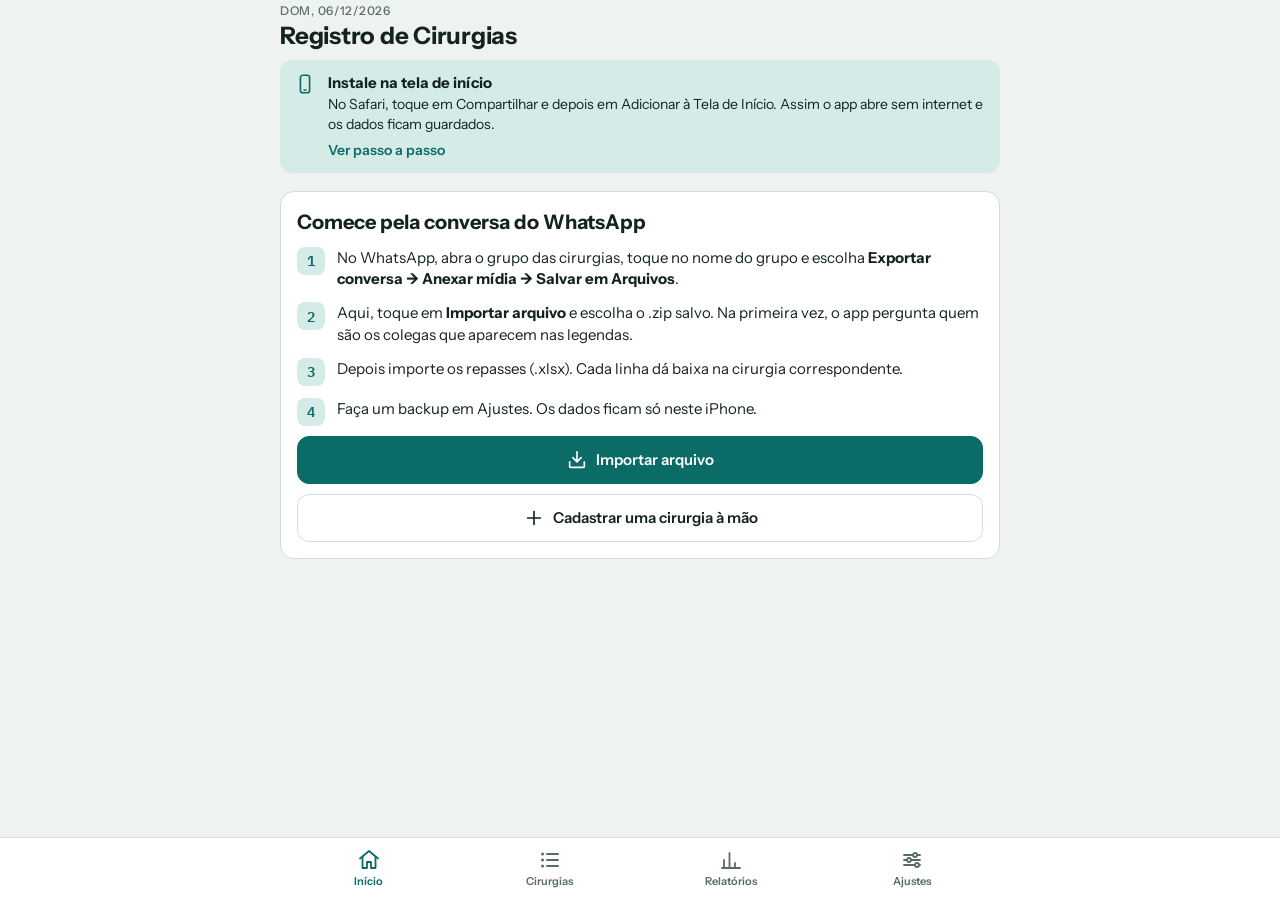
==== index.html @ 4d81987e "Add files via upload" ====
<!doctype html>
<html lang="pt-BR">
<head>
<meta charset="utf-8">
<meta name="viewport" content="width=device-width, initial-scale=1, viewport-fit=cover">
<title>Registro de Cirurgias</title>
<meta name="description" content="Registro pessoal de cirurgias e valores a receber. Os dados ficam só neste aparelho.">
<meta name="apple-mobile-web-app-capable" content="yes">
<meta name="mobile-web-app-capable" content="yes">
<meta name="apple-mobile-web-app-status-bar-style" content="default">
<meta name="apple-mobile-web-app-title" content="Cirurgias">
<meta name="format-detection" content="telephone=no">
<meta name="theme-color" content="#eef3f1" media="(prefers-color-scheme: light)">
<meta name="theme-color" content="#0d1413" media="(prefers-color-scheme: dark)">
<link rel="manifest" href="manifest.webmanifest">
<link rel="apple-touch-icon" href="icon-180.png">
<link rel="icon" type="image/png" href="icon-192.png">
<link rel="preconnect" href="https://fonts.googleapis.com">
<link rel="preconnect" href="https://fonts.gstatic.com" crossorigin>
<link rel="stylesheet" href="https://fonts.googleapis.com/css2?family=IBM+Plex+Mono:wght@400;500;600&family=Instrument+Sans:wght@400;500;600;700&display=swap">
<style>
/* Layout: app de bolso — barra fixa no topo, conteúdo em coluna única, abas embaixo; datas como etiquetas térmicas de hospital. */
:root {
  --bg: #eef3f1;
  --surface: #ffffff;
  --surface-2: #e4ebe8;
  --ink: #142220;
  --muted: #5a6b67;
  --line: #d3ddd9;
  --accent: #0b6b66;
  --accent-ink: #ffffff;
  --accent-soft: #d5ebe7;
  --ok: #1c7445;
  --ok-soft: #dcefe3;
  --warn: #9a5a06;
  --warn-soft: #f6e8cf;
  --danger: #b0261f;
  --danger-soft: #f7dedb;
  --night: #47499c;
  --night-soft: #e3e3f6;
  --label: #fbfcf8;
  --on-danger: #ffffff;
  --shadow: 0 1px 2px rgba(20, 34, 32, .06), 0 6px 18px rgba(20, 34, 32, .06);
  --font-ui: "Instrument Sans", -apple-system, BlinkMacSystemFont, "Segoe UI", Roboto, system-ui, sans-serif;
  --font-mono: "IBM Plex Mono", ui-monospace, "SF Mono", Menlo, Consolas, monospace;
  --r: 14px;
  --tabbar-h: 58px;
}
@media (prefers-color-scheme: dark) {
  :root:not([data-theme="light"]) {
    --bg: #0d1413; --surface: #151f1e; --surface-2: #1d2a28; --ink: #e4eeeb; --muted: #94a7a2; --line: #2a3a37;
    --accent: #52b9ae; --accent-ink: #052220; --accent-soft: #15403c;
    --ok: #6cc996; --ok-soft: #173826; --warn: #e7ab52; --warn-soft: #3d2c12; --danger: #f08a80; --danger-soft: #45201d;
    --night: #a7a9f4; --night-soft: #262848; --label: #1a2422; --on-danger: #2a0d0b; --shadow: 0 1px 2px rgba(0, 0, 0, .3); color-scheme: dark;
  }
}
:root[data-theme="dark"] {
  --bg: #0d1413; --surface: #151f1e; --surface-2: #1d2a28; --ink: #e4eeeb; --muted: #94a7a2; --line: #2a3a37;
  --accent: #52b9ae; --accent-ink: #052220; --accent-soft: #15403c;
  --ok: #6cc996; --ok-soft: #173826; --warn: #e7ab52; --warn-soft: #3d2c12; --danger: #f08a80; --danger-soft: #45201d;
  --night: #a7a9f4; --night-soft: #262848; --label: #1a2422; --on-danger: #2a0d0b; --shadow: 0 1px 2px rgba(0, 0, 0, .3); color-scheme: dark;
}

[hidden] { display: none !important; }
* { box-sizing: border-box; }
html { -webkit-text-size-adjust: 100%; }
body {
  margin: 0; background: var(--bg); color: var(--ink);
  font: 16px/1.45 var(--font-ui); -webkit-font-smoothing: antialiased;
  padding-left: max(16px, env(safe-area-inset-left, 0px)); padding-right: max(16px, env(safe-area-inset-right, 0px));
  padding-block: 0 calc(var(--tabbar-h) + 24px + env(safe-area-inset-bottom, 0px));
}
body::before { content: ""; position: fixed; inset: 0 0 auto; height: env(safe-area-inset-top, 0px); z-index: 10; background: var(--bg); }
html.sheet-open body { overflow: hidden; }
button, input, select, textarea { font: inherit; color: inherit; }
button { cursor: pointer; }
:focus-visible { outline: 2px solid var(--accent); outline-offset: 2px; }
h1, h2, h3 { text-wrap: balance; margin: 0; }
p { margin: 0; }
.mono, .num { font-family: var(--font-mono); font-variant-numeric: tabular-nums; }
.muted { color: var(--muted); }
.small { font-size: 13px; }
.ic { width: 22px; height: 22px; stroke: currentColor; fill: none; stroke-width: 1.8; stroke-linecap: round; stroke-linejoin: round; flex: none; }
.ic.sm { width: 16px; height: 16px; }

/* barra do topo */
.topbar { position: sticky; top: env(safe-area-inset-top, 0px); z-index: 5; background: var(--bg); margin-inline: calc(-1 * max(16px, env(safe-area-inset-left, 0px))) calc(-1 * max(16px, env(safe-area-inset-right, 0px))); padding-left: max(16px, env(safe-area-inset-left, 0px)); padding-right: max(16px, env(safe-area-inset-right, 0px)); }
.topbar-in { max-width: 720px; margin: 0 auto; display: flex; align-items: center; gap: 12px; min-height: 56px; }
.topbar h1 { font-size: 24px; font-weight: 700; letter-spacing: -.01em; flex: 1; min-width: 0; }
.topbar .sub { display: block; font-size: 12px; font-weight: 500; letter-spacing: .06em; text-transform: uppercase; color: var(--muted); }
.main { max-width: 720px; margin: 0 auto; display: flex; flex-direction: column; gap: 18px; padding-top: 4px; }

/* abas */
.tabbar { position: fixed; left: 0; right: 0; bottom: 0; z-index: 6; background: var(--surface); border-top: 1px solid var(--line);
  padding: 6px max(8px, env(safe-area-inset-right, 0px)) calc(6px + env(safe-area-inset-bottom, 0px)) max(8px, env(safe-area-inset-left, 0px)); }
.tabbar-in { max-width: 720px; margin: 0 auto; display: grid; grid-template-columns: repeat(4, 1fr); gap: 4px; }
.tab { border: 0; background: none; display: flex; flex-direction: column; align-items: center; gap: 2px; padding: 4px 0; font-size: 11px; font-weight: 600; color: var(--muted); border-radius: 10px; min-height: 46px; }
.tab[aria-current="page"] { color: var(--accent); }
.tab .ic { width: 24px; height: 24px; }

/* botões */
.btn { display: inline-flex; align-items: center; justify-content: center; gap: 8px; border: 1px solid var(--line); background: var(--surface); color: var(--ink);
  padding: 12px 16px; border-radius: 12px; font-weight: 600; font-size: 15px; min-height: 46px; text-align: center; line-height: 1.2; }
.btn.primary { background: var(--accent); border-color: var(--accent); color: var(--accent-ink); }
.btn.danger { background: var(--danger); border-color: var(--danger); color: var(--on-danger); }
.btn.ghost { background: transparent; border-color: transparent; color: var(--accent); }
.btn.sm { min-height: 38px; padding: 8px 12px; font-size: 14px; border-radius: 10px; }
.btn.block { width: 100%; }
.btn:disabled { opacity: .45; cursor: default; }
.icon-btn { border: 0; background: none; width: 44px; height: 44px; display: inline-grid; place-items: center; border-radius: 12px; color: var(--ink); flex: none; }
.icon-btn-ph { width: 44px; height: 44px; flex: none; }
.actions { display: grid; grid-template-columns: 1fr 1fr; gap: 10px; }
.actions .btn.primary { grid-column: 1 / -1; }

/* cartões e seções */
.card { background: var(--surface); border: 1px solid var(--line); border-radius: var(--r); padding: 16px; }
.section { display: flex; flex-direction: column; gap: 10px; }
.section-title { font-size: 12px; font-weight: 600; letter-spacing: .08em; text-transform: uppercase; color: var(--muted); display: flex; justify-content: space-between; align-items: baseline; gap: 8px; }
.section-title button { border: 0; background: none; color: var(--accent); font-weight: 600; font-size: 13px; letter-spacing: 0; text-transform: none; padding: 4px 0; }

/* destaque: a receber */
.hero { background: var(--surface); border: 1px solid var(--line); border-radius: 18px; padding: 18px; display: flex; flex-direction: column; gap: 12px; box-shadow: var(--shadow); }
.hero .label { font-size: 13px; font-weight: 600; letter-spacing: .06em; text-transform: uppercase; color: var(--muted); }
.hero .big { font-family: var(--font-mono); font-variant-numeric: tabular-nums; font-size: clamp(30px, 9vw, 40px); font-weight: 600; letter-spacing: -.02em; line-height: 1.1; }
.hero .big small { font-size: .5em; color: var(--muted); font-weight: 500; letter-spacing: 0; margin-right: 4px; }
.aging { display: flex; height: 10px; border-radius: 6px; overflow: hidden; background: var(--surface-2); }
.aging span { display: block; height: 100%; }
.aging-legend { display: grid; grid-template-columns: repeat(4, minmax(0, 1fr)); gap: 6px; font-size: 12px; }
.aging-legend div { display: flex; flex-direction: column; gap: 1px; min-width: 0; }
.aging-legend b { font-family: var(--font-mono); font-weight: 500; font-variant-numeric: tabular-nums; font-size: 12px; white-space: nowrap; overflow: hidden; text-overflow: ellipsis; }
.dot { display: inline-block; width: 8px; height: 8px; border-radius: 2px; margin-right: 4px; vertical-align: 1px; }
.a0 { background: var(--accent); } .a1 { background: color-mix(in srgb, var(--accent) 55%, var(--warn)); } .a2 { background: var(--warn); } .a3 { background: var(--danger); }

.stats { display: grid; grid-template-columns: 1fr 1fr; gap: 10px; }
.stat { background: var(--surface); border: 1px solid var(--line); border-radius: var(--r); padding: 14px; display: flex; flex-direction: column; gap: 4px; min-width: 0; }
.stat .k { font-size: 12px; font-weight: 600; letter-spacing: .05em; text-transform: uppercase; color: var(--muted); }
.stat .v { font-family: var(--font-mono); font-variant-numeric: tabular-nums; font-size: 21px; font-weight: 600; line-height: 1.2; overflow-wrap: anywhere; }
.stat .s { font-size: 13px; color: var(--muted); }

/* avisos que pedem ação */
.alerts { display: flex; flex-direction: column; gap: 8px; }
.alert { display: flex; align-items: center; gap: 12px; padding: 12px 14px; border-radius: 12px; border: 1px solid var(--line); background: var(--surface); text-align: left; width: 100%; }
.alert .ic { color: var(--muted); }
.alert .t { flex: 1; min-width: 0; font-weight: 600; font-size: 15px; }
.alert .t span { display: block; font-weight: 400; font-size: 13px; color: var(--muted); }
.alert.warn { border-color: color-mix(in srgb, var(--warn) 35%, var(--line)); background: var(--warn-soft); }
.alert.warn .ic { color: var(--warn); }
.alert.danger { border-color: color-mix(in srgb, var(--danger) 35%, var(--line)); background: var(--danger-soft); }
.alert.danger .ic { color: var(--danger); }
.alert.info .ic { color: var(--accent); }
.banner { display: flex; gap: 12px; align-items: flex-start; padding: 12px 14px; border-radius: 12px; background: var(--accent-soft); color: var(--ink); font-size: 14px; }
.banner .ic { color: var(--accent); margin-top: 1px; }
.banner b { display: block; font-size: 15px; }
.banner button { margin-top: 6px; border: 0; background: none; padding: 0; color: var(--accent); font-weight: 600; font-size: 14px; }

/* lista de cirurgias */
.month-head { display: flex; justify-content: space-between; align-items: baseline; gap: 8px; padding: 6px 2px 0; font-size: 13px; font-weight: 600; text-transform: uppercase; letter-spacing: .06em; color: var(--muted); }
.month-head .num { text-transform: none; letter-spacing: 0; font-weight: 500; }
.rlist { display: flex; flex-direction: column; background: var(--surface); border: 1px solid var(--line); border-radius: var(--r); overflow: hidden; }
.ritem { display: grid; grid-template-columns: auto minmax(0, 1fr) auto; gap: 12px; align-items: center; padding: 12px; border: 0; border-top: 1px solid var(--line); background: none; text-align: left; width: 100%; }
.ritem:first-child { border-top: 0; }
.ritem.sel { background: var(--accent-soft); }
.tagdate { font-family: var(--font-mono); font-variant-numeric: tabular-nums; background: var(--label); border: 1px dashed var(--line); border-radius: 6px; padding: 5px 6px; width: 62px; text-align: center; line-height: 1.15; display: flex; flex-direction: column; align-items: center; }
.tagdate .wd { font-size: 10px; text-transform: uppercase; letter-spacing: .08em; color: var(--muted); }
.tagdate .d { font-size: 15px; font-weight: 600; }
.tagdate .h { font-size: 11px; color: var(--muted); display: inline-flex; align-items: center; gap: 2px; }
.tagdate .h .ic { width: 11px; height: 11px; color: var(--night); stroke-width: 2.2; }
.rmain { min-width: 0; display: flex; flex-direction: column; gap: 2px; }
.rmain .p { font-weight: 600; font-size: 15px; line-height: 1.3; display: -webkit-box; -webkit-line-clamp: 2; -webkit-box-orient: vertical; overflow: hidden; }
.rmain .m { font-size: 13px; color: var(--muted); display: flex; flex-wrap: wrap; gap: 0 8px; align-items: center; }
.rmain .m .ic { width: 13px; height: 13px; }
.rside { display: flex; flex-direction: column; align-items: flex-end; gap: 4px; text-align: right; }
.rside .val { font-family: var(--font-mono); font-variant-numeric: tabular-nums; font-size: 14px; font-weight: 600; white-space: nowrap; }
.rside .val.est { color: var(--muted); font-weight: 500; }
.pill { display: inline-flex; align-items: center; gap: 4px; font-size: 11px; font-weight: 700; letter-spacing: .03em; padding: 3px 8px; border-radius: 99px; white-space: nowrap; background: var(--surface-2); color: var(--muted); }
.pill.ok { background: var(--ok-soft); color: var(--ok); }
.pill.warn { background: var(--warn-soft); color: var(--warn); }
.pill.danger { background: var(--danger-soft); color: var(--danger); }
.pill.night { background: var(--night-soft); color: var(--night); }
.pill.wrap { white-space: normal; border-radius: 10px; padding: 6px 10px; line-height: 1.35; font-weight: 600; font-size: 12px; align-items: flex-start; }
.pill.wrap .ic { margin-top: 1px; }
.refs { display: flex; flex-direction: column; background: var(--surface); border: 1px solid var(--line); border-radius: var(--r); overflow: hidden; }
.refs > div { display: flex; flex-direction: column; gap: 2px; padding: 11px 14px; border-top: 1px solid var(--line); }
.refs > div:first-child { border-top: 0; }
.refs b { font-weight: 600; font-size: 15px; }
.refs span { font-family: var(--font-mono); font-variant-numeric: tabular-nums; font-size: 13px; color: var(--muted); }
.pill.accent { background: var(--accent-soft); color: var(--accent); }
.empty { text-align: center; padding: 28px 16px; color: var(--muted); display: flex; flex-direction: column; gap: 10px; align-items: center; }

/* busca e filtros */
.search { display: flex; align-items: center; gap: 8px; background: var(--surface); border: 1px solid var(--line); border-radius: 12px; padding: 0 12px; min-height: 46px; }
.search input[type="search"] { border: 0; outline: 0; background: none; flex: 1; min-width: 0; font-size: 16px; padding: 10px 0; min-height: 0; border-radius: 0; -webkit-appearance: none; appearance: none; }
.search .ic { color: var(--muted); }
.chips { display: flex; gap: 8px; overflow-x: auto; scrollbar-width: none; padding-bottom: 2px; margin-inline: -2px; padding-inline: 2px; }
.chips::-webkit-scrollbar { display: none; }
.chip { flex: none; border: 1px solid var(--line); background: var(--surface); padding: 8px 12px; border-radius: 99px; font-size: 14px; font-weight: 600; color: var(--ink); white-space: nowrap; }
.chip[aria-pressed="true"] { background: var(--ink); border-color: var(--ink); color: var(--bg); }
.chip .n { font-family: var(--font-mono); font-weight: 500; opacity: .75; margin-left: 4px; }
.filters { display: grid; grid-template-columns: repeat(2, minmax(0, 1fr)); gap: 8px; }
.filters select { width: 100%; }
.selbar { position: sticky; top: calc(56px + env(safe-area-inset-top, 0px)); z-index: 4; display: flex; gap: 8px; align-items: center; background: var(--ink); color: var(--bg); border-radius: 12px; padding: 8px 8px 8px 14px; font-size: 14px; font-weight: 600; }
.selbar span { flex: 1; }
.selbar .btn { min-height: 36px; padding: 6px 10px; font-size: 13px; background: var(--bg); color: var(--ink); border-color: transparent; }

/* formulários */
.form { display: flex; flex-direction: column; gap: 14px; }
.field { display: flex; flex-direction: column; gap: 6px; min-width: 0; }
.field > label, .field > .lbl { font-size: 13px; font-weight: 600; color: var(--muted); }
.field .hint { font-size: 12px; color: var(--muted); }
input[type="text"], input[type="date"], input[type="time"], input[type="number"], input[type="search"], input[type="password"], input:not([type]), select, textarea {
  width: 100%; min-width: 0; background: var(--surface); border: 1px solid var(--line); border-radius: 10px; padding: 11px 12px; font-size: 16px; min-height: 46px; color: var(--ink); }
textarea { min-height: 84px; resize: vertical; }
select { appearance: none; -webkit-appearance: none; background-image: linear-gradient(45deg, transparent 50%, var(--muted) 50%), linear-gradient(135deg, var(--muted) 50%, transparent 50%); background-position: calc(100% - 18px) 50%, calc(100% - 13px) 50%; background-size: 5px 5px; background-repeat: no-repeat; padding-right: 32px; }
input[type="date"], input[type="time"] { -webkit-appearance: none; appearance: none; text-align: left; }
.row { display: flex; gap: 8px; align-items: center; }
.row > * { min-width: 0; }
.grid2 { display: grid; grid-template-columns: repeat(2, minmax(0, 1fr)); gap: 10px; }
.tags { display: flex; flex-wrap: wrap; gap: 6px; }
.tags:empty { display: none; }
.tag { display: inline-flex; align-items: center; gap: 2px; background: var(--accent-soft); color: var(--ink); border-radius: 8px; padding: 5px 4px 5px 10px; font-size: 14px; font-weight: 600; max-width: 100%; }
.tag button { border: 0; background: none; width: 26px; height: 26px; display: grid; place-items: center; color: var(--muted); border-radius: 6px; padding: 0; }
.tag button .ic { width: 15px; height: 15px; }
.seg { display: grid; grid-auto-flow: column; grid-auto-columns: 1fr; background: var(--surface-2); border-radius: 10px; padding: 3px; gap: 3px; }
.seg button { border: 0; background: none; border-radius: 8px; padding: 8px 4px; font-size: 13px; font-weight: 600; color: var(--muted); }
.seg button[aria-pressed="true"] { background: var(--surface); color: var(--ink); box-shadow: var(--shadow); }
.kv { margin: 0; display: grid; grid-template-columns: auto minmax(0, 1fr); gap: 6px 14px; font-size: 14px; }
.kv dt { color: var(--muted); }
.kv dd { margin: 0; text-align: right; font-family: var(--font-mono); font-variant-numeric: tabular-nums; overflow-wrap: anywhere; }
.caption-box { background: var(--label); border: 1px dashed var(--line); border-radius: 10px; padding: 10px 12px; font-family: var(--font-mono); font-size: 13px; white-space: pre-wrap; overflow-wrap: anywhere; }
.flags { display: flex; flex-direction: column; gap: 6px; }

/* fotos */
.photos { display: flex; gap: 8px; overflow-x: auto; padding-bottom: 4px; }
.thumb { flex: none; width: 92px; height: 92px; border-radius: 10px; overflow: hidden; background: var(--surface-2); border: 1px solid var(--line); padding: 0; position: relative; }
.thumb img { width: 100%; height: 100%; object-fit: cover; display: block; }
.thumb.add { display: grid; place-items: center; color: var(--accent); border-style: dashed; }
.pgrid { display: grid; grid-template-columns: repeat(3, minmax(0, 1fr)); gap: 6px; }
.ptile { position: relative; aspect-ratio: 1; max-width: 100%; border-radius: 10px; overflow: hidden; border: 2px solid transparent; padding: 0; background: var(--surface-2); }
.ptile img { width: 100%; height: 100%; object-fit: cover; display: block; }
.ptile.sel { border-color: var(--accent); }
.ptile .chk { position: absolute; top: 6px; left: 6px; width: 24px; height: 24px; border-radius: 99px; border: 2px solid #fff; background: rgba(0,0,0,.25); display: grid; place-items: center; color: #fff; }
.ptile.sel .chk { background: var(--accent); border-color: var(--accent); }
.ptile .chk .ic { width: 15px; height: 15px; stroke-width: 3; }
.ptile .zoom { position: absolute; right: 4px; bottom: 4px; width: 32px; height: 32px; border-radius: 8px; border: 0; background: rgba(0,0,0,.45); color: #fff; display: grid; place-items: center; }
.ptile .zoom .ic { width: 17px; height: 17px; }
.viewer { position: fixed; inset: 0; z-index: 60; background: #000; display: flex; flex-direction: column; color: #fff; }
.viewer-top { display: flex; justify-content: space-between; align-items: center; padding: calc(6px + env(safe-area-inset-top, 0px)) max(8px, env(safe-area-inset-right, 0px)) 6px max(8px, env(safe-area-inset-left, 0px)); }
.viewer-top .icon-btn { color: #fff; }
.viewer-img { flex: 1; overflow: auto; display: grid; place-items: center; -webkit-overflow-scrolling: touch; }
.viewer-img img { max-width: 100%; max-height: 100%; object-fit: contain; }
.viewer-img.zoom { place-items: start; }
.viewer-img.zoom img { max-width: none; max-height: none; width: 200%; }
.viewer-nav { display: flex; justify-content: space-between; padding: 8px max(8px, env(safe-area-inset-right, 0px)) calc(8px + env(safe-area-inset-bottom, 0px)) max(8px, env(safe-area-inset-left, 0px)); }
.viewer-nav .icon-btn { color: #fff; }

/* folhas (telas por cima) */
.sheet { position: fixed; inset: 0; z-index: 30; background: var(--bg); display: flex; flex-direction: column; transform: translateY(100%); transition: transform .26s cubic-bezier(.2, .8, .2, 1); box-shadow: 0 -10px 30px rgba(0, 0, 0, .08); }
.sheet.open { transform: none; }
.sheet.closing { transform: translateY(100%); }
.sheet-head { display: flex; align-items: center; gap: 4px; padding: calc(4px + env(safe-area-inset-top, 0px)) max(6px, env(safe-area-inset-right, 0px)) 4px max(6px, env(safe-area-inset-left, 0px)); border-bottom: 1px solid var(--line); background: var(--bg); }
.sheet-head h2 { flex: 1; min-width: 0; font-size: 17px; font-weight: 700; text-align: center; white-space: nowrap; overflow: hidden; text-overflow: ellipsis; }
.sheet-body { flex: 1; overflow-y: auto; overscroll-behavior: contain; -webkit-overflow-scrolling: touch; padding-block: 16px 28px; padding-left: max(16px, env(safe-area-inset-left, 0px)); padding-right: max(16px, env(safe-area-inset-right, 0px)); }
.sheet-body > .inner { max-width: 640px; margin: 0 auto; display: flex; flex-direction: column; gap: 18px; }
.sheet-foot { border-top: 1px solid var(--line); background: var(--surface); padding: 10px max(16px, env(safe-area-inset-right, 0px)) calc(10px + env(safe-area-inset-bottom, 0px)) max(16px, env(safe-area-inset-left, 0px)); }
.sheet-foot > .inner { max-width: 640px; margin: 0 auto; display: flex; gap: 10px; }
.sheet-foot .btn { flex: 1; }
.steps { display: flex; flex-direction: column; gap: 12px; counter-reset: s; padding: 0; margin: 0; list-style: none; }
.steps li { counter-increment: s; display: grid; grid-template-columns: 30px minmax(0, 1fr); gap: 10px; align-items: start; font-size: 15px; }
.steps li::before { content: counter(s); font-family: var(--font-mono); font-weight: 600; font-size: 14px; width: 28px; height: 28px; border-radius: 8px; background: var(--accent-soft); color: var(--accent); display: grid; place-items: center; }
.steps code { font-family: var(--font-mono); font-size: 13px; background: var(--surface-2); padding: 1px 5px; border-radius: 5px; overflow-wrap: anywhere; }
.term-row { display: flex; flex-direction: column; gap: 8px; padding: 12px 0; border-top: 1px solid var(--line); }
.term-row:first-child { border-top: 0; padding-top: 0; }
.term-row .t { font-weight: 700; display: flex; justify-content: space-between; gap: 8px; }
.act { display: flex; flex-direction: column; gap: 8px; padding: 12px 0; border-top: 1px solid var(--line); }
.act:first-child { border-top: 0; padding-top: 0; }
.act .l1 { display: flex; justify-content: space-between; gap: 10px; align-items: baseline; }
.act .l1 b { font-weight: 600; }
.act .to { display: flex; gap: 8px; align-items: flex-start; font-size: 14px; color: var(--muted); }
.act .to .ic { color: var(--accent); width: 18px; height: 18px; margin-top: 1px; }
.progress { height: 8px; border-radius: 99px; background: var(--surface-2); overflow: hidden; }
.progress span { display: block; height: 100%; background: var(--accent); width: 0; transition: width .2s; }

/* relatórios */
.table-wrap { overflow-x: auto; border: 1px solid var(--line); border-radius: var(--r); background: var(--surface); }
table.rep { width: 100%; border-collapse: collapse; font-size: 14px; }
table.rep th, table.rep td { padding: 10px 9px; text-align: right; border-top: 1px solid var(--line); white-space: nowrap; }
table.rep th { border-top: 0; font-size: 11px; font-weight: 700; letter-spacing: .06em; text-transform: uppercase; color: var(--muted); background: var(--surface-2); }
table.rep td:first-child, table.rep th:first-child { text-align: left; }
table.rep td { font-family: var(--font-mono); font-variant-numeric: tabular-nums; }
table.rep td:first-child { font-family: var(--font-ui); font-weight: 600; white-space: normal; min-width: 70px; }
table.rep td:first-child small { display: block; font-weight: 400; font-size: 12px; color: var(--muted); font-family: var(--font-mono); }
table.rep tr.tot td { font-weight: 700; border-top: 2px solid var(--line); }
.bars { display: flex; flex-direction: column; gap: 10px; }
.bar-row { display: grid; grid-template-columns: 52px minmax(0, 1fr) 82px; gap: 10px; align-items: center; font-size: 13px; }
.bar-row .lab { color: var(--muted); font-weight: 600; text-transform: uppercase; font-size: 12px; letter-spacing: .04em; }
.bar-track { height: 16px; border-radius: 5px; background: var(--surface-2); display: flex; overflow: hidden; }
.bar-track .rec { background: var(--accent); }
.bar-track .est { background: repeating-linear-gradient(135deg, color-mix(in srgb, var(--accent) 45%, transparent) 0 4px, color-mix(in srgb, var(--accent) 20%, transparent) 4px 8px); }
.bar-row .v { text-align: right; font-family: var(--font-mono); font-variant-numeric: tabular-nums; font-size: 13px; white-space: nowrap; }
.legend { display: flex; flex-wrap: wrap; gap: 14px; font-size: 12px; color: var(--muted); }
.legend i { display: inline-block; width: 12px; height: 12px; border-radius: 3px; margin-right: 5px; vertical-align: -2px; }
.legend .rec { background: var(--accent); }
.legend .est { background: repeating-linear-gradient(135deg, color-mix(in srgb, var(--accent) 45%, transparent) 0 3px, color-mix(in srgb, var(--accent) 20%, transparent) 3px 6px); }

/* ajustes */
.list-card { background: var(--surface); border: 1px solid var(--line); border-radius: var(--r); overflow: hidden; }
.li { display: flex; align-items: center; gap: 12px; width: 100%; padding: 13px 14px; border: 0; border-top: 1px solid var(--line); background: none; text-align: left; font-size: 15px; min-height: 52px; }
.li:first-child { border-top: 0; }
.li .ic { color: var(--accent); }
.li .t { flex: 1; min-width: 0; }
.li .t span { display: block; font-size: 13px; color: var(--muted); }
.li .chev { color: var(--muted); width: 18px; height: 18px; }
.li.danger, .li.danger .ic { color: var(--danger); }

/* diálogos, avisos rápidos, bloqueio */
.dialog-wrap { position: fixed; inset: 0; z-index: 80; background: rgba(8, 14, 13, .45); display: grid; place-items: center; padding: 24px max(16px, env(safe-area-inset-right, 0px)) 24px max(16px, env(safe-area-inset-left, 0px)); }
.dialog { background: var(--surface); border-radius: 16px; padding: 20px; width: 100%; max-width: 380px; display: flex; flex-direction: column; gap: 12px; box-shadow: 0 20px 50px rgba(0,0,0,.25); }
.dialog h3 { font-size: 18px; }
.dialog p { color: var(--muted); font-size: 15px; }
.dialog-actions { display: flex; gap: 10px; justify-content: flex-end; margin-top: 4px; }
.dialog-actions .btn { flex: 1; }
.toast { position: fixed; left: 50%; transform: translateX(-50%); bottom: calc(var(--tabbar-h) + 22px + env(safe-area-inset-bottom, 0px)); z-index: 90; background: var(--ink); color: var(--bg); padding: 11px 16px; border-radius: 12px; font-size: 14px; font-weight: 600; max-width: min(92vw, 420px); box-shadow: 0 10px 30px rgba(0,0,0,.2); }
.lock { position: fixed; inset: 0; z-index: 100; background: var(--bg); display: flex; flex-direction: column; align-items: center; justify-content: center; gap: 18px; padding: 24px; }
.lock .ic { width: 34px; height: 34px; color: var(--accent); }
.lock input { max-width: 220px; text-align: center; font-family: var(--font-mono); font-size: 24px; letter-spacing: .3em; }
.lock .err { color: var(--danger); font-size: 14px; min-height: 20px; }

@media (min-width: 560px) {
  .stats { grid-template-columns: repeat(4, minmax(0, 1fr)); }
  .actions { grid-template-columns: 2fr 1fr 1fr; }
  .actions .btn.primary { grid-column: auto; }
  .filters { grid-template-columns: repeat(4, minmax(0, 1fr)); }
  .pgrid { grid-template-columns: repeat(4, minmax(0, 1fr)); }
}
@media (prefers-reduced-motion: reduce) { .sheet, .progress span { transition: none; } }

</style>
</head>
<body>
<header class="topbar">
  <div class="topbar-in">
    <h1 id="title"><span class="sub">&nbsp;</span>Registro de Cirurgias</h1>
    <div id="top-actions" class="row"></div>
  </div>
</header>
<main id="main" class="main"></main>
<nav class="tabbar" id="tabbar" aria-label="Seções"></nav>
<div id="sheets"></div>
<div id="toast" class="toast" role="status" aria-live="polite" hidden></div>
<input type="file" id="file-in" hidden accept=".zip,.txt,.xlsx,.json,application/zip,text/plain,application/json,application/vnd.openxmlformats-officedocument.spreadsheetml.sheet">
<input type="file" id="photo-in" hidden accept="image/*" multiple>

<script>window.APP_MODE = 'app';</script>
<script>
/* Registro de Cirurgias — núcleo (sem interface).
   Leitura do WhatsApp exportado, leitura do repasse (.xlsx), dicionário de termos,
   cruzamento repasse x cirurgias, estimativas, zip (ler/gravar). Roda no navegador e no Node. */
(function (root) {
  'use strict';

  // ---------- utilidades ----------
  const MARKS = /[‎‏‪-‮⁦-⁩﻿]/g;
  const stripMarks = (s) => String(s == null ? '' : s).replace(MARKS, '');
  function norm(s) {
    return stripMarks(s).normalize('NFD').replace(/[̀-ͯ]/g, '')
      .toLowerCase().replace(/[^a-z0-9]+/g, ' ').trim();
  }
  const pad2 = (n) => String(n).padStart(2, '0');
  const ymd = (y, m, d) => `${y}-${pad2(m)}-${pad2(d)}`;
  function parseYMD(s) { const [y, m, d] = String(s).split('-').map(Number); return { y, m, d }; }
  function dayNum(s) { const { y, m, d } = parseYMD(s); return Math.floor(Date.UTC(y, m - 1, d) / 86400000); }
  function fromDayNum(n) { const dt = new Date(n * 86400000); return ymd(dt.getUTCFullYear(), dt.getUTCMonth() + 1, dt.getUTCDate()); }
  function minutesOf(date, time) {
    const t = time ? (+time.slice(0, 2)) * 60 + (+time.slice(3, 5)) : 12 * 60;
    return dayNum(date) * 1440 + t;
  }
  const weekday = (s) => new Date(dayNum(s) * 86400000).getUTCDay(); // 0 = domingo
  function validDate(y, m, d) {
    if (!(m >= 1 && m <= 12 && d >= 1 && d <= 31 && y >= 1990 && y <= 2100)) return false;
    const dt = new Date(Date.UTC(y, m - 1, d));
    return dt.getUTCMonth() === m - 1;
  }
  function todayStr(now) {
    const d = now || new Date();
    return ymd(d.getFullYear(), d.getMonth() + 1, d.getDate());
  }
  function median(arr) {
    if (!arr.length) return null;
    const a = [...arr].sort((x, y) => x - y); const k = Math.floor(a.length / 2);
    return a.length % 2 ? a[k] : (a[k - 1] + a[k]) / 2;
  }
  const round2 = (v) => Math.round(v * 100) / 100;
  function levenshtein(a, b) {
    if (a === b) return 0; if (!a.length) return b.length; if (!b.length) return a.length;
    let prev = Array.from({ length: b.length + 1 }, (_, i) => i);
    for (let i = 1; i <= a.length; i++) {
      const cur = [i];
      for (let j = 1; j <= b.length; j++) cur[j] = Math.min(prev[j] + 1, cur[j - 1] + 1, prev[j - 1] + (a[i - 1] === b[j - 1] ? 0 : 1));
      prev = cur;
    }
    return prev[b.length];
  }
  function capFirst(s) { s = String(s || '').trim(); return s ? s[0].toUpperCase() + s.slice(1) : s; }
  function sentenceCase(s) { return capFirst(String(s || '').toLowerCase().replace(/\s+/g, ' ').trim()); }
  function uid(prefix) { return (prefix || 'x') + Date.now().toString(36) + Math.random().toString(36).slice(2, 8); }

  // ---------- feriados e urgência (CBHPM: 19h–7h, sábados, domingos e feriados) ----------
  function easter(y) {
    const a = y % 19, b = Math.floor(y / 100), c = y % 100, d = Math.floor(b / 4), e = b % 4,
      f = Math.floor((b + 8) / 25), g = Math.floor((b - f + 1) / 3), h = (19 * a + b - d - g + 15) % 30,
      i = Math.floor(c / 4), k = c % 4, l = (32 + 2 * e + 2 * i - h - k) % 7, m = Math.floor((a + 11 * h + 22 * l) / 451),
      month = Math.floor((h + l - 7 * m + 114) / 31), day = ((h + l - 7 * m + 114) % 31) + 1;
    return ymd(y, month, day);
  }
  const FIXED_HOLIDAYS = ['01-01', '04-21', '05-01', '09-07', '10-12', '11-02', '11-15', '11-20', '12-25'];
  function parseExtraHolidays(txt) {
    return String(txt || '').split(/[\s,;]+/).map((s) => {
      const m = s.match(/^(\d{1,2})\/(\d{1,2})$/); return m ? `${pad2(m[2])}-${pad2(m[1])}` : null;
    }).filter(Boolean);
  }
  function isHoliday(date, extra) {
    const md = date.slice(5);
    if (FIXED_HOLIDAYS.includes(md) || (extra || []).includes(md)) return true;
    const y = +date.slice(0, 4);
    return date === fromDayNum(dayNum(easter(y)) - 2); // sexta-feira santa
  }
  /** true = horário de urgência; false = horário normal; null = sem hora e dia útil */
  function isUrgent(date, time, extra) {
    if (!date) return null;
    const wd = weekday(date);
    if (wd === 0 || wd === 6 || isHoliday(date, extra)) return true;
    if (!time) return null;
    const h = +time.slice(0, 2);
    return h >= 19 || h < 7;
  }

  // ---------- dicionário ----------
  const T = { PROC: 'proc', HOSP: 'hosp', COL: 'col', CONV: 'conv', IGN: 'ign' };
  const TYPE_LABEL = { proc: 'Procedimento', hosp: 'Hospital', col: 'Colega', conv: 'Convênio', ign: 'Ignorar' };
  // Procedimentos e abreviações gerais + hospitais. Colegas são aprendidos na primeira importação.
  const DEFAULT_TERMS = [
    ['proc', 'Colecistectomia videolaparoscópica', 'colecistectomia', ['cvl', 'cvlp', 'colecistectomia vlp', 'colecistectomia video', 'colecistectomia videolaparoscopica', 'colecistectomia por videolaparoscopia', 'colecisto vlp'], [['colecistectomia', 'video']]],
    ['proc', 'Colecistectomia', 'colecistectomia', ['colecistectomia', 'colecisto', 'colecistectomia aberta'], [['colecistectomia']]],
    ['proc', 'Apendicectomia videolaparoscópica', 'apendicectomia', ['apvl', 'apvlp', 'apendicectomia vlp', 'apendicite vlp', 'apendice vlp', 'apendicectomia video', 'apendicectomia videolaparoscopica', 'apendicectomia por videolaparoscopia'], [['apendicectomia', 'video']]],
    ['proc', 'Apendicectomia', 'apendicectomia', ['apendicectomia', 'apendicite', 'apendice', 'apendicectomia aberta'], [['apendicectomia']]],
    ['proc', 'Herniorrafia videolaparoscópica', 'herniorrafia', ['hernia vlp', 'herniorrafia vlp', 'hernioplastia vlp', 'herniorrafia videolaparoscopica', 'hernioplastia videolaparoscopica'], [['herni', 'video']]],
    ['proc', 'Herniorrafia', 'herniorrafia', ['hernia', 'herniorrafia', 'hernioplastia'], [['herniorrafia'], ['hernioplastia']]],
    ['proc', 'Correção de hérnia interna', 'herniorrafia', ['hernia interna'], [['hernia', 'interna']]],
    ['proc', 'Correção de hérnia encarcerada', 'herniorrafia', ['hernia encarcerada', 'hernia estrangulada'], [['encarcerada'], ['estrangulada']]],
    ['proc', 'Correção de hérnia encarcerada (VLP)', 'herniorrafia', ['hernia encarcerada vlp', 'hernia estrangulada vlp'], []],
    ['proc', 'Laparotomia exploradora', 'laparotomia', ['le', 'laparotomia exploradora', 'laparotomia', 'lap exploradora'], [['laparotomia']]],
    ['proc', 'Fechamento de parede abdominal', 'parede', ['fechamento de parede', 'fechamento parede', 'fechamento de parede abdominal'], [['fechamento', 'parede']]],
    ['proc', 'Drenagem de abscesso', 'drenagem', ['drenagem de abscesso', 'drenagem abscesso'], [['drenagem', 'abscesso']]],
    ['proc', 'Videolaparoscopia', 'videolaparoscopia', ['videolaparoscopia', 'vlp', 'videolaparoscopia diagnostica', 'laparoscopia diagnostica'], [['laparoscopia', 'diagnostica']]],
    ['proc', 'Videolaparoscopia (abdome agudo obstrutivo)', 'videolaparoscopia', ['abd agudo obstrutivo', 'abdome agudo obstrutivo', 'abd agudo obstrutivo vlp', 'abdome agudo obstrutivo vlp'], []],
    ['proc', 'Distorção de volvo (VLP)', 'volvo', ['volvo', 'vlp volvo', 'vlp volvo direito', 'distorcao de volvo', 'detorcao de volvo'], [['volvo']]],
    ['proc', 'Colectomia parcial videolaparoscópica', 'colectomia', ['colectomia parcial videolaparoscopica', 'colectomia parcial vlp', 'colectomia vlp'], [['colectomia', 'video']]],
    ['proc', 'Colectomia parcial', 'colectomia', ['colectomia parcial', 'colectomia'], [['colectomia']]],
    ['proc', 'Desbridamento de úlcera', 'desbridamento', ['desbridamento ulcera', 'desbridamento de ulcera'], [['desbridamento', 'ulcera']]],
    ['proc', 'Desbridamento de lesão', 'desbridamento', ['desbridamento de lesao', 'desbridamento lesao', 'desbridamento'], [['desbridamento']]],
    ['proc', 'Histerectomia', 'histerectomia', ['histerectomia', 'histerectomia total'], [['histerectomia']]],
    ['proc', 'Colostomia', 'colostomia', ['colostomia'], [['colostomia']]],
    ['proc', 'Cisto sacrococcígeo (tratamento cirúrgico)', 'cisto sacrococcigeo', ['cisto sacrococcigeo', 'cisto pilonidal'], [['sacrococcigeo'], ['pilonidal']]],
    ['hosp', 'UMC', null, ['umc'], null],
    ['hosp', 'Santa Clara', null, ['santa clara', 'sta clara', 'mater dei', 'materdei', 'mater dei santa clara'], null],
    ['hosp', 'Santa Genoveva', null, ['santa genoveva', 'sta genoveva', 'genoveva'], null],
  ];
  function defaultTerms() {
    return DEFAULT_TERMS.map(([type, name, fam, aliases, kw], i) => ({
      id: 't' + type + i, type, name, fam: fam || undefined, aliases: aliases.map(norm), kw: kw || undefined,
    }));
  }
  function buildIndex(terms) {
    const phrases = [];
    for (const t of terms) {
      const set = new Set([norm(t.name), ...(t.aliases || []).map(norm)]);
      for (const a of set) if (a) phrases.push({ toks: a.split(' '), alias: a, term: t });
    }
    phrases.sort((a, b) => b.toks.length - a.toks.length || b.alias.length - a.alias.length);
    const byName = new Map(terms.map((t) => [t.type + '|' + t.name, t]));
    return { terms, phrases, byName };
  }
  const famOf = (index, procName) => { const t = index.byName.get('proc|' + procName); return t && t.fam ? t.fam : norm(procName).split(' ')[0]; };

  // ---------- leitura de legenda em formato livre ----------
  const PROCISH = /(ectomia|otomia|ostomia|plastia|rafia|pexia|scopia|hernia|drenag|desbrid|biopsia|exerese|ressec|laparo|sutura|correc|reconstru|amputa|enxerto|retalho|abscesso|cisto|lesao|fechamento|retirada|implante|colocacao|troca|lavagem|limpeza|tumor|nodulo|fistula|anastomose|derivacao|cateter|dreno|varizes|safen|hemorroid|fissura|vlp|video)/;
  const WEEKDAY_RE = /\b(segunda|ter[cç]a|quarta|quinta|sexta|s[aá]bado|domingo)(\s*-?\s*feira)?\b|\bfeira\b|\bhoje\b|\bontem\b/gi;
  const SPLIT_RE = /\s+[-–—]+\s*|\s*[-–—]+\s+|\s*[+;,\n\/|]\s*/;
  const AMEND_RE = /^\s*(convertid[oa]s?|convers[aã]o|obs\b|observa[cç][aã]o|corre[cç][aã]o:)/i;

  function tokenize(seg) {
    const out = [];
    for (const m of String(seg).matchAll(/[\p{L}\p{N}]+/gu)) {
      const n = norm(m[0]); if (!n) continue;
      for (const part of n.split(' ')) out.push({ o: m[0], n: part });
    }
    return out;
  }
  function scan(tokens, index, types, used) {
    const found = [];
    for (let i = 0; i < tokens.length; i++) {
      if (used[i]) continue;
      for (const ph of index.phrases) {
        if (!types.includes(ph.term.type)) continue;
        const L = ph.toks.length; if (i + L > tokens.length) continue;
        let ok = true;
        for (let k = 0; k < L; k++) if (used[i + k] || tokens[i + k].n !== ph.toks[k]) { ok = false; break; }
        if (ok) { for (let k = 0; k < L; k++) used[i + k] = true; found.push({ term: ph.term, alias: ph.alias, at: i, len: L }); i += L - 1; break; }
      }
    }
    return found;
  }

  /**
   * Lê uma legenda livre. Retorna campos reconhecidos + termos desconhecidos.
   * msgDate: 'YYYY-MM-DD' da mensagem (para inferir o ano de "06/07").
   */
  function parseCaption(raw, index, msgDate) {
    const res = { date: null, time: null, valor: null, procs: [], hosp: null, cols: [], conv: null, unknown: [], amend: false, empty: true };
    let text = stripMarks(raw || '').trim();
    if (!text) return res;
    res.amend = AMEND_RE.test(text);
    // data no texto: 28/11/25, 06/07
    text = text.replace(/\b(\d{1,2})\/(\d{1,2})(?:\/(\d{2,4}))?\b/g, (m, d, mo, y) => {
      if (res.date) return ' ';
      d = +d; mo = +mo;
      let year = y ? (+y < 100 ? 2000 + +y : +y) : (msgDate ? +msgDate.slice(0, 4) : new Date().getFullYear());
      if (!validDate(year, mo, d)) return m;
      let ds = ymd(year, mo, d);
      if (!y && msgDate && dayNum(ds) > dayNum(msgDate) + 1) { year -= 1; ds = ymd(year, mo, d); }
      res.date = ds; return ' ';
    });
    // hora no texto: 14:30, 14h30, 14h
    text = text.replace(/\b([01]?\d|2[0-3])\s*(?::|h)\s*([0-5]\d)\b|\b([01]?\d|2[0-3])\s*h\b/gi, (m, h1, mi, h2) => {
      if (res.time) return ' ';
      res.time = h1 != null ? `${pad2(h1)}:${mi}` : `${pad2(h2)}:00`; return ' ';
    });
    // valor: R$ 1.234,56 | valor 1500
    text = text.replace(/(?:r\$|valor:?|vlr:?)\s*(\d{1,3}(?:\.\d{3})+|\d+)(?:,(\d{1,2}))?/gi, (m, int, dec) => {
      if (res.valor == null) res.valor = +(int.replace(/\./g, '') + '.' + (dec || '0')); return ' ';
    });
    text = text.replace(WEEKDAY_RE, ' ');
    const segments = text.split(SPLIT_RE).map((s) => s && s.trim()).filter(Boolean);
    let lastProc = null;
    const pendingNames = [];
    for (const seg of segments) {
      const toks = tokenize(seg); if (!toks.length) continue;
      const used = toks.map(() => false);
      for (const f of scan(toks, index, [T.HOSP, T.COL, T.CONV, T.IGN], used)) {
        if (f.term.type === T.HOSP && !res.hosp) res.hosp = f.term.name;
        else if (f.term.type === T.COL && !res.cols.includes(f.term.name)) res.cols.push(f.term.name);
        else if (f.term.type === T.CONV && !res.conv) res.conv = f.term.name;
      }
      const left = toks.map((t, i) => (used[i] ? null : t));
      const leftToks = left.filter(Boolean);
      if (!leftToks.length) continue;
      const leftNorm = leftToks.map((t) => t.n).join(' ');
      if (/^(vlp|video|videolaparoscopica|videolaparoscopia|por video)$/.test(leftNorm) && lastProc) {
        const variant = index.phrases.find((p) => p.term.type === T.PROC && p.alias === lastProc.alias + ' vlp');
        if (variant) {
          const i = res.procs.indexOf(lastProc.term.name);
          if (i >= 0) res.procs[i] = variant.term.name;
          lastProc = { term: variant.term, alias: variant.alias };
        }
        continue;
      }
      const pUsed = toks.map((t, i) => used[i]);
      const procs = scan(toks, index, [T.PROC], pUsed);
      for (const p of procs) {
        if (p.term.name === 'Videolaparoscopia' && (res.procs.length || procs.length > 1)) {
          // "VLP" solto junto de outro procedimento: vira modificador
          const base = lastProc || procs.find((q) => q !== p && q.term.name !== 'Videolaparoscopia');
          if (base) {
            const variant = index.phrases.find((ph) => ph.term.type === T.PROC && ph.alias === base.alias + ' vlp');
            if (variant) {
              const i = res.procs.indexOf(base.term.name);
              if (i >= 0) res.procs[i] = variant.term.name; else res.procs.push(variant.term.name);
              lastProc = { term: variant.term, alias: variant.alias };
            }
            continue;
          }
        }
        if (!res.procs.includes(p.term.name)) res.procs.push(p.term.name);
        lastProc = p;
      }
      // sobras
      const rest = toks.filter((t, i) => !pUsed[i]);
      if (!rest.length) continue;
      const restNorm = rest.map((t) => t.n).join(' ');
      const restOrig = rest.map((t) => t.o).join(' ');
      if (!procs.length && PROCISH.test(restNorm)) {
        res.unknown.push({ text: capFirst(restOrig), norm: restNorm, guess: T.PROC });
        if (!res.procs.includes(capFirst(restOrig))) res.procs.push(capFirst(restOrig));
        continue;
      }
      // possível nome (colega ou hospital) — decide depois, com a frequência
      const capitalized = rest.every((t) => /^\p{Lu}/u.test(t.o));
      if (capitalized && rest.length <= 3) {
        if (rest.length > 1 || rest[0].o.length >= 3) pendingNames.push({ text: restOrig, norm: restNorm, upper: rest.every((t) => t.o === t.o.toUpperCase()) });
      }
    }
    for (const nm of pendingNames) {
      let guess = T.IGN;
      if (nm.upper && nm.norm.length <= 5 && !res.hosp) guess = T.HOSP;
      else if (!res.cols.length) guess = T.COL;
      res.unknown.push({ text: nm.text, norm: nm.norm, guess });
    }
    res.empty = !(res.procs.length || res.hosp || res.cols.length || res.date || res.valor != null);
    return res;
  }

  // ---------- conversa exportada do WhatsApp ----------
  const IOS_HDR = /^\[(\d{1,2})[\/.-](\d{1,2})[\/.-](\d{2,4}),?\s+(\d{1,2}):(\d{2})(?::(\d{2}))?(?:\s*([AaPp])\.?\s?[Mm]\.?)?\]\s?(.*)$/;
  const AND_HDR = /^(\d{1,2})[\/.-](\d{1,2})[\/.-](\d{2,4}),?\s+(\d{1,2}):(\d{2})(?::(\d{2}))?(?:\s*([AaPp])\.?\s?[Mm]\.?)?\s+[-–]\s+(.*)$/;
  const ATT_RES = [
    /<\s*(?:anexado|attached|adjunto|allegato|joint|angeh[aä]ngt)\s*:\s*([^>]+?)\s*>/gi,
    /([^\s<>:"|?*]+\.(?:jpe?g|png|heic|webp|gif|mp4|mov|pdf|opus|m4a|docx?|xlsx?))\s*\((?:arquivo anexado|file attached|archivo adjunto)\)/gi,
  ];
  const OMIT_RE = /(<?\s*(?:imagem ocultada|image omitted|foto ocultada|m[ií]dia oculta|media omitted|v[ií]deo omitido|video omitted|figurinha omitida|sticker omitted|documento omitido|document omitted|gif omitido|[aá]udio ocultado|audio omitted)\s*>?)/gi;
  const SYSTEM_RE = /(criptografia de ponta a ponta|end-to-end encrypted|criou (este|o) grupo|created (this )?group|adicionou|added you|saiu|left|mudou (o nome|a imagem|a descri)|changed (the|this) group|mensagem foi apagada|message was deleted|mensagem apagada|mensagens tempor[aá]rias|disappearing messages|c[oó]digo de seguran[cç]a)/i;
  const IMG_EXT = /\.(jpe?g|png|heic|webp)$/i;

  function parseChat(text) {
    const lines = String(text).replace(/\r\n?/g, '\n').split('\n');
    const msgs = [];
    for (const rawLine of lines) {
      const line = stripMarks(rawLine);
      const m = line.match(IOS_HDR) || line.match(AND_HDR);
      if (!m) { if (msgs.length) msgs[msgs.length - 1].raw += '\n' + line; continue; }
      const lrm = /:\s?[‎‏]/.test(rawLine);
      let [, a, b, y, hh, mi, ss, ap, rest] = m;
      let d = +a, mo = +b; if (mo > 12 && d <= 12) [d, mo] = [mo, d];
      let year = +y; if (year < 100) year += 2000;
      let h = +hh; if (ap) { const pm = /p/i.test(ap); if (pm && h < 12) h += 12; if (!pm && h === 12) h = 0; }
      const sm = rest.match(/^([^:]{1,80}?):(?:\s|$)([\s\S]*)$/);
      msgs.push({ date: ymd(year, mo, d), time: `${pad2(h)}:${mi}`, sec: ss ? +ss : 0, sender: sm ? sm[1].trim() : '', raw: sm ? sm[2] : rest, system: !sm, lrm });
    }
    let chatName = '';
    if (msgs.length && SYSTEM_RE.test(msgs[0].raw)) chatName = msgs[0].sender;
    const seen = new Map();
    for (const msg of msgs) {
      let t = msg.raw; const files = [];
      for (const re of ATT_RES) t = t.replace(re, (all, f) => { files.push(stripMarks(f).trim()); return ' '; });
      let omitted = 0; t = t.replace(OMIT_RE, () => { omitted++; return ' '; });
      msg.text = stripMarks(t).replace(/[ \t]+/g, ' ').replace(/\s*\n\s*/g, '\n').trim();
      msg.files = files; msg.photos = files.filter((f) => IMG_EXT.test(f)); msg.omitted = omitted;
      msg.system = msg.system || (msg.lrm && !files.length && !omitted && SYSTEM_RE.test(msg.text));
      const base = `${msg.date}T${msg.time}:${pad2(msg.sec)}|${norm(msg.text).slice(0, 48)}|${files.length + omitted}`;
      const n = (seen.get(base) || 0) + 1; seen.set(base, n);
      msg.key = base + '#' + n;
      delete msg.raw; delete msg.lrm;
    }
    return { chatName, messages: msgs };
  }

  /** Agrupa mensagens em cirurgias (legenda + fotos) e fotos sem legenda. */
  function groupMessages(messages) {
    const entries = []; const loose = []; let pending = []; let last = null;
    const tmin = (m) => minutesOf(m.date, m.time) + m.sec / 60;
    const flush = () => { for (const p of pending) loose.push(p); pending = []; };
    const hasMedia = (m) => m.photos.length || m.omitted;
    for (const m of messages) {
      if (m.system) continue;
      const media = hasMedia(m); const txt = m.text;
      if (!media && !txt) continue;
      if (media && txt) {
        const ent = { key: m.key, date: m.date, time: m.time, sec: m.sec, caption: txt, photos: [], omitted: 0, amends: [], t: tmin(m) };
        const recent = pending.filter((p) => tmin(m) - tmin(p) <= 5);
        pending = pending.filter((p) => !recent.includes(p)); flush();
        for (const p of recent) { ent.photos.push(...p.photos); ent.omitted += p.omitted; }
        ent.photos.push(...m.photos); ent.omitted += m.omitted;
        entries.push(ent); last = ent; continue;
      }
      if (media) {
        if (last && tmin(m) - last.t <= 2 && !pending.length) { last.photos.push(...m.photos); last.omitted += m.omitted; last.t = tmin(m); continue; }
        if (last && last.textOnly && !last.photos.length && tmin(m) - last.t <= 5) { last.photos.push(...m.photos); last.omitted += m.omitted; last.t = tmin(m); continue; }
        if (pending.length && tmin(m) - tmin(pending[pending.length - 1]) > 5) flush();
        pending.push(m); continue;
      }
      // só texto
      if (AMEND_RE.test(txt) && last && last.date === m.date && tmin(m) - last.t <= 6 * 60) { last.amends.push({ key: m.key, text: txt }); continue; }
      if (pending.length && tmin(m) - tmin(pending[pending.length - 1]) <= 15) {
        const ent = { key: m.key, date: pending[0].date, time: pending[0].time, sec: pending[0].sec, caption: txt, photos: [], omitted: 0, amends: [], t: tmin(m) };
        for (const p of pending) { ent.photos.push(...p.photos); ent.omitted += p.omitted; }
        pending = []; entries.push(ent); last = ent; continue;
      }
      flush();
      const ent = { key: m.key, date: m.date, time: m.time, sec: m.sec, caption: txt, photos: [], omitted: 0, amends: [], t: tmin(m), textOnly: true };
      entries.push(ent); last = ent;
    }
    flush();
    return { entries, loose: loose.map((m) => ({ key: m.key, date: m.date, time: m.time, photos: m.photos, omitted: m.omitted })) };
  }

  /** Conta termos desconhecidos em todas as legendas e decide o palpite por frequência. */
  function collectUnknown(entries, index) {
    const map = new Map();
    for (const e of entries) {
      const p = parseCaption(e.caption, index, e.date);
      for (const u of p.unknown) {
        const cur = map.get(u.norm) || { text: u.text, norm: u.norm, count: 0, guesses: {} };
        cur.count++; cur.guesses[u.guess] = (cur.guesses[u.guess] || 0) + 1; map.set(u.norm, cur);
      }
    }
    const out = [];
    for (const u of map.values()) {
      let guess = Object.entries(u.guesses).sort((a, b) => b[1] - a[1])[0][0];
      if (guess === T.COL && u.count < 2 && u.norm.includes(' ')) guess = T.IGN; // nome composto que aparece uma vez: anotação
      if (guess !== T.IGN) out.push({ text: u.text, norm: u.norm, count: u.count, guess });
    }
    return out.sort((a, b) => b.count - a.count);
  }

  function recordFromEntry(e, index, opts) {
    opts = opts || {};
    const p = parseCaption(e.caption, index, e.date);
    const rec = {
      id: uid('r'), key: e.key, origem: 'whatsapp', grupo: opts.chatName || '',
      date: p.date || e.date, time: p.date ? (p.time || null) : (p.time || e.time),
      msgDate: e.date, msgTime: e.time,
      procs: p.procs.slice(), hosp: p.hosp, cols: p.cols.slice(), conv: p.conv, funcao: null,
      valorPrevisto: p.valor, status: 'aberto', recebido: null, rep: [],
      caption: e.caption, notas: '', photoIds: [], photoNames: e.photos.slice(), omitted: e.omitted || 0,
      revisar: [], createdAt: Date.now(), updatedAt: Date.now(),
    };
    for (const a of e.amends || []) {
      const q = parseCaption(a.text, index, e.date);
      rec.caption += '\n' + a.text;
      if (q.procs.length) rec.procs = q.procs.slice();
      rec.notas = (rec.notas ? rec.notas + '\n' : '') + a.text;
      rec.revisar.push('Conversão ou observação — confira o procedimento');
    }
    if (!rec.procs.length) rec.revisar.push('Sem procedimento');
    if (p.unknown.some((u) => u.guess === T.PROC)) rec.revisar.push('Procedimento novo');
    return rec;
  }

  // ---------- zip ----------
  async function zipOpen(blob) {
    const size = blob.size; const tailLen = Math.min(size, 65557);
    const tail = new Uint8Array(await blob.slice(size - tailLen).arrayBuffer());
    let e = -1;
    for (let i = tail.length - 22; i >= 0; i--) if (tail[i] === 0x50 && tail[i + 1] === 0x4b && tail[i + 2] === 5 && tail[i + 3] === 6) { e = i; break; }
    if (e < 0) throw new Error('Este arquivo não é um .zip válido.');
    const dv = new DataView(tail.buffer, tail.byteOffset, tail.byteLength);
    let count = dv.getUint16(e + 10, true), cdSize = dv.getUint32(e + 12, true), cdOff = dv.getUint32(e + 16, true);
    if (count === 0xffff || cdSize === 0xffffffff || cdOff === 0xffffffff) {
      const lp = e - 20;
      if (lp >= 0 && dv.getUint32(lp, true) === 0x07064b50) {
        const off = Number(dv.getBigUint64(lp + 8, true));
        const z = new DataView(await blob.slice(off, off + 56).arrayBuffer());
        if (z.getUint32(0, true) === 0x06064b50) { count = Number(z.getBigUint64(32, true)); cdSize = Number(z.getBigUint64(40, true)); cdOff = Number(z.getBigUint64(48, true)); }
      }
    }
    const cd = new Uint8Array(await blob.slice(cdOff, cdOff + cdSize).arrayBuffer());
    const c = new DataView(cd.buffer, cd.byteOffset, cd.byteLength);
    const entries = []; let p = 0; const td = new TextDecoder('utf-8');
    while (p + 46 <= cd.length && c.getUint32(p, true) === 0x02014b50) {
      const method = c.getUint16(p + 10, true);
      let csize = c.getUint32(p + 20, true), usize = c.getUint32(p + 24, true), off = c.getUint32(p + 42, true);
      const nlen = c.getUint16(p + 28, true), xlen = c.getUint16(p + 30, true), clen = c.getUint16(p + 32, true);
      const name = td.decode(cd.subarray(p + 46, p + 46 + nlen));
      let x = p + 46 + nlen; const xend = x + xlen;
      while (x + 4 <= xend) {
        const id = c.getUint16(x, true), sz = c.getUint16(x + 2, true);
        if (id === 1) {
          let q = x + 4;
          if (usize === 0xffffffff) { usize = Number(c.getBigUint64(q, true)); q += 8; }
          if (csize === 0xffffffff) { csize = Number(c.getBigUint64(q, true)); q += 8; }
          if (off === 0xffffffff) { off = Number(c.getBigUint64(q, true)); q += 8; }
        }
        x += 4 + sz;
      }
      if (!name.endsWith('/')) entries.push({ name, base: name.split('/').pop(), method, csize, usize, off });
      p = xend + clen;
    }
    return { blob, entries };
  }
  async function zipEntryBlob(zip, entry, type) {
    const lh = new DataView(await zip.blob.slice(entry.off, entry.off + 30).arrayBuffer());
    if (lh.getUint32(0, true) !== 0x04034b50) throw new Error('Arquivo .zip corrompido.');
    const start = entry.off + 30 + lh.getUint16(26, true) + lh.getUint16(28, true);
    const data = zip.blob.slice(start, start + entry.csize);
    if (entry.method === 0) return type ? new Blob([data], { type }) : data;
    if (entry.method === 8) {
      if (typeof DecompressionStream === 'undefined') throw new Error('Este aparelho não consegue abrir .zip (atualize o iOS).');
      const out = await new Response(data.stream().pipeThrough(new DecompressionStream('deflate-raw'))).blob();
      return type ? new Blob([out], { type }) : out;
    }
    throw new Error('Formato de compressão não suportado no .zip.');
  }
  const CRC_TABLE = (() => { const t = new Uint32Array(256); for (let n = 0; n < 256; n++) { let c = n; for (let k = 0; k < 8; k++) c = c & 1 ? 0xedb88320 ^ (c >>> 1) : c >>> 1; t[n] = c >>> 0; } return t; })();
  function crc32(u8) { let c = 0xffffffff; for (let i = 0; i < u8.length; i++) c = CRC_TABLE[(c ^ u8[i]) & 0xff] ^ (c >>> 8); return (c ^ 0xffffffff) >>> 0; }
  /** files: [{name, data: Uint8Array|string|Blob}] → Blob .zip (sem compressão) */
  async function zipWrite(files, now) {
    const te = new TextEncoder(); const parts = []; const central = []; let offset = 0;
    const d = now || new Date();
    const dosTime = (d.getHours() << 11) | (d.getMinutes() << 5) | (d.getSeconds() >> 1);
    const dosDate = ((d.getFullYear() - 1980) << 9) | ((d.getMonth() + 1) << 5) | d.getDate();
    for (const f of files) {
      const name = te.encode(f.name);
      let data = f.data;
      if (typeof data === 'string') data = te.encode(data);
      else if (typeof Blob !== 'undefined' && data instanceof Blob) data = new Uint8Array(await data.arrayBuffer());
      const crc = crc32(data);
      const lh = new DataView(new ArrayBuffer(30));
      lh.setUint32(0, 0x04034b50, true); lh.setUint16(4, 20, true); lh.setUint16(6, 0x0800, true); lh.setUint16(8, 0, true);
      lh.setUint16(10, dosTime, true); lh.setUint16(12, dosDate, true); lh.setUint32(14, crc, true);
      lh.setUint32(18, data.length, true); lh.setUint32(22, data.length, true); lh.setUint16(26, name.length, true); lh.setUint16(28, 0, true);
      parts.push(new Uint8Array(lh.buffer), name, data);
      const ch = new DataView(new ArrayBuffer(46));
      ch.setUint32(0, 0x02014b50, true); ch.setUint16(4, 20, true); ch.setUint16(6, 20, true); ch.setUint16(8, 0x0800, true); ch.setUint16(10, 0, true);
      ch.setUint16(12, dosTime, true); ch.setUint16(14, dosDate, true); ch.setUint32(16, crc, true);
      ch.setUint32(20, data.length, true); ch.setUint32(24, data.length, true); ch.setUint16(28, name.length, true);
      ch.setUint32(42, offset, true);
      central.push(new Uint8Array(ch.buffer), name);
      offset += 30 + name.length + data.length;
    }
    const cdSize = central.reduce((s, u) => s + u.length, 0);
    const end = new DataView(new ArrayBuffer(22));
    end.setUint32(0, 0x06054b50, true); end.setUint16(8, files.length, true); end.setUint16(10, files.length, true);
    end.setUint32(12, cdSize, true); end.setUint32(16, offset, true);
    return new Blob([...parts, ...central, new Uint8Array(end.buffer)], { type: 'application/zip' });
  }

  // ---------- planilha .xlsx (repasse) ----------
  function xmlDecode(s) {
    return String(s).replace(/&#x([0-9a-f]+);/gi, (m, h) => String.fromCodePoint(parseInt(h, 16)))
      .replace(/&#(\d+);/g, (m, d) => String.fromCodePoint(+d))
      .replace(/&lt;/g, '<').replace(/&gt;/g, '>').replace(/&quot;/g, '"').replace(/&apos;/g, "'").replace(/&amp;/g, '&');
  }
  const attr = (tag, name) => { const m = tag.match(new RegExp('\\b' + name + '="([^"]*)"')); return m ? m[1] : null; };
  function colIndex(ref) { const L = ref.match(/^[A-Z]+/)[0]; let n = 0; for (const ch of L) n = n * 26 + (ch.charCodeAt(0) - 64); return n - 1; }
  async function readXlsx(blob) {
    const z = await zipOpen(blob);
    const txt = async (name) => { const e = z.entries.find((x) => x.name === name || x.name === '/' + name); return e ? (await zipEntryBlob(z, e)).text() : null; };
    const wb = await txt('xl/workbook.xml');
    const rels = await txt('xl/_rels/workbook.xml.rels');
    let sheetPath = 'xl/worksheets/sheet1.xml';
    const st = wb && wb.match(/<sheet\b[^>]*>/);
    if (st && rels) {
      const rid = attr(st[0], 'r:id');
      for (const rm of rels.match(/<Relationship\b[^>]*>/g) || []) {
        if (attr(rm, 'Id') === rid) { const tg = attr(rm, 'Target'); sheetPath = tg.startsWith('/') ? tg.slice(1) : 'xl/' + tg.replace(/^\.\//, ''); }
      }
    }
    const ss = [];
    const ssx = await txt('xl/sharedStrings.xml');
    if (ssx) for (const m of ssx.matchAll(/<si\b[^>]*>([\s\S]*?)<\/si>/g)) {
      ss.push(xmlDecode([...m[1].matchAll(/<t\b[^>]*>([\s\S]*?)<\/t>/g)].map((t) => t[1]).join('')));
    }
    const sx = await txt(sheetPath);
    if (!sx) throw new Error('Planilha vazia ou em formato não reconhecido.');
    const rows = [];
    for (const rm of sx.matchAll(/<row\b[^>]*>([\s\S]*?)<\/row>/g)) {
      const row = [];
      for (const cm of rm[1].matchAll(/<c\b([^>]*?)(?:\/>|>([\s\S]*?)<\/c>)/g)) {
        const a = cm[1]; const inner = cm[2] || ''; const ref = attr('<c ' + a, 'r'); const t = attr('<c ' + a, 't');
        if (!ref) continue;
        let v = null; const vm = inner.match(/<v>([\s\S]*?)<\/v>/);
        if (t === 's') v = vm ? ss[+vm[1]] : null;
        else if (t === 'inlineStr') v = xmlDecode([...inner.matchAll(/<t\b[^>]*>([\s\S]*?)<\/t>/g)].map((x) => x[1]).join(''));
        else if (t === 'str' || t === 'd') v = vm ? xmlDecode(vm[1]) : null;
        else if (t === 'b') v = vm ? vm[1] === '1' : null;
        else v = vm ? +vm[1] : null;
        row[colIndex(ref)] = v;
      }
      rows.push(row);
    }
    return rows;
  }
  function excelDate(v) {
    if (typeof v === 'number' && isFinite(v) && v > 20000 && v < 80000) {
      const ms = Math.round(v * 86400000); const dt = new Date(Date.UTC(1899, 11, 30) + ms);
      return { date: ymd(dt.getUTCFullYear(), dt.getUTCMonth() + 1, dt.getUTCDate()), time: `${pad2(dt.getUTCHours())}:${pad2(dt.getUTCMinutes())}` };
    }
    const s = String(v || '').trim();
    let m = s.match(/^(\d{1,2})\/(\d{1,2})\/(\d{2,4})(?:[ T](\d{1,2}):(\d{2}))?/);
    if (m) { let y = +m[3]; if (y < 100) y += 2000; if (validDate(y, +m[2], +m[1])) return { date: ymd(y, +m[2], +m[1]), time: m[4] ? `${pad2(m[4])}:${m[5]}` : null }; }
    m = s.match(/^(\d{4})-(\d{2})-(\d{2})(?:[ T](\d{2}):(\d{2}))?/);
    if (m && validDate(+m[1], +m[2], +m[3])) return { date: ymd(+m[1], +m[2], +m[3]), time: m[4] ? `${m[4]}:${m[5]}` : null };
    return null;
  }
  function toNumber(v) {
    if (typeof v === 'number') return v;
    const s = String(v || '').replace(/[R$\s]/g, '');
    if (!s) return null;
    const n = /,\d{1,2}$/.test(s) ? +s.replace(/\./g, '').replace(',', '.') : +s.replace(/,/g, '');
    return isFinite(n) ? n : null;
  }
  const HEADERS = {
    data: ['data procedimento', 'data do procedimento', 'dt procedimento', 'data realizacao', 'data atendimento', 'data'],
    convenio: ['convenio', 'operadora', 'plano'],
    codigo: ['codigo', 'cod', 'codigo tuss', 'tuss'],
    procedimento: ['procedimento', 'descricao procedimento', 'descricao'],
    valor: ['liberado', 'valor liberado', 'valor pago', 'vl liberado', 'valor repasse', 'valor'],
    funcao: ['funcao medico', 'funcao', 'grau participacao', 'participacao'],
    executor: ['medico executor', 'executor', 'cirurgiao principal', 'cirurgiao', 'medico responsavel'],
  };
  /** Lê as linhas do repasse. Descarta colunas de paciente, atendimento e conta. */
  function parseRepasse(rows, fileName) {
    let hi = -1, map = null;
    for (let i = 0; i < Math.min(rows.length, 15); i++) {
      const cells = (rows[i] || []).map((c) => norm(c));
      const m = {};
      for (const [k, names] of Object.entries(HEADERS)) {
        let idx = -1;
        for (const nm of names) { idx = cells.findIndex((c) => c === nm); if (idx >= 0) break; }
        if (idx < 0 && k !== 'data' && k !== 'valor') for (const nm of names) { idx = cells.findIndex((c) => c && c.includes(nm) && !c.includes('paciente')); if (idx >= 0) break; }
        if (idx >= 0) m[k] = idx;
      }
      if (m.data != null && m.procedimento != null && m.valor != null) { hi = i; map = m; break; }
    }
    if (hi < 0) throw new Error('Não encontrei as colunas de data, procedimento e valor nesta planilha.');
    const lines = [];
    for (let i = hi + 1; i < rows.length; i++) {
      const r = rows[i] || [];
      const dt = excelDate(r[map.data]); const valor = toNumber(r[map.valor]);
      if (!dt || valor == null) continue;
      lines.push({
        date: dt.date, time: dt.time, valor: round2(valor),
        conv: map.convenio != null && r[map.convenio] ? String(r[map.convenio]).trim() : null,
        cod: map.codigo != null && r[map.codigo] != null ? String(r[map.codigo]).trim() : null,
        proc: String(r[map.procedimento] || '').replace(/\s+/g, ' ').trim(),
        funcao: map.funcao != null && r[map.funcao] ? String(r[map.funcao]).trim() : null,
        exec: map.executor != null && r[map.executor] ? String(r[map.executor]).replace(/\s+/g, ' ').trim() : null,
      });
    }
    const name = String(fileName || '');
    const num = (name.match(/repasse\D{0,5}(\d{3,})/i) || [])[1] || null;
    const comp = (name.match(/comp[^a-z0-9]{0,3}(\d{1,2}(?:[\/.-]\d{2,4})?)/i) || [])[1] || null;
    const total = round2(lines.reduce((s, l) => s + l.valor, 0));
    const sig = lines.map((l) => `${l.date}${l.time}${l.cod}${l.valor}`).join('|');
    let h = 0; for (let i = 0; i < sig.length; i++) h = (h * 31 + sig.charCodeAt(i)) | 0;
    return { id: num ? 'rep' + num : 'rep' + (h >>> 0).toString(36), numero: num, comp, nome: name, lines, total };
  }

  // ---------- termos: procedimento do repasse e médico executor ----------
  function mapRepasseProc(name, index) {
    const n = norm(name);
    let best = null, bestScore = 0;
    for (const t of index.terms) {
      if (t.type !== T.PROC) continue;
      const aliases = [norm(t.name), ...(t.aliases || [])];
      if (aliases.includes(n)) return t;
      for (const kw of t.kw || []) {
        if (kw.length && kw.every((w) => n.includes(w))) {
          const sc = kw.length * 10 + kw.join('').length;
          if (sc > bestScore) { best = t; bestScore = sc; }
        }
      }
    }
    return best;
  }
  function mapExecutor(full, index) {
    if (!full) return null;
    const n = norm(full); const first = n.split(' ')[0];
    const cols = index.terms.filter((t) => t.type === T.COL);
    for (const t of cols) if ([norm(t.name), ...(t.aliases || [])].includes(n)) return { term: t, how: 'exato' };
    for (const t of cols) for (const a of [norm(t.name), ...(t.aliases || [])]) if (a && (n.startsWith(a + ' ') || a.split(' ')[0] === first && a.length > 2)) return { term: t, how: 'nome' };
    for (const t of cols) for (const a of [norm(t.name), ...(t.aliases || [])]) {
      const af = a.split(' ')[0];
      if (af.length >= 4 && first.length >= 4 && levenshtein(af, first) <= 1) return { term: t, how: 'parecido' };
    }
    return null;
  }

  // ---------- cruzamento repasse x cirurgias ----------
  function groupActs(lines) {
    const acts = new Map();
    for (const l of lines) {
      const k = `${l.date}|${l.time || ''}|${norm(l.exec || '')}`;
      if (!acts.has(k)) acts.set(k, { date: l.date, time: l.time, exec: l.exec, lines: [] });
      acts.get(k).lines.push(l);
    }
    return [...acts.values()];
  }
  function scorePair(act, rec, ctx) {
    const dd = Math.abs(dayNum(act.date) - dayNum(rec.date));
    if (dd > 1) return -99;
    let s = dd === 0 ? 4 : 1; const why = [];
    if (act.col && rec.cols && rec.cols.length) { if (rec.cols.includes(act.col)) { s += 4; why.push('colega'); } else s -= 4; }
    if (rec.procs && rec.procs.length && act.procNames.length) {
      const exact = act.procNames.some((p) => rec.procs.includes(p));
      const fams = new Set(act.procNames.map((p) => famOf(ctx.index, p)));
      const fam = rec.procs.some((p) => fams.has(famOf(ctx.index, p)));
      if (exact) { s += 3; why.push('procedimento'); } else if (fam) { s += 2; why.push('procedimento'); } else s -= 2;
    }
    if (act.time && rec.time && dd === 0) {
      const dm = Math.abs(minutesOf(act.date, act.time) - minutesOf(rec.date, rec.time));
      if (dm <= 90) s += 2; else if (dm <= 240) s += 1;
    }
    if (ctx.hosp && rec.hosp && rec.hosp !== ctx.hosp) s -= 3;
    return s;
  }
  /** Propõe pares ato-do-repasse ↔ cirurgia em aberto. Não grava nada. */
  function planRepasse(rep, records, index, opts) {
    opts = opts || {};
    const acts = groupActs(rep.lines);
    for (const a of acts) {
      const m = mapExecutor(a.exec, index);
      a.col = m ? m.term.name : null; a.colHow = m ? m.how : null;
      a.procNames = a.lines.map((l) => { const t = mapRepasseProc(l.proc, index); return t ? t.name : sentenceCase(l.proc); });
      a.valor = round2(a.lines.reduce((s, l) => s + l.valor, 0));
    }
    const open = records.filter((r) => r.status === 'aberto');
    const pairs = [];
    acts.forEach((a, ai) => open.forEach((r) => { const sc = scorePair(a, r, { index, hosp: opts.hosp }); if (sc >= 5) pairs.push({ ai, r, sc }); }));
    pairs.sort((x, y) => y.sc - x.sc || Math.abs(minutesOf(acts[x.ai].date, acts[x.ai].time) - minutesOf(x.r.date, x.r.time)) - Math.abs(minutesOf(acts[y.ai].date, acts[y.ai].time) - minutesOf(y.r.date, y.r.time)));
    const usedA = new Set(), usedR = new Set();
    for (const p of pairs) {
      if (usedA.has(p.ai) || usedR.has(p.r.id)) continue;
      usedA.add(p.ai); usedR.add(p.r.id);
      acts[p.ai].recordId = p.r.id; acts[p.ai].score = p.sc; acts[p.ai].certeza = p.sc >= 9 ? 'alta' : 'confira';
    }
    for (const a of acts) if (!a.recordId) { a.recordId = null; a.certeza = 'novo'; }
    return acts;
  }

  // ---------- estimativas ----------
  function buildRefs(records, extraHol) {
    const byProc = new Map(), byFam = new Map(), byProcConv = new Map();
    const push = (m, k, v) => { if (!m.has(k)) m.set(k, []); m.get(k).push(v); };
    for (const r of records) {
      if (!r.rep || !r.rep.length) continue;
      const acts = groupActs(r.rep);
      for (const a of acts) {
        if (a.lines.length !== 1) continue; // atos com vários procedimentos têm redução; ficam fora da referência
        const l = a.lines[0]; if (!l.procName || !(l.valor > 0)) continue;
        const urg = isUrgent(l.date, l.time, extraHol);
        const base = l.valor / (urg ? 1.3 : 1);
        push(byProc, l.procName, base); push(byFam, l.fam || norm(l.procName).split(' ')[0], base);
        if (l.conv) push(byProcConv, l.procName + '|' + l.conv, { base, urg, valor: l.valor, recId: r.id });
      }
    }
    return { byProc, byFam, byProcConv };
  }
  function estimate(rec, refs, index, extraHol) {
    if (!rec.procs || !rec.procs.length) return null;
    const bases = []; let missing = 0;
    for (const p of rec.procs) {
      const exact = refs.byProc.get(p); const fam = refs.byFam.get(famOf(index, p));
      const v = exact ? median(exact) : fam ? median(fam) : null;
      if (v == null) missing++; else bases.push(v);
    }
    if (!bases.length) return { valor: null, parcial: true, faltam: missing };
    bases.sort((a, b) => b - a);
    let total = bases[0] + bases.slice(1).reduce((s, v) => s + v * 0.5, 0);
    if (isUrgent(rec.date, rec.time, extraHol)) total *= 1.3;
    return { valor: round2(total), parcial: missing > 0, faltam: missing };
  }
  /** Cirurgia em horário de urgência paga pelo valor de horário normal (mesmo procedimento e convênio). */
  function urgencyChecks(records, refs, extraHol) {
    const out = [];
    for (const [k, arr] of refs.byProcConv) {
      const normal = arr.filter((x) => !x.urg).map((x) => x.base);
      const base = normal.length ? median(normal) : null;
      if (base == null) continue;
      for (const x of arr) if (x.urg && Math.abs(x.valor - base) / base < 0.02) out.push({ recId: x.recId, chave: k, pago: x.valor, esperado: round2(base * 1.3) });
    }
    return out;
  }

  const api = {
    norm, stripMarks, pad2, ymd, dayNum, fromDayNum, minutesOf, weekday, todayStr, median, round2, uid, capFirst, sentenceCase, levenshtein,
    easter, isHoliday, isUrgent, parseExtraHolidays, T, TYPE_LABEL, defaultTerms, buildIndex, famOf,
    parseCaption, parseChat, groupMessages, collectUnknown, recordFromEntry,
    zipOpen, zipEntryBlob, zipWrite, crc32, readXlsx, excelDate, parseRepasse,
    mapRepasseProc, mapExecutor, groupActs, planRepasse, buildRefs, estimate, urgencyChecks,
  };
  if (typeof module !== 'undefined' && module.exports) module.exports = api; else root.Core = api;
})(typeof self !== 'undefined' ? self : this);

</script>
<script>
/* Registro de Cirurgias — interface. Depende de Core (core.js). */
(function () {
  'use strict';
  const C = window.Core;
  const PREVIEW = window.APP_MODE === 'preview';
  const VERSION = '1.0';
  const TERMS_VERSION = 1;
  const $ = (s, el) => (el || document).querySelector(s);

  // ================= DOM =================
  function h(tag, props, ...kids) {
    const el = document.createElement(tag);
    let value;
    if (props) for (const [k, v] of Object.entries(props)) {
      if (v == null || v === false) continue;
      if (k === 'class') el.className = v;
      else if (k === 'value') value = v;
      else if (k.startsWith('on') && typeof v === 'function') el.addEventListener(k.slice(2).toLowerCase(), v);
      else if (k === 'checked' || k === 'disabled' || k === 'selected' || k === 'multiple') el[k] = !!v;
      else el.setAttribute(k, v === true ? '' : String(v));
    }
    for (const kid of kids.flat(Infinity)) if (kid != null && kid !== false) el.append(kid.nodeType ? kid : document.createTextNode(String(kid)));
    if (value !== undefined) el.value = value;
    return el;
  }
  const ICONS = {
    home: '<path d="M3 10.5 12 3l9 7.5"/><path d="M5.5 9v11h4.5v-6h4v6h4.5V9"/>',
    list: '<path d="M9 6h11M9 12h11M9 18h11"/><path d="M4.5 6h.01M4.5 12h.01M4.5 18h.01" stroke-width="3"/>',
    chart: '<path d="M5 20v-8M10.5 20V5M16 20v-5M21 20H3"/>',
    gear: '<path d="M4 7h9M17 7h3M4 12h3M11 12h9M4 17h11M19 17h1"/><circle cx="15" cy="7" r="2"/><circle cx="9" cy="12" r="2"/><circle cx="17" cy="17" r="2"/>',
    import: '<path d="M12 3v11M7.5 9.5 12 14l4.5-4.5"/><path d="M4 14v5a1 1 0 0 0 1 1h14a1 1 0 0 0 1-1v-5"/>',
    plus: '<path d="M12 5v14M5 12h14"/>',
    cash: '<rect x="3" y="6" width="18" height="12" rx="2"/><circle cx="12" cy="12" r="2.6"/><path d="M6.5 9.5h.01M17.5 14.5h.01" stroke-width="2.6"/>',
    lock: '<rect x="5" y="11" width="14" height="9.5" rx="2"/><path d="M8.5 11V8a3.5 3.5 0 0 1 7 0v3"/>',
    camera: '<path d="M4 8h3.2l1.8-2.6h6l1.8 2.6H20v11H4z"/><circle cx="12" cy="13.2" r="3.4"/>',
    moon: '<path d="M19.5 14.6A7.6 7.6 0 1 1 9.4 4.5a6 6 0 0 0 10.1 10.1z"/>',
    check: '<path d="M5 12.5 9.5 17 19 7.5"/>',
    x: '<path d="M6 6l12 12M18 6 6 18"/>',
    back: '<path d="M15 5l-7 7 7 7"/>',
    chev: '<path d="M9 5l7 7-7 7"/>',
    trash: '<path d="M4 7h16M10 11v6M14 11v6M6.5 7l1 13h9l1-13M9.5 7V4h5v3"/>',
    merge: '<path d="M6 4v5a6 6 0 0 0 6 6h6"/><path d="M15 12l3 3-3 3"/><path d="M6 20v-3"/>',
    search: '<circle cx="11" cy="11" r="6.5"/><path d="M16 16l4.5 4.5"/>',
    alert: '<path d="M12 4 2.8 19.5h18.4z"/><path d="M12 10v4.2M12 16.8h.01"/>',
    photo: '<rect x="3" y="5" width="18" height="14" rx="2"/><circle cx="8.5" cy="10" r="1.6"/><path d="M21 15.5l-5-5L7 19"/>',
    share: '<path d="M12 15V3.5M7.5 8 12 3.5 16.5 8"/><path d="M5 12.5V19a1 1 0 0 0 1 1h12a1 1 0 0 0 1-1v-6.5"/>',
    zoom: '<circle cx="11" cy="11" r="6"/><path d="M15.5 15.5 20 20M11 8.5v5M8.5 11h5"/>',
    phone: '<rect x="7" y="2.5" width="10" height="19" rx="2.5"/><path d="M11 18.5h2"/>',
    tag: '<path d="M3.5 12.5V4.5h8l9 9-8 8z"/><circle cx="8" cy="9" r="1.4"/>',
    file: '<path d="M6 3h8l4 4v14H6z"/><path d="M14 3v4h4"/>',
    undo: '<path d="M9 7 4.5 11.5 9 16"/><path d="M5 11.5h9.5a5 5 0 0 1 0 10H11"/>',
    info: '<circle cx="12" cy="12" r="9"/><path d="M12 11v5.5M12 7.8h.01"/>',
    clock: '<circle cx="12" cy="12" r="8.5"/><path d="M12 7.5V12l3 2"/>',
  };
  function icon(name, cls) {
    const s = document.createElementNS('http://www.w3.org/2000/svg', 'svg');
    s.setAttribute('viewBox', '0 0 24 24'); s.setAttribute('class', 'ic' + (cls ? ' ' + cls : '')); s.setAttribute('aria-hidden', 'true');
    s.innerHTML = ICONS[name] || ''; return s;
  }

  // ================= formatação =================
  const MES = ['jan', 'fev', 'mar', 'abr', 'mai', 'jun', 'jul', 'ago', 'set', 'out', 'nov', 'dez'];
  const MES_LONGO = ['janeiro', 'fevereiro', 'março', 'abril', 'maio', 'junho', 'julho', 'agosto', 'setembro', 'outubro', 'novembro', 'dezembro'];
  const DIA = ['dom', 'seg', 'ter', 'qua', 'qui', 'sex', 'sáb'];
  const nf2 = new Intl.NumberFormat('pt-BR', { minimumFractionDigits: 2, maximumFractionDigits: 2 });
  const nf0 = new Intl.NumberFormat('pt-BR', { maximumFractionDigits: 0 });
  const brl = (v) => (v == null ? '—' : 'R$ ' + nf2.format(v));
  const brl0 = (v) => (v == null ? '—' : 'R$ ' + nf0.format(Math.round(v)));
  const ddmm = (d) => (d ? `${d.slice(8, 10)}/${d.slice(5, 7)}` : '');
  const ddmmyyyy = (d) => (d ? `${d.slice(8, 10)}/${d.slice(5, 7)}/${d.slice(0, 4)}` : '—');
  const monthLabel = (k) => `${MES_LONGO[+k.slice(5, 7) - 1]} ${k.slice(0, 4)}`;
  const monthShort = (k) => `${MES[+k.slice(5, 7) - 1]}/${k.slice(2, 4)}`;
  const today = () => C.todayStr();
  const daysSince = (d) => C.dayNum(today()) - C.dayNum(d);
  const plural = (n, um, varios) => `${n} ${n === 1 ? um : varios}`;
  function parseMoney(s) {
    s = String(s == null ? '' : s).replace(/[R$\s]/g, '');
    if (!s) return null;
    const n = /,\d{1,2}$/.test(s) || (s.includes(',') && !s.includes('.')) ? +s.replace(/\./g, '').replace(',', '.') : +s.replace(/,/g, '');
    return isFinite(n) ? C.round2(n) : null;
  }
  const moneyInput = (v) => (v == null ? '' : nf2.format(v));
  const uniq = (arr) => [...new Set(arr.filter(Boolean))];

  // ================= armazenamento =================
  const STORES = ['records', 'photos', 'loose', 'terms', 'repasses', 'meta', 'ignored'];
  const KEYS = { meta: 'k', ignored: 'key' };
  const Store = (() => {
    let db = null, mem = null;
    const useMem = () => { mem = {}; STORES.forEach((s) => (mem[s] = new Map())); };
    async function open() {
      if (PREVIEW || !('indexedDB' in window)) { useMem(); return 'memory'; }
      try {
        db = await new Promise((res, rej) => {
          const rq = indexedDB.open('registro-cirurgias', 1);
          rq.onupgradeneeded = () => { const d = rq.result; for (const s of STORES) if (!d.objectStoreNames.contains(s)) d.createObjectStore(s, { keyPath: KEYS[s] || 'id' }); };
          rq.onsuccess = () => res(rq.result); rq.onerror = () => rej(rq.error); rq.onblocked = () => rej(new Error('blocked'));
        });
        return 'idb';
      } catch (e) { useMem(); return 'memory'; }
    }
    const keyOf = (s, v) => v[KEYS[s] || 'id'];
    function run(s, mode, fn) {
      return new Promise((res, rej) => {
        const t = db.transaction(s, mode); const st = t.objectStore(s); const rq = fn(st);
        t.oncomplete = () => res(rq ? rq.result : undefined); t.onerror = () => rej(t.error); t.onabort = () => rej(t.error || new Error('abort'));
      });
    }
    return {
      open,
      get mode() { return mem ? 'memory' : 'idb'; },
      all: (s) => (mem ? Promise.resolve([...mem[s].values()]) : run(s, 'readonly', (st) => st.getAll())),
      get: (s, k) => (mem ? Promise.resolve(mem[s].get(k)) : run(s, 'readonly', (st) => st.get(k))),
      put: (s, v) => (mem ? (mem[s].set(keyOf(s, v), v), Promise.resolve()) : run(s, 'readwrite', (st) => st.put(v))),
      putMany: (s, arr) => (mem ? (arr.forEach((v) => mem[s].set(keyOf(s, v), v)), Promise.resolve()) : (arr.length ? run(s, 'readwrite', (st) => { arr.forEach((v) => st.put(v)); return null; }) : Promise.resolve())),
      del: (s, k) => (mem ? (mem[s].delete(k), Promise.resolve()) : run(s, 'readwrite', (st) => st.delete(k))),
      clear: (s) => (mem ? (mem[s].clear(), Promise.resolve()) : run(s, 'readwrite', (st) => st.clear())),
    };
  })();

  // ================= estado =================
  const DEFAULT_SETTINGS = { k: 'settings', alertDias: 90, feriados: '31/08', pinHash: null, pinSalt: null, lastBackup: null, seq: 0, hospRepasse: null, termsVersion: 0, installHidden: false };
  const S = {
    records: [], terms: [], repasses: [], loose: [], ignored: new Set(), settings: { ...DEFAULT_SETTINGS },
    index: null, refs: null, hol: [], checks: [], tab: 'inicio', demo: false, storage: 'idb',
    f: { q: '', status: 'todas', periodo: 'tudo', col: '', hosp: '', conv: '' }, selecting: false, sel: new Set(), relTab: 'mes',
  };
  async function load() {
    S.storage = await Store.open();
    const [records, terms, repasses, loose, meta, ignored] = await Promise.all(['records', 'terms', 'repasses', 'loose', 'meta', 'ignored'].map((s) => Store.all(s)));
    S.records = records; S.repasses = repasses; S.loose = loose; S.ignored = new Set(ignored.map((x) => x.key));
    S.settings = { ...DEFAULT_SETTINGS, ...(meta.find((m) => m.k === 'settings') || {}) };
    S.terms = terms;
    if ((S.settings.termsVersion || 0) < TERMS_VERSION) {
      const have = new Set(S.terms.map((t) => t.type + '|' + t.name));
      const add = C.defaultTerms().filter((t) => !have.has(t.type + '|' + t.name));
      S.terms.push(...add); await Store.putMany('terms', add);
      S.settings.termsVersion = TERMS_VERSION; await saveSettings();
    }
    derive();
  }
  function derive() {
    S.index = C.buildIndex(S.terms);
    S.hol = C.parseExtraHolidays(S.settings.feriados);
    S.refs = C.buildRefs(S.records, S.hol);
    S.checks = C.urgencyChecks(S.records, S.refs, S.hol);
  }
  const saveSettings = () => Store.put('meta', S.settings);
  async function saveRecord(r) {
    r.updatedAt = Date.now();
    const i = S.records.findIndex((x) => x.id === r.id);
    if (i >= 0) S.records[i] = r; else S.records.push(r);
    await Store.put('records', r);
  }
  function persistStorage() { try { if (navigator.storage && navigator.storage.persist) navigator.storage.persist().catch(() => {}); } catch (e) { /* sem suporte */ } }
  const isStandalone = () => window.navigator.standalone === true || (window.matchMedia && matchMedia('(display-mode: standalone)').matches);

  // ================= fotos =================
  const urlCache = new Map();
  function extType(name) {
    const e = (String(name).split('.').pop() || '').toLowerCase();
    return { jpg: 'image/jpeg', jpeg: 'image/jpeg', png: 'image/png', heic: 'image/heic', webp: 'image/webp', gif: 'image/gif' }[e] || 'image/jpeg';
  }
  function loadImage(blob) {
    return new Promise((res, rej) => { const u = URL.createObjectURL(blob); const im = new Image(); im.onload = () => { res(im); setTimeout(() => URL.revokeObjectURL(u), 1000); }; im.onerror = () => { URL.revokeObjectURL(u); rej(new Error('img')); }; im.src = u; });
  }
  async function makeThumb(blob, max) {
    let src = null;
    if ('createImageBitmap' in window) { try { src = await createImageBitmap(blob); } catch (e) { src = null; } }
    if (!src) src = await loadImage(blob);
    const w = src.width, hh = src.height, sc = Math.min(1, (max || 360) / Math.max(w, hh));
    const cv = document.createElement('canvas'); cv.width = Math.max(1, Math.round(w * sc)); cv.height = Math.max(1, Math.round(hh * sc));
    cv.getContext('2d').drawImage(src, 0, 0, cv.width, cv.height);
    if (src.close) src.close();
    return new Promise((res, rej) => cv.toBlob((b) => (b ? res(b) : rej(new Error('thumb'))), 'image/jpeg', 0.72));
  }
  async function storePhoto(blob, name) {
    const id = C.uid('p');
    const type = blob.type || extType(name);
    const buf = await blob.arrayBuffer();
    let tbuf = null;
    try { tbuf = await (await makeThumb(new Blob([buf], { type }), 360)).arrayBuffer(); } catch (e) { tbuf = null; }
    await Store.put('photos', { id, name: name || '', type, buf, tbuf });
    return id;
  }
  async function photoURL(id, thumb) {
    const k = id + (thumb ? ':t' : '');
    if (urlCache.has(k)) return urlCache.get(k);
    const p = await Store.get('photos', id);
    if (!p) return null;
    const buf = thumb && p.tbuf ? p.tbuf : p.buf;
    const u = URL.createObjectURL(new Blob([buf], { type: thumb && p.tbuf ? 'image/jpeg' : p.type }));
    urlCache.set(k, u); return u;
  }
  function photoImg(id, thumb) {
    const im = h('img', { alt: '', loading: 'lazy', decoding: 'async' });
    photoURL(id, thumb).then((u) => { if (u) im.src = u; });
    return im;
  }
  async function deletePhotos(ids) {
    for (const id of ids || []) {
      await Store.del('photos', id);
      for (const k of [id, id + ':t']) if (urlCache.has(k)) { URL.revokeObjectURL(urlCache.get(k)); urlCache.delete(k); }
    }
  }

  // ================= regras de exibição =================
  const isOpen = (r) => r.status === 'aberto';
  const urgOf = (r) => C.isUrgent(r.date, r.time, S.hol);
  const isLate = (r) => isOpen(r) && daysSince(r.date) > S.settings.alertDias;
  const needsReview = (r) => r.revisar && r.revisar.length > 0;
  function valueOf(r) {
    if (r.status === 'recebido') return { v: r.recebido ? r.recebido.valor : null, kind: 'recebido' };
    if (r.status === 'semcobranca') return { v: 0, kind: 'semcobranca' };
    if (r.valorPrevisto != null) return { v: r.valorPrevisto, kind: 'previsto' };
    const e = C.estimate(r, S.refs, S.index, S.hol);
    if (e && e.valor != null) return { v: e.valor, kind: 'estimado', parcial: e.parcial };
    return { v: null, kind: 'semvalor' };
  }
  const procText = (r) => (r.procs && r.procs.length ? r.procs.join(' + ') : 'Procedimento não informado');
  const namesOf = (type) => S.terms.filter((t) => t.type === type).map((t) => t.name).sort((a, b) => a.localeCompare(b, 'pt-BR'));
  function metrics() {
    const open = S.records.filter(isOpen);
    let aReceber = 0, semValor = 0;
    const b = [0, 0, 0, 0], bn = [0, 0, 0, 0];
    for (const r of open) {
      const v = valueOf(r); const d = daysSince(r.date); const i = d <= 30 ? 0 : d <= 60 ? 1 : d <= 90 ? 2 : 3;
      bn[i]++; if (v.v != null) { aReceber += v.v; b[i] += v.v; } else semValor++;
    }
    const mes = today().slice(0, 7), ano = today().slice(0, 4);
    const rec = S.records.filter((r) => r.status === 'recebido' && r.recebido && r.recebido.data);
    const sum = (arr) => arr.reduce((s, r) => s + (r.recebido.valor || 0), 0);
    return {
      open: open.length, aReceber: C.round2(aReceber), semValor, buckets: b, bucketN: bn,
      recMes: sum(rec.filter((r) => r.recebido.data.startsWith(mes))), recAno: sum(rec.filter((r) => r.recebido.data.startsWith(ano))),
      cxMes: S.records.filter((r) => r.date.startsWith(mes)).length,
      late: open.filter(isLate).length, review: S.records.filter(needsReview).length, loose: S.loose.length, checks: S.checks.length,
    };
  }

  // ================= componentes =================
  function toast(msg, ms) {
    const t = $('#toast'); t.textContent = msg; t.hidden = false;
    clearTimeout(toast._t); toast._t = setTimeout(() => (t.hidden = true), ms || 3200);
  }
  function confirmDialog(o) {
    return new Promise((res) => {
      const done = (v) => { wrap.remove(); res(v); };
      const wrap = h('div', { class: 'dialog-wrap' }, h('div', { class: 'dialog', role: 'alertdialog', 'aria-modal': 'true' },
        h('h3', null, o.title), o.text ? h('p', null, o.text) : null,
        h('div', { class: 'dialog-actions' },
          o.cancel === false ? null : h('button', { class: 'btn', onclick: () => done(false) }, o.cancel || 'Cancelar'),
          h('button', { class: 'btn ' + (o.danger ? 'danger' : 'primary'), onclick: () => done(true) }, o.ok || 'Confirmar'))));
      document.body.append(wrap);
    });
  }
  function formDialog(o) {
    return new Promise((res) => {
      const inputs = {};
      const done = (ok) => { const out = {}; for (const [k, el] of Object.entries(inputs)) out[k] = el.value; wrap.remove(); res(ok ? out : null); };
      const wrap = h('div', { class: 'dialog-wrap' }, h('form', { class: 'dialog', onsubmit: (e) => { e.preventDefault(); done(true); } },
        h('h3', null, o.title), o.text ? h('p', null, o.text) : null,
        o.fields.map((f) => { const id = 'fd-' + f.id; inputs[f.id] = h('input', { id, type: f.type || 'text', value: f.value == null ? '' : f.value, inputmode: f.inputmode, placeholder: f.placeholder, autocomplete: 'off' }); return h('div', { class: 'field' }, h('label', { for: id }, f.label), inputs[f.id]); }),
        h('div', { class: 'dialog-actions' }, h('button', { type: 'button', class: 'btn', onclick: () => done(false) }, 'Cancelar'), h('button', { type: 'submit', class: 'btn primary' }, o.ok || 'Salvar'))));
      document.body.append(wrap);
    });
  }
  function busy(label) {
    const lab = h('p', null, label); const bar = h('span');
    const wrap = h('div', { class: 'dialog-wrap' }, h('div', { class: 'dialog', role: 'status', 'aria-live': 'polite' }, h('h3', null, 'Aguarde'), lab, h('div', { class: 'progress' }, bar)));
    document.body.append(wrap);
    return { set(p, txt) { bar.style.width = Math.round(p * 100) + '%'; if (txt) lab.textContent = txt; }, done() { wrap.remove(); } };
  }
  const sheets = [];
  function openSheet(cfg) {
    const head = h('div', { class: 'sheet-head' }); const body = h('div', { class: 'sheet-body' }); const foot = h('div', { class: 'sheet-foot' });
    const el = h('section', { class: 'sheet', role: 'dialog', 'aria-modal': 'true', 'aria-label': cfg.title }, head, body, foot);
    let closed = false;
    const api = {
      el, body,
      async close(force) {
        if (closed) return;
        if (!force && cfg.beforeClose && !(await cfg.beforeClose())) return;
        closed = true; el.classList.remove('open'); el.classList.add('closing');
        setTimeout(() => el.remove(), 200);
        const i = sheets.indexOf(api); if (i >= 0) sheets.splice(i, 1);
        document.documentElement.classList.toggle('sheet-open', sheets.length > 0);
        if (cfg.onClose) cfg.onClose();
      },
      update() { const st = body.scrollTop; draw(); body.scrollTop = st; },
      setTitle(t) { cfg.title = t; drawHead(); },
    };
    function drawHead() {
      head.replaceChildren(
        h('button', { class: 'icon-btn', 'aria-label': cfg.back ? 'Voltar' : 'Fechar', onclick: () => api.close() }, icon(cfg.back ? 'back' : 'x')),
        h('h2', null, cfg.title), cfg.headAction ? cfg.headAction(api) : h('span', { class: 'icon-btn-ph' }));
    }
    function draw() {
      const out = cfg.render(api) || {};
      body.replaceChildren(h('div', { class: 'inner' }, out.body || []));
      foot.replaceChildren(...(out.foot ? [h('div', { class: 'inner' }, out.foot)] : []));
      foot.hidden = !out.foot;
    }
    drawHead(); draw();
    $('#sheets').append(el); sheets.push(api); document.documentElement.classList.add('sheet-open');
    requestAnimationFrame(() => requestAnimationFrame(() => el.classList.add('open')));
    return api;
  }
  function field(label, control, hint) {
    const id = control.id || (control.id = 'f' + Math.random().toString(36).slice(2, 8));
    return h('div', { class: 'field' }, h('label', { for: id }, label), control, hint ? h('div', { class: 'hint' }, hint) : null);
  }
  function datalist(id, items) { return h('datalist', { id }, items.map((v) => h('option', { value: v }))); }
  function tagField(label, list, suggestions, onChange) {
    const id = 'tg' + Math.random().toString(36).slice(2, 8);
    const inp = h('input', { id, type: 'text', list: id + 'l', placeholder: 'Digite aqui', autocomplete: 'off', enterkeyhint: 'done' });
    const tags = h('div', { class: 'tags' });
    const draw = () => tags.replaceChildren(...list.map((v, i) => h('span', { class: 'tag' }, v,
      h('button', { type: 'button', 'aria-label': 'Remover ' + v, onclick: () => { list.splice(i, 1); draw(); if (onChange) onChange(); } }, icon('x')))));
    const add = () => { const v = inp.value.trim(); inp.value = ''; if (v && !list.some((x) => C.norm(x) === C.norm(v))) { list.push(matchName(v, suggestions)); draw(); if (onChange) onChange(); } };
    inp.addEventListener('change', add);
    inp.addEventListener('keydown', (e) => { if (e.key === 'Enter') { e.preventDefault(); add(); } });
    draw();
    return h('div', { class: 'field' }, h('label', { for: id }, label), tags,
      h('div', { class: 'row' }, inp, h('button', { type: 'button', class: 'btn', onclick: add }, 'Adicionar')), datalist(id + 'l', suggestions));
  }
  const matchName = (v, names) => names.find((n) => C.norm(n) === C.norm(v)) || C.capFirst(v);
  function seg(options, current, onPick) {
    return h('div', { class: 'seg', role: 'group' }, options.map(([val, lab]) => h('button', { type: 'button', 'aria-pressed': String(val === current), onclick: () => onPick(val) }, lab)));
  }
  function dateTag(r) {
    const u = urgOf(r);
    return h('div', { class: 'tagdate', 'aria-hidden': 'true' },
      h('span', { class: 'wd' }, DIA[C.weekday(r.date)]), h('span', { class: 'd' }, ddmm(r.date)),
      h('span', { class: 'h' }, u ? icon('moon') : null, r.time || (r.date.slice(0, 4) !== today().slice(0, 4) ? r.date.slice(0, 4) : '--:--')));
  }
  function statusPill(r) {
    if (r.status === 'recebido') return h('span', { class: 'pill ok' }, 'Recebido');
    if (r.status === 'semcobranca') return h('span', { class: 'pill' }, 'Sem cobrança');
    if (needsReview(r)) return h('span', { class: 'pill warn' }, 'Revisar');
    if (isLate(r)) return h('span', { class: 'pill danger' }, daysSince(r.date) + ' dias');
    return h('span', { class: 'pill' }, 'Em aberto');
  }
  function recordItem(r, onTap, selectable) {
    const v = valueOf(r);
    const sel = selectable && S.sel.has(r.id);
    const meta = [r.hosp, r.cols && r.cols.join(', '), r.conv].filter(Boolean);
    return h('button', { class: 'ritem' + (sel ? ' sel' : ''), type: 'button', 'aria-pressed': selectable ? String(!!sel) : null, onclick: () => onTap(r),
      'aria-label': `${ddmmyyyy(r.date)} ${procText(r)}` },
      dateTag(r),
      h('div', { class: 'rmain' }, h('span', { class: 'p' }, procText(r)),
        h('span', { class: 'm' }, meta.length ? meta.join(' · ') : 'Sem hospital ou colega', r.photoIds && r.photoIds.length ? h('span', null, icon('camera'), ' ', r.photoIds.length) : null)),
      h('div', { class: 'rside' },
        h('span', { class: 'val' + (v.kind === 'estimado' ? ' est' : '') }, v.v == null ? '—' : (v.kind === 'estimado' ? '≈ ' : '') + brl(v.v)),
        statusPill(r)));
  }
  function banner(title, text, actionLabel, action, iconName) {
    return h('div', { class: 'banner', role: 'note' }, icon(iconName || 'info'), h('div', null, h('b', null, title), text, actionLabel ? h('div', null, h('button', { type: 'button', onclick: action }, actionLabel)) : null));
  }
  function alertRow(kind, iconName, title, sub, onTap) {
    return h('button', { class: 'alert ' + kind, type: 'button', onclick: onTap }, icon(iconName), h('span', { class: 't' }, title, sub ? h('span', null, sub) : null), icon('chev', 'sm'));
  }

  // ================= navegação =================
  const TITLES = { inicio: 'Registro de Cirurgias', lista: 'Cirurgias', relatorios: 'Relatórios', ajustes: 'Ajustes' };
  function go(tab, filtro) {
    S.tab = tab;
    if (filtro) { S.f = { q: '', status: 'todas', periodo: 'tudo', col: '', hosp: '', conv: '', ...filtro }; }
    S.selecting = false; S.sel.clear();
    render(); window.scrollTo(0, 0);
  }
  function render() {
    for (const b of document.querySelectorAll('.tab')) b.setAttribute('aria-current', b.dataset.tab === S.tab ? 'page' : 'false');
    const sub = S.tab === 'inicio' ? `${DIA[C.weekday(today())]}, ${ddmmyyyy(today())}` : S.tab === 'lista' ? plural(S.records.length, 'registro', 'registros') : '';
    $('#title').replaceChildren(h('span', { class: 'sub' }, sub || ' '), TITLES[S.tab]);
    const acts = $('#top-actions'); acts.replaceChildren();
    if (S.tab === 'lista' && S.records.length) acts.append(h('button', { class: 'btn sm ghost', type: 'button', onclick: () => { S.selecting = !S.selecting; S.sel.clear(); render(); } }, S.selecting ? 'Concluir' : 'Selecionar'));
    if (S.settings.pinHash) acts.append(h('button', { class: 'icon-btn', type: 'button', 'aria-label': 'Bloquear agora', onclick: () => lockScreen() }, icon('lock')));
    const main = $('#main');
    const view = { inicio: viewInicio, lista: viewLista, relatorios: viewRelatorios, ajustes: viewAjustes }[S.tab];
    main.replaceChildren(...[].concat(view()));
  }

  // ================= Início =================
  function viewInicio() {
    const out = [];
    if (PREVIEW) out.push(banner('Prévia do app', S.demo ? ' Os números abaixo são de exemplo. Importe seus arquivos para ver os seus; nada fica salvo nesta prévia.' : ' Nada do que você importar fica salvo nesta prévia.', 'Como instalar no iPhone', () => sheetInstall(), 'phone'));
    else if (S.storage === 'memory') out.push(banner('Os dados não estão sendo salvos', ' Este navegador bloqueou o armazenamento. Abra o app pelo ícone na tela de início.', null, null, 'alert'));
    else if (!isStandalone() && !S.settings.installHidden) out.push(banner('Instale na tela de início', ' No Safari, toque em Compartilhar e depois em Adicionar à Tela de Início. Assim o app abre sem internet e os dados ficam guardados.', 'Ver passo a passo', () => sheetInstall(), 'phone'));
    if (!S.records.length && !S.loose.length) { out.push(onboarding()); return out; }
    const m = metrics();
    const tot = m.buckets.reduce((s, v) => s + v, 0) || 1;
    out.push(h('section', { class: 'hero', 'aria-label': 'A receber' },
      h('div', { class: 'label' }, 'A receber'),
      h('div', { class: 'big' }, h('small', null, 'R$'), nf2.format(m.aReceber)),
      h('p', { class: 'muted small' }, `${plural(m.open, 'cirurgia em aberto', 'cirurgias em aberto')}`, m.semValor ? ` · ${m.semValor} ainda sem valor de referência` : '', '. Valores estimados pelos repasses anteriores.'),
      h('div', { class: 'aging', role: 'img', 'aria-label': 'Distribuição por tempo em aberto' }, m.buckets.map((v, i) => (v ? h('span', { class: 'a' + i, style: `width:${(v / tot) * 100}%` }) : null))),
      h('div', { class: 'aging-legend' }, ['até 30 dias', '31 a 60', '61 a 90', 'mais de 90'].map((l, i) => h('div', null, h('span', null, h('i', { class: 'dot a' + i }), l), h('b', null, brl0(m.buckets[i])))))));
    const mesNome = MES_LONGO[+today().slice(5, 7) - 1];
    out.push(h('div', { class: 'stats' },
      h('div', { class: 'stat' }, h('span', { class: 'k' }, 'Recebido em ' + mesNome), h('span', { class: 'v' }, brl0(m.recMes))),
      h('div', { class: 'stat' }, h('span', { class: 'k' }, 'Cirurgias em ' + mesNome), h('span', { class: 'v' }, m.cxMes)),
      h('div', { class: 'stat' }, h('span', { class: 'k' }, 'Recebido em ' + today().slice(0, 4)), h('span', { class: 'v' }, brl0(m.recAno))),
      h('div', { class: 'stat' }, h('span', { class: 'k' }, 'Em aberto'), h('span', { class: 'v' }, m.open))));
    const alerts = [];
    if (m.late) alerts.push(alertRow('danger', 'clock', plural(m.late, 'cirurgia sem pagamento', 'cirurgias sem pagamento') + ` há mais de ${S.settings.alertDias} dias`, 'Confira com o hospital ou com o colega.', () => go('lista', { status: 'atrasadas' })));
    if (m.review) alerts.push(alertRow('warn', 'alert', plural(m.review, 'cirurgia para revisar', 'cirurgias para revisar'), 'Sem procedimento ou com observação na legenda.', () => go('lista', { status: 'revisar' })));
    if (m.loose) alerts.push(alertRow('info', 'photo', plural(m.loose, 'foto sem legenda', 'fotos sem legenda'), 'Junte a uma cirurgia, crie uma nova ou descarte.', () => sheetLoose()));
    if (m.checks) alerts.push(alertRow('warn', 'moon', plural(m.checks, 'pagamento sem acréscimo de urgência', 'pagamentos sem acréscimo de urgência'), 'Feitas à noite, no fim de semana ou em feriado, mas pagas pelo valor normal.', () => { S.relTab = 'convenios'; go('relatorios'); }));
    if (!PREVIEW && S.records.length && (!S.settings.lastBackup || daysSince(S.settings.lastBackup) > 30)) alerts.push(alertRow('info', 'share', S.settings.lastBackup ? `Último backup em ${ddmmyyyy(S.settings.lastBackup)}` : 'Você ainda não fez backup', 'Os dados ficam só neste iPhone. Guarde uma cópia em Arquivos.', () => exportBackup()));
    if (alerts.length) out.push(h('section', { class: 'alerts', 'aria-label': 'Pede atenção' }, alerts));
    out.push(h('div', { class: 'actions' },
      h('button', { class: 'btn primary', type: 'button', onclick: pickFile }, icon('import'), 'Importar arquivo'),
      h('button', { class: 'btn', type: 'button', onclick: () => sheetRecord(null) }, icon('plus'), 'Nova cirurgia'),
      h('button', { class: 'btn', type: 'button', onclick: () => sheetRecebi() }, icon('cash'), 'Pagamento')));
    const recent = [...S.records].sort(byDateDesc).slice(0, 6);
    out.push(h('section', { class: 'section' }, h('div', { class: 'section-title' }, 'Mais recentes', h('button', { type: 'button', onclick: () => go('lista', {}) }, 'Ver todas')),
      h('div', { class: 'rlist' }, recent.map((r) => recordItem(r, (x) => sheetRecord(x))))));
    return out;
  }
  function onboarding() {
    return h('section', { class: 'card section' },
      h('h2', { style: 'font-size:20px' }, 'Comece pela conversa do WhatsApp'),
      h('ol', { class: 'steps' },
        h('li', null, h('span', null, 'No WhatsApp, abra o grupo das cirurgias, toque no nome do grupo e escolha ', h('b', null, 'Exportar conversa → Anexar mídia → Salvar em Arquivos'), '.')),
        h('li', null, h('span', null, 'Aqui, toque em ', h('b', null, 'Importar arquivo'), ' e escolha o .zip salvo. Na primeira vez, o app pergunta quem são os colegas que aparecem nas legendas.')),
        h('li', null, h('span', null, 'Depois importe os repasses (.xlsx). Cada linha dá baixa na cirurgia correspondente.')),
        h('li', null, h('span', null, 'Faça um backup em Ajustes. Os dados ficam só neste iPhone.'))),
      h('button', { class: 'btn primary block', type: 'button', onclick: pickFile }, icon('import'), 'Importar arquivo'),
      h('button', { class: 'btn block', type: 'button', onclick: () => sheetRecord(null) }, icon('plus'), 'Cadastrar uma cirurgia à mão'));
  }
  const byDateDesc = (a, b) => (b.date + (b.time || '')).localeCompare(a.date + (a.time || '')) || (b.num || 0) - (a.num || 0);

  // ================= Lista =================
  function periodRange(p) {
    const t = today(); const y = +t.slice(0, 4), mo = +t.slice(5, 7);
    const first = (yy, mm) => C.ymd(yy, mm, 1);
    if (p === 'mes') return [first(y, mo), t];
    if (p === 'mespassado') { const pm = mo === 1 ? 12 : mo - 1, py = mo === 1 ? y - 1 : y; return [first(py, pm), C.fromDayNum(C.dayNum(first(y, mo)) - 1)]; }
    if (p === '3m') return [C.fromDayNum(C.dayNum(t) - 92), t];
    if (p === 'ano') return [first(y, 1), C.ymd(y, 12, 31)];
    if (p === 'anopassado') return [first(y - 1, 1), C.ymd(y - 1, 12, 31)];
    return null;
  }
  function filtered() {
    const f = S.f; const q = C.norm(f.q); const rng = periodRange(f.periodo);
    return S.records.filter((r) => {
      if (f.status === 'aberto' && !isOpen(r)) return false;
      if (f.status === 'recebido' && r.status !== 'recebido') return false;
      if (f.status === 'atrasadas' && !isLate(r)) return false;
      if (f.status === 'revisar' && !needsReview(r)) return false;
      if (rng && (r.date < rng[0] || r.date > rng[1])) return false;
      if (f.col && !(r.cols || []).includes(f.col)) return false;
      if (f.hosp && r.hosp !== f.hosp) return false;
      if (f.conv && r.conv !== f.conv) return false;
      if (q) {
        const hay = C.norm([procText(r), r.hosp, (r.cols || []).join(' '), r.conv, r.notas, r.caption, ddmmyyyy(r.date), r.num ? 'n' + r.num : ''].join(' '));
        if (!q.split(' ').every((w) => hay.includes(w))) return false;
      }
      return true;
    }).sort(byDateDesc);
  }
  function viewLista() {
    if (!S.records.length) return [onboarding()];
    const out = [];
    const search = h('input', { id: 'busca', type: 'search', placeholder: 'Procedimento, hospital, colega…', value: S.f.q, autocomplete: 'off', 'aria-label': 'Buscar' });
    search.addEventListener('input', () => { S.f.q = search.value; drawList(); });
    out.push(h('div', { class: 'search' }, icon('search'), search));
    const counts = { todas: S.records.length, aberto: S.records.filter(isOpen).length, atrasadas: S.records.filter(isLate).length, recebido: S.records.filter((r) => r.status === 'recebido').length, revisar: S.records.filter(needsReview).length };
    out.push(h('div', { class: 'chips', role: 'group', 'aria-label': 'Situação' }, [['todas', 'Todas'], ['aberto', 'Em aberto'], ['atrasadas', 'Atrasadas'], ['recebido', 'Recebidas'], ['revisar', 'Revisar']]
      .filter(([k]) => k === 'todas' || counts[k] > 0 || S.f.status === k)
      .map(([k, l]) => h('button', { class: 'chip', type: 'button', 'aria-pressed': String(S.f.status === k), onclick: () => { S.f.status = k; render(); } }, l, h('span', { class: 'n' }, counts[k])))));
    const mkSel = (id, label, cur, opts, onch) => { const s = h('select', { id, 'aria-label': label, onchange: (e) => onch(e.target.value) }, opts.map(([v, l]) => h('option', { value: v, selected: v === cur }, l))); return s; };
    const used = (k) => uniq(S.records.flatMap((r) => (k === 'cols' ? r.cols || [] : [r[k]]))).sort((a, b) => a.localeCompare(b, 'pt-BR'));
    out.push(h('div', { class: 'filters' },
      mkSel('f-per', 'Período', S.f.periodo, [['tudo', 'Todo período'], ['mes', 'Este mês'], ['mespassado', 'Mês passado'], ['3m', 'Últimos 3 meses'], ['ano', 'Este ano'], ['anopassado', 'Ano passado']], (v) => { S.f.periodo = v; drawList(); }),
      mkSel('f-col', 'Colega', S.f.col, [['', 'Colegas'], ...used('cols').map((v) => [v, v])], (v) => { S.f.col = v; drawList(); }),
      mkSel('f-hosp', 'Hospital', S.f.hosp, [['', 'Hospitais'], ...used('hosp').map((v) => [v, v])], (v) => { S.f.hosp = v; drawList(); }),
      mkSel('f-conv', 'Convênio', S.f.conv, [['', 'Convênios'], ...used('conv').map((v) => [v, v])], (v) => { S.f.conv = v; drawList(); })));
    const selbar = h('div', { class: 'selbar', hidden: !S.selecting });
    const listBox = h('div', { class: 'section' });
    out.push(selbar, listBox);
    function drawSel() {
      selbar.hidden = !S.selecting;
      selbar.replaceChildren(h('span', null, S.sel.size ? plural(S.sel.size, 'selecionada', 'selecionadas') : 'Toque para selecionar'),
        h('button', { class: 'btn', type: 'button', disabled: !S.sel.size, onclick: () => bulk('recebido') }, 'Recebidas'),
        h('button', { class: 'btn', type: 'button', disabled: !S.sel.size, onclick: () => bulk('semcobranca') }, 'Sem cobrança'),
        h('button', { class: 'btn', type: 'button', disabled: !S.sel.size, onclick: () => bulk('excluir'), 'aria-label': 'Excluir selecionadas' }, icon('trash', 'sm')));
    }
    function drawList() {
      const rs = filtered(); const groups = new Map();
      for (const r of rs) { const k = r.date.slice(0, 7); if (!groups.has(k)) groups.set(k, []); groups.get(k).push(r); }
      const tap = (r) => { if (S.selecting) { S.sel.has(r.id) ? S.sel.delete(r.id) : S.sel.add(r.id); drawSel(); drawList(); } else sheetRecord(r); };
      const kids = [];
      if (!rs.length) kids.push(h('div', { class: 'empty' }, icon('search'), h('p', null, 'Nenhuma cirurgia com esses filtros.')));
      for (const [k, arr] of groups) {
        const rec = arr.filter((r) => r.status === 'recebido').reduce((s, r) => s + ((r.recebido && r.recebido.valor) || 0), 0);
        kids.push(h('div', { class: 'month-head' }, h('span', null, monthLabel(k)), h('span', { class: 'num' }, `${arr.length} · ${brl0(rec)} recebido`)));
        kids.push(h('div', { class: 'rlist' }, arr.map((r) => recordItem(r, tap, S.selecting))));
      }
      listBox.replaceChildren(...kids);
    }
    drawSel(); drawList();
    return out;
  }
  async function bulk(kind) {
    const ids = [...S.sel]; const n = ids.length; if (!n) return;
    if (kind === 'excluir') {
      if (!(await confirmDialog({ title: `Excluir ${plural(n, 'cirurgia', 'cirurgias')}?`, text: 'As fotos dessas cirurgias também serão apagadas deste app. As do WhatsApp continuam lá.', ok: 'Excluir', danger: true }))) return;
      for (const id of ids) { const r = S.records.find((x) => x.id === id); if (r) await deleteRecord(r); }
    } else if (kind === 'recebido') {
      if (!(await confirmDialog({ title: `Marcar ${plural(n, 'cirurgia', 'cirurgias')} como recebidas?`, text: 'Use para cirurgias já pagas antes de você começar a usar o app. O valor fica em branco; dá para preencher depois em cada uma.', ok: 'Marcar' }))) return;
      for (const id of ids) { const r = S.records.find((x) => x.id === id); if (r && r.status !== 'recebido') { r.status = 'recebido'; r.recebido = { valor: null, data: today(), origem: 'manual' }; await saveRecord(r); } }
    } else if (kind === 'semcobranca') {
      for (const id of ids) { const r = S.records.find((x) => x.id === id); if (r) { r.status = 'semcobranca'; r.recebido = null; await saveRecord(r); } }
    }
    S.selecting = false; S.sel.clear(); derive(); render(); toast('Pronto.');
  }

  // ================= Relatórios =================
  function viewRelatorios() {
    if (!S.records.length) return [onboarding()];
    const out = [seg([['mes', 'Por mês'], ['aberto', 'Em aberto'], ['pessoas', 'Colegas'], ['convenios', 'Convênios']], S.relTab, (v) => { S.relTab = v; render(); })];
    out.push(...({ mes: repMes, aberto: repAberto, pessoas: repPessoas, convenios: repConvenios }[S.relTab])());
    return out;
  }
  function table(head, rows, totRow) {
    return h('div', { class: 'table-wrap' }, h('table', { class: 'rep' },
      h('thead', null, h('tr', null, head.map((c) => h('th', { scope: 'col' }, c)))),
      h('tbody', null, rows.map((r) => h('tr', null, r.map((c) => h('td', null, c)))), totRow ? h('tr', { class: 'tot' }, totRow.map((c) => h('td', null, c))) : null)));
  }
  function repMes() {
    const by = new Map();
    for (const r of S.records) {
      const k = r.date.slice(0, 7); if (!by.has(k)) by.set(k, { n: 0, rec: 0, est: 0, sem: 0 });
      const o = by.get(k); o.n++; const v = valueOf(r);
      if (v.kind === 'recebido') o.rec += v.v || 0; else if (isOpen(r)) { if (v.v != null) o.est += v.v; else o.sem++; }
    }
    const keys = [...by.keys()].sort().reverse();
    const max = Math.max(1, ...keys.map((k) => by.get(k).rec + by.get(k).est));
    const bars = h('div', { class: 'card section' }, h('div', { class: 'section-title' }, 'Valor por mês da cirurgia'),
      h('div', { class: 'legend' }, h('span', null, h('i', { class: 'rec' }), 'Recebido'), h('span', null, h('i', { class: 'est' }), 'A receber (estimado)')),
      h('div', { class: 'bars' }, keys.slice(0, 12).map((k) => { const o = by.get(k); return h('div', { class: 'bar-row' }, h('span', { class: 'lab' }, monthShort(k)),
        h('div', { class: 'bar-track', role: 'img', 'aria-label': `${monthLabel(k)}: recebido ${brl(o.rec)}, a receber ${brl(o.est)}` }, h('span', { class: 'rec', style: `width:${(o.rec / max) * 100}%` }), h('span', { class: 'est', style: `width:${(o.est / max) * 100}%` })),
        h('span', { class: 'v' }, brl0(o.rec + o.est))); })));
    const tot = keys.reduce((a, k) => { const o = by.get(k); a.n += o.n; a.rec += o.rec; a.est += o.est; return a; }, { n: 0, rec: 0, est: 0 });
    const t1 = table(['Mês', 'Qtd.', 'Recebido', 'A receber'], keys.map((k) => { const o = by.get(k); return [monthShort(k), o.n, brl0(o.rec), o.est ? '≈ ' + brl0(o.est) : '—']; }), ['Total', tot.n, brl0(tot.rec), '≈ ' + brl0(tot.est)]);
    const pays = new Map();
    for (const r of S.records) if (r.status === 'recebido' && r.recebido && r.recebido.data) { const k = r.recebido.data.slice(0, 7); pays.set(k, (pays.get(k) || 0) + (r.recebido.valor || 0)); }
    const pk = [...pays.keys()].sort().reverse();
    const out = [bars, h('div', { class: 'section' }, h('div', { class: 'section-title' }, 'Produção por mês da cirurgia'), t1)];
    if (pk.length) out.push(h('div', { class: 'section' }, h('div', { class: 'section-title' }, 'Pagamentos por mês em que entraram'), table(['Mês', 'Recebido'], pk.map((k) => [monthLabel(k), brl(pays.get(k))]))));
    out.push(h('p', { class: 'muted small' }, '"A receber" usa o valor que você informou ou uma estimativa pelos repasses anteriores do mesmo procedimento, com 30% a mais das 19h às 7h, no fim de semana e em feriado. Cirurgias sem referência de valor ficam de fora da soma.'));
    return out;
  }
  function repAberto() {
    const open = S.records.filter(isOpen);
    const lim = [[0, 30, 'Até 30 dias'], [31, 60, '31 a 60 dias'], [61, 90, '61 a 90 dias'], [91, 1e9, 'Mais de 90 dias']];
    const rows = lim.map(([a, b, l]) => { const rs = open.filter((r) => { const d = daysSince(r.date); return d >= a && d <= b; }); const v = rs.reduce((s, r) => s + (valueOf(r).v || 0), 0); return [l, rs.length, '≈ ' + brl0(v)]; });
    const total = open.reduce((s, r) => s + (valueOf(r).v || 0), 0);
    const oldest = [...open].sort((a, b) => a.date.localeCompare(b.date)).slice(0, 12);
    return [h('div', { class: 'section' }, h('div', { class: 'section-title' }, 'Há quanto tempo estão em aberto'), table(['Tempo', 'Qtd.', 'Valor'], rows, ['Total', open.length, '≈ ' + brl0(total)])),
      h('div', { class: 'section' }, h('div', { class: 'section-title' }, 'As mais antigas', h('button', { type: 'button', onclick: () => go('lista', { status: 'aberto' }) }, 'Ver todas')),
        oldest.length ? h('div', { class: 'rlist' }, oldest.map((r) => recordItem(r, (x) => sheetRecord(x)))) : h('div', { class: 'empty' }, h('p', null, 'Nada em aberto.')))];
  }
  function groupTable(keyFn, label) {
    const by = new Map();
    for (const r of S.records) for (const k of [].concat(keyFn(r) || '(não informado)')) {
      if (!by.has(k)) by.set(k, { n: 0, rec: 0, est: 0 }); const o = by.get(k); o.n++; const v = valueOf(r);
      if (v.kind === 'recebido') o.rec += v.v || 0; else if (isOpen(r) && v.v != null) o.est += v.v;
    }
    const keys = [...by.keys()].sort((a, b) => by.get(b).n - by.get(a).n);
    return table([label, 'Qtd.', 'Recebido', 'A receber'], keys.map((k) => { const o = by.get(k); return [k, o.n, brl0(o.rec), o.est ? '≈ ' + brl0(o.est) : '—']; }));
  }
  function repPessoas() {
    return [h('div', { class: 'section' }, h('div', { class: 'section-title' }, 'Por colega'), groupTable((r) => (r.cols && r.cols.length ? r.cols : null), 'Colega')),
      h('div', { class: 'section' }, h('div', { class: 'section-title' }, 'Por hospital'), groupTable((r) => r.hosp, 'Hospital'))];
  }
  function repConvenios() {
    const by = new Map();
    for (const r of S.records) for (const l of r.rep || []) { const k = l.conv || '(sem convênio)'; if (!by.has(k)) by.set(k, { n: 0, v: 0 }); const o = by.get(k); o.n++; o.v += l.valor; }
    const keys = [...by.keys()].sort((a, b) => by.get(b).v - by.get(a).v);
    const out = [];
    out.push(h('div', { class: 'section' }, h('div', { class: 'section-title' }, 'Recebido por convênio'),
      keys.length ? table(['Convênio', 'Linhas', 'Total'], keys.map((k) => { const o = by.get(k); return [h('span', null, k, h('small', null, 'média ' + brl0(o.v / o.n))), o.n, brl0(o.v)]; })) : h('p', { class: 'muted small' }, 'Aparece depois que você importar um repasse.')));
    if (S.checks.length) {
      out.push(h('div', { class: 'section' }, h('div', { class: 'section-title' }, 'Conferir acréscimo de urgência'),
        h('p', { class: 'muted small' }, 'Cirurgias feitas das 19h às 7h, no fim de semana ou em feriado, pagas pelo mesmo valor do horário normal para o mesmo procedimento e convênio.'),
        h('div', { class: 'rlist' }, S.checks.map((c) => { const r = S.records.find((x) => x.id === c.recId); return r ? recordItem(r, (x) => sheetRecord(x)) : null; }))));
    }
    const refs = [...S.refs.byProc.entries()].sort((a, b) => a[0].localeCompare(b[0], 'pt-BR'));
    out.push(h('div', { class: 'section' }, h('div', { class: 'section-title' }, 'Valores de referência aprendidos'),
      refs.length ? h('div', { class: 'refs' }, refs.map(([p, arr]) => h('div', null, h('b', null, p), h('span', null, `normal ${brl(C.median(arr))} · urgência ${brl(C.median(arr) * 1.3)} · ${plural(arr.length, 'linha', 'linhas')}`)))) : h('p', { class: 'muted small' }, 'Os valores vêm dos repasses importados. Sem repasse, as estimativas ficam em branco.'),
      h('p', { class: 'muted small' }, 'Mediana do que você recebeu em cada procedimento, juntando todos os convênios. É o valor usado nas estimativas.')));
    return out;
  }

  // ================= Ajustes =================
  function viewAjustes() {
    const li = (iconName, title, sub, onTap, cls) => h('button', { class: 'li' + (cls ? ' ' + cls : ''), type: 'button', onclick: onTap }, icon(iconName), h('span', { class: 't' }, title, sub ? h('span', null, sub) : null), icon('chev', 'chev'));
    const out = [];
    if (PREVIEW || !isStandalone()) out.push(h('div', { class: 'list-card' }, li('phone', 'Instalar no iPhone', PREVIEW ? 'Para usar no dia a dia, com os dados guardados' : 'Adicionar à Tela de Início', () => sheetInstall())));
    out.push(h('div', { class: 'section' }, h('div', { class: 'section-title' }, 'Dados'), h('div', { class: 'list-card' },
      li('share', 'Fazer backup agora', S.settings.lastBackup ? 'Último em ' + ddmmyyyy(S.settings.lastBackup) : 'Nenhum backup ainda', () => exportBackup()),
      li('undo', 'Restaurar backup', 'Substitui os dados deste aparelho', () => pickFile()),
      li('file', 'Exportar planilha', 'Arquivo .csv que abre no Excel ou no Numbers', () => exportCSV()),
      li('import', 'Importar arquivo', 'Conversa do WhatsApp, repasse ou backup', () => pickFile()))));
    out.push(h('div', { class: 'section' }, h('div', { class: 'section-title' }, 'Cadastros'), h('div', { class: 'list-card' },
      li('tag', 'Termos e apelidos', `${plural(S.terms.filter((t) => t.type !== 'ign').length, 'termo', 'termos')}: procedimentos, hospitais, colegas e convênios`, () => sheetTerms()),
      li('file', 'Repasses importados', plural(S.repasses.length, 'repasse', 'repasses'), () => sheetRepasses()),
      li('photo', 'Fotos sem legenda', plural(S.loose.length, 'foto', 'fotos'), () => sheetLoose()))));
    out.push(h('div', { class: 'section' }, h('div', { class: 'section-title' }, 'Preferências'), h('div', { class: 'list-card' },
      li('clock', 'Aviso de atraso', `Depois de ${S.settings.alertDias} dias sem pagamento`, async () => {
        const v = await formDialog({ title: 'Aviso de atraso', text: 'Depois de quantos dias sem pagamento uma cirurgia aparece como atrasada?', fields: [{ id: 'd', label: 'Dias', type: 'number', inputmode: 'numeric', value: S.settings.alertDias }] });
        if (v && +v.d > 0) { S.settings.alertDias = Math.round(+v.d); await saveSettings(); render(); }
      }),
      li('moon', 'Feriados locais', S.settings.feriados ? S.settings.feriados : 'Nenhum', async () => {
        const v = await formDialog({ title: 'Feriados locais', text: 'Além dos feriados nacionais, que dias contam como feriado para o acréscimo de urgência? Use dia/mês, separados por vírgula.', fields: [{ id: 'f', label: 'Datas', value: S.settings.feriados, placeholder: '31/08, 20/11' }] });
        if (v) { S.settings.feriados = v.f.trim(); await saveSettings(); derive(); render(); }
      }),
      li('lock', 'PIN para abrir o app', S.settings.pinHash ? 'Ativado' : 'Desativado', () => sheetPin()))));
    out.push(h('div', { class: 'section' }, h('div', { class: 'section-title' }, 'Sobre'), h('div', { class: 'list-card' },
      h('div', { class: 'li', role: 'note' }, icon('info'), h('span', { class: 't' }, `Versão ${VERSION}`, h('span', { id: 'storage-info' }, S.storage === 'memory' ? 'Sem armazenamento: nada fica salvo' : 'Dados guardados só neste aparelho'))),
      li('trash', 'Apagar todos os dados', 'Cirurgias, fotos, termos e repasses deste app', () => wipeAll(), 'danger'))));
    if (navigator.storage && navigator.storage.estimate && S.storage !== 'memory') navigator.storage.estimate().then((e) => { const el = $('#storage-info'); if (el && e.usage) el.textContent = `Dados guardados só neste aparelho · ${(e.usage / 1048576).toFixed(1).replace('.', ',')} MB em uso`; }).catch(() => {});
    return out;
  }
  async function wipeAll() {
    if (!(await confirmDialog({ title: 'Apagar todos os dados?', text: 'Isso remove cirurgias, fotos, termos e repasses deste app. Faça um backup antes se quiser guardar uma cópia.', ok: 'Continuar', danger: true }))) return;
    if (!(await confirmDialog({ title: 'Tem certeza?', text: 'Não dá para desfazer.', ok: 'Apagar tudo', danger: true }))) return;
    for (const s of STORES) await Store.clear(s);
    urlCache.forEach((u) => URL.revokeObjectURL(u)); urlCache.clear();
    S.demo = false; await load(); go('inicio'); toast('Dados apagados.');
  }

  // ================= ficha da cirurgia =================
  function newRecord(over) {
    return { id: C.uid('r'), num: 0, key: null, origem: 'manual', grupo: '', date: today(), time: null, procs: [], hosp: null, cols: [], conv: null, funcao: null, valorPrevisto: null, status: 'aberto', recebido: null, rep: [], caption: '', notas: '', photoIds: [], photoNames: [], revisar: [], createdAt: Date.now(), updatedAt: Date.now(), ...(over || {}) };
  }
  function sheetRecord(rec, opts) {
    opts = opts || {};
    const isNew = !rec || !S.records.some((x) => x.id === rec.id);
    const d = JSON.parse(JSON.stringify(rec || newRecord()));
    const added = [], removed = [];
    let dirty = !!opts.dirty, saved = false;
    const mark = () => { dirty = true; };
    const api = openSheet({
      title: isNew ? 'Nova cirurgia' : d.num ? `Cirurgia nº ${d.num}` : 'Cirurgia', back: !isNew,
      beforeClose: async () => {
        if (saved || !dirty) { if (!saved && added.length) await deletePhotos(added); return true; }
        const ok = await confirmDialog({ title: 'Descartar alterações?', text: 'O que você mudou nesta ficha não será salvo.', ok: 'Descartar', danger: true, cancel: 'Continuar editando' });
        if (ok && added.length) await deletePhotos(added);
        return ok;
      },
      render(api) {
        const kids = [];
        // fotos
        const addPhoto = h('button', { class: 'thumb add', type: 'button', 'aria-label': 'Adicionar foto', onclick: () => pickPhotos(async (files) => {
          const b = busy('Guardando fotos…');
          try { let i = 0; for (const f of files) { const id = await storePhoto(f, f.name); d.photoIds.push(id); added.push(id); b.set(++i / files.length); } } finally { b.done(); }
          mark(); api.update();
        }) }, icon('plus'));
        kids.push(h('div', { class: 'photos', 'aria-label': 'Fotos' }, d.photoIds.map((id, i) => h('button', { class: 'thumb', type: 'button', 'aria-label': `Ver foto ${i + 1}`, onclick: () => openViewer(d.photoIds, i, async (rid) => { d.photoIds = d.photoIds.filter((x) => x !== rid); removed.push(rid); mark(); api.update(); }) }, photoImg(id, true))), addPhoto));
        if (!isNew) kids.push(statusCard(d, api, mark));
        if (needsReview(d)) kids.push(h('div', { class: 'flags' }, d.revisar.map((f) => h('div', { class: 'alert warn' }, icon('alert'), h('span', { class: 't' }, f))),
          h('button', { class: 'btn sm', type: 'button', onclick: () => { d.revisar = []; mark(); api.update(); } }, icon('check', 'sm'), 'Marcar como conferida')));
        // formulário
        const dateIn = h('input', { type: 'date', value: d.date, required: true, oninput: (e) => { d.date = e.target.value; mark(); urgEl.replaceChildren(urgText()); } });
        const timeIn = h('input', { type: 'time', value: d.time || '', oninput: (e) => { d.time = e.target.value || null; mark(); urgEl.replaceChildren(urgText()); } });
        const urgText = () => { const u = d.date ? C.isUrgent(d.date, d.time, S.hol) : null; return u ? h('span', { class: 'pill night wrap' }, icon('moon', 'sm'), 'Horário de urgência: +30% (das 19h às 7h, fim de semana ou feriado)') : h('span', { class: 'muted small' }, u === false ? 'Horário normal' : 'Sem hora: a urgência só conta em fim de semana e feriado'); };
        const urgEl = h('div', null, urgText());
        const hospIn = h('input', { type: 'text', list: 'dl-hosp', value: d.hosp || '', autocomplete: 'off', oninput: (e) => { d.hosp = e.target.value; mark(); } });
        const convIn = h('input', { type: 'text', list: 'dl-conv', value: d.conv || '', autocomplete: 'off', placeholder: 'Ex.: Unimed', oninput: (e) => { d.conv = e.target.value; mark(); } });
        const funcs = uniq(['Cirurgiã principal', 'Primeiro auxiliar', 'Segundo auxiliar', d.funcao]);
        const funcSel = h('select', { onchange: (e) => { d.funcao = e.target.value || null; mark(); } }, h('option', { value: '' }, 'Não informada'), funcs.map((f) => h('option', { value: f, selected: C.norm(f) === C.norm(d.funcao || '') }, f)));
        const est = isOpen(d) ? C.estimate(d, S.refs, S.index, S.hol) : null;
        const valIn = h('input', { type: 'text', inputmode: 'decimal', value: moneyInput(d.valorPrevisto), placeholder: est && est.valor != null ? '≈ ' + nf2.format(est.valor) + ' (estimado)' : 'Opcional', oninput: (e) => { d.valorPrevisto = parseMoney(e.target.value); mark(); } });
        const notas = h('textarea', { rows: 3, placeholder: 'Sem dados do paciente', oninput: (e) => { d.notas = e.target.value; mark(); } }); notas.value = d.notas || '';
        kids.push(h('form', { class: 'form', onsubmit: (e) => e.preventDefault() },
          h('div', { class: 'grid2' }, field('Data', dateIn), field('Hora', timeIn)), urgEl,
          tagField('Procedimentos', d.procs, namesOf('proc'), mark),
          field('Hospital', hospIn), datalist('dl-hosp', namesOf('hosp')),
          tagField('Colegas', d.cols, namesOf('col'), mark),
          h('div', { class: 'grid2' }, field('Sua função', funcSel), field('Convênio', convIn)), datalist('dl-conv', namesOf('conv')),
          isOpen(d) ? field('Valor previsto (R$)', valIn, est && est.valor != null ? `Sem valor informado, conta ≈ ${brl(est.valor)}${est.parcial ? ' (parcial: algum procedimento ainda sem referência)' : ''}.` : 'Sem valor informado e sem referência de repasses para este procedimento.') : null,
          field('Observações', notas)));
        if (d.rep && d.rep.length) kids.push(h('div', { class: 'section' }, h('div', { class: 'section-title' }, 'Linhas do repasse'),
          h('div', { class: 'card' }, h('dl', { class: 'kv' }, d.rep.flatMap((l) => [h('dt', null, `${l.procName}${l.conv ? ' · ' + l.conv : ''}${l.funcao ? ' · ' + l.funcao : ''}`), h('dd', null, brl(l.valor))])))));
        if (d.caption) kids.push(h('div', { class: 'section' }, h('div', { class: 'section-title' }, 'Legenda original no WhatsApp'), h('div', { class: 'caption-box' }, d.caption)));
        if (!isNew) kids.push(h('div', { class: 'list-card' },
          h('button', { class: 'li', type: 'button', onclick: () => mergeInto(d, api) }, icon('merge'), h('span', { class: 't' }, 'Juntar com outra cirurgia', h('span', null, 'Quando a mesma cirurgia foi registrada duas vezes')), icon('chev', 'chev')),
          h('button', { class: 'li danger', type: 'button', onclick: async () => {
            if (!(await confirmDialog({ title: 'Excluir esta cirurgia?', text: 'As fotos dela também saem deste app. No WhatsApp, nada muda.', ok: 'Excluir', danger: true }))) return;
            await deleteRecord(S.records.find((x) => x.id === d.id) || d); saved = true; derive(); render(); api.close(true); toast('Cirurgia excluída.');
          } }, icon('trash'), h('span', { class: 't' }, 'Excluir cirurgia'), icon('chev', 'chev'))));
        const foot = h('button', { class: 'btn primary', type: 'button', onclick: save }, isNew ? 'Salvar cirurgia' : 'Salvar alterações');
        return { body: kids, foot };
      },
    });
    async function save() {
      if (!d.date) { toast('Informe a data da cirurgia.'); return; }
      d.hosp = (d.hosp || '').trim() ? matchName(d.hosp.trim(), namesOf('hosp')) : null;
      d.conv = (d.conv || '').trim() ? matchName(d.conv.trim(), namesOf('conv')) : null;
      if (d.procs.length) d.revisar = (d.revisar || []).filter((f) => f !== 'Sem procedimento');
      await learnTerms(d);
      if (isNew) { S.settings.seq += 1; d.num = S.settings.seq; await saveSettings(); }
      await saveRecord(d);
      if (removed.length) await deletePhotos(removed);
      saved = true; derive(); render();
      if (opts.onSaved) await opts.onSaved(d);
      api.close(true); toast(isNew ? 'Cirurgia salva.' : 'Alterações salvas.');
    }
    return api;
  }
  async function learnTerms(r) {
    const add = [];
    const has = (type, name) => S.terms.some((t) => t.type === type && C.norm(t.name) === C.norm(name)) || add.some((t) => t.type === type && C.norm(t.name) === C.norm(name));
    for (const p of r.procs || []) if (!has('proc', p)) add.push({ id: C.uid('t'), type: 'proc', name: p, fam: C.norm(p).split(' ')[0], aliases: [C.norm(p)] });
    for (const c of r.cols || []) if (!has('col', c)) add.push({ id: C.uid('t'), type: 'col', name: c, aliases: [C.norm(c)] });
    if (r.hosp && !has('hosp', r.hosp)) add.push({ id: C.uid('t'), type: 'hosp', name: r.hosp, aliases: [C.norm(r.hosp)] });
    if (r.conv && !has('conv', r.conv)) add.push({ id: C.uid('t'), type: 'conv', name: r.conv, aliases: [C.norm(r.conv)] });
    if (add.length) { S.terms.push(...add); await Store.putMany('terms', add); }
  }
  function statusCard(d, api, mark) {
    const v = valueOf(d);
    if (d.status === 'recebido') {
      const rp = d.recebido || {};
      const origem = rp.origem === 'repasse' ? `Repasse${(S.repasses.find((x) => x.id === rp.repId) || {}).numero ? ' nº ' + S.repasses.find((x) => x.id === rp.repId).numero : ''}` : 'Registrado à mão';
      return h('div', { class: 'card section' }, h('div', { class: 'row', style: 'justify-content:space-between' }, h('span', { class: 'pill ok' }, icon('check', 'sm'), 'Recebido'), h('span', { class: 'mono', style: 'font-size:20px;font-weight:600' }, rp.valor == null ? 'Valor não informado' : brl(rp.valor))),
        h('p', { class: 'muted small' }, `${origem}${rp.data ? ' · pago em ' + ddmmyyyy(rp.data) : ''}`),
        h('div', { class: 'row' },
          h('button', { class: 'btn sm', type: 'button', onclick: async () => { const out = await payDialog(d, rp.valor, rp.data); if (out) { d.recebido = { ...rp, valor: out.valor, data: out.data }; mark(); api.update(); } } }, 'Editar valor'),
          h('button', { class: 'btn sm ghost', type: 'button', onclick: () => { d.status = 'aberto'; d.recebido = null; mark(); api.update(); } }, 'Desfazer recebimento')));
    }
    if (d.status === 'semcobranca') return h('div', { class: 'card row', style: 'justify-content:space-between' }, h('span', { class: 'pill' }, 'Sem cobrança'), h('button', { class: 'btn sm', type: 'button', onclick: () => { d.status = 'aberto'; mark(); api.update(); } }, 'Reabrir'));
    const dias = daysSince(d.date);
    return h('div', { class: 'card section' },
      h('div', { class: 'row', style: 'justify-content:space-between' }, h('span', { class: 'pill' + (isLate(d) ? ' danger' : '') }, dias >= 0 ? `Em aberto há ${plural(dias, 'dia', 'dias')}` : 'Agendada'),
        h('span', { class: 'mono', style: 'font-size:20px;font-weight:600' }, v.v == null ? '—' : (v.kind === 'estimado' ? '≈ ' : '') + brl(v.v))),
      h('div', { class: 'row' },
        h('button', { class: 'btn sm primary', type: 'button', onclick: async () => { const out = await payDialog(d, d.valorPrevisto != null ? d.valorPrevisto : null, today()); if (out) { d.status = 'recebido'; d.recebido = { valor: out.valor, data: out.data, origem: 'manual' }; mark(); api.update(); } } }, icon('cash', 'sm'), 'Recebi'),
        h('button', { class: 'btn sm', type: 'button', onclick: () => { d.status = 'semcobranca'; mark(); api.update(); } }, 'Sem cobrança')));
  }
  async function payDialog(d, valor, data) {
    const out = await formDialog({ title: 'Pagamento', text: procText(d), ok: 'Confirmar', fields: [{ id: 'v', label: 'Valor recebido (R$)', inputmode: 'decimal', value: moneyInput(valor), placeholder: '0,00' }, { id: 'd', label: 'Data do pagamento', type: 'date', value: data || today() }] });
    if (!out) return null;
    return { valor: parseMoney(out.v), data: out.d || today() };
  }
  async function deleteRecord(r) {
    await deletePhotos(r.photoIds);
    if (r.key) { S.ignored.add(r.key); await Store.put('ignored', { key: r.key }); }
    S.records = S.records.filter((x) => x.id !== r.id); await Store.del('records', r.id);
  }
  function mergeInto(d, parentApi) {
    sheetPick('Juntar com…', S.records.filter((r) => r.id !== d.id), async (target) => {
      const ok = await confirmDialog({ title: 'Juntar as duas fichas?', text: `As fotos e a legenda desta ficha vão para a cirurgia de ${ddmmyyyy(target.date)} (${procText(target)}). Esta ficha deixa de existir.`, ok: 'Juntar' });
      if (!ok) return false;
      const t = S.records.find((x) => x.id === target.id);
      t.photoIds.push(...d.photoIds);
      if (!t.procs.length) t.procs = d.procs.slice();
      if (!t.hosp) t.hosp = d.hosp; if (!t.cols.length) t.cols = d.cols.slice(); if (!t.time) t.time = d.time; if (!t.conv) t.conv = d.conv;
      if (d.caption) t.caption = t.caption ? t.caption + '\n' + d.caption : d.caption;
      if (d.notas) t.notas = t.notas ? t.notas + '\n' + d.notas : d.notas;
      if (t.status !== 'recebido' && d.status === 'recebido') { t.status = 'recebido'; t.recebido = d.recebido; t.rep = d.rep; }
      await saveRecord(t);
      if (d.key) { S.ignored.add(d.key); await Store.put('ignored', { key: d.key }); }
      S.records = S.records.filter((x) => x.id !== d.id); await Store.del('records', d.id);
      derive(); render(); parentApi.close(true); toast('Fichas juntadas.');
      return true;
    });
  }
  function sheetPick(title, records, onPick) {
    let q = '';
    const api = openSheet({ title, back: true, render(api) {
      const inp = h('input', { type: 'search', placeholder: 'Buscar por data, procedimento, colega…', value: q, 'aria-label': 'Buscar', autocomplete: 'off' });
      const box = h('div', { class: 'rlist' });
      const draw = () => {
        const nq = C.norm(q);
        const rs = records.filter((r) => !nq || nq.split(' ').every((w) => C.norm([procText(r), r.hosp, (r.cols || []).join(' '), ddmmyyyy(r.date)].join(' ')).includes(w))).sort(byDateDesc).slice(0, 80);
        box.replaceChildren(...(rs.length ? rs.map((r) => recordItem(r, async (x) => { const done = await onPick(x); if (done !== false) api.close(true); })) : [h('div', { class: 'empty' }, h('p', null, 'Nada encontrado.'))]));
      };
      inp.addEventListener('input', () => { q = inp.value; draw(); }); draw();
      return { body: [h('div', { class: 'search' }, icon('search'), inp), box] };
    } });
    return api;
  }

  // ================= visualizador de fotos =================
  function openViewer(ids, start, onRemove) {
    let i = start || 0;
    const img = h('img', { alt: '' });
    const box = h('div', { class: 'viewer-img', onclick: () => box.classList.toggle('zoom') }, img);
    const count = h('span', { class: 'mono' });
    const load = async () => { box.classList.remove('zoom'); img.removeAttribute('src'); count.textContent = `${i + 1} de ${ids.length}`; const u = await photoURL(ids[i], false); if (u) img.src = u; };
    const close = () => { wrap.remove(); document.removeEventListener('keydown', key); };
    const key = (e) => { if (e.key === 'Escape') close(); if (e.key === 'ArrowRight' && i < ids.length - 1) { i++; load(); } if (e.key === 'ArrowLeft' && i > 0) { i--; load(); } };
    const wrap = h('div', { class: 'viewer', role: 'dialog', 'aria-modal': 'true', 'aria-label': 'Foto' },
      h('div', { class: 'viewer-top' }, h('button', { class: 'icon-btn', type: 'button', 'aria-label': 'Fechar', onclick: close }, icon('x')), count,
        onRemove ? h('button', { class: 'icon-btn', type: 'button', 'aria-label': 'Tirar foto desta cirurgia', onclick: async () => {
          if (!(await confirmDialog({ title: 'Tirar esta foto da cirurgia?', text: 'Ela sai deste app quando você salvar a ficha. No WhatsApp continua.', ok: 'Tirar', danger: true }))) return;
          const id = ids[i]; close(); onRemove(id);
        } }, icon('trash')) : h('span', { class: 'icon-btn-ph' })),
      box,
      h('div', { class: 'viewer-nav' }, h('button', { class: 'icon-btn', type: 'button', 'aria-label': 'Foto anterior', onclick: () => { if (i > 0) { i--; load(); } } }, icon('back')),
        h('span', { class: 'small', style: 'opacity:.7;align-self:center' }, 'Toque na foto para ampliar'),
        h('button', { class: 'icon-btn', type: 'button', 'aria-label': 'Próxima foto', onclick: () => { if (i < ids.length - 1) { i++; load(); } } }, icon('chev'))));
    document.body.append(wrap); document.addEventListener('keydown', key); load();
  }

  // ================= pagamento manual =================
  function sheetRecebi() {
    const st = { valor: null, data: today(), fonte: '', sel: [], alloc: new Map() };
    const fontes = uniq([...namesOf('col'), ...namesOf('conv'), ...namesOf('hosp')]);
    const api = openSheet({ title: 'Registrar pagamento', render(api) {
      const valIn = h('input', { type: 'text', inputmode: 'decimal', placeholder: '0,00', value: moneyInput(st.valor), oninput: (e) => { st.valor = parseMoney(e.target.value); realloc(); drawCands(); drawFoot(); } });
      const dateIn = h('input', { type: 'date', value: st.data, oninput: (e) => { st.data = e.target.value; } });
      const fonteSel = h('select', { onchange: (e) => { st.fonte = e.target.value; drawCands(); } }, h('option', { value: '' }, 'Qualquer um'), fontes.map((f) => h('option', { value: f, selected: f === st.fonte }, f)));
      const cands = h('div', { class: 'section' });
      const footBtn = h('button', { class: 'btn primary', type: 'button', onclick: confirm }, 'Registrar');
      function realloc() {
        const sel = st.sel.map((id) => S.records.find((r) => r.id === id)).filter(Boolean);
        st.alloc.clear(); if (!sel.length || st.valor == null) return;
        const w = sel.map((r) => valueOf(r).v || 0); const tw = w.reduce((s, x) => s + x, 0);
        let rest = st.valor;
        sel.forEach((r, i) => { const v = i === sel.length - 1 ? C.round2(rest) : C.round2(tw ? (st.valor * w[i]) / tw : st.valor / sel.length); st.alloc.set(r.id, v); rest -= v; });
      }
      function drawCands() {
        const f = C.norm(st.fonte);
        const open = S.records.filter(isOpen);
        const match = (r) => !f || (r.cols || []).some((c) => C.norm(c) === f) || C.norm(r.conv || '') === f || C.norm(r.hosp || '') === f;
        const list = open.filter(match).sort((a, b) => a.date.localeCompare(b.date)).slice(0, 60);
        const items = list.map((r) => {
          const on = st.sel.includes(r.id);
          const row = recordItem(r, () => { st.sel = on ? st.sel.filter((x) => x !== r.id) : [...st.sel, r.id]; realloc(); drawCands(); drawFoot(); }, false);
          row.setAttribute('aria-pressed', String(on)); if (on) row.classList.add('sel');
          return h('div', null, row, on && st.sel.length > 1 ? h('div', { class: 'row', style: 'padding:0 12px 12px 86px' }, h('span', { class: 'small muted' }, 'Valor desta:'),
            h('input', { type: 'text', inputmode: 'decimal', 'aria-label': 'Valor desta cirurgia', value: moneyInput(st.alloc.get(r.id)), style: 'max-width:140px', oninput: (e) => { st.alloc.set(r.id, parseMoney(e.target.value)); drawFoot(); } })) : null);
        });
        cands.replaceChildren(h('div', { class: 'section-title' }, 'A que cirurgias se refere?', h('span', null, st.sel.length ? plural(st.sel.length, 'selecionada', 'selecionadas') : '')),
          items.length ? h('div', { class: 'rlist' }, items) : h('div', { class: 'empty' }, h('p', null, f ? 'Nenhuma cirurgia em aberto com esse nome.' : 'Nenhuma cirurgia em aberto.')));
      }
      function drawFoot() {
        const soma = [...st.alloc.values()].reduce((s, v) => s + (v || 0), 0);
        footBtn.disabled = !(st.valor > 0 && st.sel.length);
        footBtn.textContent = st.sel.length > 1 && Math.abs(soma - (st.valor || 0)) > 0.009 ? `A soma dá ${brl(soma)}` : `Registrar ${st.valor ? brl(st.valor) : ''}`;
      }
      async function confirm() {
        const soma = [...st.alloc.values()].reduce((s, v) => s + (v || 0), 0);
        if (st.sel.length > 1 && Math.abs(soma - st.valor) > 0.009) { toast(`A soma das cirurgias (${brl(soma)}) é diferente do valor recebido (${brl(st.valor)}).`); return; }
        for (const id of st.sel) { const r = S.records.find((x) => x.id === id); if (!r) continue; r.status = 'recebido'; r.recebido = { valor: st.sel.length === 1 ? st.valor : st.alloc.get(id), data: st.data || today(), origem: 'manual', fonte: st.fonte || null }; await saveRecord(r); }
        derive(); render(); api.close(true); toast('Pagamento registrado.');
      }
      drawCands(); drawFoot();
      return { body: [h('div', { class: 'grid2' }, field('Valor recebido (R$)', valIn), field('Data', dateIn)), field('Quem pagou', fonteSel, 'Filtra as cirurgias em aberto por colega, convênio ou hospital.'), cands], foot: footBtn };
    } });
    return api;
  }

  // ================= fotos sem legenda =================
  function sheetLoose() {
    const sel = new Set();
    const api = openSheet({ title: 'Fotos sem legenda', render(api) {
      if (!S.loose.length) return { body: [h('div', { class: 'empty' }, icon('photo'), h('p', null, 'Nenhuma foto sem legenda.'))] };
      const groups = new Map();
      for (const l of [...S.loose].sort((a, b) => (a.date + a.time).localeCompare(b.date + b.time))) { const k = l.date + ' ' + l.time; if (!groups.has(k)) groups.set(k, []); groups.get(k).push(l); }
      const body = [h('p', { class: 'muted small' }, 'Fotos enviadas ao grupo sem texto. Selecione as de uma mesma cirurgia e crie a ficha, ou junte a uma cirurgia que já existe. A data é a do envio da foto.')];
      for (const [k, arr] of groups) {
        body.push(h('div', { class: 'month-head' }, h('span', null, `Enviadas em ${ddmmyyyy(k.slice(0, 10))} às ${k.slice(11)}`), h('span', { class: 'num' }, plural(arr.length, 'foto', 'fotos'))));
        body.push(h('div', { class: 'pgrid' }, arr.map((l) => h('div', { class: 'ptile' + (sel.has(l.id) ? ' sel' : ''), role: 'checkbox', 'aria-checked': String(sel.has(l.id)), tabindex: '0', onclick: (e) => { if (e.target.closest('.zoom')) return; sel.has(l.id) ? sel.delete(l.id) : sel.add(l.id); api.update(); } },
          photoImg(l.photoId, true), h('span', { class: 'chk' }, sel.has(l.id) ? icon('check') : null),
          h('button', { class: 'zoom', type: 'button', 'aria-label': 'Ver foto', onclick: () => openViewer(arr.map((x) => x.photoId), arr.indexOf(l)) }, icon('zoom'))))));
      }
      const chosen = () => S.loose.filter((l) => sel.has(l.id));
      const foot = [
        h('button', { class: 'btn primary', type: 'button', disabled: !sel.size, onclick: () => {
          const ls = chosen(); const first = ls[0];
          sheetRecord(newRecord({ date: first.date, time: null, photoIds: ls.map((l) => l.photoId), revisar: [] }), { dirty: true, onSaved: async () => { await removeLoose(ls, false); sel.clear(); api.update(); } });
        } }, sel.size ? `Nova cirurgia (${sel.size})` : 'Nova cirurgia'),
        h('button', { class: 'btn', type: 'button', disabled: !sel.size, onclick: () => {
          const ls = chosen();
          sheetPick('Juntar a qual cirurgia?', S.records, async (t) => { const r = S.records.find((x) => x.id === t.id); r.photoIds.push(...ls.map((l) => l.photoId)); await saveRecord(r); await removeLoose(ls, false); sel.clear(); derive(); render(); api.update(); toast('Fotos juntadas à cirurgia.'); });
        } }, 'Juntar'),
        h('button', { class: 'btn', type: 'button', disabled: !sel.size, 'aria-label': 'Descartar fotos selecionadas', onclick: async () => {
          const ls = chosen();
          if (!(await confirmDialog({ title: `Descartar ${plural(ls.length, 'foto', 'fotos')}?`, text: 'Elas saem deste app e não voltam numa próxima importação. No WhatsApp continuam.', ok: 'Descartar', danger: true }))) return;
          await removeLoose(ls, true); sel.clear(); render(); api.update();
        } }, icon('trash', 'sm'))];
      return { body, foot };
    } });
    return api;
  }
  async function removeLoose(ls, deletePhoto) {
    for (const l of ls) {
      if (deletePhoto) await deletePhotos([l.photoId]);
      S.ignored.add(l.key); await Store.put('ignored', { key: l.key });
      await Store.del('loose', l.id);
    }
    const ids = new Set(ls.map((l) => l.id)); S.loose = S.loose.filter((l) => !ids.has(l.id));
    render();
  }

  // ================= termos =================
  function sheetTerms() {
    let q = '';
    const api = openSheet({ title: 'Termos e apelidos', render(api) {
      const inp = h('input', { type: 'search', placeholder: 'Buscar termo', value: q, autocomplete: 'off', 'aria-label': 'Buscar termo' });
      const box = h('div', { class: 'section' });
      const draw = () => {
        const nq = C.norm(q); const kids = [];
        for (const type of ['col', 'hosp', 'proc', 'conv', 'ign']) {
          const ts = S.terms.filter((t) => t.type === type && (!nq || C.norm(t.name + ' ' + (t.aliases || []).join(' ')).includes(nq))).sort((a, b) => a.name.localeCompare(b.name, 'pt-BR'));
          if (!ts.length) continue;
          kids.push(h('div', { class: 'section-title' }, { col: 'Colegas', hosp: 'Hospitais', proc: 'Procedimentos', conv: 'Convênios', ign: 'Ignorados nas legendas' }[type]));
          kids.push(h('div', { class: 'list-card' }, ts.map((t) => h('button', { class: 'li', type: 'button', onclick: () => sheetTermEdit(t, () => api.update()) },
            h('span', { class: 't' }, t.name, h('span', null, (t.aliases || []).filter((a) => a !== C.norm(t.name)).slice(0, 6).join(', ') || 'Sem apelidos')), icon('chev', 'chev')))));
        }
        box.replaceChildren(...kids);
      };
      inp.addEventListener('input', () => { q = inp.value; draw(); }); draw();
      return { body: [h('p', { class: 'muted small' }, 'É assim que o app lê as legendas e os repasses. Apelidos são outras formas de escrever o mesmo termo, como CVL para colecistectomia videolaparoscópica.'), h('div', { class: 'search' }, icon('search'), inp), box],
        foot: h('button', { class: 'btn', type: 'button', onclick: () => sheetTermEdit(null, () => api.update()) }, icon('plus'), 'Novo termo') };
    } });
    return api;
  }
  function sheetTermEdit(term, onDone) {
    const t = term ? JSON.parse(JSON.stringify(term)) : { id: C.uid('t'), type: 'proc', name: '', aliases: [] };
    const oldName = term ? term.name : null;
    let aliasTxt = (t.aliases || []).filter((a) => a !== C.norm(t.name)).join(', ');
    const api = openSheet({ title: term ? 'Editar termo' : 'Novo termo', back: true, render(api) {
      const nameIn = h('input', { type: 'text', value: t.name, autocomplete: 'off', oninput: (e) => { t.name = e.target.value; } });
      const typeSel = h('select', { onchange: (e) => { t.type = e.target.value; } }, Object.entries(C.TYPE_LABEL).map(([k, l]) => h('option', { value: k, selected: k === t.type }, l)));
      const al = h('textarea', { rows: 3, oninput: (e) => { aliasTxt = e.target.value; } }); al.value = aliasTxt;
      const body = [h('form', { class: 'form', onsubmit: (e) => e.preventDefault() }, field('Nome', nameIn), field('Tipo', typeSel, '"Ignorar" faz o app pular essa palavra nas legendas.'), field('Apelidos', al, 'Separe por vírgula. Ex.: cvl, colecisto vlp'))];
      if (term) body.push(h('button', { class: 'btn ghost', type: 'button', style: 'color:var(--danger)', onclick: async () => {
        if (!(await confirmDialog({ title: 'Excluir este termo?', text: 'As cirurgias que já usam esse nome não mudam. Nas próximas importações, a palavra volta a ser tratada como nova.', ok: 'Excluir', danger: true }))) return;
        S.terms = S.terms.filter((x) => x.id !== t.id); await Store.del('terms', t.id); derive(); render(); onDone && onDone(); api.close(true);
      } }, icon('trash', 'sm'), 'Excluir termo'));
      return { body, foot: h('button', { class: 'btn primary', type: 'button', onclick: async () => {
        t.name = (t.name || '').trim(); if (!t.name) { toast('Informe o nome.'); return; }
        t.aliases = uniq([C.norm(t.name), ...aliasTxt.split(',').map((a) => C.norm(a))]);
        if (t.type === 'proc' && !t.fam) t.fam = C.norm(t.name).split(' ')[0];
        const i = S.terms.findIndex((x) => x.id === t.id); if (i >= 0) S.terms[i] = t; else S.terms.push(t);
        await Store.put('terms', t);
        if (oldName && oldName !== t.name) await renameEverywhere(term.type, oldName, t.name);
        derive(); render(); onDone && onDone(); api.close(true); toast('Termo salvo.');
      } }, 'Salvar') };
    } });
    return api;
  }
  async function renameEverywhere(type, from, to) {
    const changed = [];
    for (const r of S.records) {
      let ch = false;
      if (type === 'proc' && r.procs.includes(from)) { r.procs = r.procs.map((p) => (p === from ? to : p)); ch = true; }
      if (type === 'col' && (r.cols || []).includes(from)) { r.cols = r.cols.map((p) => (p === from ? to : p)); ch = true; }
      if (type === 'hosp' && r.hosp === from) { r.hosp = to; ch = true; }
      if (type === 'conv' && r.conv === from) { r.conv = to; ch = true; }
      if (type === 'proc') for (const l of r.rep || []) if (l.procName === from) { l.procName = to; ch = true; }
      if (ch) changed.push(r);
    }
    await Store.putMany('records', changed);
  }

  // ================= repasses importados =================
  function sheetRepasses() {
    const api = openSheet({ title: 'Repasses importados', back: true, render(api) {
      if (!S.repasses.length) return { body: [h('div', { class: 'empty' }, icon('file'), h('p', null, 'Nenhum repasse importado ainda.'), h('button', { class: 'btn primary', type: 'button', onclick: pickFile }, 'Importar repasse'))] };
      const reps = [...S.repasses].sort((a, b) => (b.importedAt || 0) - (a.importedAt || 0));
      return { body: [h('div', { class: 'list-card' }, reps.map((d) => h('div', { class: 'li' }, icon('file'),
        h('span', { class: 't' }, `${d.numero ? 'Repasse nº ' + d.numero : d.nome || 'Repasse'}${d.comp ? ' · comp. ' + d.comp : ''}`, h('span', null, `${plural(d.n, 'linha', 'linhas')} · ${brl(d.total)} · pago em ${ddmmyyyy(d.pay)}${d.hosp ? ' · ' + d.hosp : ''}`)),
        h('button', { class: 'btn sm', type: 'button', onclick: async () => { if (await undoRepasse(d, true)) api.update(); } }, 'Desfazer'))))] };
    } });
    return api;
  }
  async function undoRepasse(doc, ask) {
    if (ask && !(await confirmDialog({ title: 'Desfazer este repasse?', text: 'As cirurgias que ele deu baixa voltam a ficar em aberto, e as que ele criou são apagadas.', ok: 'Desfazer', danger: true }))) return false;
    for (const r of [...S.records]) {
      if (!(r.recebido && r.recebido.repId === doc.id)) continue;
      if (r.origem === 'repasse') await deleteRecord(r);
      else { r.status = 'aberto'; r.recebido = null; r.rep = []; await saveRecord(r); }
    }
    S.repasses = S.repasses.filter((x) => x.id !== doc.id); await Store.del('repasses', doc.id);
    derive(); render(); if (ask) toast('Repasse desfeito.');
    return true;
  }

  // ================= importação =================
  function pickFile() {
    const inp = $('#file-in'); inp.value = '';
    inp.onchange = async () => {
      const f = inp.files && inp.files[0]; if (!f) return;
      try { await routeFile(f); } catch (e) { console.error(e); await confirmDialog({ title: 'Não deu para importar', text: (e && e.message) || String(e), ok: 'Entendi', cancel: false }); }
    };
    inp.click();
  }
  function pickPhotos(cb) {
    const inp = $('#photo-in'); inp.value = '';
    inp.onchange = () => { const fs = [...(inp.files || [])]; if (fs.length) cb(fs); };
    inp.click();
  }
  async function routeFile(file) {
    let zip = null;
    try { zip = await C.zipOpen(file); } catch (e) { zip = null; }
    if (zip) {
      if (zip.entries.some((e) => e.name === 'xl/workbook.xml')) return flowRepasse(file);
      if (zip.entries.some((e) => e.base === 'dados.json')) return flowRestore(file, zip);
      if (zip.entries.some((e) => /\.txt$/i.test(e.base))) return flowWhatsApp(file, zip);
      throw new Error('Não reconheci o conteúdo deste .zip. Envie a conversa exportada do WhatsApp, um repasse (.xlsx) ou um backup deste app.');
    }
    const head = await file.slice(0, 4000).text();
    if (/^\s*\{/.test(head)) return flowRestore(file, null);
    if (/\[\d{1,2}\/\d{1,2}\/\d{2,4},? \d{1,2}:\d{2}|\d{1,2}\/\d{1,2}\/\d{2,4},? \d{1,2}:\d{2} - /.test(head)) return flowWhatsApp(file, null);
    throw new Error('Este arquivo não é uma conversa do WhatsApp, um repasse (.xlsx) nem um backup deste app.');
  }
  function clearDemo() {
    if (!S.demo) return;
    S.records = S.records.filter((r) => !r.demo); S.repasses = S.repasses.filter((r) => !r.demo); S.terms = S.terms.filter((t) => !t.demo);
    S.demo = false; derive(); render();
  }

  // ---- WhatsApp ----
  async function flowWhatsApp(file, zip) {
    const b = busy('Lendo a conversa…');
    let chat, g;
    try {
      let text;
      if (zip) { const te = zip.entries.find((e) => e.base === '_chat.txt') || zip.entries.find((e) => /\.txt$/i.test(e.base)); text = await (await C.zipEntryBlob(zip, te)).text(); }
      else text = await file.text();
      chat = C.parseChat(text); g = C.groupMessages(chat.messages);
    } finally { b.done(); }
    if (!chat.messages.length) throw new Error('Não encontrei mensagens neste arquivo.');
    clearDemo();
    const byKey = () => new Map(S.records.filter((r) => r.key).map((r) => [r.key, r]));
    const plan = () => {
      const ex = byKey(); const lk = new Set(S.loose.map((l) => l.key));
      const entries = g.entries.filter((e) => !ex.has(e.key) && !S.ignored.has(e.key));
      const fill = zip ? g.entries.filter((e) => ex.has(e.key) && !ex.get(e.key).photoIds.length && e.photos.length) : [];
      const loose = zip ? g.loose.filter((l) => l.photos.length && !lk.has(l.key) && !S.ignored.has(l.key)) : [];
      return { entries, fill, loose, ex };
    };
    let p = plan();
    const unknown = C.collectUnknown(p.entries, S.index);
    const choice = new Map(unknown.map((u) => [u.norm, u.guess]));
    const st = { step: unknown.length ? 'termos' : 'resumo', done: null };
    let recs = [];
    const api = openSheet({ title: 'Importar conversa', render(api) {
      if (st.step === 'termos') {
        return { body: [
          h('p', null, h('b', null, 'Nomes que ainda não conheço. '), 'Confira como cada um deve ser lido. Isso só é perguntado uma vez; depois o app reconhece sozinho.'),
          h('div', { class: 'card' }, unknown.map((u) => h('div', { class: 'term-row' }, h('div', { class: 't' }, h('span', null, u.text), h('span', { class: 'muted small' }, `aparece ${u.count}×`)),
            seg([['col', 'Colega'], ['hosp', 'Hospital'], ['proc', 'Procedimento'], ['ign', 'Ignorar']], choice.get(u.norm), (v) => { choice.set(u.norm, v); api.update(); }))))],
          foot: h('button', { class: 'btn primary', type: 'button', onclick: async () => {
            const add = unknown.map((u) => ({ id: C.uid('t'), type: choice.get(u.norm), name: u.text, aliases: [u.norm], fam: choice.get(u.norm) === 'proc' ? u.norm.split(' ')[0] : undefined }));
            S.terms.push(...add); await Store.putMany('terms', add); derive(); p = plan(); st.step = 'resumo'; api.update();
          } }, 'Continuar') };
      }
      if (st.step === 'resumo') {
        recs = p.entries.map((e) => C.recordFromEntry(e, S.index, { chatName: chat.chatName }));
        const nPh = recs.reduce((s, r) => s + r.photoNames.length, 0) + p.loose.reduce((s, l) => s + l.photos.length, 0);
        const rev = recs.filter((r) => r.revisar.length).length;
        const dates = recs.map((r) => r.date).sort();
        if (!recs.length && !p.loose.length && !p.fill.length) return { body: [h('div', { class: 'empty' }, icon('check'), h('p', null, 'Nada de novo nesta conversa. Tudo já estava no app.'))], foot: h('button', { class: 'btn', type: 'button', onclick: () => api.close(true) }, 'Fechar') };
        return { body: [
          h('div', { class: 'stats' },
            h('div', { class: 'stat' }, h('span', { class: 'k' }, 'Cirurgias novas'), h('span', { class: 'v' }, recs.length), dates.length ? h('span', { class: 's' }, `${ddmmyyyy(dates[0])} a ${ddmmyyyy(dates[dates.length - 1])}`) : null),
            h('div', { class: 'stat' }, h('span', { class: 'k' }, 'Fotos sem legenda'), h('span', { class: 'v' }, p.loose.reduce((s, l) => s + l.photos.length, 0)), h('span', { class: 's' }, 'Ficam para você organizar')),
            h('div', { class: 'stat' }, h('span', { class: 'k' }, 'Para revisar'), h('span', { class: 'v' }, rev), h('span', { class: 's' }, 'Sem procedimento ou com observação')),
            h('div', { class: 'stat' }, h('span', { class: 'k' }, 'Já estavam no app'), h('span', { class: 'v' }, g.entries.length - p.entries.length), p.fill.length ? h('span', { class: 's' }, `${p.fill.length} vão receber as fotos`) : null)),
          zip ? null : banner('Conversa sem fotos', ' Este arquivo tem só o texto. As cirurgias entram sem fotos; para trazê-las, exporte de novo com "Anexar mídia" e importe o .zip.', null, null, 'photo'),
          recs.length ? h('div', { class: 'section' }, h('div', { class: 'section-title' }, 'Como as legendas foram lidas'), h('div', { class: 'rlist' }, [...recs].sort(byDateDesc).slice(0, 40).map((r) => recordItem({ ...r, photoIds: r.photoNames }, () => {})))) : null,
          recs.length > 40 ? h('p', { class: 'muted small' }, `E mais ${recs.length - 40}.`) : null],
          foot: h('button', { class: 'btn primary', type: 'button', onclick: () => runImport(api) }, `Importar${nPh ? ` (${plural(nPh, 'foto', 'fotos')})` : ''}`) };
      }
      if (st.step === 'importando') return { body: [h('p', { id: 'imp-lab' }, 'Guardando…'), h('div', { class: 'progress' }, h('span', { id: 'imp-bar' }))] };
      const dn = st.done;
      return { body: [h('div', { class: 'empty' }, icon('check'), h('h2', { style: 'font-size:20px;color:var(--ink)' }, plural(dn.recs, 'cirurgia importada', 'cirurgias importadas')),
        h('p', null, [dn.loose ? plural(dn.loose, 'foto sem legenda', 'fotos sem legenda') : null, dn.rev ? plural(dn.rev, 'para revisar', 'para revisar') : null, dn.fill ? `fotos adicionadas a ${plural(dn.fill, 'cirurgia', 'cirurgias')}` : null, dn.err ? `${dn.err} fotos não puderam ser lidas` : null].filter(Boolean).join(' · ') || 'Tudo certo.'))],
        foot: [dn.loose ? h('button', { class: 'btn', type: 'button', onclick: () => { api.close(true); sheetLoose(); } }, 'Ver fotos sem legenda') : null, h('button', { class: 'btn primary', type: 'button', onclick: () => { api.close(true); go('lista', {}); } }, 'Ver cirurgias')] };
    } });
    async function runImport(api) {
      st.step = 'importando'; api.update();
      const lab = () => $('#imp-lab'), bar = () => $('#imp-bar');
      const entryOf = new Map(zip ? zip.entries.map((e) => [e.base, e]) : []);
      const total = Math.max(1, recs.reduce((s, r) => s + r.photoNames.length, 0) + p.fill.reduce((s, e) => s + e.photos.length, 0) + p.loose.reduce((s, l) => s + l.photos.length, 0));
      let n = 0, err = 0;
      const one = async (name) => {
        n++; if (lab()) lab().textContent = `Guardando foto ${n} de ${total}`; if (bar()) bar().style.width = Math.round((n / total) * 100) + '%';
        const e = entryOf.get(name); if (!e) return null;
        try { return await storePhoto(await C.zipEntryBlob(zip, e, extType(name)), name); } catch (x) { err++; return null; }
      };
      for (const r of recs) { for (const nm of r.photoNames) { const id = zip ? await one(nm) : null; if (id) r.photoIds.push(id); } S.settings.seq += 1; r.num = S.settings.seq; }
      const filled = [];
      for (const e of p.fill) { const r = p.ex.get(e.key); for (const nm of e.photos) { const id = await one(nm); if (id) r.photoIds.push(id); } filled.push(r); }
      const looseItems = [];
      for (const l of p.loose) for (let i = 0; i < l.photos.length; i++) { const id = await one(l.photos[i]); if (id) looseItems.push({ id: C.uid('l'), key: l.photos.length > 1 ? `${l.key}~${i}` : l.key, date: l.date, time: l.time, photoId: id }); }
      await Store.putMany('records', [...recs, ...filled]); S.records.push(...recs);
      await Store.putMany('loose', looseItems); S.loose.push(...looseItems);
      await saveSettings(); persistStorage(); derive(); render();
      st.done = { recs: recs.length, loose: looseItems.length, rev: recs.filter((r) => r.revisar.length).length, fill: filled.length, err };
      st.step = 'pronto'; api.update();
    }
  }

  // ---- repasse ----
  function firstName(full, taken) {
    const parts = String(full || '').split(/\s+/).filter(Boolean).map((w) => C.capFirst(w.toLowerCase()));
    let name = parts[0] || 'Colega';
    if (taken.some((t) => C.norm(t) === C.norm(name)) && parts[1]) name += ' ' + parts[1];
    return name;
  }
  async function flowRepasse(file) {
    const b = busy('Lendo o repasse…');
    let rep;
    try { rep = C.parseRepasse(await C.readXlsx(file), file.name); } finally { b.done(); }
    if (!rep.lines.length) throw new Error('Não encontrei linhas com data e valor nesta planilha.');
    clearDemo();
    const hosps = namesOf('hosp');
    const st = { step: S.repasses.some((x) => x.id === rep.id) ? 'repetido' : 'plano', hosp: S.settings.hospRepasse || (hosps.includes('UMC') ? 'UMC' : hosps[0] || ''), pay: today(), over: new Map(), unlink: new Set() };
    const execs = uniq(rep.lines.map((l) => l.exec));
    const colNames = namesOf('col');
    for (const ex of execs) { const m = C.mapExecutor(ex, S.index); st.over.set(ex, m ? { col: m.term.name, how: m.how } : { col: '__novo__', how: 'novo', novo: firstName(ex, colNames) }); }
    const tempIndex = () => {
      const terms = S.terms.map((t) => ({ ...t, aliases: [...(t.aliases || [])] }));
      for (const [ex, o] of st.over) { const n = C.norm(ex); if (o.col === '__novo__') terms.push({ id: 'tmp' + n, type: 'col', name: o.novo, aliases: [n] }); else { const t = terms.find((x) => x.type === 'col' && x.name === o.col); if (t) t.aliases.push(n); } }
      return C.buildIndex(terms);
    };
    let acts = [];
    const replan = () => { acts = C.planRepasse(rep, S.records, tempIndex(), { hosp: st.hosp || null }); };
    replan();
    const api = openSheet({ title: 'Importar repasse', render(api) {
      if (st.step === 'repetido') {
        const old = S.repasses.find((x) => x.id === rep.id);
        return { body: [h('div', { class: 'banner' }, icon('info'), h('div', null, h('b', null, 'Este repasse já foi importado'), ` em ${ddmmyyyy(C.todayStr(new Date(old.importedAt)))}. Importar de novo desfaz a importação anterior e aplica esta.`))],
          foot: [h('button', { class: 'btn', type: 'button', onclick: () => api.close(true) }, 'Cancelar'), h('button', { class: 'btn primary', type: 'button', onclick: async () => { await undoRepasse(old, false); replan(); st.step = 'plano'; api.update(); } }, 'Importar de novo')] };
      }
      if (st.step === 'pronto') {
        return { body: [h('div', { class: 'empty' }, icon('check'), h('h2', { style: 'font-size:20px;color:var(--ink)' }, `Repasse de ${brl(rep.total)} importado`),
          h('p', null, `${plural(st.res.matched, 'cirurgia do WhatsApp recebeu baixa', 'cirurgias do WhatsApp receberam baixa')} · ${plural(st.res.created, 'cirurgia nova', 'cirurgias novas')} (não estavam no WhatsApp)`))],
          foot: h('button', { class: 'btn primary', type: 'button', onclick: () => { api.close(true); go('lista', { status: 'recebido' }); } }, 'Ver recebidas') };
      }
      const hospSel = h('select', { onchange: (e) => { st.hosp = e.target.value; replan(); api.update(); } }, h('option', { value: '' }, 'Não sei / vários'), hosps.map((x) => h('option', { value: x, selected: x === st.hosp }, x)));
      const payIn = h('input', { type: 'date', value: st.pay, oninput: (e) => { st.pay = e.target.value; } });
      const matched = acts.filter((a) => a.recordId && !st.unlink.has(a.recordId));
      const fresh = acts.filter((a) => !a.recordId || st.unlink.has(a.recordId));
      const colName = (a) => { const o = st.over.get(a.exec); return o ? (o.col === '__novo__' ? o.novo : o.col) : a.exec || ''; };
      const actHead = (a) => h('div', { class: 'l1' }, h('span', null, h('b', { class: 'mono' }, `${ddmm(a.date)} ${a.time || ''}`), ' ', a.procNames.join(' + '), h('span', { class: 'muted' }, ` · ${colName(a)}`)), h('b', { class: 'mono' }, brl(a.valor)));
      const body = [
        h('div', { class: 'card' }, h('dl', { class: 'kv' },
          h('dt', null, 'Repasse'), h('dd', null, rep.numero ? 'nº ' + rep.numero : rep.nome),
          rep.comp ? h('dt', null, 'Competência') : null, rep.comp ? h('dd', null, rep.comp) : null,
          h('dt', null, 'Linhas'), h('dd', null, rep.lines.length),
          h('dt', null, 'Total'), h('dd', null, brl(rep.total)))),
        h('div', { class: 'grid2' }, field('Hospital do repasse', hospSel), field('Data do pagamento', payIn, 'Ajuste se o repasse for antigo.')),
        execs.length ? h('div', { class: 'section' }, h('div', { class: 'section-title' }, 'Médico executor'),
          h('div', { class: 'card' }, execs.map((ex) => { const o = st.over.get(ex);
            const sel = h('select', { 'aria-label': 'Colega para ' + ex, onchange: (e) => { st.over.set(ex, e.target.value === '__novo__' ? { col: '__novo__', how: 'novo', novo: firstName(ex, colNames) } : { col: e.target.value, how: 'escolhido' }); replan(); api.update(); } },
              colNames.map((c) => h('option', { value: c, selected: o.col === c }, c)), h('option', { value: '__novo__', selected: o.col === '__novo__' }, 'Novo colega: ' + firstName(ex, colNames)));
            return h('div', { class: 'term-row' }, h('div', { class: 't' }, h('span', null, ex), o.how === 'parecido' ? h('span', { class: 'pill warn' }, 'confira') : null), sel); }))) : null,
        h('div', { class: 'section' }, h('div', { class: 'section-title' }, `Dão baixa em cirurgias do WhatsApp (${matched.length})`),
          matched.length ? h('div', { class: 'card' }, matched.map((a) => { const r = S.records.find((x) => x.id === a.recordId);
            return h('div', { class: 'act' }, actHead(a), h('div', { class: 'to' }, icon('check'), h('span', null, `Cirurgia ${r.num ? 'nº ' + r.num + ' · ' : ''}${ddmm(r.date)} ${r.time || ''} · ${procText(r)} · ${[r.hosp, (r.cols || []).join(', ')].filter(Boolean).join(' · ')}`)),
              h('div', { class: 'row' }, a.certeza === 'confira' ? h('span', { class: 'pill warn' }, 'confira') : h('span', { class: 'pill ok' }, 'mesmo dia, colega e procedimento'), h('button', { class: 'btn sm ghost', type: 'button', onclick: () => { st.unlink.add(a.recordId); api.update(); } }, 'Não é esta'))); }))
            : h('p', { class: 'muted small' }, 'Nenhuma linha deste repasse corresponde a uma cirurgia em aberto do WhatsApp.')),
        fresh.length ? h('div', { class: 'section' }, h('div', { class: 'section-title' }, `Entram como cirurgias novas (${fresh.length})`),
          h('p', { class: 'muted small' }, 'Cirurgias que não estão no WhatsApp, como as que incluíram seu nome sem avisar. Entram já como recebidas.'),
          h('div', { class: 'card' }, fresh.map((a) => h('div', { class: 'act' }, actHead(a), st.unlink.has(a.recordId) ? h('button', { class: 'btn sm ghost', type: 'button', onclick: () => { st.unlink.delete(a.recordId); api.update(); } }, 'Voltar a associar') : null)))) : null];
      return { body, foot: h('button', { class: 'btn primary', type: 'button', onclick: () => apply(api) }, `Confirmar ${brl(rep.total)}`) };
    } });
    async function apply(api) {
      const termsAdd = [], termsUpd = [];
      for (const [ex, o] of st.over) {
        const n = C.norm(ex);
        if (o.col === '__novo__') { if (!termsAdd.some((t) => t.name === o.novo)) termsAdd.push({ id: C.uid('t'), type: 'col', name: o.novo, aliases: [n] }); }
        else { const t = S.terms.find((x) => x.type === 'col' && x.name === o.col); if (t && !t.aliases.includes(n)) { t.aliases.push(n); termsUpd.push(t); } }
      }
      for (const l of rep.lines) {
        if (!C.mapRepasseProc(l.proc, S.index) && !termsAdd.some((t) => t.type === 'proc' && t.aliases[0] === C.norm(l.proc))) {
          const n = C.norm(l.proc); const key = n.split(' ').find((w) => w.length > 3) || n.split(' ')[0];
          termsAdd.push({ id: C.uid('t'), type: 'proc', name: C.sentenceCase(l.proc), fam: key, aliases: [n], kw: [[key]] });
        }
        if (l.conv && !S.terms.some((t) => t.type === 'conv' && C.norm(t.name) === C.norm(l.conv)) && !termsAdd.some((t) => t.type === 'conv' && C.norm(t.name) === C.norm(l.conv))) termsAdd.push({ id: C.uid('t'), type: 'conv', name: l.conv, aliases: [C.norm(l.conv)] });
      }
      S.terms.push(...termsAdd); await Store.putMany('terms', [...termsAdd, ...termsUpd]); derive();
      const changed = []; let matched = 0, created = 0;
      for (const a of acts) {
        const lines = a.lines.map((l) => { const t = C.mapRepasseProc(l.proc, S.index); const procName = t ? t.name : C.sentenceCase(l.proc); return { date: l.date, time: l.time, valor: l.valor, conv: l.conv, cod: l.cod, proc: l.proc, procName, fam: C.famOf(S.index, procName), funcao: l.funcao, exec: l.exec, repId: rep.id }; });
        const o = st.over.get(a.exec); const col = o ? (o.col === '__novo__' ? o.novo : o.col) : null;
        const pay = { valor: a.valor, data: st.pay || today(), origem: 'repasse', repId: rep.id };
        const r = a.recordId && !st.unlink.has(a.recordId) ? S.records.find((x) => x.id === a.recordId) : null;
        if (r) {
          r.status = 'recebido'; r.recebido = pay; r.rep = lines;
          if (!r.conv) r.conv = lines[0].conv; if (!r.funcao) r.funcao = lines[0].funcao; if (!r.time && a.time) r.time = a.time;
          if (!(r.cols || []).length && col) r.cols = [col]; if (!r.procs.length) r.procs = uniq(lines.map((l) => l.procName));
          if (!r.hosp && st.hosp) r.hosp = st.hosp;
          r.revisar = (r.revisar || []).filter((f) => f !== 'Sem procedimento'); r.updatedAt = Date.now();
          changed.push(r); matched++;
        } else {
          S.settings.seq += 1;
          const nr = newRecord({ num: S.settings.seq, origem: 'repasse', date: a.date, time: a.time, procs: uniq(lines.map((l) => l.procName)), hosp: st.hosp || null, cols: col ? [col] : [], conv: lines[0].conv, funcao: lines[0].funcao, status: 'recebido', recebido: pay, rep: lines });
          S.records.push(nr); changed.push(nr); created++;
        }
      }
      await Store.putMany('records', changed);
      const doc = { id: rep.id, numero: rep.numero, comp: rep.comp, nome: rep.nome, total: rep.total, n: rep.lines.length, hosp: st.hosp || null, pay: st.pay || today(), importedAt: Date.now() };
      S.repasses.push(doc); await Store.put('repasses', doc);
      S.settings.hospRepasse = st.hosp || S.settings.hospRepasse; await saveSettings(); persistStorage();
      derive(); render();
      st.res = { matched, created }; st.step = 'pronto'; api.update();
    }
  }

  // ---- backup ----
  async function flowRestore(file, zip) {
    let data;
    try {
      if (zip) { const e = zip.entries.find((x) => x.base === 'dados.json'); data = JSON.parse(await (await C.zipEntryBlob(zip, e)).text()); }
      else data = JSON.parse(await file.text());
    } catch (e) { throw new Error('Não consegui ler este backup.'); }
    if (!data || data.app !== 'registro-cirurgias') throw new Error('Este arquivo não é um backup deste app.');
    const ok = await confirmDialog({ title: 'Restaurar backup?', text: `Backup de ${data.exportadoEm ? ddmmyyyy(data.exportadoEm.slice(0, 10)) : 'data desconhecida'} com ${plural((data.records || []).length, 'cirurgia', 'cirurgias')}. Os dados atuais deste aparelho serão substituídos.`, ok: 'Restaurar', danger: true });
    if (!ok) return;
    const b = busy('Restaurando…');
    try {
      const keepPin = { pinHash: S.settings.pinHash, pinSalt: S.settings.pinSalt };
      for (const s of STORES) await Store.clear(s);
      urlCache.forEach((u) => URL.revokeObjectURL(u)); urlCache.clear();
      await Store.putMany('records', data.records || []);
      await Store.putMany('terms', data.terms || []);
      await Store.putMany('repasses', data.repasses || []);
      await Store.putMany('loose', data.loose || []);
      await Store.putMany('ignored', (data.ignored || []).map((key) => ({ key })));
      await Store.put('meta', { ...DEFAULT_SETTINGS, ...(data.settings || {}), ...keepPin, k: 'settings' });
      if (zip) {
        const fotos = zip.entries.filter((e) => /^fotos\/[^/]+$/.test(e.name) && !/\.t\.[a-z]+$/i.test(e.name));
        let i = 0;
        for (const e of fotos) {
          const id = e.base.replace(/\.[a-z0-9]+$/i, '');
          const buf = await (await C.zipEntryBlob(zip, e)).arrayBuffer();
          const te = zip.entries.find((x) => x.name.startsWith('fotos/' + id + '.t.'));
          const tbuf = te ? await (await C.zipEntryBlob(zip, te)).arrayBuffer() : null;
          await Store.put('photos', { id, name: e.base, type: extType(e.base), buf, tbuf });
          b.set(++i / fotos.length, `Restaurando fotos ${i} de ${fotos.length}`);
        }
      }
      S.demo = false; await load(); persistStorage();
    } finally { b.done(); }
    go('inicio'); toast('Backup restaurado.');
  }
  const typeExt = (t) => ({ 'image/png': 'png', 'image/heic': 'heic', 'image/webp': 'webp', 'image/gif': 'gif' }[t] || 'jpg');
  async function exportBackup() {
    if (PREVIEW) { await confirmDialog({ title: 'Backup só no app instalado', text: 'Nesta prévia nada fica salvo e o navegador não deixa gravar arquivos. Depois de instalar, este botão gera um .zip com tudo para guardar em Arquivos.', ok: 'Entendi', cancel: false }); return; }
    const b = busy('Preparando o backup…');
    let blob;
    try {
      const data = { app: 'registro-cirurgias', versao: 1, exportadoEm: new Date().toISOString(), records: S.records, terms: S.terms, repasses: S.repasses, loose: S.loose, ignored: [...S.ignored], settings: { ...S.settings, lastBackup: today(), pinHash: null, pinSalt: null } };
      const files = [{ name: 'dados.json', data: JSON.stringify(data) }];
      const photos = await Store.all('photos');
      for (const p of photos) { files.push({ name: `fotos/${p.id}.${typeExt(p.type)}`, data: new Uint8Array(p.buf) }); if (p.tbuf) files.push({ name: `fotos/${p.id}.t.jpg`, data: new Uint8Array(p.tbuf) }); }
      blob = await C.zipWrite(files);
    } finally { b.done(); }
    const ok = await offerFile(blob, `cirurgias-backup-${today()}.zip`, 'application/zip', 'Backup pronto', `${plural(S.records.length, 'cirurgia', 'cirurgias')}, ${(blob.size / 1048576).toFixed(1).replace('.', ',')} MB. Salve em Arquivos (iCloud Drive ou Google Drive) para ter uma cópia fora do iPhone.`);
    if (ok) { S.settings.lastBackup = today(); await saveSettings(); render(); }
  }
  function csvCell(v) { const s = v == null ? '' : String(v); return /[;"\n\r]/.test(s) ? '"' + s.replace(/"/g, '""') + '"' : s; }
  async function exportCSV() {
    if (PREVIEW) { await confirmDialog({ title: 'Disponível no app instalado', text: 'Nesta prévia o navegador não deixa gravar arquivos.', ok: 'Entendi', cancel: false }); return; }
    const head = ['Nº', 'Data', 'Hora', 'Urgência', 'Procedimentos', 'Hospital', 'Colegas', 'Função', 'Convênio', 'Situação', 'Valor recebido', 'Data do pagamento', 'Valor previsto ou estimado', 'Origem', 'Repasse', 'Fotos', 'Legenda'];
    const money = (v) => (v == null ? '' : nf2.format(v).replace(/\./g, ''));
    const rows = [...S.records].sort((a, b) => (a.date + (a.time || '')).localeCompare(b.date + (b.time || ''))).map((r) => {
      const v = valueOf(r); const rp = r.recebido || {};
      return [r.num || '', ddmmyyyy(r.date), r.time || '', urgOf(r) ? 'sim' : '', procText(r), r.hosp || '', (r.cols || []).join(', '), r.funcao || '', r.conv || '', { aberto: 'Em aberto', recebido: 'Recebido', semcobranca: 'Sem cobrança' }[r.status],
        r.status === 'recebido' ? money(rp.valor) : '', rp.data ? ddmmyyyy(rp.data) : '', isOpen(r) ? money(v.v) : '', r.origem, (S.repasses.find((x) => x.id === rp.repId) || {}).numero || '', (r.photoIds || []).length, (r.caption || '').replace(/\s+/g, ' ')];
    });
    const text = '﻿' + [head, ...rows].map((r) => r.map(csvCell).join(';')).join('\r\n');
    await offerFile(new Blob([text], { type: 'text/csv;charset=utf-8' }), `cirurgias-${today()}.csv`, 'text/csv', 'Planilha pronta', `${plural(rows.length, 'cirurgia', 'cirurgias')}. Abre no Excel, no Numbers e no Google Planilhas.`);
  }
  function offerFile(blob, name, type, title, text) {
    return new Promise((res) => {
      let done = false;
      const api = openSheet({ title, onClose: () => { if (!done) res(false); }, render() {
        return { body: [h('div', { class: 'empty' }, icon('file'), h('b', { style: 'color:var(--ink)' }, name), h('p', null, text))],
          foot: h('button', { class: 'btn primary', type: 'button', onclick: async () => {
            let file = new File([blob], name, { type });
            try {
              if (navigator.canShare && !navigator.canShare({ files: [file] })) { const alt = new File([blob], name, { type: 'application/octet-stream' }); if (navigator.canShare({ files: [alt] })) file = alt; }
              if (navigator.canShare && navigator.canShare({ files: [file] })) await navigator.share({ files: [file], title: name });
              else { const u = URL.createObjectURL(blob); const a = h('a', { href: u, download: name }); document.body.append(a); a.click(); setTimeout(() => { URL.revokeObjectURL(u); a.remove(); }, 4000); }
              done = true; res(true); api.close(true); toast('Arquivo pronto. Confira se salvou em Arquivos.');
            } catch (e) { if (e && e.name !== 'AbortError') toast('Não deu para salvar: ' + e.message); }
          } }, icon('share'), 'Salvar ou compartilhar') };
      } });
    });
  }

  // ================= instalação =================
  function sheetInstall() {
    openSheet({ title: 'Instalar no iPhone', render() {
      const body = [];
      if (PREVIEW) {
        body.push(h('p', null, 'Esta prévia serve para ver o app funcionando. Para usar no dia a dia, com os dados guardados no iPhone e funcionando sem internet, ele precisa ser publicado uma vez num endereço seu. O código fica público; os dados nunca saem do aparelho.'));
        body.push(h('div', { class: 'section' }, h('div', { class: 'section-title' }, 'Uma vez só: publicar (cerca de 10 minutos)'), h('ol', { class: 'steps' },
          h('li', null, h('span', null, 'Salve em Arquivos o pacote ', h('code', null, 'registro-cirurgias.zip'), ' que está na conversa com o Claude e toque nele para abrir a pasta.')),
          h('li', null, h('span', null, 'Crie uma conta gratuita em ', h('b', null, 'github.com'), '. É mais rápido num computador, mas dá para fazer no Safari.')),
          h('li', null, h('span', null, 'Crie um repositório público chamado ', h('code', null, 'cirurgias'), ' (botão "New").')),
          h('li', null, h('span', null, 'Em "Add file → Upload files", envie os 6 arquivos da pasta e confirme em "Commit changes".')),
          h('li', null, h('span', null, 'Em "Settings → Pages", escolha "Deploy from a branch", branch ', h('code', null, 'main'), ', pasta ', h('code', null, '/ (root)'), ', e salve. Em um ou dois minutos aparece o endereço ', h('code', null, 'seu-usuario.github.io/cirurgias'), '.')))));
      }
      body.push(h('div', { class: 'section' }, h('div', { class: 'section-title' }, PREVIEW ? 'Depois, no iPhone' : 'No iPhone'), h('ol', { class: 'steps' },
        h('li', null, h('span', null, 'Abra o endereço do app no ', h('b', null, 'Safari'), '.')),
        h('li', null, h('span', null, 'Toque em ', h('b', null, 'Compartilhar'), ' e depois em ', h('b', null, 'Adicionar à Tela de Início'), '.')),
        h('li', null, h('span', null, 'Abra pelo ícone novo e importe a conversa do WhatsApp e os repasses.')),
        h('li', null, h('span', null, 'Faça um backup de vez em quando. Se o ícone for apagado, os dados vão junto.')))));
      if (!PREVIEW && !isStandalone()) body.push(h('button', { class: 'btn ghost', type: 'button', onclick: async () => { S.settings.installHidden = true; await saveSettings(); render(); toast('Aviso escondido.'); } }, 'Não mostrar mais o aviso'));
      return { body };
    } });
  }

  // ================= PIN =================
  async function hashPin(pin, salt) {
    const data = new TextEncoder().encode(salt + ':' + pin);
    if (window.crypto && crypto.subtle) { const d = await crypto.subtle.digest('SHA-256', data); return [...new Uint8Array(d)].map((x) => x.toString(16).padStart(2, '0')).join(''); }
    let hsh = 0; for (const x of data) hsh = (hsh * 31 + x) | 0; return 'w' + (hsh >>> 0).toString(16);
  }
  function sheetPin() {
    const st = { a: '', b: '', cur: '' };
    openSheet({ title: 'PIN para abrir o app', back: true, render(api) {
      const pinIn = (k, label) => field(label, h('input', { type: 'password', inputmode: 'numeric', pattern: '[0-9]*', maxlength: 6, autocomplete: 'off', value: st[k], oninput: (e) => { st[k] = e.target.value.replace(/\D/g, ''); } }));
      const body = [h('p', { class: 'muted' }, 'O PIN impede que alguém abra o app pelo ícone. Os dados não ficam criptografados; a proteção principal continua sendo o bloqueio do iPhone.')];
      if (S.settings.pinHash) {
        body.push(h('form', { class: 'form', onsubmit: (e) => e.preventDefault() }, pinIn('cur', 'PIN atual')));
        return { body, foot: h('button', { class: 'btn danger', type: 'button', onclick: async () => {
          if ((await hashPin(st.cur, S.settings.pinSalt)) !== S.settings.pinHash) { toast('PIN incorreto.'); return; }
          S.settings.pinHash = null; S.settings.pinSalt = null; await saveSettings(); render(); api.close(true); toast('PIN removido.');
        } }, 'Remover PIN') };
      }
      body.push(h('form', { class: 'form', onsubmit: (e) => e.preventDefault() }, pinIn('a', 'Novo PIN (4 a 6 números)'), pinIn('b', 'Repita o PIN')));
      return { body, foot: h('button', { class: 'btn primary', type: 'button', onclick: async () => {
        if (st.a.length < 4) { toast('Use de 4 a 6 números.'); return; }
        if (st.a !== st.b) { toast('Os dois PINs não são iguais.'); return; }
        S.settings.pinSalt = C.uid('s'); S.settings.pinHash = await hashPin(st.a, S.settings.pinSalt); await saveSettings(); render(); api.close(true); toast('PIN ativado.');
      } }, 'Ativar PIN') };
    } });
  }
  let locked = false;
  function lockScreen() {
    if (locked || !S.settings.pinHash) return Promise.resolve();
    locked = true;
    return new Promise((res) => {
      const err = h('p', { class: 'err', role: 'alert' });
      const inp = h('input', { type: 'password', inputmode: 'numeric', pattern: '[0-9]*', maxlength: 6, autocomplete: 'off', 'aria-label': 'PIN' });
      const tryPin = async () => { if ((await hashPin(inp.value, S.settings.pinSalt)) === S.settings.pinHash) { wrap.remove(); locked = false; res(); } else { err.textContent = 'PIN incorreto.'; inp.value = ''; inp.focus(); } };
      const wrap = h('div', { class: 'lock' }, icon('lock'), h('h2', null, 'Registro de Cirurgias'), h('form', { class: 'form', style: 'align-items:center', onsubmit: (e) => { e.preventDefault(); tryPin(); } }, inp, err, h('button', { class: 'btn primary', type: 'submit' }, 'Entrar')));
      document.body.append(wrap); setTimeout(() => inp.focus(), 50);
    });
  }
  let hiddenAt = 0;
  document.addEventListener('visibilitychange', () => {
    if (document.hidden) hiddenAt = Date.now();
    else if (S.settings.pinHash && hiddenAt && Date.now() - hiddenAt > 60000) lockScreen();
  });

  // ================= dados de exemplo (prévia) =================
  function loadDemo() {
    const T0 = today();
    const day = (n) => C.fromDayNum(C.dayNum(T0) - n);
    const terms = [
      { id: 'tdemo1', type: 'col', name: 'Dr. Alves (exemplo)', aliases: ['alves'], demo: true },
      { id: 'tdemo2', type: 'col', name: 'Dra. Prado (exemplo)', aliases: ['prado'], demo: true },
      { id: 'tdemo3', type: 'hosp', name: 'Hospital Central (exemplo)', aliases: ['central'], demo: true },
      { id: 'tdemo4', type: 'hosp', name: 'Hospital Vida (exemplo)', aliases: ['vida'], demo: true },
      { id: 'tdemo5', type: 'conv', name: 'Plano Exemplo', aliases: ['plano exemplo'], demo: true }];
    const A = terms[0].name, P = terms[1].name, HC = terms[2].name, HV = terms[3].name;
    let num = 0;
    const mk = (n, time, procs, hosp, col, pago) => {
      const r = newRecord({ num: ++num, origem: 'whatsapp', date: day(n), time, procs, hosp, cols: [col], caption: `${procs.join(' + ')} ${col.split(' ')[1]} ${hosp.split(' ')[1]}`, demo: true });
      if (pago) {
        const lines = procs.map((p, i) => ({ date: r.date, time, valor: pago[i], conv: 'Plano Exemplo', cod: '', proc: p.toUpperCase(), procName: p, fam: C.famOf(S.index, p), funcao: 'Primeiro Auxiliar', exec: col, repId: 'repdemo' }));
        r.status = 'recebido'; r.recebido = { valor: C.round2(pago.reduce((s, v) => s + v, 0)), data: day(Math.max(0, n - 45)), origem: 'repasse', repId: 'repdemo' }; r.rep = lines; r.conv = 'Plano Exemplo'; r.funcao = 'Primeiro auxiliar';
      }
      return r;
    };
    const cvl = 'Colecistectomia videolaparoscópica', apvl = 'Apendicectomia videolaparoscópica', hern = 'Herniorrafia';
    const recs = [
      mk(140, '14:10', [cvl], HC, A, [444.02]), mk(133, '21:30', [apvl], HC, P, [288.62]), mk(126, '10:05', [apvl], HC, A, [222.01]),
      mk(120, '20:15', [cvl], HC, P, [577.24]), mk(112, '09:40', [hern], HV, A, [310.5]),
      mk(101, '16:20', [cvl], HV, P, null), mk(95, '22:10', [apvl], HV, A, null),
      mk(64, '08:30', [cvl], HC, A, null), mk(51, '19:45', [apvl], HC, P, null), mk(38, '11:20', [cvl, 'Drenagem de abscesso'], HC, A, null),
      mk(23, '15:00', [hern], HV, P, null), mk(12, '20:40', [apvl], HC, A, null), mk(6, '13:15', [cvl], HV, P, null),
      newRecord({ num: ++num, origem: 'whatsapp', date: day(3), time: '17:50', procs: [], hosp: HC, cols: [A], caption: '(exemplo sem procedimento)', revisar: ['Sem procedimento'], demo: true })];
    S.terms.push(...terms); S.records.push(...recs);
    S.repasses.push({ id: 'repdemo', numero: '000123', comp: 'exemplo', nome: 'Repasse de exemplo', total: 1842.39, n: 5, hosp: HC, pay: day(70), importedAt: Date.now(), demo: true });
    S.settings.seq = num; S.demo = true; derive();
  }

  // ================= início =================
  async function init() {
    try { await load(); } catch (e) {
      $('#main').replaceChildren(h('div', { class: 'empty' }, icon('alert'), h('p', null, 'Não consegui abrir os dados deste aparelho: ' + (e && e.message))));
      return;
    }
    if (PREVIEW && !S.records.length) loadDemo();
    $('#tabbar').replaceChildren(h('div', { class: 'tabbar-in' }, [['inicio', 'home', 'Início'], ['lista', 'list', 'Cirurgias'], ['relatorios', 'chart', 'Relatórios'], ['ajustes', 'gear', 'Ajustes']]
      .map(([t, ic, l]) => h('button', { class: 'tab', type: 'button', 'data-tab': t, onclick: () => go(t) }, icon(ic), l))));
    render();
    if (S.settings.pinHash) await lockScreen();
    if (!PREVIEW && 'serviceWorker' in navigator && location.protocol === 'https:') navigator.serviceWorker.register('sw.js').catch(() => {});
  }
  window.__app = { S, go, render, routeFile, Store };
  if (document.readyState === 'loading') document.addEventListener('DOMContentLoaded', init); else init();
})();

</script>
</body>
</html>
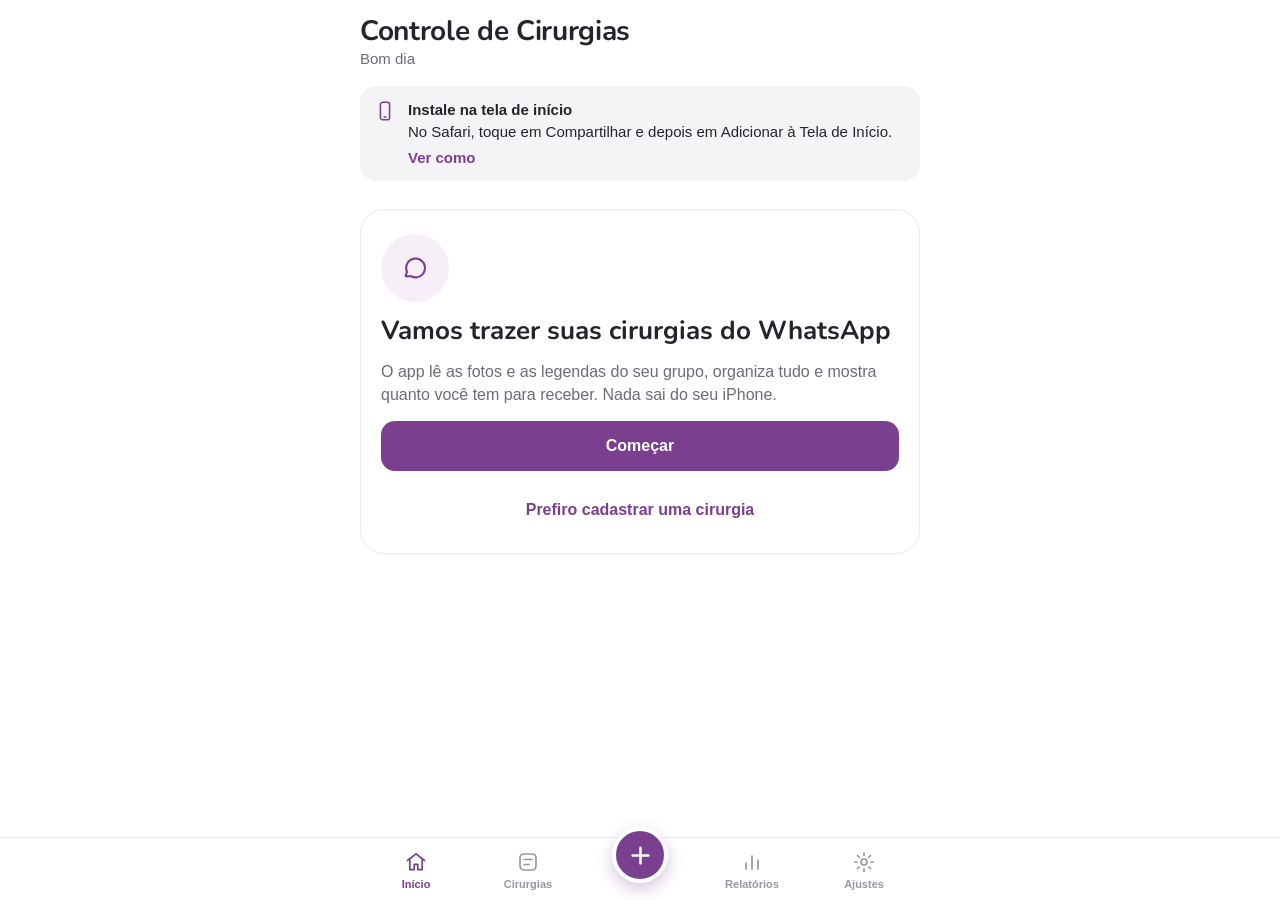
==== commit 7e2c31d5: "1.4" ====
--- a/index.html
+++ b/index.html
@@ -3,343 +3,27 @@
 <head>
 <meta charset="utf-8">
 <meta name="viewport" content="width=device-width, initial-scale=1, viewport-fit=cover">
-<title>Registro de Cirurgias</title>
+<title>Controle de Cirurgias</title>
 <meta name="description" content="Registro pessoal de cirurgias e valores a receber. Os dados ficam só neste aparelho.">
 <meta name="apple-mobile-web-app-capable" content="yes">
 <meta name="mobile-web-app-capable" content="yes">
 <meta name="apple-mobile-web-app-status-bar-style" content="default">
 <meta name="apple-mobile-web-app-title" content="Cirurgias">
 <meta name="format-detection" content="telephone=no">
-<meta name="theme-color" content="#eef3f1" media="(prefers-color-scheme: light)">
-<meta name="theme-color" content="#0d1413" media="(prefers-color-scheme: dark)">
+<meta name="color-scheme" content="light">
+<meta name="theme-color" content="#ffffff">
 <link rel="manifest" href="manifest.webmanifest">
 <link rel="apple-touch-icon" href="icon-180.png">
 <link rel="icon" type="image/png" href="icon-192.png">
 <link rel="preconnect" href="https://fonts.googleapis.com">
 <link rel="preconnect" href="https://fonts.gstatic.com" crossorigin>
-<link rel="stylesheet" href="https://fonts.googleapis.com/css2?family=IBM+Plex+Mono:wght@400;500;600&family=Instrument+Sans:wght@400;500;600;700&display=swap">
-<style>
-/* Layout: app de bolso — barra fixa no topo, conteúdo em coluna única, abas embaixo; datas como etiquetas térmicas de hospital. */
-:root {
-  --bg: #eef3f1;
-  --surface: #ffffff;
-  --surface-2: #e4ebe8;
-  --ink: #142220;
-  --muted: #5a6b67;
-  --line: #d3ddd9;
-  --accent: #0b6b66;
-  --accent-ink: #ffffff;
-  --accent-soft: #d5ebe7;
-  --ok: #1c7445;
-  --ok-soft: #dcefe3;
-  --warn: #9a5a06;
-  --warn-soft: #f6e8cf;
-  --danger: #b0261f;
-  --danger-soft: #f7dedb;
-  --night: #47499c;
-  --night-soft: #e3e3f6;
-  --label: #fbfcf8;
-  --on-danger: #ffffff;
-  --shadow: 0 1px 2px rgba(20, 34, 32, .06), 0 6px 18px rgba(20, 34, 32, .06);
-  --font-ui: "Instrument Sans", -apple-system, BlinkMacSystemFont, "Segoe UI", Roboto, system-ui, sans-serif;
-  --font-mono: "IBM Plex Mono", ui-monospace, "SF Mono", Menlo, Consolas, monospace;
-  --r: 14px;
-  --tabbar-h: 58px;
-}
-@media (prefers-color-scheme: dark) {
-  :root:not([data-theme="light"]) {
-    --bg: #0d1413; --surface: #151f1e; --surface-2: #1d2a28; --ink: #e4eeeb; --muted: #94a7a2; --line: #2a3a37;
-    --accent: #52b9ae; --accent-ink: #052220; --accent-soft: #15403c;
-    --ok: #6cc996; --ok-soft: #173826; --warn: #e7ab52; --warn-soft: #3d2c12; --danger: #f08a80; --danger-soft: #45201d;
-    --night: #a7a9f4; --night-soft: #262848; --label: #1a2422; --on-danger: #2a0d0b; --shadow: 0 1px 2px rgba(0, 0, 0, .3); color-scheme: dark;
-  }
-}
-:root[data-theme="dark"] {
-  --bg: #0d1413; --surface: #151f1e; --surface-2: #1d2a28; --ink: #e4eeeb; --muted: #94a7a2; --line: #2a3a37;
-  --accent: #52b9ae; --accent-ink: #052220; --accent-soft: #15403c;
-  --ok: #6cc996; --ok-soft: #173826; --warn: #e7ab52; --warn-soft: #3d2c12; --danger: #f08a80; --danger-soft: #45201d;
-  --night: #a7a9f4; --night-soft: #262848; --label: #1a2422; --on-danger: #2a0d0b; --shadow: 0 1px 2px rgba(0, 0, 0, .3); color-scheme: dark;
-}
-
-[hidden] { display: none !important; }
-* { box-sizing: border-box; }
-html { -webkit-text-size-adjust: 100%; }
-body {
-  margin: 0; background: var(--bg); color: var(--ink);
-  font: 16px/1.45 var(--font-ui); -webkit-font-smoothing: antialiased;
-  padding-left: max(16px, env(safe-area-inset-left, 0px)); padding-right: max(16px, env(safe-area-inset-right, 0px));
-  padding-block: 0 calc(var(--tabbar-h) + 24px + env(safe-area-inset-bottom, 0px));
-}
-body::before { content: ""; position: fixed; inset: 0 0 auto; height: env(safe-area-inset-top, 0px); z-index: 10; background: var(--bg); }
-html.sheet-open body { overflow: hidden; }
-button, input, select, textarea { font: inherit; color: inherit; }
-button { cursor: pointer; }
-:focus-visible { outline: 2px solid var(--accent); outline-offset: 2px; }
-h1, h2, h3 { text-wrap: balance; margin: 0; }
-p { margin: 0; }
-.mono, .num { font-family: var(--font-mono); font-variant-numeric: tabular-nums; }
-.muted { color: var(--muted); }
-.small { font-size: 13px; }
-.ic { width: 22px; height: 22px; stroke: currentColor; fill: none; stroke-width: 1.8; stroke-linecap: round; stroke-linejoin: round; flex: none; }
-.ic.sm { width: 16px; height: 16px; }
-
-/* barra do topo */
-.topbar { position: sticky; top: env(safe-area-inset-top, 0px); z-index: 5; background: var(--bg); margin-inline: calc(-1 * max(16px, env(safe-area-inset-left, 0px))) calc(-1 * max(16px, env(safe-area-inset-right, 0px))); padding-left: max(16px, env(safe-area-inset-left, 0px)); padding-right: max(16px, env(safe-area-inset-right, 0px)); }
-.topbar-in { max-width: 720px; margin: 0 auto; display: flex; align-items: center; gap: 12px; min-height: 56px; }
-.topbar h1 { font-size: 24px; font-weight: 700; letter-spacing: -.01em; flex: 1; min-width: 0; }
-.topbar .sub { display: block; font-size: 12px; font-weight: 500; letter-spacing: .06em; text-transform: uppercase; color: var(--muted); }
-.main { max-width: 720px; margin: 0 auto; display: flex; flex-direction: column; gap: 18px; padding-top: 4px; }
-
-/* abas */
-.tabbar { position: fixed; left: 0; right: 0; bottom: 0; z-index: 6; background: var(--surface); border-top: 1px solid var(--line);
-  padding: 6px max(8px, env(safe-area-inset-right, 0px)) calc(6px + env(safe-area-inset-bottom, 0px)) max(8px, env(safe-area-inset-left, 0px)); }
-.tabbar-in { max-width: 720px; margin: 0 auto; display: grid; grid-template-columns: repeat(4, 1fr); gap: 4px; }
-.tab { border: 0; background: none; display: flex; flex-direction: column; align-items: center; gap: 2px; padding: 4px 0; font-size: 11px; font-weight: 600; color: var(--muted); border-radius: 10px; min-height: 46px; }
-.tab[aria-current="page"] { color: var(--accent); }
-.tab .ic { width: 24px; height: 24px; }
-
-/* botões */
-.btn { display: inline-flex; align-items: center; justify-content: center; gap: 8px; border: 1px solid var(--line); background: var(--surface); color: var(--ink);
-  padding: 12px 16px; border-radius: 12px; font-weight: 600; font-size: 15px; min-height: 46px; text-align: center; line-height: 1.2; }
-.btn.primary { background: var(--accent); border-color: var(--accent); color: var(--accent-ink); }
-.btn.danger { background: var(--danger); border-color: var(--danger); color: var(--on-danger); }
-.btn.ghost { background: transparent; border-color: transparent; color: var(--accent); }
-.btn.sm { min-height: 38px; padding: 8px 12px; font-size: 14px; border-radius: 10px; }
-.btn.block { width: 100%; }
-.btn:disabled { opacity: .45; cursor: default; }
-.icon-btn { border: 0; background: none; width: 44px; height: 44px; display: inline-grid; place-items: center; border-radius: 12px; color: var(--ink); flex: none; }
-.icon-btn-ph { width: 44px; height: 44px; flex: none; }
-.actions { display: grid; grid-template-columns: 1fr 1fr; gap: 10px; }
-.actions .btn.primary { grid-column: 1 / -1; }
-
-/* cartões e seções */
-.card { background: var(--surface); border: 1px solid var(--line); border-radius: var(--r); padding: 16px; }
-.section { display: flex; flex-direction: column; gap: 10px; }
-.section-title { font-size: 12px; font-weight: 600; letter-spacing: .08em; text-transform: uppercase; color: var(--muted); display: flex; justify-content: space-between; align-items: baseline; gap: 8px; }
-.section-title button { border: 0; background: none; color: var(--accent); font-weight: 600; font-size: 13px; letter-spacing: 0; text-transform: none; padding: 4px 0; }
-
-/* destaque: a receber */
-.hero { background: var(--surface); border: 1px solid var(--line); border-radius: 18px; padding: 18px; display: flex; flex-direction: column; gap: 12px; box-shadow: var(--shadow); }
-.hero .label { font-size: 13px; font-weight: 600; letter-spacing: .06em; text-transform: uppercase; color: var(--muted); }
-.hero .big { font-family: var(--font-mono); font-variant-numeric: tabular-nums; font-size: clamp(30px, 9vw, 40px); font-weight: 600; letter-spacing: -.02em; line-height: 1.1; }
-.hero .big small { font-size: .5em; color: var(--muted); font-weight: 500; letter-spacing: 0; margin-right: 4px; }
-.aging { display: flex; height: 10px; border-radius: 6px; overflow: hidden; background: var(--surface-2); }
-.aging span { display: block; height: 100%; }
-.aging-legend { display: grid; grid-template-columns: repeat(4, minmax(0, 1fr)); gap: 6px; font-size: 12px; }
-.aging-legend div { display: flex; flex-direction: column; gap: 1px; min-width: 0; }
-.aging-legend b { font-family: var(--font-mono); font-weight: 500; font-variant-numeric: tabular-nums; font-size: 12px; white-space: nowrap; overflow: hidden; text-overflow: ellipsis; }
-.dot { display: inline-block; width: 8px; height: 8px; border-radius: 2px; margin-right: 4px; vertical-align: 1px; }
-.a0 { background: var(--accent); } .a1 { background: color-mix(in srgb, var(--accent) 55%, var(--warn)); } .a2 { background: var(--warn); } .a3 { background: var(--danger); }
-
-.stats { display: grid; grid-template-columns: 1fr 1fr; gap: 10px; }
-.stat { background: var(--surface); border: 1px solid var(--line); border-radius: var(--r); padding: 14px; display: flex; flex-direction: column; gap: 4px; min-width: 0; }
-.stat .k { font-size: 12px; font-weight: 600; letter-spacing: .05em; text-transform: uppercase; color: var(--muted); }
-.stat .v { font-family: var(--font-mono); font-variant-numeric: tabular-nums; font-size: 21px; font-weight: 600; line-height: 1.2; overflow-wrap: anywhere; }
-.stat .s { font-size: 13px; color: var(--muted); }
-
-/* avisos que pedem ação */
-.alerts { display: flex; flex-direction: column; gap: 8px; }
-.alert { display: flex; align-items: center; gap: 12px; padding: 12px 14px; border-radius: 12px; border: 1px solid var(--line); background: var(--surface); text-align: left; width: 100%; }
-.alert .ic { color: var(--muted); }
-.alert .t { flex: 1; min-width: 0; font-weight: 600; font-size: 15px; }
-.alert .t span { display: block; font-weight: 400; font-size: 13px; color: var(--muted); }
-.alert.warn { border-color: color-mix(in srgb, var(--warn) 35%, var(--line)); background: var(--warn-soft); }
-.alert.warn .ic { color: var(--warn); }
-.alert.danger { border-color: color-mix(in srgb, var(--danger) 35%, var(--line)); background: var(--danger-soft); }
-.alert.danger .ic { color: var(--danger); }
-.alert.info .ic { color: var(--accent); }
-.banner { display: flex; gap: 12px; align-items: flex-start; padding: 12px 14px; border-radius: 12px; background: var(--accent-soft); color: var(--ink); font-size: 14px; }
-.banner .ic { color: var(--accent); margin-top: 1px; }
-.banner b { display: block; font-size: 15px; }
-.banner button { margin-top: 6px; border: 0; background: none; padding: 0; color: var(--accent); font-weight: 600; font-size: 14px; }
-
-/* lista de cirurgias */
-.month-head { display: flex; justify-content: space-between; align-items: baseline; gap: 8px; padding: 6px 2px 0; font-size: 13px; font-weight: 600; text-transform: uppercase; letter-spacing: .06em; color: var(--muted); }
-.month-head .num { text-transform: none; letter-spacing: 0; font-weight: 500; }
-.rlist { display: flex; flex-direction: column; background: var(--surface); border: 1px solid var(--line); border-radius: var(--r); overflow: hidden; }
-.ritem { display: grid; grid-template-columns: auto minmax(0, 1fr) auto; gap: 12px; align-items: center; padding: 12px; border: 0; border-top: 1px solid var(--line); background: none; text-align: left; width: 100%; }
-.ritem:first-child { border-top: 0; }
-.ritem.sel { background: var(--accent-soft); }
-.tagdate { font-family: var(--font-mono); font-variant-numeric: tabular-nums; background: var(--label); border: 1px dashed var(--line); border-radius: 6px; padding: 5px 6px; width: 62px; text-align: center; line-height: 1.15; display: flex; flex-direction: column; align-items: center; }
-.tagdate .wd { font-size: 10px; text-transform: uppercase; letter-spacing: .08em; color: var(--muted); }
-.tagdate .d { font-size: 15px; font-weight: 600; }
-.tagdate .h { font-size: 11px; color: var(--muted); display: inline-flex; align-items: center; gap: 2px; }
-.tagdate .h .ic { width: 11px; height: 11px; color: var(--night); stroke-width: 2.2; }
-.rmain { min-width: 0; display: flex; flex-direction: column; gap: 2px; }
-.rmain .p { font-weight: 600; font-size: 15px; line-height: 1.3; display: -webkit-box; -webkit-line-clamp: 2; -webkit-box-orient: vertical; overflow: hidden; }
-.rmain .m { font-size: 13px; color: var(--muted); display: flex; flex-wrap: wrap; gap: 0 8px; align-items: center; }
-.rmain .m .ic { width: 13px; height: 13px; }
-.rside { display: flex; flex-direction: column; align-items: flex-end; gap: 4px; text-align: right; }
-.rside .val { font-family: var(--font-mono); font-variant-numeric: tabular-nums; font-size: 14px; font-weight: 600; white-space: nowrap; }
-.rside .val.est { color: var(--muted); font-weight: 500; }
-.pill { display: inline-flex; align-items: center; gap: 4px; font-size: 11px; font-weight: 700; letter-spacing: .03em; padding: 3px 8px; border-radius: 99px; white-space: nowrap; background: var(--surface-2); color: var(--muted); }
-.pill.ok { background: var(--ok-soft); color: var(--ok); }
-.pill.warn { background: var(--warn-soft); color: var(--warn); }
-.pill.danger { background: var(--danger-soft); color: var(--danger); }
-.pill.night { background: var(--night-soft); color: var(--night); }
-.pill.wrap { white-space: normal; border-radius: 10px; padding: 6px 10px; line-height: 1.35; font-weight: 600; font-size: 12px; align-items: flex-start; }
-.pill.wrap .ic { margin-top: 1px; }
-.refs { display: flex; flex-direction: column; background: var(--surface); border: 1px solid var(--line); border-radius: var(--r); overflow: hidden; }
-.refs > div { display: flex; flex-direction: column; gap: 2px; padding: 11px 14px; border-top: 1px solid var(--line); }
-.refs > div:first-child { border-top: 0; }
-.refs b { font-weight: 600; font-size: 15px; }
-.refs span { font-family: var(--font-mono); font-variant-numeric: tabular-nums; font-size: 13px; color: var(--muted); }
-.pill.accent { background: var(--accent-soft); color: var(--accent); }
-.empty { text-align: center; padding: 28px 16px; color: var(--muted); display: flex; flex-direction: column; gap: 10px; align-items: center; }
-
-/* busca e filtros */
-.search { display: flex; align-items: center; gap: 8px; background: var(--surface); border: 1px solid var(--line); border-radius: 12px; padding: 0 12px; min-height: 46px; }
-.search input[type="search"] { border: 0; outline: 0; background: none; flex: 1; min-width: 0; font-size: 16px; padding: 10px 0; min-height: 0; border-radius: 0; -webkit-appearance: none; appearance: none; }
-.search .ic { color: var(--muted); }
-.chips { display: flex; gap: 8px; overflow-x: auto; scrollbar-width: none; padding-bottom: 2px; margin-inline: -2px; padding-inline: 2px; }
-.chips::-webkit-scrollbar { display: none; }
-.chip { flex: none; border: 1px solid var(--line); background: var(--surface); padding: 8px 12px; border-radius: 99px; font-size: 14px; font-weight: 600; color: var(--ink); white-space: nowrap; }
-.chip[aria-pressed="true"] { background: var(--ink); border-color: var(--ink); color: var(--bg); }
-.chip .n { font-family: var(--font-mono); font-weight: 500; opacity: .75; margin-left: 4px; }
-.filters { display: grid; grid-template-columns: repeat(2, minmax(0, 1fr)); gap: 8px; }
-.filters select { width: 100%; }
-.selbar { position: sticky; top: calc(56px + env(safe-area-inset-top, 0px)); z-index: 4; display: flex; gap: 8px; align-items: center; background: var(--ink); color: var(--bg); border-radius: 12px; padding: 8px 8px 8px 14px; font-size: 14px; font-weight: 600; }
-.selbar span { flex: 1; }
-.selbar .btn { min-height: 36px; padding: 6px 10px; font-size: 13px; background: var(--bg); color: var(--ink); border-color: transparent; }
-
-/* formulários */
-.form { display: flex; flex-direction: column; gap: 14px; }
-.field { display: flex; flex-direction: column; gap: 6px; min-width: 0; }
-.field > label, .field > .lbl { font-size: 13px; font-weight: 600; color: var(--muted); }
-.field .hint { font-size: 12px; color: var(--muted); }
-input[type="text"], input[type="date"], input[type="time"], input[type="number"], input[type="search"], input[type="password"], input:not([type]), select, textarea {
-  width: 100%; min-width: 0; background: var(--surface); border: 1px solid var(--line); border-radius: 10px; padding: 11px 12px; font-size: 16px; min-height: 46px; color: var(--ink); }
-textarea { min-height: 84px; resize: vertical; }
-select { appearance: none; -webkit-appearance: none; background-image: linear-gradient(45deg, transparent 50%, var(--muted) 50%), linear-gradient(135deg, var(--muted) 50%, transparent 50%); background-position: calc(100% - 18px) 50%, calc(100% - 13px) 50%; background-size: 5px 5px; background-repeat: no-repeat; padding-right: 32px; }
-input[type="date"], input[type="time"] { -webkit-appearance: none; appearance: none; text-align: left; }
-.row { display: flex; gap: 8px; align-items: center; }
-.row > * { min-width: 0; }
-.grid2 { display: grid; grid-template-columns: repeat(2, minmax(0, 1fr)); gap: 10px; }
-.tags { display: flex; flex-wrap: wrap; gap: 6px; }
-.tags:empty { display: none; }
-.tag { display: inline-flex; align-items: center; gap: 2px; background: var(--accent-soft); color: var(--ink); border-radius: 8px; padding: 5px 4px 5px 10px; font-size: 14px; font-weight: 600; max-width: 100%; }
-.tag button { border: 0; background: none; width: 26px; height: 26px; display: grid; place-items: center; color: var(--muted); border-radius: 6px; padding: 0; }
-.tag button .ic { width: 15px; height: 15px; }
-.seg { display: grid; grid-auto-flow: column; grid-auto-columns: 1fr; background: var(--surface-2); border-radius: 10px; padding: 3px; gap: 3px; }
-.seg button { border: 0; background: none; border-radius: 8px; padding: 8px 4px; font-size: 13px; font-weight: 600; color: var(--muted); }
-.seg button[aria-pressed="true"] { background: var(--surface); color: var(--ink); box-shadow: var(--shadow); }
-.kv { margin: 0; display: grid; grid-template-columns: auto minmax(0, 1fr); gap: 6px 14px; font-size: 14px; }
-.kv dt { color: var(--muted); }
-.kv dd { margin: 0; text-align: right; font-family: var(--font-mono); font-variant-numeric: tabular-nums; overflow-wrap: anywhere; }
-.caption-box { background: var(--label); border: 1px dashed var(--line); border-radius: 10px; padding: 10px 12px; font-family: var(--font-mono); font-size: 13px; white-space: pre-wrap; overflow-wrap: anywhere; }
-.flags { display: flex; flex-direction: column; gap: 6px; }
-
-/* fotos */
-.photos { display: flex; gap: 8px; overflow-x: auto; padding-bottom: 4px; }
-.thumb { flex: none; width: 92px; height: 92px; border-radius: 10px; overflow: hidden; background: var(--surface-2); border: 1px solid var(--line); padding: 0; position: relative; }
-.thumb img { width: 100%; height: 100%; object-fit: cover; display: block; }
-.thumb.add { display: grid; place-items: center; color: var(--accent); border-style: dashed; }
-.pgrid { display: grid; grid-template-columns: repeat(3, minmax(0, 1fr)); gap: 6px; }
-.ptile { position: relative; aspect-ratio: 1; max-width: 100%; border-radius: 10px; overflow: hidden; border: 2px solid transparent; padding: 0; background: var(--surface-2); }
-.ptile img { width: 100%; height: 100%; object-fit: cover; display: block; }
-.ptile.sel { border-color: var(--accent); }
-.ptile .chk { position: absolute; top: 6px; left: 6px; width: 24px; height: 24px; border-radius: 99px; border: 2px solid #fff; background: rgba(0,0,0,.25); display: grid; place-items: center; color: #fff; }
-.ptile.sel .chk { background: var(--accent); border-color: var(--accent); }
-.ptile .chk .ic { width: 15px; height: 15px; stroke-width: 3; }
-.ptile .zoom { position: absolute; right: 4px; bottom: 4px; width: 32px; height: 32px; border-radius: 8px; border: 0; background: rgba(0,0,0,.45); color: #fff; display: grid; place-items: center; }
-.ptile .zoom .ic { width: 17px; height: 17px; }
-.viewer { position: fixed; inset: 0; z-index: 60; background: #000; display: flex; flex-direction: column; color: #fff; }
-.viewer-top { display: flex; justify-content: space-between; align-items: center; padding: calc(6px + env(safe-area-inset-top, 0px)) max(8px, env(safe-area-inset-right, 0px)) 6px max(8px, env(safe-area-inset-left, 0px)); }
-.viewer-top .icon-btn { color: #fff; }
-.viewer-img { flex: 1; overflow: auto; display: grid; place-items: center; -webkit-overflow-scrolling: touch; }
-.viewer-img img { max-width: 100%; max-height: 100%; object-fit: contain; }
-.viewer-img.zoom { place-items: start; }
-.viewer-img.zoom img { max-width: none; max-height: none; width: 200%; }
-.viewer-nav { display: flex; justify-content: space-between; padding: 8px max(8px, env(safe-area-inset-right, 0px)) calc(8px + env(safe-area-inset-bottom, 0px)) max(8px, env(safe-area-inset-left, 0px)); }
-.viewer-nav .icon-btn { color: #fff; }
-
-/* folhas (telas por cima) */
-.sheet { position: fixed; inset: 0; z-index: 30; background: var(--bg); display: flex; flex-direction: column; transform: translateY(100%); transition: transform .26s cubic-bezier(.2, .8, .2, 1); box-shadow: 0 -10px 30px rgba(0, 0, 0, .08); }
-.sheet.open { transform: none; }
-.sheet.closing { transform: translateY(100%); }
-.sheet-head { display: flex; align-items: center; gap: 4px; padding: calc(4px + env(safe-area-inset-top, 0px)) max(6px, env(safe-area-inset-right, 0px)) 4px max(6px, env(safe-area-inset-left, 0px)); border-bottom: 1px solid var(--line); background: var(--bg); }
-.sheet-head h2 { flex: 1; min-width: 0; font-size: 17px; font-weight: 700; text-align: center; white-space: nowrap; overflow: hidden; text-overflow: ellipsis; }
-.sheet-body { flex: 1; overflow-y: auto; overscroll-behavior: contain; -webkit-overflow-scrolling: touch; padding-block: 16px 28px; padding-left: max(16px, env(safe-area-inset-left, 0px)); padding-right: max(16px, env(safe-area-inset-right, 0px)); }
-.sheet-body > .inner { max-width: 640px; margin: 0 auto; display: flex; flex-direction: column; gap: 18px; }
-.sheet-foot { border-top: 1px solid var(--line); background: var(--surface); padding: 10px max(16px, env(safe-area-inset-right, 0px)) calc(10px + env(safe-area-inset-bottom, 0px)) max(16px, env(safe-area-inset-left, 0px)); }
-.sheet-foot > .inner { max-width: 640px; margin: 0 auto; display: flex; gap: 10px; }
-.sheet-foot .btn { flex: 1; }
-.steps { display: flex; flex-direction: column; gap: 12px; counter-reset: s; padding: 0; margin: 0; list-style: none; }
-.steps li { counter-increment: s; display: grid; grid-template-columns: 30px minmax(0, 1fr); gap: 10px; align-items: start; font-size: 15px; }
-.steps li::before { content: counter(s); font-family: var(--font-mono); font-weight: 600; font-size: 14px; width: 28px; height: 28px; border-radius: 8px; background: var(--accent-soft); color: var(--accent); display: grid; place-items: center; }
-.steps code { font-family: var(--font-mono); font-size: 13px; background: var(--surface-2); padding: 1px 5px; border-radius: 5px; overflow-wrap: anywhere; }
-.term-row { display: flex; flex-direction: column; gap: 8px; padding: 12px 0; border-top: 1px solid var(--line); }
-.term-row:first-child { border-top: 0; padding-top: 0; }
-.term-row .t { font-weight: 700; display: flex; justify-content: space-between; gap: 8px; }
-.act { display: flex; flex-direction: column; gap: 8px; padding: 12px 0; border-top: 1px solid var(--line); }
-.act:first-child { border-top: 0; padding-top: 0; }
-.act .l1 { display: flex; justify-content: space-between; gap: 10px; align-items: baseline; }
-.act .l1 b { font-weight: 600; }
-.act .to { display: flex; gap: 8px; align-items: flex-start; font-size: 14px; color: var(--muted); }
-.act .to .ic { color: var(--accent); width: 18px; height: 18px; margin-top: 1px; }
-.progress { height: 8px; border-radius: 99px; background: var(--surface-2); overflow: hidden; }
-.progress span { display: block; height: 100%; background: var(--accent); width: 0; transition: width .2s; }
-
-/* relatórios */
-.table-wrap { overflow-x: auto; border: 1px solid var(--line); border-radius: var(--r); background: var(--surface); }
-table.rep { width: 100%; border-collapse: collapse; font-size: 14px; }
-table.rep th, table.rep td { padding: 10px 9px; text-align: right; border-top: 1px solid var(--line); white-space: nowrap; }
-table.rep th { border-top: 0; font-size: 11px; font-weight: 700; letter-spacing: .06em; text-transform: uppercase; color: var(--muted); background: var(--surface-2); }
-table.rep td:first-child, table.rep th:first-child { text-align: left; }
-table.rep td { font-family: var(--font-mono); font-variant-numeric: tabular-nums; }
-table.rep td:first-child { font-family: var(--font-ui); font-weight: 600; white-space: normal; min-width: 70px; }
-table.rep td:first-child small { display: block; font-weight: 400; font-size: 12px; color: var(--muted); font-family: var(--font-mono); }
-table.rep tr.tot td { font-weight: 700; border-top: 2px solid var(--line); }
-.bars { display: flex; flex-direction: column; gap: 10px; }
-.bar-row { display: grid; grid-template-columns: 52px minmax(0, 1fr) 82px; gap: 10px; align-items: center; font-size: 13px; }
-.bar-row .lab { color: var(--muted); font-weight: 600; text-transform: uppercase; font-size: 12px; letter-spacing: .04em; }
-.bar-track { height: 16px; border-radius: 5px; background: var(--surface-2); display: flex; overflow: hidden; }
-.bar-track .rec { background: var(--accent); }
-.bar-track .est { background: repeating-linear-gradient(135deg, color-mix(in srgb, var(--accent) 45%, transparent) 0 4px, color-mix(in srgb, var(--accent) 20%, transparent) 4px 8px); }
-.bar-row .v { text-align: right; font-family: var(--font-mono); font-variant-numeric: tabular-nums; font-size: 13px; white-space: nowrap; }
-.legend { display: flex; flex-wrap: wrap; gap: 14px; font-size: 12px; color: var(--muted); }
-.legend i { display: inline-block; width: 12px; height: 12px; border-radius: 3px; margin-right: 5px; vertical-align: -2px; }
-.legend .rec { background: var(--accent); }
-.legend .est { background: repeating-linear-gradient(135deg, color-mix(in srgb, var(--accent) 45%, transparent) 0 3px, color-mix(in srgb, var(--accent) 20%, transparent) 3px 6px); }
-
-/* ajustes */
-.list-card { background: var(--surface); border: 1px solid var(--line); border-radius: var(--r); overflow: hidden; }
-.li { display: flex; align-items: center; gap: 12px; width: 100%; padding: 13px 14px; border: 0; border-top: 1px solid var(--line); background: none; text-align: left; font-size: 15px; min-height: 52px; }
-.li:first-child { border-top: 0; }
-.li .ic { color: var(--accent); }
-.li .t { flex: 1; min-width: 0; }
-.li .t span { display: block; font-size: 13px; color: var(--muted); }
-.li .chev { color: var(--muted); width: 18px; height: 18px; }
-.li.danger, .li.danger .ic { color: var(--danger); }
-
-/* diálogos, avisos rápidos, bloqueio */
-.dialog-wrap { position: fixed; inset: 0; z-index: 80; background: rgba(8, 14, 13, .45); display: grid; place-items: center; padding: 24px max(16px, env(safe-area-inset-right, 0px)) 24px max(16px, env(safe-area-inset-left, 0px)); }
-.dialog { background: var(--surface); border-radius: 16px; padding: 20px; width: 100%; max-width: 380px; display: flex; flex-direction: column; gap: 12px; box-shadow: 0 20px 50px rgba(0,0,0,.25); }
-.dialog h3 { font-size: 18px; }
-.dialog p { color: var(--muted); font-size: 15px; }
-.dialog-actions { display: flex; gap: 10px; justify-content: flex-end; margin-top: 4px; }
-.dialog-actions .btn { flex: 1; }
-.toast { position: fixed; left: 50%; transform: translateX(-50%); bottom: calc(var(--tabbar-h) + 22px + env(safe-area-inset-bottom, 0px)); z-index: 90; background: var(--ink); color: var(--bg); padding: 11px 16px; border-radius: 12px; font-size: 14px; font-weight: 600; max-width: min(92vw, 420px); box-shadow: 0 10px 30px rgba(0,0,0,.2); }
-.lock { position: fixed; inset: 0; z-index: 100; background: var(--bg); display: flex; flex-direction: column; align-items: center; justify-content: center; gap: 18px; padding: 24px; }
-.lock .ic { width: 34px; height: 34px; color: var(--accent); }
-.lock input { max-width: 220px; text-align: center; font-family: var(--font-mono); font-size: 24px; letter-spacing: .3em; }
-.lock .err { color: var(--danger); font-size: 14px; min-height: 20px; }
-
-@media (min-width: 560px) {
-  .stats { grid-template-columns: repeat(4, minmax(0, 1fr)); }
-  .actions { grid-template-columns: 2fr 1fr 1fr; }
-  .actions .btn.primary { grid-column: auto; }
-  .filters { grid-template-columns: repeat(4, minmax(0, 1fr)); }
-  .pgrid { grid-template-columns: repeat(4, minmax(0, 1fr)); }
-}
-@media (prefers-reduced-motion: reduce) { .sheet, .progress span { transition: none; } }
-
-</style>
+<link rel="stylesheet" href="https://fonts.googleapis.com/css2?family=Nunito:wght@600;700;800&display=swap">
+<link rel="stylesheet" href="style.css">
 </head>
 <body>
 <header class="topbar">
   <div class="topbar-in">
-    <h1 id="title"><span class="sub">&nbsp;</span>Registro de Cirurgias</h1>
+    <h1 id="title">Controle de Cirurgias</h1>
     <div id="top-actions" class="row"></div>
   </div>
 </header>
@@ -349,2141 +33,9 @@
 <div id="toast" class="toast" role="status" aria-live="polite" hidden></div>
 <input type="file" id="file-in" hidden accept=".zip,.txt,.xlsx,.json,application/zip,text/plain,application/json,application/vnd.openxmlformats-officedocument.spreadsheetml.sheet">
 <input type="file" id="photo-in" hidden accept="image/*" multiple>
-
+<!-- APP_MODE: 'app' no GitHub; a prévia do Claude usa 'preview' (cirurgias de exemplo, nada salvo). -->
 <script>window.APP_MODE = 'app';</script>
-<script>
-/* Registro de Cirurgias — núcleo (sem interface).
-   Leitura do WhatsApp exportado, leitura do repasse (.xlsx), dicionário de termos,
-   cruzamento repasse x cirurgias, estimativas, zip (ler/gravar). Roda no navegador e no Node. */
-(function (root) {
-  'use strict';
-
-  // ---------- utilidades ----------
-  const MARKS = /[‎‏‪-‮⁦-⁩﻿]/g;
-  const stripMarks = (s) => String(s == null ? '' : s).replace(MARKS, '');
-  function norm(s) {
-    return stripMarks(s).normalize('NFD').replace(/[̀-ͯ]/g, '')
-      .toLowerCase().replace(/[^a-z0-9]+/g, ' ').trim();
-  }
-  const pad2 = (n) => String(n).padStart(2, '0');
-  const ymd = (y, m, d) => `${y}-${pad2(m)}-${pad2(d)}`;
-  function parseYMD(s) { const [y, m, d] = String(s).split('-').map(Number); return { y, m, d }; }
-  function dayNum(s) { const { y, m, d } = parseYMD(s); return Math.floor(Date.UTC(y, m - 1, d) / 86400000); }
-  function fromDayNum(n) { const dt = new Date(n * 86400000); return ymd(dt.getUTCFullYear(), dt.getUTCMonth() + 1, dt.getUTCDate()); }
-  function minutesOf(date, time) {
-    const t = time ? (+time.slice(0, 2)) * 60 + (+time.slice(3, 5)) : 12 * 60;
-    return dayNum(date) * 1440 + t;
-  }
-  const weekday = (s) => new Date(dayNum(s) * 86400000).getUTCDay(); // 0 = domingo
-  function validDate(y, m, d) {
-    if (!(m >= 1 && m <= 12 && d >= 1 && d <= 31 && y >= 1990 && y <= 2100)) return false;
-    const dt = new Date(Date.UTC(y, m - 1, d));
-    return dt.getUTCMonth() === m - 1;
-  }
-  function todayStr(now) {
-    const d = now || new Date();
-    return ymd(d.getFullYear(), d.getMonth() + 1, d.getDate());
-  }
-  function median(arr) {
-    if (!arr.length) return null;
-    const a = [...arr].sort((x, y) => x - y); const k = Math.floor(a.length / 2);
-    return a.length % 2 ? a[k] : (a[k - 1] + a[k]) / 2;
-  }
-  const round2 = (v) => Math.round(v * 100) / 100;
-  function levenshtein(a, b) {
-    if (a === b) return 0; if (!a.length) return b.length; if (!b.length) return a.length;
-    let prev = Array.from({ length: b.length + 1 }, (_, i) => i);
-    for (let i = 1; i <= a.length; i++) {
-      const cur = [i];
-      for (let j = 1; j <= b.length; j++) cur[j] = Math.min(prev[j] + 1, cur[j - 1] + 1, prev[j - 1] + (a[i - 1] === b[j - 1] ? 0 : 1));
-      prev = cur;
-    }
-    return prev[b.length];
-  }
-  function capFirst(s) { s = String(s || '').trim(); return s ? s[0].toUpperCase() + s.slice(1) : s; }
-  function sentenceCase(s) { return capFirst(String(s || '').toLowerCase().replace(/\s+/g, ' ').trim()); }
-  function uid(prefix) { return (prefix || 'x') + Date.now().toString(36) + Math.random().toString(36).slice(2, 8); }
-
-  // ---------- feriados e urgência (CBHPM: 19h–7h, sábados, domingos e feriados) ----------
-  function easter(y) {
-    const a = y % 19, b = Math.floor(y / 100), c = y % 100, d = Math.floor(b / 4), e = b % 4,
-      f = Math.floor((b + 8) / 25), g = Math.floor((b - f + 1) / 3), h = (19 * a + b - d - g + 15) % 30,
-      i = Math.floor(c / 4), k = c % 4, l = (32 + 2 * e + 2 * i - h - k) % 7, m = Math.floor((a + 11 * h + 22 * l) / 451),
-      month = Math.floor((h + l - 7 * m + 114) / 31), day = ((h + l - 7 * m + 114) % 31) + 1;
-    return ymd(y, month, day);
-  }
-  const FIXED_HOLIDAYS = ['01-01', '04-21', '05-01', '09-07', '10-12', '11-02', '11-15', '11-20', '12-25'];
-  function parseExtraHolidays(txt) {
-    return String(txt || '').split(/[\s,;]+/).map((s) => {
-      const m = s.match(/^(\d{1,2})\/(\d{1,2})$/); return m ? `${pad2(m[2])}-${pad2(m[1])}` : null;
-    }).filter(Boolean);
-  }
-  function isHoliday(date, extra) {
-    const md = date.slice(5);
-    if (FIXED_HOLIDAYS.includes(md) || (extra || []).includes(md)) return true;
-    const y = +date.slice(0, 4);
-    return date === fromDayNum(dayNum(easter(y)) - 2); // sexta-feira santa
-  }
-  /** true = horário de urgência; false = horário normal; null = sem hora e dia útil */
-  function isUrgent(date, time, extra) {
-    if (!date) return null;
-    const wd = weekday(date);
-    if (wd === 0 || wd === 6 || isHoliday(date, extra)) return true;
-    if (!time) return null;
-    const h = +time.slice(0, 2);
-    return h >= 19 || h < 7;
-  }
-
-  // ---------- dicionário ----------
-  const T = { PROC: 'proc', HOSP: 'hosp', COL: 'col', CONV: 'conv', IGN: 'ign' };
-  const TYPE_LABEL = { proc: 'Procedimento', hosp: 'Hospital', col: 'Colega', conv: 'Convênio', ign: 'Ignorar' };
-  // Procedimentos e abreviações gerais + hospitais. Colegas são aprendidos na primeira importação.
-  const DEFAULT_TERMS = [
-    ['proc', 'Colecistectomia videolaparoscópica', 'colecistectomia', ['cvl', 'cvlp', 'colecistectomia vlp', 'colecistectomia video', 'colecistectomia videolaparoscopica', 'colecistectomia por videolaparoscopia', 'colecisto vlp'], [['colecistectomia', 'video']]],
-    ['proc', 'Colecistectomia', 'colecistectomia', ['colecistectomia', 'colecisto', 'colecistectomia aberta'], [['colecistectomia']]],
-    ['proc', 'Apendicectomia videolaparoscópica', 'apendicectomia', ['apvl', 'apvlp', 'apendicectomia vlp', 'apendicite vlp', 'apendice vlp', 'apendicectomia video', 'apendicectomia videolaparoscopica', 'apendicectomia por videolaparoscopia'], [['apendicectomia', 'video']]],
-    ['proc', 'Apendicectomia', 'apendicectomia', ['apendicectomia', 'apendicite', 'apendice', 'apendicectomia aberta'], [['apendicectomia']]],
-    ['proc', 'Herniorrafia videolaparoscópica', 'herniorrafia', ['hernia vlp', 'herniorrafia vlp', 'hernioplastia vlp', 'herniorrafia videolaparoscopica', 'hernioplastia videolaparoscopica'], [['herni', 'video']]],
-    ['proc', 'Herniorrafia', 'herniorrafia', ['hernia', 'herniorrafia', 'hernioplastia'], [['herniorrafia'], ['hernioplastia']]],
-    ['proc', 'Correção de hérnia interna', 'herniorrafia', ['hernia interna'], [['hernia', 'interna']]],
-    ['proc', 'Correção de hérnia encarcerada', 'herniorrafia', ['hernia encarcerada', 'hernia estrangulada'], [['encarcerada'], ['estrangulada']]],
-    ['proc', 'Correção de hérnia encarcerada (VLP)', 'herniorrafia', ['hernia encarcerada vlp', 'hernia estrangulada vlp'], []],
-    ['proc', 'Laparotomia exploradora', 'laparotomia', ['le', 'laparotomia exploradora', 'laparotomia', 'lap exploradora'], [['laparotomia']]],
-    ['proc', 'Fechamento de parede abdominal', 'parede', ['fechamento de parede', 'fechamento parede', 'fechamento de parede abdominal'], [['fechamento', 'parede']]],
-    ['proc', 'Drenagem de abscesso', 'drenagem', ['drenagem de abscesso', 'drenagem abscesso'], [['drenagem', 'abscesso']]],
-    ['proc', 'Videolaparoscopia', 'videolaparoscopia', ['videolaparoscopia', 'vlp', 'videolaparoscopia diagnostica', 'laparoscopia diagnostica'], [['laparoscopia', 'diagnostica']]],
-    ['proc', 'Videolaparoscopia (abdome agudo obstrutivo)', 'videolaparoscopia', ['abd agudo obstrutivo', 'abdome agudo obstrutivo', 'abd agudo obstrutivo vlp', 'abdome agudo obstrutivo vlp'], []],
-    ['proc', 'Distorção de volvo (VLP)', 'volvo', ['volvo', 'vlp volvo', 'vlp volvo direito', 'distorcao de volvo', 'detorcao de volvo'], [['volvo']]],
-    ['proc', 'Colectomia parcial videolaparoscópica', 'colectomia', ['colectomia parcial videolaparoscopica', 'colectomia parcial vlp', 'colectomia vlp'], [['colectomia', 'video']]],
-    ['proc', 'Colectomia parcial', 'colectomia', ['colectomia parcial', 'colectomia'], [['colectomia']]],
-    ['proc', 'Desbridamento de úlcera', 'desbridamento', ['desbridamento ulcera', 'desbridamento de ulcera'], [['desbridamento', 'ulcera']]],
-    ['proc', 'Desbridamento de lesão', 'desbridamento', ['desbridamento de lesao', 'desbridamento lesao', 'desbridamento'], [['desbridamento']]],
-    ['proc', 'Histerectomia', 'histerectomia', ['histerectomia', 'histerectomia total'], [['histerectomia']]],
-    ['proc', 'Colostomia', 'colostomia', ['colostomia'], [['colostomia']]],
-    ['proc', 'Cisto sacrococcígeo (tratamento cirúrgico)', 'cisto sacrococcigeo', ['cisto sacrococcigeo', 'cisto pilonidal'], [['sacrococcigeo'], ['pilonidal']]],
-    ['hosp', 'UMC', null, ['umc'], null],
-    ['hosp', 'Santa Clara', null, ['santa clara', 'sta clara', 'mater dei', 'materdei', 'mater dei santa clara'], null],
-    ['hosp', 'Santa Genoveva', null, ['santa genoveva', 'sta genoveva', 'genoveva'], null],
-  ];
-  function defaultTerms() {
-    return DEFAULT_TERMS.map(([type, name, fam, aliases, kw], i) => ({
-      id: 't' + type + i, type, name, fam: fam || undefined, aliases: aliases.map(norm), kw: kw || undefined,
-    }));
-  }
-  function buildIndex(terms) {
-    const phrases = [];
-    for (const t of terms) {
-      const set = new Set([norm(t.name), ...(t.aliases || []).map(norm)]);
-      for (const a of set) if (a) phrases.push({ toks: a.split(' '), alias: a, term: t });
-    }
-    phrases.sort((a, b) => b.toks.length - a.toks.length || b.alias.length - a.alias.length);
-    const byName = new Map(terms.map((t) => [t.type + '|' + t.name, t]));
-    return { terms, phrases, byName };
-  }
-  const famOf = (index, procName) => { const t = index.byName.get('proc|' + procName); return t && t.fam ? t.fam : norm(procName).split(' ')[0]; };
-
-  // ---------- leitura de legenda em formato livre ----------
-  const PROCISH = /(ectomia|otomia|ostomia|plastia|rafia|pexia|scopia|hernia|drenag|desbrid|biopsia|exerese|ressec|laparo|sutura|correc|reconstru|amputa|enxerto|retalho|abscesso|cisto|lesao|fechamento|retirada|implante|colocacao|troca|lavagem|limpeza|tumor|nodulo|fistula|anastomose|derivacao|cateter|dreno|varizes|safen|hemorroid|fissura|vlp|video)/;
-  const WEEKDAY_RE = /\b(segunda|ter[cç]a|quarta|quinta|sexta|s[aá]bado|domingo)(\s*-?\s*feira)?\b|\bfeira\b|\bhoje\b|\bontem\b/gi;
-  const SPLIT_RE = /\s+[-–—]+\s*|\s*[-–—]+\s+|\s*[+;,\n\/|]\s*/;
-  const AMEND_RE = /^\s*(convertid[oa]s?|convers[aã]o|obs\b|observa[cç][aã]o|corre[cç][aã]o:)/i;
-
-  function tokenize(seg) {
-    const out = [];
-    for (const m of String(seg).matchAll(/[\p{L}\p{N}]+/gu)) {
-      const n = norm(m[0]); if (!n) continue;
-      for (const part of n.split(' ')) out.push({ o: m[0], n: part });
-    }
-    return out;
-  }
-  function scan(tokens, index, types, used) {
-    const found = [];
-    for (let i = 0; i < tokens.length; i++) {
-      if (used[i]) continue;
-      for (const ph of index.phrases) {
-        if (!types.includes(ph.term.type)) continue;
-        const L = ph.toks.length; if (i + L > tokens.length) continue;
-        let ok = true;
-        for (let k = 0; k < L; k++) if (used[i + k] || tokens[i + k].n !== ph.toks[k]) { ok = false; break; }
-        if (ok) { for (let k = 0; k < L; k++) used[i + k] = true; found.push({ term: ph.term, alias: ph.alias, at: i, len: L }); i += L - 1; break; }
-      }
-    }
-    return found;
-  }
-
-  /**
-   * Lê uma legenda livre. Retorna campos reconhecidos + termos desconhecidos.
-   * msgDate: 'YYYY-MM-DD' da mensagem (para inferir o ano de "06/07").
-   */
-  function parseCaption(raw, index, msgDate) {
-    const res = { date: null, time: null, valor: null, procs: [], hosp: null, cols: [], conv: null, unknown: [], amend: false, empty: true };
-    let text = stripMarks(raw || '').trim();
-    if (!text) return res;
-    res.amend = AMEND_RE.test(text);
-    // data no texto: 28/11/25, 06/07
-    text = text.replace(/\b(\d{1,2})\/(\d{1,2})(?:\/(\d{2,4}))?\b/g, (m, d, mo, y) => {
-      if (res.date) return ' ';
-      d = +d; mo = +mo;
-      let year = y ? (+y < 100 ? 2000 + +y : +y) : (msgDate ? +msgDate.slice(0, 4) : new Date().getFullYear());
-      if (!validDate(year, mo, d)) return m;
-      let ds = ymd(year, mo, d);
-      if (!y && msgDate && dayNum(ds) > dayNum(msgDate) + 1) { year -= 1; ds = ymd(year, mo, d); }
-      res.date = ds; return ' ';
-    });
-    // hora no texto: 14:30, 14h30, 14h
-    text = text.replace(/\b([01]?\d|2[0-3])\s*(?::|h)\s*([0-5]\d)\b|\b([01]?\d|2[0-3])\s*h\b/gi, (m, h1, mi, h2) => {
-      if (res.time) return ' ';
-      res.time = h1 != null ? `${pad2(h1)}:${mi}` : `${pad2(h2)}:00`; return ' ';
-    });
-    // valor: R$ 1.234,56 | valor 1500
-    text = text.replace(/(?:r\$|valor:?|vlr:?)\s*(\d{1,3}(?:\.\d{3})+|\d+)(?:,(\d{1,2}))?/gi, (m, int, dec) => {
-      if (res.valor == null) res.valor = +(int.replace(/\./g, '') + '.' + (dec || '0')); return ' ';
-    });
-    text = text.replace(WEEKDAY_RE, ' ');
-    const segments = text.split(SPLIT_RE).map((s) => s && s.trim()).filter(Boolean);
-    let lastProc = null;
-    const pendingNames = [];
-    for (const seg of segments) {
-      const toks = tokenize(seg); if (!toks.length) continue;
-      const used = toks.map(() => false);
-      for (const f of scan(toks, index, [T.HOSP, T.COL, T.CONV, T.IGN], used)) {
-        if (f.term.type === T.HOSP && !res.hosp) res.hosp = f.term.name;
-        else if (f.term.type === T.COL && !res.cols.includes(f.term.name)) res.cols.push(f.term.name);
-        else if (f.term.type === T.CONV && !res.conv) res.conv = f.term.name;
-      }
-      const left = toks.map((t, i) => (used[i] ? null : t));
-      const leftToks = left.filter(Boolean);
-      if (!leftToks.length) continue;
-      const leftNorm = leftToks.map((t) => t.n).join(' ');
-      if (/^(vlp|video|videolaparoscopica|videolaparoscopia|por video)$/.test(leftNorm) && lastProc) {
-        const variant = index.phrases.find((p) => p.term.type === T.PROC && p.alias === lastProc.alias + ' vlp');
-        if (variant) {
-          const i = res.procs.indexOf(lastProc.term.name);
-          if (i >= 0) res.procs[i] = variant.term.name;
-          lastProc = { term: variant.term, alias: variant.alias };
-        }
-        continue;
-      }
-      const pUsed = toks.map((t, i) => used[i]);
-      const procs = scan(toks, index, [T.PROC], pUsed);
-      for (const p of procs) {
-        if (p.term.name === 'Videolaparoscopia' && (res.procs.length || procs.length > 1)) {
-          // "VLP" solto junto de outro procedimento: vira modificador
-          const base = lastProc || procs.find((q) => q !== p && q.term.name !== 'Videolaparoscopia');
-          if (base) {
-            const variant = index.phrases.find((ph) => ph.term.type === T.PROC && ph.alias === base.alias + ' vlp');
-            if (variant) {
-              const i = res.procs.indexOf(base.term.name);
-              if (i >= 0) res.procs[i] = variant.term.name; else res.procs.push(variant.term.name);
-              lastProc = { term: variant.term, alias: variant.alias };
-            }
-            continue;
-          }
-        }
-        if (!res.procs.includes(p.term.name)) res.procs.push(p.term.name);
-        lastProc = p;
-      }
-      // sobras
-      const rest = toks.filter((t, i) => !pUsed[i]);
-      if (!rest.length) continue;
-      const restNorm = rest.map((t) => t.n).join(' ');
-      const restOrig = rest.map((t) => t.o).join(' ');
-      if (!procs.length && PROCISH.test(restNorm)) {
-        res.unknown.push({ text: capFirst(restOrig), norm: restNorm, guess: T.PROC });
-        if (!res.procs.includes(capFirst(restOrig))) res.procs.push(capFirst(restOrig));
-        continue;
-      }
-      // possível nome (colega ou hospital) — decide depois, com a frequência
-      const capitalized = rest.every((t) => /^\p{Lu}/u.test(t.o));
-      if (capitalized && rest.length <= 3) {
-        if (rest.length > 1 || rest[0].o.length >= 3) pendingNames.push({ text: restOrig, norm: restNorm, upper: rest.every((t) => t.o === t.o.toUpperCase()) });
-      }
-    }
-    for (const nm of pendingNames) {
-      let guess = T.IGN;
-      if (nm.upper && nm.norm.length <= 5 && !res.hosp) guess = T.HOSP;
-      else if (!res.cols.length) guess = T.COL;
-      res.unknown.push({ text: nm.text, norm: nm.norm, guess });
-    }
-    res.empty = !(res.procs.length || res.hosp || res.cols.length || res.date || res.valor != null);
-    return res;
-  }
-
-  // ---------- conversa exportada do WhatsApp ----------
-  const IOS_HDR = /^\[(\d{1,2})[\/.-](\d{1,2})[\/.-](\d{2,4}),?\s+(\d{1,2}):(\d{2})(?::(\d{2}))?(?:\s*([AaPp])\.?\s?[Mm]\.?)?\]\s?(.*)$/;
-  const AND_HDR = /^(\d{1,2})[\/.-](\d{1,2})[\/.-](\d{2,4}),?\s+(\d{1,2}):(\d{2})(?::(\d{2}))?(?:\s*([AaPp])\.?\s?[Mm]\.?)?\s+[-–]\s+(.*)$/;
-  const ATT_RES = [
-    /<\s*(?:anexado|attached|adjunto|allegato|joint|angeh[aä]ngt)\s*:\s*([^>]+?)\s*>/gi,
-    /([^\s<>:"|?*]+\.(?:jpe?g|png|heic|webp|gif|mp4|mov|pdf|opus|m4a|docx?|xlsx?))\s*\((?:arquivo anexado|file attached|archivo adjunto)\)/gi,
-  ];
-  const OMIT_RE = /(<?\s*(?:imagem ocultada|image omitted|foto ocultada|m[ií]dia oculta|media omitted|v[ií]deo omitido|video omitted|figurinha omitida|sticker omitted|documento omitido|document omitted|gif omitido|[aá]udio ocultado|audio omitted)\s*>?)/gi;
-  const SYSTEM_RE = /(criptografia de ponta a ponta|end-to-end encrypted|criou (este|o) grupo|created (this )?group|adicionou|added you|saiu|left|mudou (o nome|a imagem|a descri)|changed (the|this) group|mensagem foi apagada|message was deleted|mensagem apagada|mensagens tempor[aá]rias|disappearing messages|c[oó]digo de seguran[cç]a)/i;
-  const IMG_EXT = /\.(jpe?g|png|heic|webp)$/i;
-
-  function parseChat(text) {
-    const lines = String(text).replace(/\r\n?/g, '\n').split('\n');
-    const msgs = [];
-    for (const rawLine of lines) {
-      const line = stripMarks(rawLine);
-      const m = line.match(IOS_HDR) || line.match(AND_HDR);
-      if (!m) { if (msgs.length) msgs[msgs.length - 1].raw += '\n' + line; continue; }
-      const lrm = /:\s?[‎‏]/.test(rawLine);
-      let [, a, b, y, hh, mi, ss, ap, rest] = m;
-      let d = +a, mo = +b; if (mo > 12 && d <= 12) [d, mo] = [mo, d];
-      let year = +y; if (year < 100) year += 2000;
-      let h = +hh; if (ap) { const pm = /p/i.test(ap); if (pm && h < 12) h += 12; if (!pm && h === 12) h = 0; }
-      const sm = rest.match(/^([^:]{1,80}?):(?:\s|$)([\s\S]*)$/);
-      msgs.push({ date: ymd(year, mo, d), time: `${pad2(h)}:${mi}`, sec: ss ? +ss : 0, sender: sm ? sm[1].trim() : '', raw: sm ? sm[2] : rest, system: !sm, lrm });
-    }
-    let chatName = '';
-    if (msgs.length && SYSTEM_RE.test(msgs[0].raw)) chatName = msgs[0].sender;
-    const seen = new Map();
-    for (const msg of msgs) {
-      let t = msg.raw; const files = [];
-      for (const re of ATT_RES) t = t.replace(re, (all, f) => { files.push(stripMarks(f).trim()); return ' '; });
-      let omitted = 0; t = t.replace(OMIT_RE, () => { omitted++; return ' '; });
-      msg.text = stripMarks(t).replace(/[ \t]+/g, ' ').replace(/\s*\n\s*/g, '\n').trim();
-      msg.files = files; msg.photos = files.filter((f) => IMG_EXT.test(f)); msg.omitted = omitted;
-      msg.system = msg.system || (msg.lrm && !files.length && !omitted && SYSTEM_RE.test(msg.text));
-      const base = `${msg.date}T${msg.time}:${pad2(msg.sec)}|${norm(msg.text).slice(0, 48)}|${files.length + omitted}`;
-      const n = (seen.get(base) || 0) + 1; seen.set(base, n);
-      msg.key = base + '#' + n;
-      delete msg.raw; delete msg.lrm;
-    }
-    return { chatName, messages: msgs };
-  }
-
-  /** Agrupa mensagens em cirurgias (legenda + fotos) e fotos sem legenda. */
-  function groupMessages(messages) {
-    const entries = []; const loose = []; let pending = []; let last = null;
-    const tmin = (m) => minutesOf(m.date, m.time) + m.sec / 60;
-    const flush = () => { for (const p of pending) loose.push(p); pending = []; };
-    const hasMedia = (m) => m.photos.length || m.omitted;
-    for (const m of messages) {
-      if (m.system) continue;
-      const media = hasMedia(m); const txt = m.text;
-      if (!media && !txt) continue;
-      if (media && txt) {
-        const ent = { key: m.key, date: m.date, time: m.time, sec: m.sec, caption: txt, photos: [], omitted: 0, amends: [], t: tmin(m) };
-        const recent = pending.filter((p) => tmin(m) - tmin(p) <= 5);
-        pending = pending.filter((p) => !recent.includes(p)); flush();
-        for (const p of recent) { ent.photos.push(...p.photos); ent.omitted += p.omitted; }
-        ent.photos.push(...m.photos); ent.omitted += m.omitted;
-        entries.push(ent); last = ent; continue;
-      }
-      if (media) {
-        if (last && tmin(m) - last.t <= 2 && !pending.length) { last.photos.push(...m.photos); last.omitted += m.omitted; last.t = tmin(m); continue; }
-        if (last && last.textOnly && !last.photos.length && tmin(m) - last.t <= 5) { last.photos.push(...m.photos); last.omitted += m.omitted; last.t = tmin(m); continue; }
-        if (pending.length && tmin(m) - tmin(pending[pending.length - 1]) > 5) flush();
-        pending.push(m); continue;
-      }
-      // só texto
-      if (AMEND_RE.test(txt) && last && last.date === m.date && tmin(m) - last.t <= 6 * 60) { last.amends.push({ key: m.key, text: txt }); continue; }
-      if (pending.length && tmin(m) - tmin(pending[pending.length - 1]) <= 15) {
-        const ent = { key: m.key, date: pending[0].date, time: pending[0].time, sec: pending[0].sec, caption: txt, photos: [], omitted: 0, amends: [], t: tmin(m) };
-        for (const p of pending) { ent.photos.push(...p.photos); ent.omitted += p.omitted; }
-        pending = []; entries.push(ent); last = ent; continue;
-      }
-      flush();
-      const ent = { key: m.key, date: m.date, time: m.time, sec: m.sec, caption: txt, photos: [], omitted: 0, amends: [], t: tmin(m), textOnly: true };
-      entries.push(ent); last = ent;
-    }
-    flush();
-    return { entries, loose: loose.map((m) => ({ key: m.key, date: m.date, time: m.time, photos: m.photos, omitted: m.omitted })) };
-  }
-
-  /** Conta termos desconhecidos em todas as legendas e decide o palpite por frequência. */
-  function collectUnknown(entries, index) {
-    const map = new Map();
-    for (const e of entries) {
-      const p = parseCaption(e.caption, index, e.date);
-      for (const u of p.unknown) {
-        const cur = map.get(u.norm) || { text: u.text, norm: u.norm, count: 0, guesses: {} };
-        cur.count++; cur.guesses[u.guess] = (cur.guesses[u.guess] || 0) + 1; map.set(u.norm, cur);
-      }
-    }
-    const out = [];
-    for (const u of map.values()) {
-      let guess = Object.entries(u.guesses).sort((a, b) => b[1] - a[1])[0][0];
-      if (guess === T.COL && u.count < 2 && u.norm.includes(' ')) guess = T.IGN; // nome composto que aparece uma vez: anotação
-      if (guess !== T.IGN) out.push({ text: u.text, norm: u.norm, count: u.count, guess });
-    }
-    return out.sort((a, b) => b.count - a.count);
-  }
-
-  function recordFromEntry(e, index, opts) {
-    opts = opts || {};
-    const p = parseCaption(e.caption, index, e.date);
-    const rec = {
-      id: uid('r'), key: e.key, origem: 'whatsapp', grupo: opts.chatName || '',
-      date: p.date || e.date, time: p.date ? (p.time || null) : (p.time || e.time),
-      msgDate: e.date, msgTime: e.time,
-      procs: p.procs.slice(), hosp: p.hosp, cols: p.cols.slice(), conv: p.conv, funcao: null,
-      valorPrevisto: p.valor, status: 'aberto', recebido: null, rep: [],
-      caption: e.caption, notas: '', photoIds: [], photoNames: e.photos.slice(), omitted: e.omitted || 0,
-      revisar: [], createdAt: Date.now(), updatedAt: Date.now(),
-    };
-    for (const a of e.amends || []) {
-      const q = parseCaption(a.text, index, e.date);
-      rec.caption += '\n' + a.text;
-      if (q.procs.length) rec.procs = q.procs.slice();
-      rec.notas = (rec.notas ? rec.notas + '\n' : '') + a.text;
-      rec.revisar.push('Conversão ou observação — confira o procedimento');
-    }
-    if (!rec.procs.length) rec.revisar.push('Sem procedimento');
-    if (p.unknown.some((u) => u.guess === T.PROC)) rec.revisar.push('Procedimento novo');
-    return rec;
-  }
-
-  // ---------- zip ----------
-  async function zipOpen(blob) {
-    const size = blob.size; const tailLen = Math.min(size, 65557);
-    const tail = new Uint8Array(await blob.slice(size - tailLen).arrayBuffer());
-    let e = -1;
-    for (let i = tail.length - 22; i >= 0; i--) if (tail[i] === 0x50 && tail[i + 1] === 0x4b && tail[i + 2] === 5 && tail[i + 3] === 6) { e = i; break; }
-    if (e < 0) throw new Error('Este arquivo não é um .zip válido.');
-    const dv = new DataView(tail.buffer, tail.byteOffset, tail.byteLength);
-    let count = dv.getUint16(e + 10, true), cdSize = dv.getUint32(e + 12, true), cdOff = dv.getUint32(e + 16, true);
-    if (count === 0xffff || cdSize === 0xffffffff || cdOff === 0xffffffff) {
-      const lp = e - 20;
-      if (lp >= 0 && dv.getUint32(lp, true) === 0x07064b50) {
-        const off = Number(dv.getBigUint64(lp + 8, true));
-        const z = new DataView(await blob.slice(off, off + 56).arrayBuffer());
-        if (z.getUint32(0, true) === 0x06064b50) { count = Number(z.getBigUint64(32, true)); cdSize = Number(z.getBigUint64(40, true)); cdOff = Number(z.getBigUint64(48, true)); }
-      }
-    }
-    const cd = new Uint8Array(await blob.slice(cdOff, cdOff + cdSize).arrayBuffer());
-    const c = new DataView(cd.buffer, cd.byteOffset, cd.byteLength);
-    const entries = []; let p = 0; const td = new TextDecoder('utf-8');
-    while (p + 46 <= cd.length && c.getUint32(p, true) === 0x02014b50) {
-      const method = c.getUint16(p + 10, true);
-      let csize = c.getUint32(p + 20, true), usize = c.getUint32(p + 24, true), off = c.getUint32(p + 42, true);
-      const nlen = c.getUint16(p + 28, true), xlen = c.getUint16(p + 30, true), clen = c.getUint16(p + 32, true);
-      const name = td.decode(cd.subarray(p + 46, p + 46 + nlen));
-      let x = p + 46 + nlen; const xend = x + xlen;
-      while (x + 4 <= xend) {
-        const id = c.getUint16(x, true), sz = c.getUint16(x + 2, true);
-        if (id === 1) {
-          let q = x + 4;
-          if (usize === 0xffffffff) { usize = Number(c.getBigUint64(q, true)); q += 8; }
-          if (csize === 0xffffffff) { csize = Number(c.getBigUint64(q, true)); q += 8; }
-          if (off === 0xffffffff) { off = Number(c.getBigUint64(q, true)); q += 8; }
-        }
-        x += 4 + sz;
-      }
-      if (!name.endsWith('/')) entries.push({ name, base: name.split('/').pop(), method, csize, usize, off });
-      p = xend + clen;
-    }
-    return { blob, entries };
-  }
-  async function zipEntryBlob(zip, entry, type) {
-    const lh = new DataView(await zip.blob.slice(entry.off, entry.off + 30).arrayBuffer());
-    if (lh.getUint32(0, true) !== 0x04034b50) throw new Error('Arquivo .zip corrompido.');
-    const start = entry.off + 30 + lh.getUint16(26, true) + lh.getUint16(28, true);
-    const data = zip.blob.slice(start, start + entry.csize);
-    if (entry.method === 0) return type ? new Blob([data], { type }) : data;
-    if (entry.method === 8) {
-      if (typeof DecompressionStream === 'undefined') throw new Error('Este aparelho não consegue abrir .zip (atualize o iOS).');
-      const out = await new Response(data.stream().pipeThrough(new DecompressionStream('deflate-raw'))).blob();
-      return type ? new Blob([out], { type }) : out;
-    }
-    throw new Error('Formato de compressão não suportado no .zip.');
-  }
-  const CRC_TABLE = (() => { const t = new Uint32Array(256); for (let n = 0; n < 256; n++) { let c = n; for (let k = 0; k < 8; k++) c = c & 1 ? 0xedb88320 ^ (c >>> 1) : c >>> 1; t[n] = c >>> 0; } return t; })();
-  function crc32(u8) { let c = 0xffffffff; for (let i = 0; i < u8.length; i++) c = CRC_TABLE[(c ^ u8[i]) & 0xff] ^ (c >>> 8); return (c ^ 0xffffffff) >>> 0; }
-  /** files: [{name, data: Uint8Array|string|Blob}] → Blob .zip (sem compressão) */
-  async function zipWrite(files, now) {
-    const te = new TextEncoder(); const parts = []; const central = []; let offset = 0;
-    const d = now || new Date();
-    const dosTime = (d.getHours() << 11) | (d.getMinutes() << 5) | (d.getSeconds() >> 1);
-    const dosDate = ((d.getFullYear() - 1980) << 9) | ((d.getMonth() + 1) << 5) | d.getDate();
-    for (const f of files) {
-      const name = te.encode(f.name);
-      let data = f.data;
-      if (typeof data === 'string') data = te.encode(data);
-      else if (typeof Blob !== 'undefined' && data instanceof Blob) data = new Uint8Array(await data.arrayBuffer());
-      const crc = crc32(data);
-      const lh = new DataView(new ArrayBuffer(30));
-      lh.setUint32(0, 0x04034b50, true); lh.setUint16(4, 20, true); lh.setUint16(6, 0x0800, true); lh.setUint16(8, 0, true);
-      lh.setUint16(10, dosTime, true); lh.setUint16(12, dosDate, true); lh.setUint32(14, crc, true);
-      lh.setUint32(18, data.length, true); lh.setUint32(22, data.length, true); lh.setUint16(26, name.length, true); lh.setUint16(28, 0, true);
-      parts.push(new Uint8Array(lh.buffer), name, data);
-      const ch = new DataView(new ArrayBuffer(46));
-      ch.setUint32(0, 0x02014b50, true); ch.setUint16(4, 20, true); ch.setUint16(6, 20, true); ch.setUint16(8, 0x0800, true); ch.setUint16(10, 0, true);
-      ch.setUint16(12, dosTime, true); ch.setUint16(14, dosDate, true); ch.setUint32(16, crc, true);
-      ch.setUint32(20, data.length, true); ch.setUint32(24, data.length, true); ch.setUint16(28, name.length, true);
-      ch.setUint32(42, offset, true);
-      central.push(new Uint8Array(ch.buffer), name);
-      offset += 30 + name.length + data.length;
-    }
-    const cdSize = central.reduce((s, u) => s + u.length, 0);
-    const end = new DataView(new ArrayBuffer(22));
-    end.setUint32(0, 0x06054b50, true); end.setUint16(8, files.length, true); end.setUint16(10, files.length, true);
-    end.setUint32(12, cdSize, true); end.setUint32(16, offset, true);
-    return new Blob([...parts, ...central, new Uint8Array(end.buffer)], { type: 'application/zip' });
-  }
-
-  // ---------- planilha .xlsx (repasse) ----------
-  function xmlDecode(s) {
-    return String(s).replace(/&#x([0-9a-f]+);/gi, (m, h) => String.fromCodePoint(parseInt(h, 16)))
-      .replace(/&#(\d+);/g, (m, d) => String.fromCodePoint(+d))
-      .replace(/&lt;/g, '<').replace(/&gt;/g, '>').replace(/&quot;/g, '"').replace(/&apos;/g, "'").replace(/&amp;/g, '&');
-  }
-  const attr = (tag, name) => { const m = tag.match(new RegExp('\\b' + name + '="([^"]*)"')); return m ? m[1] : null; };
-  function colIndex(ref) { const L = ref.match(/^[A-Z]+/)[0]; let n = 0; for (const ch of L) n = n * 26 + (ch.charCodeAt(0) - 64); return n - 1; }
-  async function readXlsx(blob) {
-    const z = await zipOpen(blob);
-    const txt = async (name) => { const e = z.entries.find((x) => x.name === name || x.name === '/' + name); return e ? (await zipEntryBlob(z, e)).text() : null; };
-    const wb = await txt('xl/workbook.xml');
-    const rels = await txt('xl/_rels/workbook.xml.rels');
-    let sheetPath = 'xl/worksheets/sheet1.xml';
-    const st = wb && wb.match(/<sheet\b[^>]*>/);
-    if (st && rels) {
-      const rid = attr(st[0], 'r:id');
-      for (const rm of rels.match(/<Relationship\b[^>]*>/g) || []) {
-        if (attr(rm, 'Id') === rid) { const tg = attr(rm, 'Target'); sheetPath = tg.startsWith('/') ? tg.slice(1) : 'xl/' + tg.replace(/^\.\//, ''); }
-      }
-    }
-    const ss = [];
-    const ssx = await txt('xl/sharedStrings.xml');
-    if (ssx) for (const m of ssx.matchAll(/<si\b[^>]*>([\s\S]*?)<\/si>/g)) {
-      ss.push(xmlDecode([...m[1].matchAll(/<t\b[^>]*>([\s\S]*?)<\/t>/g)].map((t) => t[1]).join('')));
-    }
-    const sx = await txt(sheetPath);
-    if (!sx) throw new Error('Planilha vazia ou em formato não reconhecido.');
-    const rows = [];
-    for (const rm of sx.matchAll(/<row\b[^>]*>([\s\S]*?)<\/row>/g)) {
-      const row = [];
-      for (const cm of rm[1].matchAll(/<c\b([^>]*?)(?:\/>|>([\s\S]*?)<\/c>)/g)) {
-        const a = cm[1]; const inner = cm[2] || ''; const ref = attr('<c ' + a, 'r'); const t = attr('<c ' + a, 't');
-        if (!ref) continue;
-        let v = null; const vm = inner.match(/<v>([\s\S]*?)<\/v>/);
-        if (t === 's') v = vm ? ss[+vm[1]] : null;
-        else if (t === 'inlineStr') v = xmlDecode([...inner.matchAll(/<t\b[^>]*>([\s\S]*?)<\/t>/g)].map((x) => x[1]).join(''));
-        else if (t === 'str' || t === 'd') v = vm ? xmlDecode(vm[1]) : null;
-        else if (t === 'b') v = vm ? vm[1] === '1' : null;
-        else v = vm ? +vm[1] : null;
-        row[colIndex(ref)] = v;
-      }
-      rows.push(row);
-    }
-    return rows;
-  }
-  function excelDate(v) {
-    if (typeof v === 'number' && isFinite(v) && v > 20000 && v < 80000) {
-      const ms = Math.round(v * 86400000); const dt = new Date(Date.UTC(1899, 11, 30) + ms);
-      return { date: ymd(dt.getUTCFullYear(), dt.getUTCMonth() + 1, dt.getUTCDate()), time: `${pad2(dt.getUTCHours())}:${pad2(dt.getUTCMinutes())}` };
-    }
-    const s = String(v || '').trim();
-    let m = s.match(/^(\d{1,2})\/(\d{1,2})\/(\d{2,4})(?:[ T](\d{1,2}):(\d{2}))?/);
-    if (m) { let y = +m[3]; if (y < 100) y += 2000; if (validDate(y, +m[2], +m[1])) return { date: ymd(y, +m[2], +m[1]), time: m[4] ? `${pad2(m[4])}:${m[5]}` : null }; }
-    m = s.match(/^(\d{4})-(\d{2})-(\d{2})(?:[ T](\d{2}):(\d{2}))?/);
-    if (m && validDate(+m[1], +m[2], +m[3])) return { date: ymd(+m[1], +m[2], +m[3]), time: m[4] ? `${m[4]}:${m[5]}` : null };
-    return null;
-  }
-  function toNumber(v) {
-    if (typeof v === 'number') return v;
-    const s = String(v || '').replace(/[R$\s]/g, '');
-    if (!s) return null;
-    const n = /,\d{1,2}$/.test(s) ? +s.replace(/\./g, '').replace(',', '.') : +s.replace(/,/g, '');
-    return isFinite(n) ? n : null;
-  }
-  const HEADERS = {
-    data: ['data procedimento', 'data do procedimento', 'dt procedimento', 'data realizacao', 'data atendimento', 'data'],
-    convenio: ['convenio', 'operadora', 'plano'],
-    codigo: ['codigo', 'cod', 'codigo tuss', 'tuss'],
-    procedimento: ['procedimento', 'descricao procedimento', 'descricao'],
-    valor: ['liberado', 'valor liberado', 'valor pago', 'vl liberado', 'valor repasse', 'valor'],
-    funcao: ['funcao medico', 'funcao', 'grau participacao', 'participacao'],
-    executor: ['medico executor', 'executor', 'cirurgiao principal', 'cirurgiao', 'medico responsavel'],
-  };
-  /** Lê as linhas do repasse. Descarta colunas de paciente, atendimento e conta. */
-  function parseRepasse(rows, fileName) {
-    let hi = -1, map = null;
-    for (let i = 0; i < Math.min(rows.length, 15); i++) {
-      const cells = (rows[i] || []).map((c) => norm(c));
-      const m = {};
-      for (const [k, names] of Object.entries(HEADERS)) {
-        let idx = -1;
-        for (const nm of names) { idx = cells.findIndex((c) => c === nm); if (idx >= 0) break; }
-        if (idx < 0 && k !== 'data' && k !== 'valor') for (const nm of names) { idx = cells.findIndex((c) => c && c.includes(nm) && !c.includes('paciente')); if (idx >= 0) break; }
-        if (idx >= 0) m[k] = idx;
-      }
-      if (m.data != null && m.procedimento != null && m.valor != null) { hi = i; map = m; break; }
-    }
-    if (hi < 0) throw new Error('Não encontrei as colunas de data, procedimento e valor nesta planilha.');
-    const lines = [];
-    for (let i = hi + 1; i < rows.length; i++) {
-      const r = rows[i] || [];
-      const dt = excelDate(r[map.data]); const valor = toNumber(r[map.valor]);
-      if (!dt || valor == null) continue;
-      lines.push({
-        date: dt.date, time: dt.time, valor: round2(valor),
-        conv: map.convenio != null && r[map.convenio] ? String(r[map.convenio]).trim() : null,
-        cod: map.codigo != null && r[map.codigo] != null ? String(r[map.codigo]).trim() : null,
-        proc: String(r[map.procedimento] || '').replace(/\s+/g, ' ').trim(),
-        funcao: map.funcao != null && r[map.funcao] ? String(r[map.funcao]).trim() : null,
-        exec: map.executor != null && r[map.executor] ? String(r[map.executor]).replace(/\s+/g, ' ').trim() : null,
-      });
-    }
-    const name = String(fileName || '');
-    const num = (name.match(/repasse\D{0,5}(\d{3,})/i) || [])[1] || null;
-    const comp = (name.match(/comp[^a-z0-9]{0,3}(\d{1,2}(?:[\/.-]\d{2,4})?)/i) || [])[1] || null;
-    const total = round2(lines.reduce((s, l) => s + l.valor, 0));
-    const sig = lines.map((l) => `${l.date}${l.time}${l.cod}${l.valor}`).join('|');
-    let h = 0; for (let i = 0; i < sig.length; i++) h = (h * 31 + sig.charCodeAt(i)) | 0;
-    return { id: num ? 'rep' + num : 'rep' + (h >>> 0).toString(36), numero: num, comp, nome: name, lines, total };
-  }
-
-  // ---------- termos: procedimento do repasse e médico executor ----------
-  function mapRepasseProc(name, index) {
-    const n = norm(name);
-    let best = null, bestScore = 0;
-    for (const t of index.terms) {
-      if (t.type !== T.PROC) continue;
-      const aliases = [norm(t.name), ...(t.aliases || [])];
-      if (aliases.includes(n)) return t;
-      for (const kw of t.kw || []) {
-        if (kw.length && kw.every((w) => n.includes(w))) {
-          const sc = kw.length * 10 + kw.join('').length;
-          if (sc > bestScore) { best = t; bestScore = sc; }
-        }
-      }
-    }
-    return best;
-  }
-  function mapExecutor(full, index) {
-    if (!full) return null;
-    const n = norm(full); const first = n.split(' ')[0];
-    const cols = index.terms.filter((t) => t.type === T.COL);
-    for (const t of cols) if ([norm(t.name), ...(t.aliases || [])].includes(n)) return { term: t, how: 'exato' };
-    for (const t of cols) for (const a of [norm(t.name), ...(t.aliases || [])]) if (a && (n.startsWith(a + ' ') || a.split(' ')[0] === first && a.length > 2)) return { term: t, how: 'nome' };
-    for (const t of cols) for (const a of [norm(t.name), ...(t.aliases || [])]) {
-      const af = a.split(' ')[0];
-      if (af.length >= 4 && first.length >= 4 && levenshtein(af, first) <= 1) return { term: t, how: 'parecido' };
-    }
-    return null;
-  }
-
-  // ---------- cruzamento repasse x cirurgias ----------
-  function groupActs(lines) {
-    const acts = new Map();
-    for (const l of lines) {
-      const k = `${l.date}|${l.time || ''}|${norm(l.exec || '')}`;
-      if (!acts.has(k)) acts.set(k, { date: l.date, time: l.time, exec: l.exec, lines: [] });
-      acts.get(k).lines.push(l);
-    }
-    return [...acts.values()];
-  }
-  function scorePair(act, rec, ctx) {
-    const dd = Math.abs(dayNum(act.date) - dayNum(rec.date));
-    if (dd > 1) return -99;
-    let s = dd === 0 ? 4 : 1; const why = [];
-    if (act.col && rec.cols && rec.cols.length) { if (rec.cols.includes(act.col)) { s += 4; why.push('colega'); } else s -= 4; }
-    if (rec.procs && rec.procs.length && act.procNames.length) {
-      const exact = act.procNames.some((p) => rec.procs.includes(p));
-      const fams = new Set(act.procNames.map((p) => famOf(ctx.index, p)));
-      const fam = rec.procs.some((p) => fams.has(famOf(ctx.index, p)));
-      if (exact) { s += 3; why.push('procedimento'); } else if (fam) { s += 2; why.push('procedimento'); } else s -= 2;
-    }
-    if (act.time && rec.time && dd === 0) {
-      const dm = Math.abs(minutesOf(act.date, act.time) - minutesOf(rec.date, rec.time));
-      if (dm <= 90) s += 2; else if (dm <= 240) s += 1;
-    }
-    if (ctx.hosp && rec.hosp && rec.hosp !== ctx.hosp) s -= 3;
-    return s;
-  }
-  /** Propõe pares ato-do-repasse ↔ cirurgia em aberto. Não grava nada. */
-  function planRepasse(rep, records, index, opts) {
-    opts = opts || {};
-    const acts = groupActs(rep.lines);
-    for (const a of acts) {
-      const m = mapExecutor(a.exec, index);
-      a.col = m ? m.term.name : null; a.colHow = m ? m.how : null;
-      a.procNames = a.lines.map((l) => { const t = mapRepasseProc(l.proc, index); return t ? t.name : sentenceCase(l.proc); });
-      a.valor = round2(a.lines.reduce((s, l) => s + l.valor, 0));
-    }
-    const open = records.filter((r) => r.status === 'aberto');
-    const pairs = [];
-    acts.forEach((a, ai) => open.forEach((r) => { const sc = scorePair(a, r, { index, hosp: opts.hosp }); if (sc >= 5) pairs.push({ ai, r, sc }); }));
-    pairs.sort((x, y) => y.sc - x.sc || Math.abs(minutesOf(acts[x.ai].date, acts[x.ai].time) - minutesOf(x.r.date, x.r.time)) - Math.abs(minutesOf(acts[y.ai].date, acts[y.ai].time) - minutesOf(y.r.date, y.r.time)));
-    const usedA = new Set(), usedR = new Set();
-    for (const p of pairs) {
-      if (usedA.has(p.ai) || usedR.has(p.r.id)) continue;
-      usedA.add(p.ai); usedR.add(p.r.id);
-      acts[p.ai].recordId = p.r.id; acts[p.ai].score = p.sc; acts[p.ai].certeza = p.sc >= 9 ? 'alta' : 'confira';
-    }
-    for (const a of acts) if (!a.recordId) { a.recordId = null; a.certeza = 'novo'; }
-    return acts;
-  }
-
-  // ---------- estimativas ----------
-  function buildRefs(records, extraHol) {
-    const byProc = new Map(), byFam = new Map(), byProcConv = new Map();
-    const push = (m, k, v) => { if (!m.has(k)) m.set(k, []); m.get(k).push(v); };
-    for (const r of records) {
-      if (!r.rep || !r.rep.length) continue;
-      const acts = groupActs(r.rep);
-      for (const a of acts) {
-        if (a.lines.length !== 1) continue; // atos com vários procedimentos têm redução; ficam fora da referência
-        const l = a.lines[0]; if (!l.procName || !(l.valor > 0)) continue;
-        const urg = isUrgent(l.date, l.time, extraHol);
-        const base = l.valor / (urg ? 1.3 : 1);
-        push(byProc, l.procName, base); push(byFam, l.fam || norm(l.procName).split(' ')[0], base);
-        if (l.conv) push(byProcConv, l.procName + '|' + l.conv, { base, urg, valor: l.valor, recId: r.id });
-      }
-    }
-    return { byProc, byFam, byProcConv };
-  }
-  function estimate(rec, refs, index, extraHol) {
-    if (!rec.procs || !rec.procs.length) return null;
-    const bases = []; let missing = 0;
-    for (const p of rec.procs) {
-      const exact = refs.byProc.get(p); const fam = refs.byFam.get(famOf(index, p));
-      const v = exact ? median(exact) : fam ? median(fam) : null;
-      if (v == null) missing++; else bases.push(v);
-    }
-    if (!bases.length) return { valor: null, parcial: true, faltam: missing };
-    bases.sort((a, b) => b - a);
-    let total = bases[0] + bases.slice(1).reduce((s, v) => s + v * 0.5, 0);
-    if (isUrgent(rec.date, rec.time, extraHol)) total *= 1.3;
-    return { valor: round2(total), parcial: missing > 0, faltam: missing };
-  }
-  /** Cirurgia em horário de urgência paga pelo valor de horário normal (mesmo procedimento e convênio). */
-  function urgencyChecks(records, refs, extraHol) {
-    const out = [];
-    for (const [k, arr] of refs.byProcConv) {
-      const normal = arr.filter((x) => !x.urg).map((x) => x.base);
-      const base = normal.length ? median(normal) : null;
-      if (base == null) continue;
-      for (const x of arr) if (x.urg && Math.abs(x.valor - base) / base < 0.02) out.push({ recId: x.recId, chave: k, pago: x.valor, esperado: round2(base * 1.3) });
-    }
-    return out;
-  }
-
-  const api = {
-    norm, stripMarks, pad2, ymd, dayNum, fromDayNum, minutesOf, weekday, todayStr, median, round2, uid, capFirst, sentenceCase, levenshtein,
-    easter, isHoliday, isUrgent, parseExtraHolidays, T, TYPE_LABEL, defaultTerms, buildIndex, famOf,
-    parseCaption, parseChat, groupMessages, collectUnknown, recordFromEntry,
-    zipOpen, zipEntryBlob, zipWrite, crc32, readXlsx, excelDate, parseRepasse,
-    mapRepasseProc, mapExecutor, groupActs, planRepasse, buildRefs, estimate, urgencyChecks,
-  };
-  if (typeof module !== 'undefined' && module.exports) module.exports = api; else root.Core = api;
-})(typeof self !== 'undefined' ? self : this);
-
-</script>
-<script>
-/* Registro de Cirurgias — interface. Depende de Core (core.js). */
-(function () {
-  'use strict';
-  const C = window.Core;
-  const PREVIEW = window.APP_MODE === 'preview';
-  const VERSION = '1.0';
-  const TERMS_VERSION = 1;
-  const $ = (s, el) => (el || document).querySelector(s);
-
-  // ================= DOM =================
-  function h(tag, props, ...kids) {
-    const el = document.createElement(tag);
-    let value;
-    if (props) for (const [k, v] of Object.entries(props)) {
-      if (v == null || v === false) continue;
-      if (k === 'class') el.className = v;
-      else if (k === 'value') value = v;
-      else if (k.startsWith('on') && typeof v === 'function') el.addEventListener(k.slice(2).toLowerCase(), v);
-      else if (k === 'checked' || k === 'disabled' || k === 'selected' || k === 'multiple') el[k] = !!v;
-      else el.setAttribute(k, v === true ? '' : String(v));
-    }
-    for (const kid of kids.flat(Infinity)) if (kid != null && kid !== false) el.append(kid.nodeType ? kid : document.createTextNode(String(kid)));
-    if (value !== undefined) el.value = value;
-    return el;
-  }
-  const ICONS = {
-    home: '<path d="M3 10.5 12 3l9 7.5"/><path d="M5.5 9v11h4.5v-6h4v6h4.5V9"/>',
-    list: '<path d="M9 6h11M9 12h11M9 18h11"/><path d="M4.5 6h.01M4.5 12h.01M4.5 18h.01" stroke-width="3"/>',
-    chart: '<path d="M5 20v-8M10.5 20V5M16 20v-5M21 20H3"/>',
-    gear: '<path d="M4 7h9M17 7h3M4 12h3M11 12h9M4 17h11M19 17h1"/><circle cx="15" cy="7" r="2"/><circle cx="9" cy="12" r="2"/><circle cx="17" cy="17" r="2"/>',
-    import: '<path d="M12 3v11M7.5 9.5 12 14l4.5-4.5"/><path d="M4 14v5a1 1 0 0 0 1 1h14a1 1 0 0 0 1-1v-5"/>',
-    plus: '<path d="M12 5v14M5 12h14"/>',
-    cash: '<rect x="3" y="6" width="18" height="12" rx="2"/><circle cx="12" cy="12" r="2.6"/><path d="M6.5 9.5h.01M17.5 14.5h.01" stroke-width="2.6"/>',
-    lock: '<rect x="5" y="11" width="14" height="9.5" rx="2"/><path d="M8.5 11V8a3.5 3.5 0 0 1 7 0v3"/>',
-    camera: '<path d="M4 8h3.2l1.8-2.6h6l1.8 2.6H20v11H4z"/><circle cx="12" cy="13.2" r="3.4"/>',
-    moon: '<path d="M19.5 14.6A7.6 7.6 0 1 1 9.4 4.5a6 6 0 0 0 10.1 10.1z"/>',
-    check: '<path d="M5 12.5 9.5 17 19 7.5"/>',
-    x: '<path d="M6 6l12 12M18 6 6 18"/>',
-    back: '<path d="M15 5l-7 7 7 7"/>',
-    chev: '<path d="M9 5l7 7-7 7"/>',
-    trash: '<path d="M4 7h16M10 11v6M14 11v6M6.5 7l1 13h9l1-13M9.5 7V4h5v3"/>',
-    merge: '<path d="M6 4v5a6 6 0 0 0 6 6h6"/><path d="M15 12l3 3-3 3"/><path d="M6 20v-3"/>',
-    search: '<circle cx="11" cy="11" r="6.5"/><path d="M16 16l4.5 4.5"/>',
-    alert: '<path d="M12 4 2.8 19.5h18.4z"/><path d="M12 10v4.2M12 16.8h.01"/>',
-    photo: '<rect x="3" y="5" width="18" height="14" rx="2"/><circle cx="8.5" cy="10" r="1.6"/><path d="M21 15.5l-5-5L7 19"/>',
-    share: '<path d="M12 15V3.5M7.5 8 12 3.5 16.5 8"/><path d="M5 12.5V19a1 1 0 0 0 1 1h12a1 1 0 0 0 1-1v-6.5"/>',
-    zoom: '<circle cx="11" cy="11" r="6"/><path d="M15.5 15.5 20 20M11 8.5v5M8.5 11h5"/>',
-    phone: '<rect x="7" y="2.5" width="10" height="19" rx="2.5"/><path d="M11 18.5h2"/>',
-    tag: '<path d="M3.5 12.5V4.5h8l9 9-8 8z"/><circle cx="8" cy="9" r="1.4"/>',
-    file: '<path d="M6 3h8l4 4v14H6z"/><path d="M14 3v4h4"/>',
-    undo: '<path d="M9 7 4.5 11.5 9 16"/><path d="M5 11.5h9.5a5 5 0 0 1 0 10H11"/>',
-    info: '<circle cx="12" cy="12" r="9"/><path d="M12 11v5.5M12 7.8h.01"/>',
-    clock: '<circle cx="12" cy="12" r="8.5"/><path d="M12 7.5V12l3 2"/>',
-  };
-  function icon(name, cls) {
-    const s = document.createElementNS('http://www.w3.org/2000/svg', 'svg');
-    s.setAttribute('viewBox', '0 0 24 24'); s.setAttribute('class', 'ic' + (cls ? ' ' + cls : '')); s.setAttribute('aria-hidden', 'true');
-    s.innerHTML = ICONS[name] || ''; return s;
-  }
-
-  // ================= formatação =================
-  const MES = ['jan', 'fev', 'mar', 'abr', 'mai', 'jun', 'jul', 'ago', 'set', 'out', 'nov', 'dez'];
-  const MES_LONGO = ['janeiro', 'fevereiro', 'março', 'abril', 'maio', 'junho', 'julho', 'agosto', 'setembro', 'outubro', 'novembro', 'dezembro'];
-  const DIA = ['dom', 'seg', 'ter', 'qua', 'qui', 'sex', 'sáb'];
-  const nf2 = new Intl.NumberFormat('pt-BR', { minimumFractionDigits: 2, maximumFractionDigits: 2 });
-  const nf0 = new Intl.NumberFormat('pt-BR', { maximumFractionDigits: 0 });
-  const brl = (v) => (v == null ? '—' : 'R$ ' + nf2.format(v));
-  const brl0 = (v) => (v == null ? '—' : 'R$ ' + nf0.format(Math.round(v)));
-  const ddmm = (d) => (d ? `${d.slice(8, 10)}/${d.slice(5, 7)}` : '');
-  const ddmmyyyy = (d) => (d ? `${d.slice(8, 10)}/${d.slice(5, 7)}/${d.slice(0, 4)}` : '—');
-  const monthLabel = (k) => `${MES_LONGO[+k.slice(5, 7) - 1]} ${k.slice(0, 4)}`;
-  const monthShort = (k) => `${MES[+k.slice(5, 7) - 1]}/${k.slice(2, 4)}`;
-  const today = () => C.todayStr();
-  const daysSince = (d) => C.dayNum(today()) - C.dayNum(d);
-  const plural = (n, um, varios) => `${n} ${n === 1 ? um : varios}`;
-  function parseMoney(s) {
-    s = String(s == null ? '' : s).replace(/[R$\s]/g, '');
-    if (!s) return null;
-    const n = /,\d{1,2}$/.test(s) || (s.includes(',') && !s.includes('.')) ? +s.replace(/\./g, '').replace(',', '.') : +s.replace(/,/g, '');
-    return isFinite(n) ? C.round2(n) : null;
-  }
-  const moneyInput = (v) => (v == null ? '' : nf2.format(v));
-  const uniq = (arr) => [...new Set(arr.filter(Boolean))];
-
-  // ================= armazenamento =================
-  const STORES = ['records', 'photos', 'loose', 'terms', 'repasses', 'meta', 'ignored'];
-  const KEYS = { meta: 'k', ignored: 'key' };
-  const Store = (() => {
-    let db = null, mem = null;
-    const useMem = () => { mem = {}; STORES.forEach((s) => (mem[s] = new Map())); };
-    async function open() {
-      if (PREVIEW || !('indexedDB' in window)) { useMem(); return 'memory'; }
-      try {
-        db = await new Promise((res, rej) => {
-          const rq = indexedDB.open('registro-cirurgias', 1);
-          rq.onupgradeneeded = () => { const d = rq.result; for (const s of STORES) if (!d.objectStoreNames.contains(s)) d.createObjectStore(s, { keyPath: KEYS[s] || 'id' }); };
-          rq.onsuccess = () => res(rq.result); rq.onerror = () => rej(rq.error); rq.onblocked = () => rej(new Error('blocked'));
-        });
-        return 'idb';
-      } catch (e) { useMem(); return 'memory'; }
-    }
-    const keyOf = (s, v) => v[KEYS[s] || 'id'];
-    function run(s, mode, fn) {
-      return new Promise((res, rej) => {
-        const t = db.transaction(s, mode); const st = t.objectStore(s); const rq = fn(st);
-        t.oncomplete = () => res(rq ? rq.result : undefined); t.onerror = () => rej(t.error); t.onabort = () => rej(t.error || new Error('abort'));
-      });
-    }
-    return {
-      open,
-      get mode() { return mem ? 'memory' : 'idb'; },
-      all: (s) => (mem ? Promise.resolve([...mem[s].values()]) : run(s, 'readonly', (st) => st.getAll())),
-      get: (s, k) => (mem ? Promise.resolve(mem[s].get(k)) : run(s, 'readonly', (st) => st.get(k))),
-      put: (s, v) => (mem ? (mem[s].set(keyOf(s, v), v), Promise.resolve()) : run(s, 'readwrite', (st) => st.put(v))),
-      putMany: (s, arr) => (mem ? (arr.forEach((v) => mem[s].set(keyOf(s, v), v)), Promise.resolve()) : (arr.length ? run(s, 'readwrite', (st) => { arr.forEach((v) => st.put(v)); return null; }) : Promise.resolve())),
-      del: (s, k) => (mem ? (mem[s].delete(k), Promise.resolve()) : run(s, 'readwrite', (st) => st.delete(k))),
-      clear: (s) => (mem ? (mem[s].clear(), Promise.resolve()) : run(s, 'readwrite', (st) => st.clear())),
-    };
-  })();
-
-  // ================= estado =================
-  const DEFAULT_SETTINGS = { k: 'settings', alertDias: 90, feriados: '31/08', pinHash: null, pinSalt: null, lastBackup: null, seq: 0, hospRepasse: null, termsVersion: 0, installHidden: false };
-  const S = {
-    records: [], terms: [], repasses: [], loose: [], ignored: new Set(), settings: { ...DEFAULT_SETTINGS },
-    index: null, refs: null, hol: [], checks: [], tab: 'inicio', demo: false, storage: 'idb',
-    f: { q: '', status: 'todas', periodo: 'tudo', col: '', hosp: '', conv: '' }, selecting: false, sel: new Set(), relTab: 'mes',
-  };
-  async function load() {
-    S.storage = await Store.open();
-    const [records, terms, repasses, loose, meta, ignored] = await Promise.all(['records', 'terms', 'repasses', 'loose', 'meta', 'ignored'].map((s) => Store.all(s)));
-    S.records = records; S.repasses = repasses; S.loose = loose; S.ignored = new Set(ignored.map((x) => x.key));
-    S.settings = { ...DEFAULT_SETTINGS, ...(meta.find((m) => m.k === 'settings') || {}) };
-    S.terms = terms;
-    if ((S.settings.termsVersion || 0) < TERMS_VERSION) {
-      const have = new Set(S.terms.map((t) => t.type + '|' + t.name));
-      const add = C.defaultTerms().filter((t) => !have.has(t.type + '|' + t.name));
-      S.terms.push(...add); await Store.putMany('terms', add);
-      S.settings.termsVersion = TERMS_VERSION; await saveSettings();
-    }
-    derive();
-  }
-  function derive() {
-    S.index = C.buildIndex(S.terms);
-    S.hol = C.parseExtraHolidays(S.settings.feriados);
-    S.refs = C.buildRefs(S.records, S.hol);
-    S.checks = C.urgencyChecks(S.records, S.refs, S.hol);
-  }
-  const saveSettings = () => Store.put('meta', S.settings);
-  async function saveRecord(r) {
-    r.updatedAt = Date.now();
-    const i = S.records.findIndex((x) => x.id === r.id);
-    if (i >= 0) S.records[i] = r; else S.records.push(r);
-    await Store.put('records', r);
-  }
-  function persistStorage() { try { if (navigator.storage && navigator.storage.persist) navigator.storage.persist().catch(() => {}); } catch (e) { /* sem suporte */ } }
-  const isStandalone = () => window.navigator.standalone === true || (window.matchMedia && matchMedia('(display-mode: standalone)').matches);
-
-  // ================= fotos =================
-  const urlCache = new Map();
-  function extType(name) {
-    const e = (String(name).split('.').pop() || '').toLowerCase();
-    return { jpg: 'image/jpeg', jpeg: 'image/jpeg', png: 'image/png', heic: 'image/heic', webp: 'image/webp', gif: 'image/gif' }[e] || 'image/jpeg';
-  }
-  function loadImage(blob) {
-    return new Promise((res, rej) => { const u = URL.createObjectURL(blob); const im = new Image(); im.onload = () => { res(im); setTimeout(() => URL.revokeObjectURL(u), 1000); }; im.onerror = () => { URL.revokeObjectURL(u); rej(new Error('img')); }; im.src = u; });
-  }
-  async function makeThumb(blob, max) {
-    let src = null;
-    if ('createImageBitmap' in window) { try { src = await createImageBitmap(blob); } catch (e) { src = null; } }
-    if (!src) src = await loadImage(blob);
-    const w = src.width, hh = src.height, sc = Math.min(1, (max || 360) / Math.max(w, hh));
-    const cv = document.createElement('canvas'); cv.width = Math.max(1, Math.round(w * sc)); cv.height = Math.max(1, Math.round(hh * sc));
-    cv.getContext('2d').drawImage(src, 0, 0, cv.width, cv.height);
-    if (src.close) src.close();
-    return new Promise((res, rej) => cv.toBlob((b) => (b ? res(b) : rej(new Error('thumb'))), 'image/jpeg', 0.72));
-  }
-  async function storePhoto(blob, name) {
-    const id = C.uid('p');
-    const type = blob.type || extType(name);
-    const buf = await blob.arrayBuffer();
-    let tbuf = null;
-    try { tbuf = await (await makeThumb(new Blob([buf], { type }), 360)).arrayBuffer(); } catch (e) { tbuf = null; }
-    await Store.put('photos', { id, name: name || '', type, buf, tbuf });
-    return id;
-  }
-  async function photoURL(id, thumb) {
-    const k = id + (thumb ? ':t' : '');
-    if (urlCache.has(k)) return urlCache.get(k);
-    const p = await Store.get('photos', id);
-    if (!p) return null;
-    const buf = thumb && p.tbuf ? p.tbuf : p.buf;
-    const u = URL.createObjectURL(new Blob([buf], { type: thumb && p.tbuf ? 'image/jpeg' : p.type }));
-    urlCache.set(k, u); return u;
-  }
-  function photoImg(id, thumb) {
-    const im = h('img', { alt: '', loading: 'lazy', decoding: 'async' });
-    photoURL(id, thumb).then((u) => { if (u) im.src = u; });
-    return im;
-  }
-  async function deletePhotos(ids) {
-    for (const id of ids || []) {
-      await Store.del('photos', id);
-      for (const k of [id, id + ':t']) if (urlCache.has(k)) { URL.revokeObjectURL(urlCache.get(k)); urlCache.delete(k); }
-    }
-  }
-
-  // ================= regras de exibição =================
-  const isOpen = (r) => r.status === 'aberto';
-  const urgOf = (r) => C.isUrgent(r.date, r.time, S.hol);
-  const isLate = (r) => isOpen(r) && daysSince(r.date) > S.settings.alertDias;
-  const needsReview = (r) => r.revisar && r.revisar.length > 0;
-  function valueOf(r) {
-    if (r.status === 'recebido') return { v: r.recebido ? r.recebido.valor : null, kind: 'recebido' };
-    if (r.status === 'semcobranca') return { v: 0, kind: 'semcobranca' };
-    if (r.valorPrevisto != null) return { v: r.valorPrevisto, kind: 'previsto' };
-    const e = C.estimate(r, S.refs, S.index, S.hol);
-    if (e && e.valor != null) return { v: e.valor, kind: 'estimado', parcial: e.parcial };
-    return { v: null, kind: 'semvalor' };
-  }
-  const procText = (r) => (r.procs && r.procs.length ? r.procs.join(' + ') : 'Procedimento não informado');
-  const namesOf = (type) => S.terms.filter((t) => t.type === type).map((t) => t.name).sort((a, b) => a.localeCompare(b, 'pt-BR'));
-  function metrics() {
-    const open = S.records.filter(isOpen);
-    let aReceber = 0, semValor = 0;
-    const b = [0, 0, 0, 0], bn = [0, 0, 0, 0];
-    for (const r of open) {
-      const v = valueOf(r); const d = daysSince(r.date); const i = d <= 30 ? 0 : d <= 60 ? 1 : d <= 90 ? 2 : 3;
-      bn[i]++; if (v.v != null) { aReceber += v.v; b[i] += v.v; } else semValor++;
-    }
-    const mes = today().slice(0, 7), ano = today().slice(0, 4);
-    const rec = S.records.filter((r) => r.status === 'recebido' && r.recebido && r.recebido.data);
-    const sum = (arr) => arr.reduce((s, r) => s + (r.recebido.valor || 0), 0);
-    return {
-      open: open.length, aReceber: C.round2(aReceber), semValor, buckets: b, bucketN: bn,
-      recMes: sum(rec.filter((r) => r.recebido.data.startsWith(mes))), recAno: sum(rec.filter((r) => r.recebido.data.startsWith(ano))),
-      cxMes: S.records.filter((r) => r.date.startsWith(mes)).length,
-      late: open.filter(isLate).length, review: S.records.filter(needsReview).length, loose: S.loose.length, checks: S.checks.length,
-    };
-  }
-
-  // ================= componentes =================
-  function toast(msg, ms) {
-    const t = $('#toast'); t.textContent = msg; t.hidden = false;
-    clearTimeout(toast._t); toast._t = setTimeout(() => (t.hidden = true), ms || 3200);
-  }
-  function confirmDialog(o) {
-    return new Promise((res) => {
-      const done = (v) => { wrap.remove(); res(v); };
-      const wrap = h('div', { class: 'dialog-wrap' }, h('div', { class: 'dialog', role: 'alertdialog', 'aria-modal': 'true' },
-        h('h3', null, o.title), o.text ? h('p', null, o.text) : null,
-        h('div', { class: 'dialog-actions' },
-          o.cancel === false ? null : h('button', { class: 'btn', onclick: () => done(false) }, o.cancel || 'Cancelar'),
-          h('button', { class: 'btn ' + (o.danger ? 'danger' : 'primary'), onclick: () => done(true) }, o.ok || 'Confirmar'))));
-      document.body.append(wrap);
-    });
-  }
-  function formDialog(o) {
-    return new Promise((res) => {
-      const inputs = {};
-      const done = (ok) => { const out = {}; for (const [k, el] of Object.entries(inputs)) out[k] = el.value; wrap.remove(); res(ok ? out : null); };
-      const wrap = h('div', { class: 'dialog-wrap' }, h('form', { class: 'dialog', onsubmit: (e) => { e.preventDefault(); done(true); } },
-        h('h3', null, o.title), o.text ? h('p', null, o.text) : null,
-        o.fields.map((f) => { const id = 'fd-' + f.id; inputs[f.id] = h('input', { id, type: f.type || 'text', value: f.value == null ? '' : f.value, inputmode: f.inputmode, placeholder: f.placeholder, autocomplete: 'off' }); return h('div', { class: 'field' }, h('label', { for: id }, f.label), inputs[f.id]); }),
-        h('div', { class: 'dialog-actions' }, h('button', { type: 'button', class: 'btn', onclick: () => done(false) }, 'Cancelar'), h('button', { type: 'submit', class: 'btn primary' }, o.ok || 'Salvar'))));
-      document.body.append(wrap);
-    });
-  }
-  function busy(label) {
-    const lab = h('p', null, label); const bar = h('span');
-    const wrap = h('div', { class: 'dialog-wrap' }, h('div', { class: 'dialog', role: 'status', 'aria-live': 'polite' }, h('h3', null, 'Aguarde'), lab, h('div', { class: 'progress' }, bar)));
-    document.body.append(wrap);
-    return { set(p, txt) { bar.style.width = Math.round(p * 100) + '%'; if (txt) lab.textContent = txt; }, done() { wrap.remove(); } };
-  }
-  const sheets = [];
-  function openSheet(cfg) {
-    const head = h('div', { class: 'sheet-head' }); const body = h('div', { class: 'sheet-body' }); const foot = h('div', { class: 'sheet-foot' });
-    const el = h('section', { class: 'sheet', role: 'dialog', 'aria-modal': 'true', 'aria-label': cfg.title }, head, body, foot);
-    let closed = false;
-    const api = {
-      el, body,
-      async close(force) {
-        if (closed) return;
-        if (!force && cfg.beforeClose && !(await cfg.beforeClose())) return;
-        closed = true; el.classList.remove('open'); el.classList.add('closing');
-        setTimeout(() => el.remove(), 200);
-        const i = sheets.indexOf(api); if (i >= 0) sheets.splice(i, 1);
-        document.documentElement.classList.toggle('sheet-open', sheets.length > 0);
-        if (cfg.onClose) cfg.onClose();
-      },
-      update() { const st = body.scrollTop; draw(); body.scrollTop = st; },
-      setTitle(t) { cfg.title = t; drawHead(); },
-    };
-    function drawHead() {
-      head.replaceChildren(
-        h('button', { class: 'icon-btn', 'aria-label': cfg.back ? 'Voltar' : 'Fechar', onclick: () => api.close() }, icon(cfg.back ? 'back' : 'x')),
-        h('h2', null, cfg.title), cfg.headAction ? cfg.headAction(api) : h('span', { class: 'icon-btn-ph' }));
-    }
-    function draw() {
-      const out = cfg.render(api) || {};
-      body.replaceChildren(h('div', { class: 'inner' }, out.body || []));
-      foot.replaceChildren(...(out.foot ? [h('div', { class: 'inner' }, out.foot)] : []));
-      foot.hidden = !out.foot;
-    }
-    drawHead(); draw();
-    $('#sheets').append(el); sheets.push(api); document.documentElement.classList.add('sheet-open');
-    requestAnimationFrame(() => requestAnimationFrame(() => el.classList.add('open')));
-    return api;
-  }
-  function field(label, control, hint) {
-    const id = control.id || (control.id = 'f' + Math.random().toString(36).slice(2, 8));
-    return h('div', { class: 'field' }, h('label', { for: id }, label), control, hint ? h('div', { class: 'hint' }, hint) : null);
-  }
-  function datalist(id, items) { return h('datalist', { id }, items.map((v) => h('option', { value: v }))); }
-  function tagField(label, list, suggestions, onChange) {
-    const id = 'tg' + Math.random().toString(36).slice(2, 8);
-    const inp = h('input', { id, type: 'text', list: id + 'l', placeholder: 'Digite aqui', autocomplete: 'off', enterkeyhint: 'done' });
-    const tags = h('div', { class: 'tags' });
-    const draw = () => tags.replaceChildren(...list.map((v, i) => h('span', { class: 'tag' }, v,
-      h('button', { type: 'button', 'aria-label': 'Remover ' + v, onclick: () => { list.splice(i, 1); draw(); if (onChange) onChange(); } }, icon('x')))));
-    const add = () => { const v = inp.value.trim(); inp.value = ''; if (v && !list.some((x) => C.norm(x) === C.norm(v))) { list.push(matchName(v, suggestions)); draw(); if (onChange) onChange(); } };
-    inp.addEventListener('change', add);
-    inp.addEventListener('keydown', (e) => { if (e.key === 'Enter') { e.preventDefault(); add(); } });
-    draw();
-    return h('div', { class: 'field' }, h('label', { for: id }, label), tags,
-      h('div', { class: 'row' }, inp, h('button', { type: 'button', class: 'btn', onclick: add }, 'Adicionar')), datalist(id + 'l', suggestions));
-  }
-  const matchName = (v, names) => names.find((n) => C.norm(n) === C.norm(v)) || C.capFirst(v);
-  function seg(options, current, onPick) {
-    return h('div', { class: 'seg', role: 'group' }, options.map(([val, lab]) => h('button', { type: 'button', 'aria-pressed': String(val === current), onclick: () => onPick(val) }, lab)));
-  }
-  function dateTag(r) {
-    const u = urgOf(r);
-    return h('div', { class: 'tagdate', 'aria-hidden': 'true' },
-      h('span', { class: 'wd' }, DIA[C.weekday(r.date)]), h('span', { class: 'd' }, ddmm(r.date)),
-      h('span', { class: 'h' }, u ? icon('moon') : null, r.time || (r.date.slice(0, 4) !== today().slice(0, 4) ? r.date.slice(0, 4) : '--:--')));
-  }
-  function statusPill(r) {
-    if (r.status === 'recebido') return h('span', { class: 'pill ok' }, 'Recebido');
-    if (r.status === 'semcobranca') return h('span', { class: 'pill' }, 'Sem cobrança');
-    if (needsReview(r)) return h('span', { class: 'pill warn' }, 'Revisar');
-    if (isLate(r)) return h('span', { class: 'pill danger' }, daysSince(r.date) + ' dias');
-    return h('span', { class: 'pill' }, 'Em aberto');
-  }
-  function recordItem(r, onTap, selectable) {
-    const v = valueOf(r);
-    const sel = selectable && S.sel.has(r.id);
-    const meta = [r.hosp, r.cols && r.cols.join(', '), r.conv].filter(Boolean);
-    return h('button', { class: 'ritem' + (sel ? ' sel' : ''), type: 'button', 'aria-pressed': selectable ? String(!!sel) : null, onclick: () => onTap(r),
-      'aria-label': `${ddmmyyyy(r.date)} ${procText(r)}` },
-      dateTag(r),
-      h('div', { class: 'rmain' }, h('span', { class: 'p' }, procText(r)),
-        h('span', { class: 'm' }, meta.length ? meta.join(' · ') : 'Sem hospital ou colega', r.photoIds && r.photoIds.length ? h('span', null, icon('camera'), ' ', r.photoIds.length) : null)),
-      h('div', { class: 'rside' },
-        h('span', { class: 'val' + (v.kind === 'estimado' ? ' est' : '') }, v.v == null ? '—' : (v.kind === 'estimado' ? '≈ ' : '') + brl(v.v)),
-        statusPill(r)));
-  }
-  function banner(title, text, actionLabel, action, iconName) {
-    return h('div', { class: 'banner', role: 'note' }, icon(iconName || 'info'), h('div', null, h('b', null, title), text, actionLabel ? h('div', null, h('button', { type: 'button', onclick: action }, actionLabel)) : null));
-  }
-  function alertRow(kind, iconName, title, sub, onTap) {
-    return h('button', { class: 'alert ' + kind, type: 'button', onclick: onTap }, icon(iconName), h('span', { class: 't' }, title, sub ? h('span', null, sub) : null), icon('chev', 'sm'));
-  }
-
-  // ================= navegação =================
-  const TITLES = { inicio: 'Registro de Cirurgias', lista: 'Cirurgias', relatorios: 'Relatórios', ajustes: 'Ajustes' };
-  function go(tab, filtro) {
-    S.tab = tab;
-    if (filtro) { S.f = { q: '', status: 'todas', periodo: 'tudo', col: '', hosp: '', conv: '', ...filtro }; }
-    S.selecting = false; S.sel.clear();
-    render(); window.scrollTo(0, 0);
-  }
-  function render() {
-    for (const b of document.querySelectorAll('.tab')) b.setAttribute('aria-current', b.dataset.tab === S.tab ? 'page' : 'false');
-    const sub = S.tab === 'inicio' ? `${DIA[C.weekday(today())]}, ${ddmmyyyy(today())}` : S.tab === 'lista' ? plural(S.records.length, 'registro', 'registros') : '';
-    $('#title').replaceChildren(h('span', { class: 'sub' }, sub || ' '), TITLES[S.tab]);
-    const acts = $('#top-actions'); acts.replaceChildren();
-    if (S.tab === 'lista' && S.records.length) acts.append(h('button', { class: 'btn sm ghost', type: 'button', onclick: () => { S.selecting = !S.selecting; S.sel.clear(); render(); } }, S.selecting ? 'Concluir' : 'Selecionar'));
-    if (S.settings.pinHash) acts.append(h('button', { class: 'icon-btn', type: 'button', 'aria-label': 'Bloquear agora', onclick: () => lockScreen() }, icon('lock')));
-    const main = $('#main');
-    const view = { inicio: viewInicio, lista: viewLista, relatorios: viewRelatorios, ajustes: viewAjustes }[S.tab];
-    main.replaceChildren(...[].concat(view()));
-  }
-
-  // ================= Início =================
-  function viewInicio() {
-    const out = [];
-    if (PREVIEW) out.push(banner('Prévia do app', S.demo ? ' Os números abaixo são de exemplo. Importe seus arquivos para ver os seus; nada fica salvo nesta prévia.' : ' Nada do que você importar fica salvo nesta prévia.', 'Como instalar no iPhone', () => sheetInstall(), 'phone'));
-    else if (S.storage === 'memory') out.push(banner('Os dados não estão sendo salvos', ' Este navegador bloqueou o armazenamento. Abra o app pelo ícone na tela de início.', null, null, 'alert'));
-    else if (!isStandalone() && !S.settings.installHidden) out.push(banner('Instale na tela de início', ' No Safari, toque em Compartilhar e depois em Adicionar à Tela de Início. Assim o app abre sem internet e os dados ficam guardados.', 'Ver passo a passo', () => sheetInstall(), 'phone'));
-    if (!S.records.length && !S.loose.length) { out.push(onboarding()); return out; }
-    const m = metrics();
-    const tot = m.buckets.reduce((s, v) => s + v, 0) || 1;
-    out.push(h('section', { class: 'hero', 'aria-label': 'A receber' },
-      h('div', { class: 'label' }, 'A receber'),
-      h('div', { class: 'big' }, h('small', null, 'R$'), nf2.format(m.aReceber)),
-      h('p', { class: 'muted small' }, `${plural(m.open, 'cirurgia em aberto', 'cirurgias em aberto')}`, m.semValor ? ` · ${m.semValor} ainda sem valor de referência` : '', '. Valores estimados pelos repasses anteriores.'),
-      h('div', { class: 'aging', role: 'img', 'aria-label': 'Distribuição por tempo em aberto' }, m.buckets.map((v, i) => (v ? h('span', { class: 'a' + i, style: `width:${(v / tot) * 100}%` }) : null))),
-      h('div', { class: 'aging-legend' }, ['até 30 dias', '31 a 60', '61 a 90', 'mais de 90'].map((l, i) => h('div', null, h('span', null, h('i', { class: 'dot a' + i }), l), h('b', null, brl0(m.buckets[i])))))));
-    const mesNome = MES_LONGO[+today().slice(5, 7) - 1];
-    out.push(h('div', { class: 'stats' },
-      h('div', { class: 'stat' }, h('span', { class: 'k' }, 'Recebido em ' + mesNome), h('span', { class: 'v' }, brl0(m.recMes))),
-      h('div', { class: 'stat' }, h('span', { class: 'k' }, 'Cirurgias em ' + mesNome), h('span', { class: 'v' }, m.cxMes)),
-      h('div', { class: 'stat' }, h('span', { class: 'k' }, 'Recebido em ' + today().slice(0, 4)), h('span', { class: 'v' }, brl0(m.recAno))),
-      h('div', { class: 'stat' }, h('span', { class: 'k' }, 'Em aberto'), h('span', { class: 'v' }, m.open))));
-    const alerts = [];
-    if (m.late) alerts.push(alertRow('danger', 'clock', plural(m.late, 'cirurgia sem pagamento', 'cirurgias sem pagamento') + ` há mais de ${S.settings.alertDias} dias`, 'Confira com o hospital ou com o colega.', () => go('lista', { status: 'atrasadas' })));
-    if (m.review) alerts.push(alertRow('warn', 'alert', plural(m.review, 'cirurgia para revisar', 'cirurgias para revisar'), 'Sem procedimento ou com observação na legenda.', () => go('lista', { status: 'revisar' })));
-    if (m.loose) alerts.push(alertRow('info', 'photo', plural(m.loose, 'foto sem legenda', 'fotos sem legenda'), 'Junte a uma cirurgia, crie uma nova ou descarte.', () => sheetLoose()));
-    if (m.checks) alerts.push(alertRow('warn', 'moon', plural(m.checks, 'pagamento sem acréscimo de urgência', 'pagamentos sem acréscimo de urgência'), 'Feitas à noite, no fim de semana ou em feriado, mas pagas pelo valor normal.', () => { S.relTab = 'convenios'; go('relatorios'); }));
-    if (!PREVIEW && S.records.length && (!S.settings.lastBackup || daysSince(S.settings.lastBackup) > 30)) alerts.push(alertRow('info', 'share', S.settings.lastBackup ? `Último backup em ${ddmmyyyy(S.settings.lastBackup)}` : 'Você ainda não fez backup', 'Os dados ficam só neste iPhone. Guarde uma cópia em Arquivos.', () => exportBackup()));
-    if (alerts.length) out.push(h('section', { class: 'alerts', 'aria-label': 'Pede atenção' }, alerts));
-    out.push(h('div', { class: 'actions' },
-      h('button', { class: 'btn primary', type: 'button', onclick: pickFile }, icon('import'), 'Importar arquivo'),
-      h('button', { class: 'btn', type: 'button', onclick: () => sheetRecord(null) }, icon('plus'), 'Nova cirurgia'),
-      h('button', { class: 'btn', type: 'button', onclick: () => sheetRecebi() }, icon('cash'), 'Pagamento')));
-    const recent = [...S.records].sort(byDateDesc).slice(0, 6);
-    out.push(h('section', { class: 'section' }, h('div', { class: 'section-title' }, 'Mais recentes', h('button', { type: 'button', onclick: () => go('lista', {}) }, 'Ver todas')),
-      h('div', { class: 'rlist' }, recent.map((r) => recordItem(r, (x) => sheetRecord(x))))));
-    return out;
-  }
-  function onboarding() {
-    return h('section', { class: 'card section' },
-      h('h2', { style: 'font-size:20px' }, 'Comece pela conversa do WhatsApp'),
-      h('ol', { class: 'steps' },
-        h('li', null, h('span', null, 'No WhatsApp, abra o grupo das cirurgias, toque no nome do grupo e escolha ', h('b', null, 'Exportar conversa → Anexar mídia → Salvar em Arquivos'), '.')),
-        h('li', null, h('span', null, 'Aqui, toque em ', h('b', null, 'Importar arquivo'), ' e escolha o .zip salvo. Na primeira vez, o app pergunta quem são os colegas que aparecem nas legendas.')),
-        h('li', null, h('span', null, 'Depois importe os repasses (.xlsx). Cada linha dá baixa na cirurgia correspondente.')),
-        h('li', null, h('span', null, 'Faça um backup em Ajustes. Os dados ficam só neste iPhone.'))),
-      h('button', { class: 'btn primary block', type: 'button', onclick: pickFile }, icon('import'), 'Importar arquivo'),
-      h('button', { class: 'btn block', type: 'button', onclick: () => sheetRecord(null) }, icon('plus'), 'Cadastrar uma cirurgia à mão'));
-  }
-  const byDateDesc = (a, b) => (b.date + (b.time || '')).localeCompare(a.date + (a.time || '')) || (b.num || 0) - (a.num || 0);
-
-  // ================= Lista =================
-  function periodRange(p) {
-    const t = today(); const y = +t.slice(0, 4), mo = +t.slice(5, 7);
-    const first = (yy, mm) => C.ymd(yy, mm, 1);
-    if (p === 'mes') return [first(y, mo), t];
-    if (p === 'mespassado') { const pm = mo === 1 ? 12 : mo - 1, py = mo === 1 ? y - 1 : y; return [first(py, pm), C.fromDayNum(C.dayNum(first(y, mo)) - 1)]; }
-    if (p === '3m') return [C.fromDayNum(C.dayNum(t) - 92), t];
-    if (p === 'ano') return [first(y, 1), C.ymd(y, 12, 31)];
-    if (p === 'anopassado') return [first(y - 1, 1), C.ymd(y - 1, 12, 31)];
-    return null;
-  }
-  function filtered() {
-    const f = S.f; const q = C.norm(f.q); const rng = periodRange(f.periodo);
-    return S.records.filter((r) => {
-      if (f.status === 'aberto' && !isOpen(r)) return false;
-      if (f.status === 'recebido' && r.status !== 'recebido') return false;
-      if (f.status === 'atrasadas' && !isLate(r)) return false;
-      if (f.status === 'revisar' && !needsReview(r)) return false;
-      if (rng && (r.date < rng[0] || r.date > rng[1])) return false;
-      if (f.col && !(r.cols || []).includes(f.col)) return false;
-      if (f.hosp && r.hosp !== f.hosp) return false;
-      if (f.conv && r.conv !== f.conv) return false;
-      if (q) {
-        const hay = C.norm([procText(r), r.hosp, (r.cols || []).join(' '), r.conv, r.notas, r.caption, ddmmyyyy(r.date), r.num ? 'n' + r.num : ''].join(' '));
-        if (!q.split(' ').every((w) => hay.includes(w))) return false;
-      }
-      return true;
-    }).sort(byDateDesc);
-  }
-  function viewLista() {
-    if (!S.records.length) return [onboarding()];
-    const out = [];
-    const search = h('input', { id: 'busca', type: 'search', placeholder: 'Procedimento, hospital, colega…', value: S.f.q, autocomplete: 'off', 'aria-label': 'Buscar' });
-    search.addEventListener('input', () => { S.f.q = search.value; drawList(); });
-    out.push(h('div', { class: 'search' }, icon('search'), search));
-    const counts = { todas: S.records.length, aberto: S.records.filter(isOpen).length, atrasadas: S.records.filter(isLate).length, recebido: S.records.filter((r) => r.status === 'recebido').length, revisar: S.records.filter(needsReview).length };
-    out.push(h('div', { class: 'chips', role: 'group', 'aria-label': 'Situação' }, [['todas', 'Todas'], ['aberto', 'Em aberto'], ['atrasadas', 'Atrasadas'], ['recebido', 'Recebidas'], ['revisar', 'Revisar']]
-      .filter(([k]) => k === 'todas' || counts[k] > 0 || S.f.status === k)
-      .map(([k, l]) => h('button', { class: 'chip', type: 'button', 'aria-pressed': String(S.f.status === k), onclick: () => { S.f.status = k; render(); } }, l, h('span', { class: 'n' }, counts[k])))));
-    const mkSel = (id, label, cur, opts, onch) => { const s = h('select', { id, 'aria-label': label, onchange: (e) => onch(e.target.value) }, opts.map(([v, l]) => h('option', { value: v, selected: v === cur }, l))); return s; };
-    const used = (k) => uniq(S.records.flatMap((r) => (k === 'cols' ? r.cols || [] : [r[k]]))).sort((a, b) => a.localeCompare(b, 'pt-BR'));
-    out.push(h('div', { class: 'filters' },
-      mkSel('f-per', 'Período', S.f.periodo, [['tudo', 'Todo período'], ['mes', 'Este mês'], ['mespassado', 'Mês passado'], ['3m', 'Últimos 3 meses'], ['ano', 'Este ano'], ['anopassado', 'Ano passado']], (v) => { S.f.periodo = v; drawList(); }),
-      mkSel('f-col', 'Colega', S.f.col, [['', 'Colegas'], ...used('cols').map((v) => [v, v])], (v) => { S.f.col = v; drawList(); }),
-      mkSel('f-hosp', 'Hospital', S.f.hosp, [['', 'Hospitais'], ...used('hosp').map((v) => [v, v])], (v) => { S.f.hosp = v; drawList(); }),
-      mkSel('f-conv', 'Convênio', S.f.conv, [['', 'Convênios'], ...used('conv').map((v) => [v, v])], (v) => { S.f.conv = v; drawList(); })));
-    const selbar = h('div', { class: 'selbar', hidden: !S.selecting });
-    const listBox = h('div', { class: 'section' });
-    out.push(selbar, listBox);
-    function drawSel() {
-      selbar.hidden = !S.selecting;
-      selbar.replaceChildren(h('span', null, S.sel.size ? plural(S.sel.size, 'selecionada', 'selecionadas') : 'Toque para selecionar'),
-        h('button', { class: 'btn', type: 'button', disabled: !S.sel.size, onclick: () => bulk('recebido') }, 'Recebidas'),
-        h('button', { class: 'btn', type: 'button', disabled: !S.sel.size, onclick: () => bulk('semcobranca') }, 'Sem cobrança'),
-        h('button', { class: 'btn', type: 'button', disabled: !S.sel.size, onclick: () => bulk('excluir'), 'aria-label': 'Excluir selecionadas' }, icon('trash', 'sm')));
-    }
-    function drawList() {
-      const rs = filtered(); const groups = new Map();
-      for (const r of rs) { const k = r.date.slice(0, 7); if (!groups.has(k)) groups.set(k, []); groups.get(k).push(r); }
-      const tap = (r) => { if (S.selecting) { S.sel.has(r.id) ? S.sel.delete(r.id) : S.sel.add(r.id); drawSel(); drawList(); } else sheetRecord(r); };
-      const kids = [];
-      if (!rs.length) kids.push(h('div', { class: 'empty' }, icon('search'), h('p', null, 'Nenhuma cirurgia com esses filtros.')));
-      for (const [k, arr] of groups) {
-        const rec = arr.filter((r) => r.status === 'recebido').reduce((s, r) => s + ((r.recebido && r.recebido.valor) || 0), 0);
-        kids.push(h('div', { class: 'month-head' }, h('span', null, monthLabel(k)), h('span', { class: 'num' }, `${arr.length} · ${brl0(rec)} recebido`)));
-        kids.push(h('div', { class: 'rlist' }, arr.map((r) => recordItem(r, tap, S.selecting))));
-      }
-      listBox.replaceChildren(...kids);
-    }
-    drawSel(); drawList();
-    return out;
-  }
-  async function bulk(kind) {
-    const ids = [...S.sel]; const n = ids.length; if (!n) return;
-    if (kind === 'excluir') {
-      if (!(await confirmDialog({ title: `Excluir ${plural(n, 'cirurgia', 'cirurgias')}?`, text: 'As fotos dessas cirurgias também serão apagadas deste app. As do WhatsApp continuam lá.', ok: 'Excluir', danger: true }))) return;
-      for (const id of ids) { const r = S.records.find((x) => x.id === id); if (r) await deleteRecord(r); }
-    } else if (kind === 'recebido') {
-      if (!(await confirmDialog({ title: `Marcar ${plural(n, 'cirurgia', 'cirurgias')} como recebidas?`, text: 'Use para cirurgias já pagas antes de você começar a usar o app. O valor fica em branco; dá para preencher depois em cada uma.', ok: 'Marcar' }))) return;
-      for (const id of ids) { const r = S.records.find((x) => x.id === id); if (r && r.status !== 'recebido') { r.status = 'recebido'; r.recebido = { valor: null, data: today(), origem: 'manual' }; await saveRecord(r); } }
-    } else if (kind === 'semcobranca') {
-      for (const id of ids) { const r = S.records.find((x) => x.id === id); if (r) { r.status = 'semcobranca'; r.recebido = null; await saveRecord(r); } }
-    }
-    S.selecting = false; S.sel.clear(); derive(); render(); toast('Pronto.');
-  }
-
-  // ================= Relatórios =================
-  function viewRelatorios() {
-    if (!S.records.length) return [onboarding()];
-    const out = [seg([['mes', 'Por mês'], ['aberto', 'Em aberto'], ['pessoas', 'Colegas'], ['convenios', 'Convênios']], S.relTab, (v) => { S.relTab = v; render(); })];
-    out.push(...({ mes: repMes, aberto: repAberto, pessoas: repPessoas, convenios: repConvenios }[S.relTab])());
-    return out;
-  }
-  function table(head, rows, totRow) {
-    return h('div', { class: 'table-wrap' }, h('table', { class: 'rep' },
-      h('thead', null, h('tr', null, head.map((c) => h('th', { scope: 'col' }, c)))),
-      h('tbody', null, rows.map((r) => h('tr', null, r.map((c) => h('td', null, c)))), totRow ? h('tr', { class: 'tot' }, totRow.map((c) => h('td', null, c))) : null)));
-  }
-  function repMes() {
-    const by = new Map();
-    for (const r of S.records) {
-      const k = r.date.slice(0, 7); if (!by.has(k)) by.set(k, { n: 0, rec: 0, est: 0, sem: 0 });
-      const o = by.get(k); o.n++; const v = valueOf(r);
-      if (v.kind === 'recebido') o.rec += v.v || 0; else if (isOpen(r)) { if (v.v != null) o.est += v.v; else o.sem++; }
-    }
-    const keys = [...by.keys()].sort().reverse();
-    const max = Math.max(1, ...keys.map((k) => by.get(k).rec + by.get(k).est));
-    const bars = h('div', { class: 'card section' }, h('div', { class: 'section-title' }, 'Valor por mês da cirurgia'),
-      h('div', { class: 'legend' }, h('span', null, h('i', { class: 'rec' }), 'Recebido'), h('span', null, h('i', { class: 'est' }), 'A receber (estimado)')),
-      h('div', { class: 'bars' }, keys.slice(0, 12).map((k) => { const o = by.get(k); return h('div', { class: 'bar-row' }, h('span', { class: 'lab' }, monthShort(k)),
-        h('div', { class: 'bar-track', role: 'img', 'aria-label': `${monthLabel(k)}: recebido ${brl(o.rec)}, a receber ${brl(o.est)}` }, h('span', { class: 'rec', style: `width:${(o.rec / max) * 100}%` }), h('span', { class: 'est', style: `width:${(o.est / max) * 100}%` })),
-        h('span', { class: 'v' }, brl0(o.rec + o.est))); })));
-    const tot = keys.reduce((a, k) => { const o = by.get(k); a.n += o.n; a.rec += o.rec; a.est += o.est; return a; }, { n: 0, rec: 0, est: 0 });
-    const t1 = table(['Mês', 'Qtd.', 'Recebido', 'A receber'], keys.map((k) => { const o = by.get(k); return [monthShort(k), o.n, brl0(o.rec), o.est ? '≈ ' + brl0(o.est) : '—']; }), ['Total', tot.n, brl0(tot.rec), '≈ ' + brl0(tot.est)]);
-    const pays = new Map();
-    for (const r of S.records) if (r.status === 'recebido' && r.recebido && r.recebido.data) { const k = r.recebido.data.slice(0, 7); pays.set(k, (pays.get(k) || 0) + (r.recebido.valor || 0)); }
-    const pk = [...pays.keys()].sort().reverse();
-    const out = [bars, h('div', { class: 'section' }, h('div', { class: 'section-title' }, 'Produção por mês da cirurgia'), t1)];
-    if (pk.length) out.push(h('div', { class: 'section' }, h('div', { class: 'section-title' }, 'Pagamentos por mês em que entraram'), table(['Mês', 'Recebido'], pk.map((k) => [monthLabel(k), brl(pays.get(k))]))));
-    out.push(h('p', { class: 'muted small' }, '"A receber" usa o valor que você informou ou uma estimativa pelos repasses anteriores do mesmo procedimento, com 30% a mais das 19h às 7h, no fim de semana e em feriado. Cirurgias sem referência de valor ficam de fora da soma.'));
-    return out;
-  }
-  function repAberto() {
-    const open = S.records.filter(isOpen);
-    const lim = [[0, 30, 'Até 30 dias'], [31, 60, '31 a 60 dias'], [61, 90, '61 a 90 dias'], [91, 1e9, 'Mais de 90 dias']];
-    const rows = lim.map(([a, b, l]) => { const rs = open.filter((r) => { const d = daysSince(r.date); return d >= a && d <= b; }); const v = rs.reduce((s, r) => s + (valueOf(r).v || 0), 0); return [l, rs.length, '≈ ' + brl0(v)]; });
-    const total = open.reduce((s, r) => s + (valueOf(r).v || 0), 0);
-    const oldest = [...open].sort((a, b) => a.date.localeCompare(b.date)).slice(0, 12);
-    return [h('div', { class: 'section' }, h('div', { class: 'section-title' }, 'Há quanto tempo estão em aberto'), table(['Tempo', 'Qtd.', 'Valor'], rows, ['Total', open.length, '≈ ' + brl0(total)])),
-      h('div', { class: 'section' }, h('div', { class: 'section-title' }, 'As mais antigas', h('button', { type: 'button', onclick: () => go('lista', { status: 'aberto' }) }, 'Ver todas')),
-        oldest.length ? h('div', { class: 'rlist' }, oldest.map((r) => recordItem(r, (x) => sheetRecord(x)))) : h('div', { class: 'empty' }, h('p', null, 'Nada em aberto.')))];
-  }
-  function groupTable(keyFn, label) {
-    const by = new Map();
-    for (const r of S.records) for (const k of [].concat(keyFn(r) || '(não informado)')) {
-      if (!by.has(k)) by.set(k, { n: 0, rec: 0, est: 0 }); const o = by.get(k); o.n++; const v = valueOf(r);
-      if (v.kind === 'recebido') o.rec += v.v || 0; else if (isOpen(r) && v.v != null) o.est += v.v;
-    }
-    const keys = [...by.keys()].sort((a, b) => by.get(b).n - by.get(a).n);
-    return table([label, 'Qtd.', 'Recebido', 'A receber'], keys.map((k) => { const o = by.get(k); return [k, o.n, brl0(o.rec), o.est ? '≈ ' + brl0(o.est) : '—']; }));
-  }
-  function repPessoas() {
-    return [h('div', { class: 'section' }, h('div', { class: 'section-title' }, 'Por colega'), groupTable((r) => (r.cols && r.cols.length ? r.cols : null), 'Colega')),
-      h('div', { class: 'section' }, h('div', { class: 'section-title' }, 'Por hospital'), groupTable((r) => r.hosp, 'Hospital'))];
-  }
-  function repConvenios() {
-    const by = new Map();
-    for (const r of S.records) for (const l of r.rep || []) { const k = l.conv || '(sem convênio)'; if (!by.has(k)) by.set(k, { n: 0, v: 0 }); const o = by.get(k); o.n++; o.v += l.valor; }
-    const keys = [...by.keys()].sort((a, b) => by.get(b).v - by.get(a).v);
-    const out = [];
-    out.push(h('div', { class: 'section' }, h('div', { class: 'section-title' }, 'Recebido por convênio'),
-      keys.length ? table(['Convênio', 'Linhas', 'Total'], keys.map((k) => { const o = by.get(k); return [h('span', null, k, h('small', null, 'média ' + brl0(o.v / o.n))), o.n, brl0(o.v)]; })) : h('p', { class: 'muted small' }, 'Aparece depois que você importar um repasse.')));
-    if (S.checks.length) {
-      out.push(h('div', { class: 'section' }, h('div', { class: 'section-title' }, 'Conferir acréscimo de urgência'),
-        h('p', { class: 'muted small' }, 'Cirurgias feitas das 19h às 7h, no fim de semana ou em feriado, pagas pelo mesmo valor do horário normal para o mesmo procedimento e convênio.'),
-        h('div', { class: 'rlist' }, S.checks.map((c) => { const r = S.records.find((x) => x.id === c.recId); return r ? recordItem(r, (x) => sheetRecord(x)) : null; }))));
-    }
-    const refs = [...S.refs.byProc.entries()].sort((a, b) => a[0].localeCompare(b[0], 'pt-BR'));
-    out.push(h('div', { class: 'section' }, h('div', { class: 'section-title' }, 'Valores de referência aprendidos'),
-      refs.length ? h('div', { class: 'refs' }, refs.map(([p, arr]) => h('div', null, h('b', null, p), h('span', null, `normal ${brl(C.median(arr))} · urgência ${brl(C.median(arr) * 1.3)} · ${plural(arr.length, 'linha', 'linhas')}`)))) : h('p', { class: 'muted small' }, 'Os valores vêm dos repasses importados. Sem repasse, as estimativas ficam em branco.'),
-      h('p', { class: 'muted small' }, 'Mediana do que você recebeu em cada procedimento, juntando todos os convênios. É o valor usado nas estimativas.')));
-    return out;
-  }
-
-  // ================= Ajustes =================
-  function viewAjustes() {
-    const li = (iconName, title, sub, onTap, cls) => h('button', { class: 'li' + (cls ? ' ' + cls : ''), type: 'button', onclick: onTap }, icon(iconName), h('span', { class: 't' }, title, sub ? h('span', null, sub) : null), icon('chev', 'chev'));
-    const out = [];
-    if (PREVIEW || !isStandalone()) out.push(h('div', { class: 'list-card' }, li('phone', 'Instalar no iPhone', PREVIEW ? 'Para usar no dia a dia, com os dados guardados' : 'Adicionar à Tela de Início', () => sheetInstall())));
-    out.push(h('div', { class: 'section' }, h('div', { class: 'section-title' }, 'Dados'), h('div', { class: 'list-card' },
-      li('share', 'Fazer backup agora', S.settings.lastBackup ? 'Último em ' + ddmmyyyy(S.settings.lastBackup) : 'Nenhum backup ainda', () => exportBackup()),
-      li('undo', 'Restaurar backup', 'Substitui os dados deste aparelho', () => pickFile()),
-      li('file', 'Exportar planilha', 'Arquivo .csv que abre no Excel ou no Numbers', () => exportCSV()),
-      li('import', 'Importar arquivo', 'Conversa do WhatsApp, repasse ou backup', () => pickFile()))));
-    out.push(h('div', { class: 'section' }, h('div', { class: 'section-title' }, 'Cadastros'), h('div', { class: 'list-card' },
-      li('tag', 'Termos e apelidos', `${plural(S.terms.filter((t) => t.type !== 'ign').length, 'termo', 'termos')}: procedimentos, hospitais, colegas e convênios`, () => sheetTerms()),
-      li('file', 'Repasses importados', plural(S.repasses.length, 'repasse', 'repasses'), () => sheetRepasses()),
-      li('photo', 'Fotos sem legenda', plural(S.loose.length, 'foto', 'fotos'), () => sheetLoose()))));
-    out.push(h('div', { class: 'section' }, h('div', { class: 'section-title' }, 'Preferências'), h('div', { class: 'list-card' },
-      li('clock', 'Aviso de atraso', `Depois de ${S.settings.alertDias} dias sem pagamento`, async () => {
-        const v = await formDialog({ title: 'Aviso de atraso', text: 'Depois de quantos dias sem pagamento uma cirurgia aparece como atrasada?', fields: [{ id: 'd', label: 'Dias', type: 'number', inputmode: 'numeric', value: S.settings.alertDias }] });
-        if (v && +v.d > 0) { S.settings.alertDias = Math.round(+v.d); await saveSettings(); render(); }
-      }),
-      li('moon', 'Feriados locais', S.settings.feriados ? S.settings.feriados : 'Nenhum', async () => {
-        const v = await formDialog({ title: 'Feriados locais', text: 'Além dos feriados nacionais, que dias contam como feriado para o acréscimo de urgência? Use dia/mês, separados por vírgula.', fields: [{ id: 'f', label: 'Datas', value: S.settings.feriados, placeholder: '31/08, 20/11' }] });
-        if (v) { S.settings.feriados = v.f.trim(); await saveSettings(); derive(); render(); }
-      }),
-      li('lock', 'PIN para abrir o app', S.settings.pinHash ? 'Ativado' : 'Desativado', () => sheetPin()))));
-    out.push(h('div', { class: 'section' }, h('div', { class: 'section-title' }, 'Sobre'), h('div', { class: 'list-card' },
-      h('div', { class: 'li', role: 'note' }, icon('info'), h('span', { class: 't' }, `Versão ${VERSION}`, h('span', { id: 'storage-info' }, S.storage === 'memory' ? 'Sem armazenamento: nada fica salvo' : 'Dados guardados só neste aparelho'))),
-      li('trash', 'Apagar todos os dados', 'Cirurgias, fotos, termos e repasses deste app', () => wipeAll(), 'danger'))));
-    if (navigator.storage && navigator.storage.estimate && S.storage !== 'memory') navigator.storage.estimate().then((e) => { const el = $('#storage-info'); if (el && e.usage) el.textContent = `Dados guardados só neste aparelho · ${(e.usage / 1048576).toFixed(1).replace('.', ',')} MB em uso`; }).catch(() => {});
-    return out;
-  }
-  async function wipeAll() {
-    if (!(await confirmDialog({ title: 'Apagar todos os dados?', text: 'Isso remove cirurgias, fotos, termos e repasses deste app. Faça um backup antes se quiser guardar uma cópia.', ok: 'Continuar', danger: true }))) return;
-    if (!(await confirmDialog({ title: 'Tem certeza?', text: 'Não dá para desfazer.', ok: 'Apagar tudo', danger: true }))) return;
-    for (const s of STORES) await Store.clear(s);
-    urlCache.forEach((u) => URL.revokeObjectURL(u)); urlCache.clear();
-    S.demo = false; await load(); go('inicio'); toast('Dados apagados.');
-  }
-
-  // ================= ficha da cirurgia =================
-  function newRecord(over) {
-    return { id: C.uid('r'), num: 0, key: null, origem: 'manual', grupo: '', date: today(), time: null, procs: [], hosp: null, cols: [], conv: null, funcao: null, valorPrevisto: null, status: 'aberto', recebido: null, rep: [], caption: '', notas: '', photoIds: [], photoNames: [], revisar: [], createdAt: Date.now(), updatedAt: Date.now(), ...(over || {}) };
-  }
-  function sheetRecord(rec, opts) {
-    opts = opts || {};
-    const isNew = !rec || !S.records.some((x) => x.id === rec.id);
-    const d = JSON.parse(JSON.stringify(rec || newRecord()));
-    const added = [], removed = [];
-    let dirty = !!opts.dirty, saved = false;
-    const mark = () => { dirty = true; };
-    const api = openSheet({
-      title: isNew ? 'Nova cirurgia' : d.num ? `Cirurgia nº ${d.num}` : 'Cirurgia', back: !isNew,
-      beforeClose: async () => {
-        if (saved || !dirty) { if (!saved && added.length) await deletePhotos(added); return true; }
-        const ok = await confirmDialog({ title: 'Descartar alterações?', text: 'O que você mudou nesta ficha não será salvo.', ok: 'Descartar', danger: true, cancel: 'Continuar editando' });
-        if (ok && added.length) await deletePhotos(added);
-        return ok;
-      },
-      render(api) {
-        const kids = [];
-        // fotos
-        const addPhoto = h('button', { class: 'thumb add', type: 'button', 'aria-label': 'Adicionar foto', onclick: () => pickPhotos(async (files) => {
-          const b = busy('Guardando fotos…');
-          try { let i = 0; for (const f of files) { const id = await storePhoto(f, f.name); d.photoIds.push(id); added.push(id); b.set(++i / files.length); } } finally { b.done(); }
-          mark(); api.update();
-        }) }, icon('plus'));
-        kids.push(h('div', { class: 'photos', 'aria-label': 'Fotos' }, d.photoIds.map((id, i) => h('button', { class: 'thumb', type: 'button', 'aria-label': `Ver foto ${i + 1}`, onclick: () => openViewer(d.photoIds, i, async (rid) => { d.photoIds = d.photoIds.filter((x) => x !== rid); removed.push(rid); mark(); api.update(); }) }, photoImg(id, true))), addPhoto));
-        if (!isNew) kids.push(statusCard(d, api, mark));
-        if (needsReview(d)) kids.push(h('div', { class: 'flags' }, d.revisar.map((f) => h('div', { class: 'alert warn' }, icon('alert'), h('span', { class: 't' }, f))),
-          h('button', { class: 'btn sm', type: 'button', onclick: () => { d.revisar = []; mark(); api.update(); } }, icon('check', 'sm'), 'Marcar como conferida')));
-        // formulário
-        const dateIn = h('input', { type: 'date', value: d.date, required: true, oninput: (e) => { d.date = e.target.value; mark(); urgEl.replaceChildren(urgText()); } });
-        const timeIn = h('input', { type: 'time', value: d.time || '', oninput: (e) => { d.time = e.target.value || null; mark(); urgEl.replaceChildren(urgText()); } });
-        const urgText = () => { const u = d.date ? C.isUrgent(d.date, d.time, S.hol) : null; return u ? h('span', { class: 'pill night wrap' }, icon('moon', 'sm'), 'Horário de urgência: +30% (das 19h às 7h, fim de semana ou feriado)') : h('span', { class: 'muted small' }, u === false ? 'Horário normal' : 'Sem hora: a urgência só conta em fim de semana e feriado'); };
-        const urgEl = h('div', null, urgText());
-        const hospIn = h('input', { type: 'text', list: 'dl-hosp', value: d.hosp || '', autocomplete: 'off', oninput: (e) => { d.hosp = e.target.value; mark(); } });
-        const convIn = h('input', { type: 'text', list: 'dl-conv', value: d.conv || '', autocomplete: 'off', placeholder: 'Ex.: Unimed', oninput: (e) => { d.conv = e.target.value; mark(); } });
-        const funcs = uniq(['Cirurgiã principal', 'Primeiro auxiliar', 'Segundo auxiliar', d.funcao]);
-        const funcSel = h('select', { onchange: (e) => { d.funcao = e.target.value || null; mark(); } }, h('option', { value: '' }, 'Não informada'), funcs.map((f) => h('option', { value: f, selected: C.norm(f) === C.norm(d.funcao || '') }, f)));
-        const est = isOpen(d) ? C.estimate(d, S.refs, S.index, S.hol) : null;
-        const valIn = h('input', { type: 'text', inputmode: 'decimal', value: moneyInput(d.valorPrevisto), placeholder: est && est.valor != null ? '≈ ' + nf2.format(est.valor) + ' (estimado)' : 'Opcional', oninput: (e) => { d.valorPrevisto = parseMoney(e.target.value); mark(); } });
-        const notas = h('textarea', { rows: 3, placeholder: 'Sem dados do paciente', oninput: (e) => { d.notas = e.target.value; mark(); } }); notas.value = d.notas || '';
-        kids.push(h('form', { class: 'form', onsubmit: (e) => e.preventDefault() },
-          h('div', { class: 'grid2' }, field('Data', dateIn), field('Hora', timeIn)), urgEl,
-          tagField('Procedimentos', d.procs, namesOf('proc'), mark),
-          field('Hospital', hospIn), datalist('dl-hosp', namesOf('hosp')),
-          tagField('Colegas', d.cols, namesOf('col'), mark),
-          h('div', { class: 'grid2' }, field('Sua função', funcSel), field('Convênio', convIn)), datalist('dl-conv', namesOf('conv')),
-          isOpen(d) ? field('Valor previsto (R$)', valIn, est && est.valor != null ? `Sem valor informado, conta ≈ ${brl(est.valor)}${est.parcial ? ' (parcial: algum procedimento ainda sem referência)' : ''}.` : 'Sem valor informado e sem referência de repasses para este procedimento.') : null,
-          field('Observações', notas)));
-        if (d.rep && d.rep.length) kids.push(h('div', { class: 'section' }, h('div', { class: 'section-title' }, 'Linhas do repasse'),
-          h('div', { class: 'card' }, h('dl', { class: 'kv' }, d.rep.flatMap((l) => [h('dt', null, `${l.procName}${l.conv ? ' · ' + l.conv : ''}${l.funcao ? ' · ' + l.funcao : ''}`), h('dd', null, brl(l.valor))])))));
-        if (d.caption) kids.push(h('div', { class: 'section' }, h('div', { class: 'section-title' }, 'Legenda original no WhatsApp'), h('div', { class: 'caption-box' }, d.caption)));
-        if (!isNew) kids.push(h('div', { class: 'list-card' },
-          h('button', { class: 'li', type: 'button', onclick: () => mergeInto(d, api) }, icon('merge'), h('span', { class: 't' }, 'Juntar com outra cirurgia', h('span', null, 'Quando a mesma cirurgia foi registrada duas vezes')), icon('chev', 'chev')),
-          h('button', { class: 'li danger', type: 'button', onclick: async () => {
-            if (!(await confirmDialog({ title: 'Excluir esta cirurgia?', text: 'As fotos dela também saem deste app. No WhatsApp, nada muda.', ok: 'Excluir', danger: true }))) return;
-            await deleteRecord(S.records.find((x) => x.id === d.id) || d); saved = true; derive(); render(); api.close(true); toast('Cirurgia excluída.');
-          } }, icon('trash'), h('span', { class: 't' }, 'Excluir cirurgia'), icon('chev', 'chev'))));
-        const foot = h('button', { class: 'btn primary', type: 'button', onclick: save }, isNew ? 'Salvar cirurgia' : 'Salvar alterações');
-        return { body: kids, foot };
-      },
-    });
-    async function save() {
-      if (!d.date) { toast('Informe a data da cirurgia.'); return; }
-      d.hosp = (d.hosp || '').trim() ? matchName(d.hosp.trim(), namesOf('hosp')) : null;
-      d.conv = (d.conv || '').trim() ? matchName(d.conv.trim(), namesOf('conv')) : null;
-      if (d.procs.length) d.revisar = (d.revisar || []).filter((f) => f !== 'Sem procedimento');
-      await learnTerms(d);
-      if (isNew) { S.settings.seq += 1; d.num = S.settings.seq; await saveSettings(); }
-      await saveRecord(d);
-      if (removed.length) await deletePhotos(removed);
-      saved = true; derive(); render();
-      if (opts.onSaved) await opts.onSaved(d);
-      api.close(true); toast(isNew ? 'Cirurgia salva.' : 'Alterações salvas.');
-    }
-    return api;
-  }
-  async function learnTerms(r) {
-    const add = [];
-    const has = (type, name) => S.terms.some((t) => t.type === type && C.norm(t.name) === C.norm(name)) || add.some((t) => t.type === type && C.norm(t.name) === C.norm(name));
-    for (const p of r.procs || []) if (!has('proc', p)) add.push({ id: C.uid('t'), type: 'proc', name: p, fam: C.norm(p).split(' ')[0], aliases: [C.norm(p)] });
-    for (const c of r.cols || []) if (!has('col', c)) add.push({ id: C.uid('t'), type: 'col', name: c, aliases: [C.norm(c)] });
-    if (r.hosp && !has('hosp', r.hosp)) add.push({ id: C.uid('t'), type: 'hosp', name: r.hosp, aliases: [C.norm(r.hosp)] });
-    if (r.conv && !has('conv', r.conv)) add.push({ id: C.uid('t'), type: 'conv', name: r.conv, aliases: [C.norm(r.conv)] });
-    if (add.length) { S.terms.push(...add); await Store.putMany('terms', add); }
-  }
-  function statusCard(d, api, mark) {
-    const v = valueOf(d);
-    if (d.status === 'recebido') {
-      const rp = d.recebido || {};
-      const origem = rp.origem === 'repasse' ? `Repasse${(S.repasses.find((x) => x.id === rp.repId) || {}).numero ? ' nº ' + S.repasses.find((x) => x.id === rp.repId).numero : ''}` : 'Registrado à mão';
-      return h('div', { class: 'card section' }, h('div', { class: 'row', style: 'justify-content:space-between' }, h('span', { class: 'pill ok' }, icon('check', 'sm'), 'Recebido'), h('span', { class: 'mono', style: 'font-size:20px;font-weight:600' }, rp.valor == null ? 'Valor não informado' : brl(rp.valor))),
-        h('p', { class: 'muted small' }, `${origem}${rp.data ? ' · pago em ' + ddmmyyyy(rp.data) : ''}`),
-        h('div', { class: 'row' },
-          h('button', { class: 'btn sm', type: 'button', onclick: async () => { const out = await payDialog(d, rp.valor, rp.data); if (out) { d.recebido = { ...rp, valor: out.valor, data: out.data }; mark(); api.update(); } } }, 'Editar valor'),
-          h('button', { class: 'btn sm ghost', type: 'button', onclick: () => { d.status = 'aberto'; d.recebido = null; mark(); api.update(); } }, 'Desfazer recebimento')));
-    }
-    if (d.status === 'semcobranca') return h('div', { class: 'card row', style: 'justify-content:space-between' }, h('span', { class: 'pill' }, 'Sem cobrança'), h('button', { class: 'btn sm', type: 'button', onclick: () => { d.status = 'aberto'; mark(); api.update(); } }, 'Reabrir'));
-    const dias = daysSince(d.date);
-    return h('div', { class: 'card section' },
-      h('div', { class: 'row', style: 'justify-content:space-between' }, h('span', { class: 'pill' + (isLate(d) ? ' danger' : '') }, dias >= 0 ? `Em aberto há ${plural(dias, 'dia', 'dias')}` : 'Agendada'),
-        h('span', { class: 'mono', style: 'font-size:20px;font-weight:600' }, v.v == null ? '—' : (v.kind === 'estimado' ? '≈ ' : '') + brl(v.v))),
-      h('div', { class: 'row' },
-        h('button', { class: 'btn sm primary', type: 'button', onclick: async () => { const out = await payDialog(d, d.valorPrevisto != null ? d.valorPrevisto : null, today()); if (out) { d.status = 'recebido'; d.recebido = { valor: out.valor, data: out.data, origem: 'manual' }; mark(); api.update(); } } }, icon('cash', 'sm'), 'Recebi'),
-        h('button', { class: 'btn sm', type: 'button', onclick: () => { d.status = 'semcobranca'; mark(); api.update(); } }, 'Sem cobrança')));
-  }
-  async function payDialog(d, valor, data) {
-    const out = await formDialog({ title: 'Pagamento', text: procText(d), ok: 'Confirmar', fields: [{ id: 'v', label: 'Valor recebido (R$)', inputmode: 'decimal', value: moneyInput(valor), placeholder: '0,00' }, { id: 'd', label: 'Data do pagamento', type: 'date', value: data || today() }] });
-    if (!out) return null;
-    return { valor: parseMoney(out.v), data: out.d || today() };
-  }
-  async function deleteRecord(r) {
-    await deletePhotos(r.photoIds);
-    if (r.key) { S.ignored.add(r.key); await Store.put('ignored', { key: r.key }); }
-    S.records = S.records.filter((x) => x.id !== r.id); await Store.del('records', r.id);
-  }
-  function mergeInto(d, parentApi) {
-    sheetPick('Juntar com…', S.records.filter((r) => r.id !== d.id), async (target) => {
-      const ok = await confirmDialog({ title: 'Juntar as duas fichas?', text: `As fotos e a legenda desta ficha vão para a cirurgia de ${ddmmyyyy(target.date)} (${procText(target)}). Esta ficha deixa de existir.`, ok: 'Juntar' });
-      if (!ok) return false;
-      const t = S.records.find((x) => x.id === target.id);
-      t.photoIds.push(...d.photoIds);
-      if (!t.procs.length) t.procs = d.procs.slice();
-      if (!t.hosp) t.hosp = d.hosp; if (!t.cols.length) t.cols = d.cols.slice(); if (!t.time) t.time = d.time; if (!t.conv) t.conv = d.conv;
-      if (d.caption) t.caption = t.caption ? t.caption + '\n' + d.caption : d.caption;
-      if (d.notas) t.notas = t.notas ? t.notas + '\n' + d.notas : d.notas;
-      if (t.status !== 'recebido' && d.status === 'recebido') { t.status = 'recebido'; t.recebido = d.recebido; t.rep = d.rep; }
-      await saveRecord(t);
-      if (d.key) { S.ignored.add(d.key); await Store.put('ignored', { key: d.key }); }
-      S.records = S.records.filter((x) => x.id !== d.id); await Store.del('records', d.id);
-      derive(); render(); parentApi.close(true); toast('Fichas juntadas.');
-      return true;
-    });
-  }
-  function sheetPick(title, records, onPick) {
-    let q = '';
-    const api = openSheet({ title, back: true, render(api) {
-      const inp = h('input', { type: 'search', placeholder: 'Buscar por data, procedimento, colega…', value: q, 'aria-label': 'Buscar', autocomplete: 'off' });
-      const box = h('div', { class: 'rlist' });
-      const draw = () => {
-        const nq = C.norm(q);
-        const rs = records.filter((r) => !nq || nq.split(' ').every((w) => C.norm([procText(r), r.hosp, (r.cols || []).join(' '), ddmmyyyy(r.date)].join(' ')).includes(w))).sort(byDateDesc).slice(0, 80);
-        box.replaceChildren(...(rs.length ? rs.map((r) => recordItem(r, async (x) => { const done = await onPick(x); if (done !== false) api.close(true); })) : [h('div', { class: 'empty' }, h('p', null, 'Nada encontrado.'))]));
-      };
-      inp.addEventListener('input', () => { q = inp.value; draw(); }); draw();
-      return { body: [h('div', { class: 'search' }, icon('search'), inp), box] };
-    } });
-    return api;
-  }
-
-  // ================= visualizador de fotos =================
-  function openViewer(ids, start, onRemove) {
-    let i = start || 0;
-    const img = h('img', { alt: '' });
-    const box = h('div', { class: 'viewer-img', onclick: () => box.classList.toggle('zoom') }, img);
-    const count = h('span', { class: 'mono' });
-    const load = async () => { box.classList.remove('zoom'); img.removeAttribute('src'); count.textContent = `${i + 1} de ${ids.length}`; const u = await photoURL(ids[i], false); if (u) img.src = u; };
-    const close = () => { wrap.remove(); document.removeEventListener('keydown', key); };
-    const key = (e) => { if (e.key === 'Escape') close(); if (e.key === 'ArrowRight' && i < ids.length - 1) { i++; load(); } if (e.key === 'ArrowLeft' && i > 0) { i--; load(); } };
-    const wrap = h('div', { class: 'viewer', role: 'dialog', 'aria-modal': 'true', 'aria-label': 'Foto' },
-      h('div', { class: 'viewer-top' }, h('button', { class: 'icon-btn', type: 'button', 'aria-label': 'Fechar', onclick: close }, icon('x')), count,
-        onRemove ? h('button', { class: 'icon-btn', type: 'button', 'aria-label': 'Tirar foto desta cirurgia', onclick: async () => {
-          if (!(await confirmDialog({ title: 'Tirar esta foto da cirurgia?', text: 'Ela sai deste app quando você salvar a ficha. No WhatsApp continua.', ok: 'Tirar', danger: true }))) return;
-          const id = ids[i]; close(); onRemove(id);
-        } }, icon('trash')) : h('span', { class: 'icon-btn-ph' })),
-      box,
-      h('div', { class: 'viewer-nav' }, h('button', { class: 'icon-btn', type: 'button', 'aria-label': 'Foto anterior', onclick: () => { if (i > 0) { i--; load(); } } }, icon('back')),
-        h('span', { class: 'small', style: 'opacity:.7;align-self:center' }, 'Toque na foto para ampliar'),
-        h('button', { class: 'icon-btn', type: 'button', 'aria-label': 'Próxima foto', onclick: () => { if (i < ids.length - 1) { i++; load(); } } }, icon('chev'))));
-    document.body.append(wrap); document.addEventListener('keydown', key); load();
-  }
-
-  // ================= pagamento manual =================
-  function sheetRecebi() {
-    const st = { valor: null, data: today(), fonte: '', sel: [], alloc: new Map() };
-    const fontes = uniq([...namesOf('col'), ...namesOf('conv'), ...namesOf('hosp')]);
-    const api = openSheet({ title: 'Registrar pagamento', render(api) {
-      const valIn = h('input', { type: 'text', inputmode: 'decimal', placeholder: '0,00', value: moneyInput(st.valor), oninput: (e) => { st.valor = parseMoney(e.target.value); realloc(); drawCands(); drawFoot(); } });
-      const dateIn = h('input', { type: 'date', value: st.data, oninput: (e) => { st.data = e.target.value; } });
-      const fonteSel = h('select', { onchange: (e) => { st.fonte = e.target.value; drawCands(); } }, h('option', { value: '' }, 'Qualquer um'), fontes.map((f) => h('option', { value: f, selected: f === st.fonte }, f)));
-      const cands = h('div', { class: 'section' });
-      const footBtn = h('button', { class: 'btn primary', type: 'button', onclick: confirm }, 'Registrar');
-      function realloc() {
-        const sel = st.sel.map((id) => S.records.find((r) => r.id === id)).filter(Boolean);
-        st.alloc.clear(); if (!sel.length || st.valor == null) return;
-        const w = sel.map((r) => valueOf(r).v || 0); const tw = w.reduce((s, x) => s + x, 0);
-        let rest = st.valor;
-        sel.forEach((r, i) => { const v = i === sel.length - 1 ? C.round2(rest) : C.round2(tw ? (st.valor * w[i]) / tw : st.valor / sel.length); st.alloc.set(r.id, v); rest -= v; });
-      }
-      function drawCands() {
-        const f = C.norm(st.fonte);
-        const open = S.records.filter(isOpen);
-        const match = (r) => !f || (r.cols || []).some((c) => C.norm(c) === f) || C.norm(r.conv || '') === f || C.norm(r.hosp || '') === f;
-        const list = open.filter(match).sort((a, b) => a.date.localeCompare(b.date)).slice(0, 60);
-        const items = list.map((r) => {
-          const on = st.sel.includes(r.id);
-          const row = recordItem(r, () => { st.sel = on ? st.sel.filter((x) => x !== r.id) : [...st.sel, r.id]; realloc(); drawCands(); drawFoot(); }, false);
-          row.setAttribute('aria-pressed', String(on)); if (on) row.classList.add('sel');
-          return h('div', null, row, on && st.sel.length > 1 ? h('div', { class: 'row', style: 'padding:0 12px 12px 86px' }, h('span', { class: 'small muted' }, 'Valor desta:'),
-            h('input', { type: 'text', inputmode: 'decimal', 'aria-label': 'Valor desta cirurgia', value: moneyInput(st.alloc.get(r.id)), style: 'max-width:140px', oninput: (e) => { st.alloc.set(r.id, parseMoney(e.target.value)); drawFoot(); } })) : null);
-        });
-        cands.replaceChildren(h('div', { class: 'section-title' }, 'A que cirurgias se refere?', h('span', null, st.sel.length ? plural(st.sel.length, 'selecionada', 'selecionadas') : '')),
-          items.length ? h('div', { class: 'rlist' }, items) : h('div', { class: 'empty' }, h('p', null, f ? 'Nenhuma cirurgia em aberto com esse nome.' : 'Nenhuma cirurgia em aberto.')));
-      }
-      function drawFoot() {
-        const soma = [...st.alloc.values()].reduce((s, v) => s + (v || 0), 0);
-        footBtn.disabled = !(st.valor > 0 && st.sel.length);
-        footBtn.textContent = st.sel.length > 1 && Math.abs(soma - (st.valor || 0)) > 0.009 ? `A soma dá ${brl(soma)}` : `Registrar ${st.valor ? brl(st.valor) : ''}`;
-      }
-      async function confirm() {
-        const soma = [...st.alloc.values()].reduce((s, v) => s + (v || 0), 0);
-        if (st.sel.length > 1 && Math.abs(soma - st.valor) > 0.009) { toast(`A soma das cirurgias (${brl(soma)}) é diferente do valor recebido (${brl(st.valor)}).`); return; }
-        for (const id of st.sel) { const r = S.records.find((x) => x.id === id); if (!r) continue; r.status = 'recebido'; r.recebido = { valor: st.sel.length === 1 ? st.valor : st.alloc.get(id), data: st.data || today(), origem: 'manual', fonte: st.fonte || null }; await saveRecord(r); }
-        derive(); render(); api.close(true); toast('Pagamento registrado.');
-      }
-      drawCands(); drawFoot();
-      return { body: [h('div', { class: 'grid2' }, field('Valor recebido (R$)', valIn), field('Data', dateIn)), field('Quem pagou', fonteSel, 'Filtra as cirurgias em aberto por colega, convênio ou hospital.'), cands], foot: footBtn };
-    } });
-    return api;
-  }
-
-  // ================= fotos sem legenda =================
-  function sheetLoose() {
-    const sel = new Set();
-    const api = openSheet({ title: 'Fotos sem legenda', render(api) {
-      if (!S.loose.length) return { body: [h('div', { class: 'empty' }, icon('photo'), h('p', null, 'Nenhuma foto sem legenda.'))] };
-      const groups = new Map();
-      for (const l of [...S.loose].sort((a, b) => (a.date + a.time).localeCompare(b.date + b.time))) { const k = l.date + ' ' + l.time; if (!groups.has(k)) groups.set(k, []); groups.get(k).push(l); }
-      const body = [h('p', { class: 'muted small' }, 'Fotos enviadas ao grupo sem texto. Selecione as de uma mesma cirurgia e crie a ficha, ou junte a uma cirurgia que já existe. A data é a do envio da foto.')];
-      for (const [k, arr] of groups) {
-        body.push(h('div', { class: 'month-head' }, h('span', null, `Enviadas em ${ddmmyyyy(k.slice(0, 10))} às ${k.slice(11)}`), h('span', { class: 'num' }, plural(arr.length, 'foto', 'fotos'))));
-        body.push(h('div', { class: 'pgrid' }, arr.map((l) => h('div', { class: 'ptile' + (sel.has(l.id) ? ' sel' : ''), role: 'checkbox', 'aria-checked': String(sel.has(l.id)), tabindex: '0', onclick: (e) => { if (e.target.closest('.zoom')) return; sel.has(l.id) ? sel.delete(l.id) : sel.add(l.id); api.update(); } },
-          photoImg(l.photoId, true), h('span', { class: 'chk' }, sel.has(l.id) ? icon('check') : null),
-          h('button', { class: 'zoom', type: 'button', 'aria-label': 'Ver foto', onclick: () => openViewer(arr.map((x) => x.photoId), arr.indexOf(l)) }, icon('zoom'))))));
-      }
-      const chosen = () => S.loose.filter((l) => sel.has(l.id));
-      const foot = [
-        h('button', { class: 'btn primary', type: 'button', disabled: !sel.size, onclick: () => {
-          const ls = chosen(); const first = ls[0];
-          sheetRecord(newRecord({ date: first.date, time: null, photoIds: ls.map((l) => l.photoId), revisar: [] }), { dirty: true, onSaved: async () => { await removeLoose(ls, false); sel.clear(); api.update(); } });
-        } }, sel.size ? `Nova cirurgia (${sel.size})` : 'Nova cirurgia'),
-        h('button', { class: 'btn', type: 'button', disabled: !sel.size, onclick: () => {
-          const ls = chosen();
-          sheetPick('Juntar a qual cirurgia?', S.records, async (t) => { const r = S.records.find((x) => x.id === t.id); r.photoIds.push(...ls.map((l) => l.photoId)); await saveRecord(r); await removeLoose(ls, false); sel.clear(); derive(); render(); api.update(); toast('Fotos juntadas à cirurgia.'); });
-        } }, 'Juntar'),
-        h('button', { class: 'btn', type: 'button', disabled: !sel.size, 'aria-label': 'Descartar fotos selecionadas', onclick: async () => {
-          const ls = chosen();
-          if (!(await confirmDialog({ title: `Descartar ${plural(ls.length, 'foto', 'fotos')}?`, text: 'Elas saem deste app e não voltam numa próxima importação. No WhatsApp continuam.', ok: 'Descartar', danger: true }))) return;
-          await removeLoose(ls, true); sel.clear(); render(); api.update();
-        } }, icon('trash', 'sm'))];
-      return { body, foot };
-    } });
-    return api;
-  }
-  async function removeLoose(ls, deletePhoto) {
-    for (const l of ls) {
-      if (deletePhoto) await deletePhotos([l.photoId]);
-      S.ignored.add(l.key); await Store.put('ignored', { key: l.key });
-      await Store.del('loose', l.id);
-    }
-    const ids = new Set(ls.map((l) => l.id)); S.loose = S.loose.filter((l) => !ids.has(l.id));
-    render();
-  }
-
-  // ================= termos =================
-  function sheetTerms() {
-    let q = '';
-    const api = openSheet({ title: 'Termos e apelidos', render(api) {
-      const inp = h('input', { type: 'search', placeholder: 'Buscar termo', value: q, autocomplete: 'off', 'aria-label': 'Buscar termo' });
-      const box = h('div', { class: 'section' });
-      const draw = () => {
-        const nq = C.norm(q); const kids = [];
-        for (const type of ['col', 'hosp', 'proc', 'conv', 'ign']) {
-          const ts = S.terms.filter((t) => t.type === type && (!nq || C.norm(t.name + ' ' + (t.aliases || []).join(' ')).includes(nq))).sort((a, b) => a.name.localeCompare(b.name, 'pt-BR'));
-          if (!ts.length) continue;
-          kids.push(h('div', { class: 'section-title' }, { col: 'Colegas', hosp: 'Hospitais', proc: 'Procedimentos', conv: 'Convênios', ign: 'Ignorados nas legendas' }[type]));
-          kids.push(h('div', { class: 'list-card' }, ts.map((t) => h('button', { class: 'li', type: 'button', onclick: () => sheetTermEdit(t, () => api.update()) },
-            h('span', { class: 't' }, t.name, h('span', null, (t.aliases || []).filter((a) => a !== C.norm(t.name)).slice(0, 6).join(', ') || 'Sem apelidos')), icon('chev', 'chev')))));
-        }
-        box.replaceChildren(...kids);
-      };
-      inp.addEventListener('input', () => { q = inp.value; draw(); }); draw();
-      return { body: [h('p', { class: 'muted small' }, 'É assim que o app lê as legendas e os repasses. Apelidos são outras formas de escrever o mesmo termo, como CVL para colecistectomia videolaparoscópica.'), h('div', { class: 'search' }, icon('search'), inp), box],
-        foot: h('button', { class: 'btn', type: 'button', onclick: () => sheetTermEdit(null, () => api.update()) }, icon('plus'), 'Novo termo') };
-    } });
-    return api;
-  }
-  function sheetTermEdit(term, onDone) {
-    const t = term ? JSON.parse(JSON.stringify(term)) : { id: C.uid('t'), type: 'proc', name: '', aliases: [] };
-    const oldName = term ? term.name : null;
-    let aliasTxt = (t.aliases || []).filter((a) => a !== C.norm(t.name)).join(', ');
-    const api = openSheet({ title: term ? 'Editar termo' : 'Novo termo', back: true, render(api) {
-      const nameIn = h('input', { type: 'text', value: t.name, autocomplete: 'off', oninput: (e) => { t.name = e.target.value; } });
-      const typeSel = h('select', { onchange: (e) => { t.type = e.target.value; } }, Object.entries(C.TYPE_LABEL).map(([k, l]) => h('option', { value: k, selected: k === t.type }, l)));
-      const al = h('textarea', { rows: 3, oninput: (e) => { aliasTxt = e.target.value; } }); al.value = aliasTxt;
-      const body = [h('form', { class: 'form', onsubmit: (e) => e.preventDefault() }, field('Nome', nameIn), field('Tipo', typeSel, '"Ignorar" faz o app pular essa palavra nas legendas.'), field('Apelidos', al, 'Separe por vírgula. Ex.: cvl, colecisto vlp'))];
-      if (term) body.push(h('button', { class: 'btn ghost', type: 'button', style: 'color:var(--danger)', onclick: async () => {
-        if (!(await confirmDialog({ title: 'Excluir este termo?', text: 'As cirurgias que já usam esse nome não mudam. Nas próximas importações, a palavra volta a ser tratada como nova.', ok: 'Excluir', danger: true }))) return;
-        S.terms = S.terms.filter((x) => x.id !== t.id); await Store.del('terms', t.id); derive(); render(); onDone && onDone(); api.close(true);
-      } }, icon('trash', 'sm'), 'Excluir termo'));
-      return { body, foot: h('button', { class: 'btn primary', type: 'button', onclick: async () => {
-        t.name = (t.name || '').trim(); if (!t.name) { toast('Informe o nome.'); return; }
-        t.aliases = uniq([C.norm(t.name), ...aliasTxt.split(',').map((a) => C.norm(a))]);
-        if (t.type === 'proc' && !t.fam) t.fam = C.norm(t.name).split(' ')[0];
-        const i = S.terms.findIndex((x) => x.id === t.id); if (i >= 0) S.terms[i] = t; else S.terms.push(t);
-        await Store.put('terms', t);
-        if (oldName && oldName !== t.name) await renameEverywhere(term.type, oldName, t.name);
-        derive(); render(); onDone && onDone(); api.close(true); toast('Termo salvo.');
-      } }, 'Salvar') };
-    } });
-    return api;
-  }
-  async function renameEverywhere(type, from, to) {
-    const changed = [];
-    for (const r of S.records) {
-      let ch = false;
-      if (type === 'proc' && r.procs.includes(from)) { r.procs = r.procs.map((p) => (p === from ? to : p)); ch = true; }
-      if (type === 'col' && (r.cols || []).includes(from)) { r.cols = r.cols.map((p) => (p === from ? to : p)); ch = true; }
-      if (type === 'hosp' && r.hosp === from) { r.hosp = to; ch = true; }
-      if (type === 'conv' && r.conv === from) { r.conv = to; ch = true; }
-      if (type === 'proc') for (const l of r.rep || []) if (l.procName === from) { l.procName = to; ch = true; }
-      if (ch) changed.push(r);
-    }
-    await Store.putMany('records', changed);
-  }
-
-  // ================= repasses importados =================
-  function sheetRepasses() {
-    const api = openSheet({ title: 'Repasses importados', back: true, render(api) {
-      if (!S.repasses.length) return { body: [h('div', { class: 'empty' }, icon('file'), h('p', null, 'Nenhum repasse importado ainda.'), h('button', { class: 'btn primary', type: 'button', onclick: pickFile }, 'Importar repasse'))] };
-      const reps = [...S.repasses].sort((a, b) => (b.importedAt || 0) - (a.importedAt || 0));
-      return { body: [h('div', { class: 'list-card' }, reps.map((d) => h('div', { class: 'li' }, icon('file'),
-        h('span', { class: 't' }, `${d.numero ? 'Repasse nº ' + d.numero : d.nome || 'Repasse'}${d.comp ? ' · comp. ' + d.comp : ''}`, h('span', null, `${plural(d.n, 'linha', 'linhas')} · ${brl(d.total)} · pago em ${ddmmyyyy(d.pay)}${d.hosp ? ' · ' + d.hosp : ''}`)),
-        h('button', { class: 'btn sm', type: 'button', onclick: async () => { if (await undoRepasse(d, true)) api.update(); } }, 'Desfazer'))))] };
-    } });
-    return api;
-  }
-  async function undoRepasse(doc, ask) {
-    if (ask && !(await confirmDialog({ title: 'Desfazer este repasse?', text: 'As cirurgias que ele deu baixa voltam a ficar em aberto, e as que ele criou são apagadas.', ok: 'Desfazer', danger: true }))) return false;
-    for (const r of [...S.records]) {
-      if (!(r.recebido && r.recebido.repId === doc.id)) continue;
-      if (r.origem === 'repasse') await deleteRecord(r);
-      else { r.status = 'aberto'; r.recebido = null; r.rep = []; await saveRecord(r); }
-    }
-    S.repasses = S.repasses.filter((x) => x.id !== doc.id); await Store.del('repasses', doc.id);
-    derive(); render(); if (ask) toast('Repasse desfeito.');
-    return true;
-  }
-
-  // ================= importação =================
-  function pickFile() {
-    const inp = $('#file-in'); inp.value = '';
-    inp.onchange = async () => {
-      const f = inp.files && inp.files[0]; if (!f) return;
-      try { await routeFile(f); } catch (e) { console.error(e); await confirmDialog({ title: 'Não deu para importar', text: (e && e.message) || String(e), ok: 'Entendi', cancel: false }); }
-    };
-    inp.click();
-  }
-  function pickPhotos(cb) {
-    const inp = $('#photo-in'); inp.value = '';
-    inp.onchange = () => { const fs = [...(inp.files || [])]; if (fs.length) cb(fs); };
-    inp.click();
-  }
-  async function routeFile(file) {
-    let zip = null;
-    try { zip = await C.zipOpen(file); } catch (e) { zip = null; }
-    if (zip) {
-      if (zip.entries.some((e) => e.name === 'xl/workbook.xml')) return flowRepasse(file);
-      if (zip.entries.some((e) => e.base === 'dados.json')) return flowRestore(file, zip);
-      if (zip.entries.some((e) => /\.txt$/i.test(e.base))) return flowWhatsApp(file, zip);
-      throw new Error('Não reconheci o conteúdo deste .zip. Envie a conversa exportada do WhatsApp, um repasse (.xlsx) ou um backup deste app.');
-    }
-    const head = await file.slice(0, 4000).text();
-    if (/^\s*\{/.test(head)) return flowRestore(file, null);
-    if (/\[\d{1,2}\/\d{1,2}\/\d{2,4},? \d{1,2}:\d{2}|\d{1,2}\/\d{1,2}\/\d{2,4},? \d{1,2}:\d{2} - /.test(head)) return flowWhatsApp(file, null);
-    throw new Error('Este arquivo não é uma conversa do WhatsApp, um repasse (.xlsx) nem um backup deste app.');
-  }
-  function clearDemo() {
-    if (!S.demo) return;
-    S.records = S.records.filter((r) => !r.demo); S.repasses = S.repasses.filter((r) => !r.demo); S.terms = S.terms.filter((t) => !t.demo);
-    S.demo = false; derive(); render();
-  }
-
-  // ---- WhatsApp ----
-  async function flowWhatsApp(file, zip) {
-    const b = busy('Lendo a conversa…');
-    let chat, g;
-    try {
-      let text;
-      if (zip) { const te = zip.entries.find((e) => e.base === '_chat.txt') || zip.entries.find((e) => /\.txt$/i.test(e.base)); text = await (await C.zipEntryBlob(zip, te)).text(); }
-      else text = await file.text();
-      chat = C.parseChat(text); g = C.groupMessages(chat.messages);
-    } finally { b.done(); }
-    if (!chat.messages.length) throw new Error('Não encontrei mensagens neste arquivo.');
-    clearDemo();
-    const byKey = () => new Map(S.records.filter((r) => r.key).map((r) => [r.key, r]));
-    const plan = () => {
-      const ex = byKey(); const lk = new Set(S.loose.map((l) => l.key));
-      const entries = g.entries.filter((e) => !ex.has(e.key) && !S.ignored.has(e.key));
-      const fill = zip ? g.entries.filter((e) => ex.has(e.key) && !ex.get(e.key).photoIds.length && e.photos.length) : [];
-      const loose = zip ? g.loose.filter((l) => l.photos.length && !lk.has(l.key) && !S.ignored.has(l.key)) : [];
-      return { entries, fill, loose, ex };
-    };
-    let p = plan();
-    const unknown = C.collectUnknown(p.entries, S.index);
-    const choice = new Map(unknown.map((u) => [u.norm, u.guess]));
-    const st = { step: unknown.length ? 'termos' : 'resumo', done: null };
-    let recs = [];
-    const api = openSheet({ title: 'Importar conversa', render(api) {
-      if (st.step === 'termos') {
-        return { body: [
-          h('p', null, h('b', null, 'Nomes que ainda não conheço. '), 'Confira como cada um deve ser lido. Isso só é perguntado uma vez; depois o app reconhece sozinho.'),
-          h('div', { class: 'card' }, unknown.map((u) => h('div', { class: 'term-row' }, h('div', { class: 't' }, h('span', null, u.text), h('span', { class: 'muted small' }, `aparece ${u.count}×`)),
-            seg([['col', 'Colega'], ['hosp', 'Hospital'], ['proc', 'Procedimento'], ['ign', 'Ignorar']], choice.get(u.norm), (v) => { choice.set(u.norm, v); api.update(); }))))],
-          foot: h('button', { class: 'btn primary', type: 'button', onclick: async () => {
-            const add = unknown.map((u) => ({ id: C.uid('t'), type: choice.get(u.norm), name: u.text, aliases: [u.norm], fam: choice.get(u.norm) === 'proc' ? u.norm.split(' ')[0] : undefined }));
-            S.terms.push(...add); await Store.putMany('terms', add); derive(); p = plan(); st.step = 'resumo'; api.update();
-          } }, 'Continuar') };
-      }
-      if (st.step === 'resumo') {
-        recs = p.entries.map((e) => C.recordFromEntry(e, S.index, { chatName: chat.chatName }));
-        const nPh = recs.reduce((s, r) => s + r.photoNames.length, 0) + p.loose.reduce((s, l) => s + l.photos.length, 0);
-        const rev = recs.filter((r) => r.revisar.length).length;
-        const dates = recs.map((r) => r.date).sort();
-        if (!recs.length && !p.loose.length && !p.fill.length) return { body: [h('div', { class: 'empty' }, icon('check'), h('p', null, 'Nada de novo nesta conversa. Tudo já estava no app.'))], foot: h('button', { class: 'btn', type: 'button', onclick: () => api.close(true) }, 'Fechar') };
-        return { body: [
-          h('div', { class: 'stats' },
-            h('div', { class: 'stat' }, h('span', { class: 'k' }, 'Cirurgias novas'), h('span', { class: 'v' }, recs.length), dates.length ? h('span', { class: 's' }, `${ddmmyyyy(dates[0])} a ${ddmmyyyy(dates[dates.length - 1])}`) : null),
-            h('div', { class: 'stat' }, h('span', { class: 'k' }, 'Fotos sem legenda'), h('span', { class: 'v' }, p.loose.reduce((s, l) => s + l.photos.length, 0)), h('span', { class: 's' }, 'Ficam para você organizar')),
-            h('div', { class: 'stat' }, h('span', { class: 'k' }, 'Para revisar'), h('span', { class: 'v' }, rev), h('span', { class: 's' }, 'Sem procedimento ou com observação')),
-            h('div', { class: 'stat' }, h('span', { class: 'k' }, 'Já estavam no app'), h('span', { class: 'v' }, g.entries.length - p.entries.length), p.fill.length ? h('span', { class: 's' }, `${p.fill.length} vão receber as fotos`) : null)),
-          zip ? null : banner('Conversa sem fotos', ' Este arquivo tem só o texto. As cirurgias entram sem fotos; para trazê-las, exporte de novo com "Anexar mídia" e importe o .zip.', null, null, 'photo'),
-          recs.length ? h('div', { class: 'section' }, h('div', { class: 'section-title' }, 'Como as legendas foram lidas'), h('div', { class: 'rlist' }, [...recs].sort(byDateDesc).slice(0, 40).map((r) => recordItem({ ...r, photoIds: r.photoNames }, () => {})))) : null,
-          recs.length > 40 ? h('p', { class: 'muted small' }, `E mais ${recs.length - 40}.`) : null],
-          foot: h('button', { class: 'btn primary', type: 'button', onclick: () => runImport(api) }, `Importar${nPh ? ` (${plural(nPh, 'foto', 'fotos')})` : ''}`) };
-      }
-      if (st.step === 'importando') return { body: [h('p', { id: 'imp-lab' }, 'Guardando…'), h('div', { class: 'progress' }, h('span', { id: 'imp-bar' }))] };
-      const dn = st.done;
-      return { body: [h('div', { class: 'empty' }, icon('check'), h('h2', { style: 'font-size:20px;color:var(--ink)' }, plural(dn.recs, 'cirurgia importada', 'cirurgias importadas')),
-        h('p', null, [dn.loose ? plural(dn.loose, 'foto sem legenda', 'fotos sem legenda') : null, dn.rev ? plural(dn.rev, 'para revisar', 'para revisar') : null, dn.fill ? `fotos adicionadas a ${plural(dn.fill, 'cirurgia', 'cirurgias')}` : null, dn.err ? `${dn.err} fotos não puderam ser lidas` : null].filter(Boolean).join(' · ') || 'Tudo certo.'))],
-        foot: [dn.loose ? h('button', { class: 'btn', type: 'button', onclick: () => { api.close(true); sheetLoose(); } }, 'Ver fotos sem legenda') : null, h('button', { class: 'btn primary', type: 'button', onclick: () => { api.close(true); go('lista', {}); } }, 'Ver cirurgias')] };
-    } });
-    async function runImport(api) {
-      st.step = 'importando'; api.update();
-      const lab = () => $('#imp-lab'), bar = () => $('#imp-bar');
-      const entryOf = new Map(zip ? zip.entries.map((e) => [e.base, e]) : []);
-      const total = Math.max(1, recs.reduce((s, r) => s + r.photoNames.length, 0) + p.fill.reduce((s, e) => s + e.photos.length, 0) + p.loose.reduce((s, l) => s + l.photos.length, 0));
-      let n = 0, err = 0;
-      const one = async (name) => {
-        n++; if (lab()) lab().textContent = `Guardando foto ${n} de ${total}`; if (bar()) bar().style.width = Math.round((n / total) * 100) + '%';
-        const e = entryOf.get(name); if (!e) return null;
-        try { return await storePhoto(await C.zipEntryBlob(zip, e, extType(name)), name); } catch (x) { err++; return null; }
-      };
-      for (const r of recs) { for (const nm of r.photoNames) { const id = zip ? await one(nm) : null; if (id) r.photoIds.push(id); } S.settings.seq += 1; r.num = S.settings.seq; }
-      const filled = [];
-      for (const e of p.fill) { const r = p.ex.get(e.key); for (const nm of e.photos) { const id = await one(nm); if (id) r.photoIds.push(id); } filled.push(r); }
-      const looseItems = [];
-      for (const l of p.loose) for (let i = 0; i < l.photos.length; i++) { const id = await one(l.photos[i]); if (id) looseItems.push({ id: C.uid('l'), key: l.photos.length > 1 ? `${l.key}~${i}` : l.key, date: l.date, time: l.time, photoId: id }); }
-      await Store.putMany('records', [...recs, ...filled]); S.records.push(...recs);
-      await Store.putMany('loose', looseItems); S.loose.push(...looseItems);
-      await saveSettings(); persistStorage(); derive(); render();
-      st.done = { recs: recs.length, loose: looseItems.length, rev: recs.filter((r) => r.revisar.length).length, fill: filled.length, err };
-      st.step = 'pronto'; api.update();
-    }
-  }
-
-  // ---- repasse ----
-  function firstName(full, taken) {
-    const parts = String(full || '').split(/\s+/).filter(Boolean).map((w) => C.capFirst(w.toLowerCase()));
-    let name = parts[0] || 'Colega';
-    if (taken.some((t) => C.norm(t) === C.norm(name)) && parts[1]) name += ' ' + parts[1];
-    return name;
-  }
-  async function flowRepasse(file) {
-    const b = busy('Lendo o repasse…');
-    let rep;
-    try { rep = C.parseRepasse(await C.readXlsx(file), file.name); } finally { b.done(); }
-    if (!rep.lines.length) throw new Error('Não encontrei linhas com data e valor nesta planilha.');
-    clearDemo();
-    const hosps = namesOf('hosp');
-    const st = { step: S.repasses.some((x) => x.id === rep.id) ? 'repetido' : 'plano', hosp: S.settings.hospRepasse || (hosps.includes('UMC') ? 'UMC' : hosps[0] || ''), pay: today(), over: new Map(), unlink: new Set() };
-    const execs = uniq(rep.lines.map((l) => l.exec));
-    const colNames = namesOf('col');
-    for (const ex of execs) { const m = C.mapExecutor(ex, S.index); st.over.set(ex, m ? { col: m.term.name, how: m.how } : { col: '__novo__', how: 'novo', novo: firstName(ex, colNames) }); }
-    const tempIndex = () => {
-      const terms = S.terms.map((t) => ({ ...t, aliases: [...(t.aliases || [])] }));
-      for (const [ex, o] of st.over) { const n = C.norm(ex); if (o.col === '__novo__') terms.push({ id: 'tmp' + n, type: 'col', name: o.novo, aliases: [n] }); else { const t = terms.find((x) => x.type === 'col' && x.name === o.col); if (t) t.aliases.push(n); } }
-      return C.buildIndex(terms);
-    };
-    let acts = [];
-    const replan = () => { acts = C.planRepasse(rep, S.records, tempIndex(), { hosp: st.hosp || null }); };
-    replan();
-    const api = openSheet({ title: 'Importar repasse', render(api) {
-      if (st.step === 'repetido') {
-        const old = S.repasses.find((x) => x.id === rep.id);
-        return { body: [h('div', { class: 'banner' }, icon('info'), h('div', null, h('b', null, 'Este repasse já foi importado'), ` em ${ddmmyyyy(C.todayStr(new Date(old.importedAt)))}. Importar de novo desfaz a importação anterior e aplica esta.`))],
-          foot: [h('button', { class: 'btn', type: 'button', onclick: () => api.close(true) }, 'Cancelar'), h('button', { class: 'btn primary', type: 'button', onclick: async () => { await undoRepasse(old, false); replan(); st.step = 'plano'; api.update(); } }, 'Importar de novo')] };
-      }
-      if (st.step === 'pronto') {
-        return { body: [h('div', { class: 'empty' }, icon('check'), h('h2', { style: 'font-size:20px;color:var(--ink)' }, `Repasse de ${brl(rep.total)} importado`),
-          h('p', null, `${plural(st.res.matched, 'cirurgia do WhatsApp recebeu baixa', 'cirurgias do WhatsApp receberam baixa')} · ${plural(st.res.created, 'cirurgia nova', 'cirurgias novas')} (não estavam no WhatsApp)`))],
-          foot: h('button', { class: 'btn primary', type: 'button', onclick: () => { api.close(true); go('lista', { status: 'recebido' }); } }, 'Ver recebidas') };
-      }
-      const hospSel = h('select', { onchange: (e) => { st.hosp = e.target.value; replan(); api.update(); } }, h('option', { value: '' }, 'Não sei / vários'), hosps.map((x) => h('option', { value: x, selected: x === st.hosp }, x)));
-      const payIn = h('input', { type: 'date', value: st.pay, oninput: (e) => { st.pay = e.target.value; } });
-      const matched = acts.filter((a) => a.recordId && !st.unlink.has(a.recordId));
-      const fresh = acts.filter((a) => !a.recordId || st.unlink.has(a.recordId));
-      const colName = (a) => { const o = st.over.get(a.exec); return o ? (o.col === '__novo__' ? o.novo : o.col) : a.exec || ''; };
-      const actHead = (a) => h('div', { class: 'l1' }, h('span', null, h('b', { class: 'mono' }, `${ddmm(a.date)} ${a.time || ''}`), ' ', a.procNames.join(' + '), h('span', { class: 'muted' }, ` · ${colName(a)}`)), h('b', { class: 'mono' }, brl(a.valor)));
-      const body = [
-        h('div', { class: 'card' }, h('dl', { class: 'kv' },
-          h('dt', null, 'Repasse'), h('dd', null, rep.numero ? 'nº ' + rep.numero : rep.nome),
-          rep.comp ? h('dt', null, 'Competência') : null, rep.comp ? h('dd', null, rep.comp) : null,
-          h('dt', null, 'Linhas'), h('dd', null, rep.lines.length),
-          h('dt', null, 'Total'), h('dd', null, brl(rep.total)))),
-        h('div', { class: 'grid2' }, field('Hospital do repasse', hospSel), field('Data do pagamento', payIn, 'Ajuste se o repasse for antigo.')),
-        execs.length ? h('div', { class: 'section' }, h('div', { class: 'section-title' }, 'Médico executor'),
-          h('div', { class: 'card' }, execs.map((ex) => { const o = st.over.get(ex);
-            const sel = h('select', { 'aria-label': 'Colega para ' + ex, onchange: (e) => { st.over.set(ex, e.target.value === '__novo__' ? { col: '__novo__', how: 'novo', novo: firstName(ex, colNames) } : { col: e.target.value, how: 'escolhido' }); replan(); api.update(); } },
-              colNames.map((c) => h('option', { value: c, selected: o.col === c }, c)), h('option', { value: '__novo__', selected: o.col === '__novo__' }, 'Novo colega: ' + firstName(ex, colNames)));
-            return h('div', { class: 'term-row' }, h('div', { class: 't' }, h('span', null, ex), o.how === 'parecido' ? h('span', { class: 'pill warn' }, 'confira') : null), sel); }))) : null,
-        h('div', { class: 'section' }, h('div', { class: 'section-title' }, `Dão baixa em cirurgias do WhatsApp (${matched.length})`),
-          matched.length ? h('div', { class: 'card' }, matched.map((a) => { const r = S.records.find((x) => x.id === a.recordId);
-            return h('div', { class: 'act' }, actHead(a), h('div', { class: 'to' }, icon('check'), h('span', null, `Cirurgia ${r.num ? 'nº ' + r.num + ' · ' : ''}${ddmm(r.date)} ${r.time || ''} · ${procText(r)} · ${[r.hosp, (r.cols || []).join(', ')].filter(Boolean).join(' · ')}`)),
-              h('div', { class: 'row' }, a.certeza === 'confira' ? h('span', { class: 'pill warn' }, 'confira') : h('span', { class: 'pill ok' }, 'mesmo dia, colega e procedimento'), h('button', { class: 'btn sm ghost', type: 'button', onclick: () => { st.unlink.add(a.recordId); api.update(); } }, 'Não é esta'))); }))
-            : h('p', { class: 'muted small' }, 'Nenhuma linha deste repasse corresponde a uma cirurgia em aberto do WhatsApp.')),
-        fresh.length ? h('div', { class: 'section' }, h('div', { class: 'section-title' }, `Entram como cirurgias novas (${fresh.length})`),
-          h('p', { class: 'muted small' }, 'Cirurgias que não estão no WhatsApp, como as que incluíram seu nome sem avisar. Entram já como recebidas.'),
-          h('div', { class: 'card' }, fresh.map((a) => h('div', { class: 'act' }, actHead(a), st.unlink.has(a.recordId) ? h('button', { class: 'btn sm ghost', type: 'button', onclick: () => { st.unlink.delete(a.recordId); api.update(); } }, 'Voltar a associar') : null)))) : null];
-      return { body, foot: h('button', { class: 'btn primary', type: 'button', onclick: () => apply(api) }, `Confirmar ${brl(rep.total)}`) };
-    } });
-    async function apply(api) {
-      const termsAdd = [], termsUpd = [];
-      for (const [ex, o] of st.over) {
-        const n = C.norm(ex);
-        if (o.col === '__novo__') { if (!termsAdd.some((t) => t.name === o.novo)) termsAdd.push({ id: C.uid('t'), type: 'col', name: o.novo, aliases: [n] }); }
-        else { const t = S.terms.find((x) => x.type === 'col' && x.name === o.col); if (t && !t.aliases.includes(n)) { t.aliases.push(n); termsUpd.push(t); } }
-      }
-      for (const l of rep.lines) {
-        if (!C.mapRepasseProc(l.proc, S.index) && !termsAdd.some((t) => t.type === 'proc' && t.aliases[0] === C.norm(l.proc))) {
-          const n = C.norm(l.proc); const key = n.split(' ').find((w) => w.length > 3) || n.split(' ')[0];
-          termsAdd.push({ id: C.uid('t'), type: 'proc', name: C.sentenceCase(l.proc), fam: key, aliases: [n], kw: [[key]] });
-        }
-        if (l.conv && !S.terms.some((t) => t.type === 'conv' && C.norm(t.name) === C.norm(l.conv)) && !termsAdd.some((t) => t.type === 'conv' && C.norm(t.name) === C.norm(l.conv))) termsAdd.push({ id: C.uid('t'), type: 'conv', name: l.conv, aliases: [C.norm(l.conv)] });
-      }
-      S.terms.push(...termsAdd); await Store.putMany('terms', [...termsAdd, ...termsUpd]); derive();
-      const changed = []; let matched = 0, created = 0;
-      for (const a of acts) {
-        const lines = a.lines.map((l) => { const t = C.mapRepasseProc(l.proc, S.index); const procName = t ? t.name : C.sentenceCase(l.proc); return { date: l.date, time: l.time, valor: l.valor, conv: l.conv, cod: l.cod, proc: l.proc, procName, fam: C.famOf(S.index, procName), funcao: l.funcao, exec: l.exec, repId: rep.id }; });
-        const o = st.over.get(a.exec); const col = o ? (o.col === '__novo__' ? o.novo : o.col) : null;
-        const pay = { valor: a.valor, data: st.pay || today(), origem: 'repasse', repId: rep.id };
-        const r = a.recordId && !st.unlink.has(a.recordId) ? S.records.find((x) => x.id === a.recordId) : null;
-        if (r) {
-          r.status = 'recebido'; r.recebido = pay; r.rep = lines;
-          if (!r.conv) r.conv = lines[0].conv; if (!r.funcao) r.funcao = lines[0].funcao; if (!r.time && a.time) r.time = a.time;
-          if (!(r.cols || []).length && col) r.cols = [col]; if (!r.procs.length) r.procs = uniq(lines.map((l) => l.procName));
-          if (!r.hosp && st.hosp) r.hosp = st.hosp;
-          r.revisar = (r.revisar || []).filter((f) => f !== 'Sem procedimento'); r.updatedAt = Date.now();
-          changed.push(r); matched++;
-        } else {
-          S.settings.seq += 1;
-          const nr = newRecord({ num: S.settings.seq, origem: 'repasse', date: a.date, time: a.time, procs: uniq(lines.map((l) => l.procName)), hosp: st.hosp || null, cols: col ? [col] : [], conv: lines[0].conv, funcao: lines[0].funcao, status: 'recebido', recebido: pay, rep: lines });
-          S.records.push(nr); changed.push(nr); created++;
-        }
-      }
-      await Store.putMany('records', changed);
-      const doc = { id: rep.id, numero: rep.numero, comp: rep.comp, nome: rep.nome, total: rep.total, n: rep.lines.length, hosp: st.hosp || null, pay: st.pay || today(), importedAt: Date.now() };
-      S.repasses.push(doc); await Store.put('repasses', doc);
-      S.settings.hospRepasse = st.hosp || S.settings.hospRepasse; await saveSettings(); persistStorage();
-      derive(); render();
-      st.res = { matched, created }; st.step = 'pronto'; api.update();
-    }
-  }
-
-  // ---- backup ----
-  async function flowRestore(file, zip) {
-    let data;
-    try {
-      if (zip) { const e = zip.entries.find((x) => x.base === 'dados.json'); data = JSON.parse(await (await C.zipEntryBlob(zip, e)).text()); }
-      else data = JSON.parse(await file.text());
-    } catch (e) { throw new Error('Não consegui ler este backup.'); }
-    if (!data || data.app !== 'registro-cirurgias') throw new Error('Este arquivo não é um backup deste app.');
-    const ok = await confirmDialog({ title: 'Restaurar backup?', text: `Backup de ${data.exportadoEm ? ddmmyyyy(data.exportadoEm.slice(0, 10)) : 'data desconhecida'} com ${plural((data.records || []).length, 'cirurgia', 'cirurgias')}. Os dados atuais deste aparelho serão substituídos.`, ok: 'Restaurar', danger: true });
-    if (!ok) return;
-    const b = busy('Restaurando…');
-    try {
-      const keepPin = { pinHash: S.settings.pinHash, pinSalt: S.settings.pinSalt };
-      for (const s of STORES) await Store.clear(s);
-      urlCache.forEach((u) => URL.revokeObjectURL(u)); urlCache.clear();
-      await Store.putMany('records', data.records || []);
-      await Store.putMany('terms', data.terms || []);
-      await Store.putMany('repasses', data.repasses || []);
-      await Store.putMany('loose', data.loose || []);
-      await Store.putMany('ignored', (data.ignored || []).map((key) => ({ key })));
-      await Store.put('meta', { ...DEFAULT_SETTINGS, ...(data.settings || {}), ...keepPin, k: 'settings' });
-      if (zip) {
-        const fotos = zip.entries.filter((e) => /^fotos\/[^/]+$/.test(e.name) && !/\.t\.[a-z]+$/i.test(e.name));
-        let i = 0;
-        for (const e of fotos) {
-          const id = e.base.replace(/\.[a-z0-9]+$/i, '');
-          const buf = await (await C.zipEntryBlob(zip, e)).arrayBuffer();
-          const te = zip.entries.find((x) => x.name.startsWith('fotos/' + id + '.t.'));
-          const tbuf = te ? await (await C.zipEntryBlob(zip, te)).arrayBuffer() : null;
-          await Store.put('photos', { id, name: e.base, type: extType(e.base), buf, tbuf });
-          b.set(++i / fotos.length, `Restaurando fotos ${i} de ${fotos.length}`);
-        }
-      }
-      S.demo = false; await load(); persistStorage();
-    } finally { b.done(); }
-    go('inicio'); toast('Backup restaurado.');
-  }
-  const typeExt = (t) => ({ 'image/png': 'png', 'image/heic': 'heic', 'image/webp': 'webp', 'image/gif': 'gif' }[t] || 'jpg');
-  async function exportBackup() {
-    if (PREVIEW) { await confirmDialog({ title: 'Backup só no app instalado', text: 'Nesta prévia nada fica salvo e o navegador não deixa gravar arquivos. Depois de instalar, este botão gera um .zip com tudo para guardar em Arquivos.', ok: 'Entendi', cancel: false }); return; }
-    const b = busy('Preparando o backup…');
-    let blob;
-    try {
-      const data = { app: 'registro-cirurgias', versao: 1, exportadoEm: new Date().toISOString(), records: S.records, terms: S.terms, repasses: S.repasses, loose: S.loose, ignored: [...S.ignored], settings: { ...S.settings, lastBackup: today(), pinHash: null, pinSalt: null } };
-      const files = [{ name: 'dados.json', data: JSON.stringify(data) }];
-      const photos = await Store.all('photos');
-      for (const p of photos) { files.push({ name: `fotos/${p.id}.${typeExt(p.type)}`, data: new Uint8Array(p.buf) }); if (p.tbuf) files.push({ name: `fotos/${p.id}.t.jpg`, data: new Uint8Array(p.tbuf) }); }
-      blob = await C.zipWrite(files);
-    } finally { b.done(); }
-    const ok = await offerFile(blob, `cirurgias-backup-${today()}.zip`, 'application/zip', 'Backup pronto', `${plural(S.records.length, 'cirurgia', 'cirurgias')}, ${(blob.size / 1048576).toFixed(1).replace('.', ',')} MB. Salve em Arquivos (iCloud Drive ou Google Drive) para ter uma cópia fora do iPhone.`);
-    if (ok) { S.settings.lastBackup = today(); await saveSettings(); render(); }
-  }
-  function csvCell(v) { const s = v == null ? '' : String(v); return /[;"\n\r]/.test(s) ? '"' + s.replace(/"/g, '""') + '"' : s; }
-  async function exportCSV() {
-    if (PREVIEW) { await confirmDialog({ title: 'Disponível no app instalado', text: 'Nesta prévia o navegador não deixa gravar arquivos.', ok: 'Entendi', cancel: false }); return; }
-    const head = ['Nº', 'Data', 'Hora', 'Urgência', 'Procedimentos', 'Hospital', 'Colegas', 'Função', 'Convênio', 'Situação', 'Valor recebido', 'Data do pagamento', 'Valor previsto ou estimado', 'Origem', 'Repasse', 'Fotos', 'Legenda'];
-    const money = (v) => (v == null ? '' : nf2.format(v).replace(/\./g, ''));
-    const rows = [...S.records].sort((a, b) => (a.date + (a.time || '')).localeCompare(b.date + (b.time || ''))).map((r) => {
-      const v = valueOf(r); const rp = r.recebido || {};
-      return [r.num || '', ddmmyyyy(r.date), r.time || '', urgOf(r) ? 'sim' : '', procText(r), r.hosp || '', (r.cols || []).join(', '), r.funcao || '', r.conv || '', { aberto: 'Em aberto', recebido: 'Recebido', semcobranca: 'Sem cobrança' }[r.status],
-        r.status === 'recebido' ? money(rp.valor) : '', rp.data ? ddmmyyyy(rp.data) : '', isOpen(r) ? money(v.v) : '', r.origem, (S.repasses.find((x) => x.id === rp.repId) || {}).numero || '', (r.photoIds || []).length, (r.caption || '').replace(/\s+/g, ' ')];
-    });
-    const text = '﻿' + [head, ...rows].map((r) => r.map(csvCell).join(';')).join('\r\n');
-    await offerFile(new Blob([text], { type: 'text/csv;charset=utf-8' }), `cirurgias-${today()}.csv`, 'text/csv', 'Planilha pronta', `${plural(rows.length, 'cirurgia', 'cirurgias')}. Abre no Excel, no Numbers e no Google Planilhas.`);
-  }
-  function offerFile(blob, name, type, title, text) {
-    return new Promise((res) => {
-      let done = false;
-      const api = openSheet({ title, onClose: () => { if (!done) res(false); }, render() {
-        return { body: [h('div', { class: 'empty' }, icon('file'), h('b', { style: 'color:var(--ink)' }, name), h('p', null, text))],
-          foot: h('button', { class: 'btn primary', type: 'button', onclick: async () => {
-            let file = new File([blob], name, { type });
-            try {
-              if (navigator.canShare && !navigator.canShare({ files: [file] })) { const alt = new File([blob], name, { type: 'application/octet-stream' }); if (navigator.canShare({ files: [alt] })) file = alt; }
-              if (navigator.canShare && navigator.canShare({ files: [file] })) await navigator.share({ files: [file], title: name });
-              else { const u = URL.createObjectURL(blob); const a = h('a', { href: u, download: name }); document.body.append(a); a.click(); setTimeout(() => { URL.revokeObjectURL(u); a.remove(); }, 4000); }
-              done = true; res(true); api.close(true); toast('Arquivo pronto. Confira se salvou em Arquivos.');
-            } catch (e) { if (e && e.name !== 'AbortError') toast('Não deu para salvar: ' + e.message); }
-          } }, icon('share'), 'Salvar ou compartilhar') };
-      } });
-    });
-  }
-
-  // ================= instalação =================
-  function sheetInstall() {
-    openSheet({ title: 'Instalar no iPhone', render() {
-      const body = [];
-      if (PREVIEW) {
-        body.push(h('p', null, 'Esta prévia serve para ver o app funcionando. Para usar no dia a dia, com os dados guardados no iPhone e funcionando sem internet, ele precisa ser publicado uma vez num endereço seu. O código fica público; os dados nunca saem do aparelho.'));
-        body.push(h('div', { class: 'section' }, h('div', { class: 'section-title' }, 'Uma vez só: publicar (cerca de 10 minutos)'), h('ol', { class: 'steps' },
-          h('li', null, h('span', null, 'Salve em Arquivos o pacote ', h('code', null, 'registro-cirurgias.zip'), ' que está na conversa com o Claude e toque nele para abrir a pasta.')),
-          h('li', null, h('span', null, 'Crie uma conta gratuita em ', h('b', null, 'github.com'), '. É mais rápido num computador, mas dá para fazer no Safari.')),
-          h('li', null, h('span', null, 'Crie um repositório público chamado ', h('code', null, 'cirurgias'), ' (botão "New").')),
-          h('li', null, h('span', null, 'Em "Add file → Upload files", envie os 6 arquivos da pasta e confirme em "Commit changes".')),
-          h('li', null, h('span', null, 'Em "Settings → Pages", escolha "Deploy from a branch", branch ', h('code', null, 'main'), ', pasta ', h('code', null, '/ (root)'), ', e salve. Em um ou dois minutos aparece o endereço ', h('code', null, 'seu-usuario.github.io/cirurgias'), '.')))));
-      }
-      body.push(h('div', { class: 'section' }, h('div', { class: 'section-title' }, PREVIEW ? 'Depois, no iPhone' : 'No iPhone'), h('ol', { class: 'steps' },
-        h('li', null, h('span', null, 'Abra o endereço do app no ', h('b', null, 'Safari'), '.')),
-        h('li', null, h('span', null, 'Toque em ', h('b', null, 'Compartilhar'), ' e depois em ', h('b', null, 'Adicionar à Tela de Início'), '.')),
-        h('li', null, h('span', null, 'Abra pelo ícone novo e importe a conversa do WhatsApp e os repasses.')),
-        h('li', null, h('span', null, 'Faça um backup de vez em quando. Se o ícone for apagado, os dados vão junto.')))));
-      if (!PREVIEW && !isStandalone()) body.push(h('button', { class: 'btn ghost', type: 'button', onclick: async () => { S.settings.installHidden = true; await saveSettings(); render(); toast('Aviso escondido.'); } }, 'Não mostrar mais o aviso'));
-      return { body };
-    } });
-  }
-
-  // ================= PIN =================
-  async function hashPin(pin, salt) {
-    const data = new TextEncoder().encode(salt + ':' + pin);
-    if (window.crypto && crypto.subtle) { const d = await crypto.subtle.digest('SHA-256', data); return [...new Uint8Array(d)].map((x) => x.toString(16).padStart(2, '0')).join(''); }
-    let hsh = 0; for (const x of data) hsh = (hsh * 31 + x) | 0; return 'w' + (hsh >>> 0).toString(16);
-  }
-  function sheetPin() {
-    const st = { a: '', b: '', cur: '' };
-    openSheet({ title: 'PIN para abrir o app', back: true, render(api) {
-      const pinIn = (k, label) => field(label, h('input', { type: 'password', inputmode: 'numeric', pattern: '[0-9]*', maxlength: 6, autocomplete: 'off', value: st[k], oninput: (e) => { st[k] = e.target.value.replace(/\D/g, ''); } }));
-      const body = [h('p', { class: 'muted' }, 'O PIN impede que alguém abra o app pelo ícone. Os dados não ficam criptografados; a proteção principal continua sendo o bloqueio do iPhone.')];
-      if (S.settings.pinHash) {
-        body.push(h('form', { class: 'form', onsubmit: (e) => e.preventDefault() }, pinIn('cur', 'PIN atual')));
-        return { body, foot: h('button', { class: 'btn danger', type: 'button', onclick: async () => {
-          if ((await hashPin(st.cur, S.settings.pinSalt)) !== S.settings.pinHash) { toast('PIN incorreto.'); return; }
-          S.settings.pinHash = null; S.settings.pinSalt = null; await saveSettings(); render(); api.close(true); toast('PIN removido.');
-        } }, 'Remover PIN') };
-      }
-      body.push(h('form', { class: 'form', onsubmit: (e) => e.preventDefault() }, pinIn('a', 'Novo PIN (4 a 6 números)'), pinIn('b', 'Repita o PIN')));
-      return { body, foot: h('button', { class: 'btn primary', type: 'button', onclick: async () => {
-        if (st.a.length < 4) { toast('Use de 4 a 6 números.'); return; }
-        if (st.a !== st.b) { toast('Os dois PINs não são iguais.'); return; }
-        S.settings.pinSalt = C.uid('s'); S.settings.pinHash = await hashPin(st.a, S.settings.pinSalt); await saveSettings(); render(); api.close(true); toast('PIN ativado.');
-      } }, 'Ativar PIN') };
-    } });
-  }
-  let locked = false;
-  function lockScreen() {
-    if (locked || !S.settings.pinHash) return Promise.resolve();
-    locked = true;
-    return new Promise((res) => {
-      const err = h('p', { class: 'err', role: 'alert' });
-      const inp = h('input', { type: 'password', inputmode: 'numeric', pattern: '[0-9]*', maxlength: 6, autocomplete: 'off', 'aria-label': 'PIN' });
-      const tryPin = async () => { if ((await hashPin(inp.value, S.settings.pinSalt)) === S.settings.pinHash) { wrap.remove(); locked = false; res(); } else { err.textContent = 'PIN incorreto.'; inp.value = ''; inp.focus(); } };
-      const wrap = h('div', { class: 'lock' }, icon('lock'), h('h2', null, 'Registro de Cirurgias'), h('form', { class: 'form', style: 'align-items:center', onsubmit: (e) => { e.preventDefault(); tryPin(); } }, inp, err, h('button', { class: 'btn primary', type: 'submit' }, 'Entrar')));
-      document.body.append(wrap); setTimeout(() => inp.focus(), 50);
-    });
-  }
-  let hiddenAt = 0;
-  document.addEventListener('visibilitychange', () => {
-    if (document.hidden) hiddenAt = Date.now();
-    else if (S.settings.pinHash && hiddenAt && Date.now() - hiddenAt > 60000) lockScreen();
-  });
-
-  // ================= dados de exemplo (prévia) =================
-  function loadDemo() {
-    const T0 = today();
-    const day = (n) => C.fromDayNum(C.dayNum(T0) - n);
-    const terms = [
-      { id: 'tdemo1', type: 'col', name: 'Dr. Alves (exemplo)', aliases: ['alves'], demo: true },
-      { id: 'tdemo2', type: 'col', name: 'Dra. Prado (exemplo)', aliases: ['prado'], demo: true },
-      { id: 'tdemo3', type: 'hosp', name: 'Hospital Central (exemplo)', aliases: ['central'], demo: true },
-      { id: 'tdemo4', type: 'hosp', name: 'Hospital Vida (exemplo)', aliases: ['vida'], demo: true },
-      { id: 'tdemo5', type: 'conv', name: 'Plano Exemplo', aliases: ['plano exemplo'], demo: true }];
-    const A = terms[0].name, P = terms[1].name, HC = terms[2].name, HV = terms[3].name;
-    let num = 0;
-    const mk = (n, time, procs, hosp, col, pago) => {
-      const r = newRecord({ num: ++num, origem: 'whatsapp', date: day(n), time, procs, hosp, cols: [col], caption: `${procs.join(' + ')} ${col.split(' ')[1]} ${hosp.split(' ')[1]}`, demo: true });
-      if (pago) {
-        const lines = procs.map((p, i) => ({ date: r.date, time, valor: pago[i], conv: 'Plano Exemplo', cod: '', proc: p.toUpperCase(), procName: p, fam: C.famOf(S.index, p), funcao: 'Primeiro Auxiliar', exec: col, repId: 'repdemo' }));
-        r.status = 'recebido'; r.recebido = { valor: C.round2(pago.reduce((s, v) => s + v, 0)), data: day(Math.max(0, n - 45)), origem: 'repasse', repId: 'repdemo' }; r.rep = lines; r.conv = 'Plano Exemplo'; r.funcao = 'Primeiro auxiliar';
-      }
-      return r;
-    };
-    const cvl = 'Colecistectomia videolaparoscópica', apvl = 'Apendicectomia videolaparoscópica', hern = 'Herniorrafia';
-    const recs = [
-      mk(140, '14:10', [cvl], HC, A, [444.02]), mk(133, '21:30', [apvl], HC, P, [288.62]), mk(126, '10:05', [apvl], HC, A, [222.01]),
-      mk(120, '20:15', [cvl], HC, P, [577.24]), mk(112, '09:40', [hern], HV, A, [310.5]),
-      mk(101, '16:20', [cvl], HV, P, null), mk(95, '22:10', [apvl], HV, A, null),
-      mk(64, '08:30', [cvl], HC, A, null), mk(51, '19:45', [apvl], HC, P, null), mk(38, '11:20', [cvl, 'Drenagem de abscesso'], HC, A, null),
-      mk(23, '15:00', [hern], HV, P, null), mk(12, '20:40', [apvl], HC, A, null), mk(6, '13:15', [cvl], HV, P, null),
-      newRecord({ num: ++num, origem: 'whatsapp', date: day(3), time: '17:50', procs: [], hosp: HC, cols: [A], caption: '(exemplo sem procedimento)', revisar: ['Sem procedimento'], demo: true })];
-    S.terms.push(...terms); S.records.push(...recs);
-    S.repasses.push({ id: 'repdemo', numero: '000123', comp: 'exemplo', nome: 'Repasse de exemplo', total: 1842.39, n: 5, hosp: HC, pay: day(70), importedAt: Date.now(), demo: true });
-    S.settings.seq = num; S.demo = true; derive();
-  }
-
-  // ================= início =================
-  async function init() {
-    try { await load(); } catch (e) {
-      $('#main').replaceChildren(h('div', { class: 'empty' }, icon('alert'), h('p', null, 'Não consegui abrir os dados deste aparelho: ' + (e && e.message))));
-      return;
-    }
-    if (PREVIEW && !S.records.length) loadDemo();
-    $('#tabbar').replaceChildren(h('div', { class: 'tabbar-in' }, [['inicio', 'home', 'Início'], ['lista', 'list', 'Cirurgias'], ['relatorios', 'chart', 'Relatórios'], ['ajustes', 'gear', 'Ajustes']]
-      .map(([t, ic, l]) => h('button', { class: 'tab', type: 'button', 'data-tab': t, onclick: () => go(t) }, icon(ic), l))));
-    render();
-    if (S.settings.pinHash) await lockScreen();
-    if (!PREVIEW && 'serviceWorker' in navigator && location.protocol === 'https:') navigator.serviceWorker.register('sw.js').catch(() => {});
-  }
-  window.__app = { S, go, render, routeFile, Store };
-  if (document.readyState === 'loading') document.addEventListener('DOMContentLoaded', init); else init();
-})();
-
-</script>
+<script src="core.js"></script>
+<script src="ui.js"></script>
 </body>
 </html>
--- a/style.css
+++ b/style.css
@@ -0,0 +1,420 @@
+/* Controle de Cirurgias — sempre claro. Uma cor de destaque escolhida por ela; o resto é branco, cinza bem claro e tinta.
+   Títulos, valores e dias em SF Pro Rounded (a letra arredondada do iPhone); texto em SF Pro.
+   Sem sombras: as partes se separam por espaço, filetes e um tom claro. Só o valor a receber ganha um cartão colorido,
+   com uma linha de sutura separando o que falta receber do que já entrou no mês. */
+:root {
+  color-scheme: light;
+  --bg: #ffffff;
+  --surface: #ffffff;
+  --fill: #f4f4f6;
+  --fill-2: #ebebef;
+  --line: #ebeaee;
+  --ink: #26232b;
+  --muted: #6f6a76;
+  --faint: #a29ea8;
+  --accent: #7b3f8f;
+  --accent-deep: #5a2b69;
+  --accent-soft: #f6eff8;
+  --accent-ink: #ffffff;
+  --ok: #1f7a50;
+  --ok-soft: #e7f4ec;
+  --warn: #9a5f0c;
+  --warn-soft: #fcf2e0;
+  --danger: #bf3b36;
+  --danger-soft: #fcecea;
+  --night: #4b55a6;
+  --night-soft: #eef0fb;
+  --on-danger: #ffffff;
+  --scrim: rgba(28, 24, 32, .36);
+  --font-display: ui-rounded, "SF Pro Rounded", "Nunito", -apple-system, BlinkMacSystemFont, system-ui, sans-serif;
+  --font-ui: -apple-system, BlinkMacSystemFont, "SF Pro Text", "Segoe UI", Roboto, "Helvetica Neue", Arial, sans-serif;
+  --tabbar-h: 62px;
+  --gut: max(16px, env(safe-area-inset-left, 0px));
+  --gut-r: max(16px, env(safe-area-inset-right, 0px));
+}
+/* cores de destaque */
+:root[data-tema="rose"]     { --accent: #b0466e; --accent-deep: #87304f; --accent-soft: #fbeef3; }
+:root[data-tema="vinho"]    { --accent: #8b2e46; --accent-deep: #6a1f33; --accent-soft: #f8edf0; }
+:root[data-tema="lavanda"]  { --accent: #6a58b6; --accent-deep: #4c3c92; --accent-soft: #f1eefa; }
+:root[data-tema="azul"]     { --accent: #2d66b5; --accent-deep: #1d4c8c; --accent-soft: #edf3fc; }
+:root[data-tema="marinho"]  { --accent: #243f72; --accent-deep: #182d54; --accent-soft: #eef1f8; }
+:root[data-tema="petroleo"] { --accent: #12706f; --accent-deep: #0b5251; --accent-soft: #e8f4f3; }
+:root[data-tema="salvia"]   { --accent: #4a7960; --accent-deep: #345c47; --accent-soft: #eef5f0; }
+:root[data-tema="caramelo"] { --accent: #96663a; --accent-deep: #724b26; --accent-soft: #f8f1ea; }
+:root[data-tema="grafite"]  { --accent: #434a56; --accent-deep: #2d333c; --accent-soft: #f1f2f4; }
+
+[hidden] { display: none !important; }
+* { box-sizing: border-box; -webkit-tap-highlight-color: transparent; }
+html { -webkit-text-size-adjust: 100%; background: var(--bg); }
+body {
+  margin: 0; background: var(--bg); color: var(--ink); font: 16px/1.45 var(--font-ui); -webkit-font-smoothing: antialiased;
+  padding-left: var(--gut); padding-right: var(--gut-r);
+  padding-block: 0 calc(var(--tabbar-h) + 34px + env(safe-area-inset-bottom, 0px));
+}
+body::before { content: ""; position: fixed; inset: 0 0 auto; height: env(safe-area-inset-top, 0px); z-index: 10; background: var(--bg); }
+html.sheet-open body { overflow: hidden; }
+button, input, select, textarea { font: inherit; color: inherit; }
+button { cursor: pointer; }
+button:disabled { cursor: default; }
+:focus-visible { outline: 2px solid var(--accent); outline-offset: 2px; border-radius: 6px; }
+h1, h2, h3 { text-wrap: balance; margin: 0; font-weight: 700; }
+p { margin: 0; }
+.num { font-variant-numeric: tabular-nums lining-nums; }
+.muted { color: var(--muted); }
+.small { font-size: 14px; }
+.ic { width: 22px; height: 22px; stroke: currentColor; fill: none; stroke-width: 1.7; stroke-linecap: round; stroke-linejoin: round; flex: none; }
+.ic.sm { width: 17px; height: 17px; }
+
+/* título */
+.topbar { position: sticky; top: env(safe-area-inset-top, 0px); z-index: 5; background: var(--bg);
+  margin-inline: calc(-1 * var(--gut)) calc(-1 * var(--gut-r)); padding-inline: var(--gut) var(--gut-r); transition: box-shadow .2s; }
+html.scrolled .topbar { box-shadow: 0 1px 0 var(--line); }
+.topbar-in { max-width: 560px; margin: 0 auto; display: flex; align-items: flex-end; gap: 10px; padding-block: 16px 12px; }
+.topbar h1 { flex: 1; min-width: 0; font-family: var(--font-display); font-size: 28px; font-weight: 700; letter-spacing: -.012em; line-height: 1.12; }
+.topbar .sub { display: block; font-family: var(--font-ui); font-size: 15px; font-weight: 400; color: var(--muted); margin-top: 4px; letter-spacing: 0; }
+.main { max-width: 560px; margin: 0 auto; display: flex; flex-direction: column; gap: 28px; padding-top: 6px; }
+
+/* valor a receber */
+.hero { background: var(--accent-soft); color: var(--ink); border-radius: 24px; padding: 18px 20px 16px; display: flex; flex-direction: column; gap: 2px; text-align: left; border: 0; width: 100%; }
+.hero .label { font-size: 15px; font-weight: 600; color: var(--accent-deep); }
+.hero .big { font-family: var(--font-display); color: var(--accent-deep); font-variant-numeric: lining-nums; font-size: clamp(40px, 12vw, 48px); font-weight: 700; letter-spacing: -.02em; line-height: 1.08; margin-block: 2px 4px; }
+.hero .big .cur { font-size: .46em; font-weight: 600; margin-right: 6px; letter-spacing: 0; }
+.hero .big .cents { font-size: .5em; font-weight: 600; opacity: .75; letter-spacing: 0; }
+.hero .big .unit { font-size: .46em; font-weight: 600; margin-left: 9px; letter-spacing: 0; }
+.hero .big.txt { font-size: clamp(32px, 9.5vw, 40px); letter-spacing: -.01em; }
+.hero .sub { font-size: 14px; color: var(--muted); line-height: 1.4; }
+.hero .sub > span { display: block; }
+.stitch { display: block; height: 10px; margin: 14px 0 10px; background: color-mix(in srgb, var(--accent) 42%, transparent);
+  -webkit-mask: url("data:image/svg+xml,%3Csvg xmlns='http://www.w3.org/2000/svg' width='18' height='10' viewBox='0 0 18 10'%3E%3Cpath d='M0 5.5H18' stroke='black' stroke-width='1.1'/%3E%3Cpath d='M6.6 1.8 11.4 9' stroke='black' stroke-width='1.6' stroke-linecap='round'/%3E%3C/svg%3E") repeat-x left center / 18px 10px;
+  mask: url("data:image/svg+xml,%3Csvg xmlns='http://www.w3.org/2000/svg' width='18' height='10' viewBox='0 0 18 10'%3E%3Cpath d='M0 5.5H18' stroke='black' stroke-width='1.1'/%3E%3Cpath d='M6.6 1.8 11.4 9' stroke='black' stroke-width='1.6' stroke-linecap='round'/%3E%3C/svg%3E") repeat-x left center / 18px 10px; }
+.hero .strip { display: flex; justify-content: space-between; align-items: baseline; gap: 10px; font-size: 15px; color: var(--ink); }
+.hero .strip b { font-family: var(--font-display); font-weight: 700; font-size: 17px; font-variant-numeric: lining-nums; white-space: nowrap; color: var(--accent-deep); }
+
+/* seções */
+.sec { display: flex; flex-direction: column; gap: 6px; scroll-margin-top: calc(84px + env(safe-area-inset-top, 0px)); }
+.sec-h { display: flex; justify-content: space-between; align-items: baseline; gap: 10px; padding-bottom: 2px; }
+.sec-h h2 { font-family: var(--font-display); font-size: 20px; font-weight: 700; letter-spacing: -.005em; }
+.sec-h h2.sm { font-size: 18px; }
+.sec-h button { border: 0; background: none; color: var(--accent); font-weight: 600; font-size: 15px; padding: 4px 0; }
+.note { font-size: 14px; color: var(--muted); }
+
+/* listas: linhas soltas, separadas por filetes */
+.group { display: flex; flex-direction: column; }
+.group > * { position: relative; }
+.group > * + *::before { content: ""; position: absolute; top: 0; right: 0; left: 46px; height: 1px; background: var(--line); }
+.group.flat > * + *::before, .group.info > * + *::before { left: 0; }
+.group.boxed { border: 1px solid var(--line); border-radius: 18px; padding-inline: 14px; }
+.row { display: flex; gap: 10px; align-items: center; }
+.row > * { min-width: 0; }
+.rowbtn { display: flex; align-items: center; gap: 12px; width: 100%; padding: 12px 0; border: 0; background: none; text-align: left; position: relative; color: var(--ink); min-height: 58px; font-size: 16px; }
+button.rowbtn:active, button.ritem:active, .trow:active { opacity: .55; }
+.rowbtn .t { flex: 1; min-width: 0; line-height: 1.3; }
+.rowbtn .t small { display: block; font-size: 14px; color: var(--muted); margin-top: 2px; }
+.rowbtn .v { text-align: right; font-variant-numeric: tabular-nums; white-space: nowrap; font-weight: 600; }
+.rowbtn .v small { display: block; font-size: 13px; color: var(--muted); font-weight: 400; }
+.rowbtn.danger { color: var(--danger); }
+.chev { width: 17px; height: 17px; color: var(--faint); }
+.bubble { width: 34px; height: 34px; border-radius: 10px; display: grid; place-items: center; flex: none; background: var(--accent-soft); color: var(--accent); }
+.bubble .ic { width: 19px; height: 19px; }
+.bubble.ok { background: var(--ok-soft); color: var(--ok); }
+.bubble.warn { background: var(--warn-soft); color: var(--warn); }
+.bubble.danger { background: var(--danger-soft); color: var(--danger); }
+.bubble.night { background: var(--night-soft); color: var(--night); }
+.bubble.plain { background: var(--fill); color: var(--muted); }
+.avatar { width: 34px; height: 34px; border-radius: 50%; display: grid; place-items: center; flex: none; background: var(--accent-soft); color: var(--accent-deep); font-weight: 700; font-size: 13px; font-family: var(--font-display); }
+
+/* pendências (Início) */
+.todo { display: flex; flex-direction: column; gap: 8px; }
+.todo .rowbtn { border-radius: 16px; padding: 12px 14px; min-height: 0; background: var(--fill); }
+.todo .rowbtn.warn { background: var(--warn-soft); }
+.todo .rowbtn.accent { background: var(--accent-soft); }
+.todo .rowbtn .bubble { background: #fff; width: 32px; height: 32px; }
+
+/* cirurgias, no jeito de extrato */
+.ritem { display: grid; grid-template-columns: 34px minmax(0, 1fr) auto; gap: 12px; align-items: center; padding: 11px 0; width: 100%; border: 0; background: none; text-align: left; position: relative; color: var(--ink); }
+.ritem[aria-pressed="true"]::after { content: ""; position: absolute; inset: 3px -8px; border-radius: 12px; background: var(--accent-soft); z-index: -1; }
+.ritem[aria-pressed="true"] .dbadge .d { color: var(--accent); }
+.dbadge { width: 34px; display: flex; flex-direction: column; align-items: center; line-height: 1; color: var(--ink); }
+.dbadge .d { font-family: var(--font-display); font-size: 21px; font-weight: 700; font-variant-numeric: lining-nums tabular-nums; }
+.dbadge .m { font-size: 12px; font-weight: 600; margin-top: 4px; color: var(--muted); }
+.rmain { min-width: 0; display: flex; flex-direction: column; gap: 2px; }
+.rmain .p { font-weight: 600; font-size: 16px; line-height: 1.28; display: -webkit-box; -webkit-line-clamp: 2; -webkit-box-orient: vertical; overflow: hidden; }
+.rmain .m { font-size: 14px; color: var(--muted); display: flex; align-items: center; gap: 0 8px; min-width: 0; white-space: nowrap; }
+.rmain .m .w { overflow: hidden; text-overflow: ellipsis; min-width: 0; }
+.rmain .m .x { display: inline-flex; align-items: center; gap: 3px; flex: none; }
+.rmain .m .ic { width: 14px; height: 14px; }
+.rmain .m .moon { color: var(--night); }
+.rside { display: flex; flex-direction: column; align-items: flex-end; gap: 3px; text-align: right; }
+.rside .val { font-weight: 600; font-size: 16px; font-variant-numeric: tabular-nums; white-space: nowrap; }
+.rside .val.aprox { color: var(--muted); font-weight: 500; }
+.st { display: inline-flex; align-items: center; gap: 5px; font-size: 13px; font-weight: 600; color: var(--muted); white-space: nowrap; }
+.st.ok { color: var(--ok); } .st.danger { color: var(--danger); } .st.warn { color: var(--warn); } .st.accent { color: var(--muted); font-weight: 500; } .st.plain { color: var(--faint); }
+.month-h { display: flex; justify-content: space-between; align-items: baseline; gap: 8px; padding-top: 8px; }
+.month-h h3 { font-family: var(--font-display); font-size: 18px; font-weight: 700; }
+.month-h span { font-size: 14px; color: var(--muted); }
+.empty { text-align: center; padding: 28px 16px; color: var(--muted); display: flex; flex-direction: column; gap: 12px; align-items: center; }
+.halo { width: 68px; height: 68px; border-radius: 50%; display: grid; place-items: center; background: var(--accent-soft); color: var(--accent); flex: none; }
+.halo .ic { width: 30px; height: 30px; }
+.empty h2 { font-family: var(--font-display); font-size: 24px; color: var(--ink); }
+
+/* boas-vindas */
+.welcome { border: 1px solid var(--line); border-radius: 24px; padding: 24px 20px 18px; display: flex; flex-direction: column; gap: 14px; }
+.welcome h2 { font-family: var(--font-display); font-size: 26px; line-height: 1.15; }
+.welcome p { color: var(--muted); font-size: 16px; }
+
+/* busca e filtros */
+.search { display: flex; align-items: center; gap: 10px; background: var(--fill); border-radius: 12px; padding: 0 12px; min-height: 44px; }
+.search .ic { color: var(--faint); width: 19px; height: 19px; }
+.search input[type="search"] { border: 0; outline: 0; background: none; flex: 1; min-width: 0; font-size: 16px; padding: 10px 0; min-height: 0; border-radius: 0; -webkit-appearance: none; appearance: none; box-shadow: none; }
+.toolbar { display: flex; gap: 8px; align-items: center; }
+.chips { display: flex; gap: 8px; overflow-x: auto; scrollbar-width: none; flex: 1; min-width: 0; padding: 2px; margin: -2px; }
+.chips::-webkit-scrollbar { display: none; }
+.chip { flex: none; border: 0; background: var(--fill); padding: 8px 14px; border-radius: 999px; font-size: 15px; font-weight: 500; color: var(--ink); white-space: nowrap; }
+.chip[aria-pressed="true"] { background: var(--accent); color: var(--accent-ink); }
+.chip .n { opacity: .65; margin-left: 5px; font-variant-numeric: tabular-nums; }
+.iconchip { flex: none; width: 40px; height: 40px; border-radius: 50%; border: 0; background: var(--fill); display: grid; place-items: center; color: var(--ink); position: relative; }
+.iconchip .dot { position: absolute; top: 7px; right: 7px; width: 9px; height: 9px; border-radius: 50%; background: var(--accent); border: 2px solid var(--fill); }
+.selbar { position: sticky; top: calc(84px + env(safe-area-inset-top, 0px)); z-index: 4; display: flex; gap: 8px; align-items: center; background: var(--ink); color: #fff; border-radius: 16px; padding: 8px 8px 8px 16px; font-size: 15px; font-weight: 500; }
+.selbar span { flex: 1; }
+.selbar .btn { min-height: 38px; padding: 6px 12px; font-size: 14px; background: #fff; color: var(--ink); }
+
+/* botões */
+.btn { display: inline-flex; align-items: center; justify-content: center; gap: 8px; border: 0; background: var(--fill); color: var(--ink);
+  padding: 13px 18px; border-radius: 14px; font-weight: 600; font-size: 16px; min-height: 50px; text-align: center; line-height: 1.2; }
+.btn:active:not(:disabled) { filter: brightness(.94); }
+.btn.primary { background: var(--accent); color: var(--accent-ink); }
+.btn.soft { background: var(--accent-soft); color: var(--accent-deep); }
+.btn.danger { background: var(--danger); color: var(--on-danger); }
+.btn.ghost { background: none; color: var(--accent); }
+.btn.sm { min-height: 40px; padding: 8px 14px; font-size: 15px; border-radius: 12px; }
+.btn.block { width: 100%; }
+.btn:disabled { opacity: .4; }
+.link { border: 0; background: none; color: var(--accent); font-weight: 600; font-size: 15px; padding: 8px 0; text-align: left; }
+.link.danger { color: var(--danger); }
+.btnrow { display: flex; gap: 10px; }
+.btnrow .btn { flex: 1; }
+
+/* abas e botão + */
+.tabbar { position: fixed; left: 0; right: 0; bottom: 0; z-index: 6; background: rgba(255, 255, 255, .94);
+  -webkit-backdrop-filter: saturate(180%) blur(16px); backdrop-filter: saturate(180%) blur(16px); border-top: 1px solid var(--line);
+  padding: 3px max(8px, env(safe-area-inset-right, 0px)) calc(3px + env(safe-area-inset-bottom, 0px)) max(8px, env(safe-area-inset-left, 0px)); }
+.tabbar-in { max-width: 560px; margin: 0 auto; display: grid; grid-template-columns: repeat(5, 1fr); align-items: end; }
+.tab { border: 0; background: none; display: flex; flex-direction: column; align-items: center; gap: 3px; padding: 6px 0 4px; font-size: 11px; font-weight: 600; color: #9a96a0; min-height: 50px; position: relative; }
+.tab .ic { width: 24px; height: 24px; }
+.tab[aria-current="page"] { color: var(--accent); }
+.tab .badge { position: absolute; top: 5px; left: calc(50% + 7px); width: 9px; height: 9px; border-radius: 50%; background: var(--danger); border: 2px solid #fff; }
+.fab { justify-self: center; width: 56px; height: 56px; border-radius: 50%; border: 4px solid #fff; background: var(--accent); color: var(--accent-ink); display: grid; place-items: center; transform: translateY(-14px);
+  box-shadow: 0 6px 16px color-mix(in srgb, var(--accent) 30%, transparent); }
+.fab .ic { width: 27px; height: 27px; stroke-width: 2.2; }
+
+/* menu de baixo (ações) */
+.as-wrap { position: fixed; inset: 0; z-index: 70; background: var(--scrim); display: flex; align-items: flex-end; justify-content: center; opacity: 0; transition: opacity .22s ease; }
+.as-wrap.open { opacity: 1; }
+.as { width: 100%; max-width: 560px; background: #fff; border-radius: 24px 24px 0 0; display: flex; flex-direction: column; gap: 2px;
+  padding: 10px max(16px, env(safe-area-inset-right, 0px)) calc(16px + env(safe-area-inset-bottom, 0px)) max(16px, env(safe-area-inset-left, 0px));
+  transform: translateY(100%); transition: transform .28s cubic-bezier(.2, .8, .2, 1); }
+.as-wrap.open .as { transform: none; }
+.as .grab { width: 36px; height: 5px; border-radius: 3px; background: var(--fill-2); margin: 0 auto 10px; }
+.as h3 { font-family: var(--font-display); font-size: 21px; padding: 2px 4px 8px; }
+.as .opt { display: flex; gap: 14px; align-items: center; padding: 10px 4px; border: 0; background: none; width: 100%; text-align: left; border-radius: 14px; color: var(--ink); font-size: 16px; }
+.as .opt:active { background: var(--fill); }
+.as .opt .bubble { width: 44px; height: 44px; border-radius: 13px; }
+.as .opt .bubble .ic { width: 22px; height: 22px; }
+.as .opt .t { flex: 1; min-width: 0; font-weight: 600; line-height: 1.3; }
+.as .opt .t small { display: block; font-weight: 400; font-size: 14px; color: var(--muted); }
+.as .cancel { margin-top: 8px; }
+
+/* telas por cima */
+.sheet { position: fixed; inset: 0; z-index: 30; background: var(--bg); display: flex; flex-direction: column; transform: translateY(100%); transition: transform .3s cubic-bezier(.2, .8, .2, 1); }
+.sheet.open { transform: none; }
+.sheet.closing { transform: translateY(100%); }
+.sheet-head { display: grid; grid-template-columns: minmax(0, 1fr) auto minmax(0, 1fr); align-items: center; gap: 8px; background: var(--bg);
+  padding: calc(6px + env(safe-area-inset-top, 0px)) max(8px, env(safe-area-inset-right, 0px)) 6px max(8px, env(safe-area-inset-left, 0px)); }
+.sheet-head h2 { font-size: 17px; font-weight: 600; text-align: center; white-space: nowrap; overflow: hidden; text-overflow: ellipsis; max-width: 56vw; }
+.sheet-head .l { justify-self: start; } .sheet-head .r { justify-self: end; }
+.navbtn { border: 0; background: none; color: var(--accent); font-size: 17px; display: inline-flex; align-items: center; gap: 2px; padding: 8px; min-height: 44px; }
+.navbtn .ic { width: 22px; height: 22px; stroke-width: 2.1; }
+.navbtn.strong { font-weight: 600; }
+.sheet-body { flex: 1; overflow-y: auto; overscroll-behavior: contain; -webkit-overflow-scrolling: touch; padding-block: 6px 32px; padding-left: var(--gut); padding-right: var(--gut-r); }
+.sheet-body > .inner { max-width: 560px; margin: 0 auto; display: flex; flex-direction: column; gap: 22px; }
+.sheet-foot { background: var(--bg); padding: 10px var(--gut-r) calc(12px + env(safe-area-inset-bottom, 0px)) var(--gut); border-top: 1px solid var(--line); }
+.sheet-foot > .inner { max-width: 560px; margin: 0 auto; display: flex; gap: 10px; }
+.sheet-foot .btn { flex: 1; }
+.lead { font-size: 17px; line-height: 1.5; }
+.lead b { font-weight: 600; }
+.bigtitle { font-family: var(--font-display); font-size: 27px; font-weight: 700; line-height: 1.15; letter-spacing: -.012em; }
+
+/* ficha da cirurgia */
+.carousel { display: flex; gap: 10px; overflow-x: auto; scroll-snap-type: x mandatory; scrollbar-width: none; padding-bottom: 2px; }
+.carousel::-webkit-scrollbar { display: none; }
+.carousel .ph { flex: none; width: 72%; max-width: 320px; aspect-ratio: 4 / 3; border-radius: 18px; overflow: hidden; scroll-snap-align: start; border: 0; padding: 0; background: var(--fill); }
+.carousel .ph img { width: 100%; height: 100%; object-fit: cover; display: block; }
+.carousel .ph.add { display: flex; flex-direction: column; gap: 6px; align-items: center; justify-content: center; color: var(--accent); background: var(--fill); font-weight: 600; font-size: 15px; width: 44%; }
+.carousel .ph.add.only { width: 100%; max-width: none; aspect-ratio: auto; min-height: 84px; flex-direction: row; gap: 10px; border: 1.5px dashed var(--fill-2); background: none; }
+.r-title { font-family: var(--font-display); font-size: 25px; font-weight: 700; line-height: 1.18; letter-spacing: -.01em; }
+.r-sub { color: var(--muted); font-size: 15px; display: flex; flex-wrap: wrap; gap: 6px 10px; align-items: center; margin-top: 6px; }
+.tag-night { display: inline-flex; align-items: center; gap: 5px; background: var(--night-soft); color: var(--night); border-radius: 999px; padding: 4px 10px 4px 8px; font-size: 13px; font-weight: 600; }
+.tag-night .ic { width: 15px; height: 15px; }
+.info .ir { display: flex; justify-content: space-between; gap: 14px; padding: 13px 0; position: relative; font-size: 16px; }
+.info .ir > span:first-child { color: var(--muted); flex: none; }
+.info .ir > span:last-child { text-align: right; min-width: 0; overflow-wrap: anywhere; font-weight: 500; }
+.paycard { background: var(--accent-soft); border-radius: 22px; padding: 18px; display: flex; flex-direction: column; gap: 12px; }
+.paycard .top { display: flex; justify-content: space-between; align-items: flex-start; gap: 12px; }
+.paycard .what { font-size: 15px; font-weight: 600; color: var(--accent-deep); }
+.paycard .amount { font-family: var(--font-display); font-size: 30px; font-weight: 700; font-variant-numeric: lining-nums; line-height: 1.1; color: var(--accent-deep); margin-top: 2px; }
+.paycard .amount.aprox, .paycard .amount.txt { color: var(--ink); }
+.paycard .amount.txt { font-size: 24px; }
+.paycard .hint { font-size: 14px; color: var(--muted); }
+.paycard .alert-line { font-size: 14px; color: var(--danger); font-weight: 600; }
+.paycard .btn:not(.primary) { background: #fff; }
+.paycard.done { background: var(--ok-soft); }
+.paycard.done .what, .paycard.done .amount { color: var(--ok); }
+.paycard.muted { background: var(--fill); }
+.checkcard { background: var(--warn-soft); border-radius: 18px; padding: 16px; display: flex; flex-direction: column; gap: 8px; }
+.checkcard b { color: var(--warn); font-weight: 700; display: flex; gap: 8px; align-items: center; }
+.checkcard .btn:not(.soft) { background: #fff; }
+.caption-box { background: var(--fill); border-radius: 16px; padding: 14px 16px; font-size: 15px; color: var(--muted); white-space: pre-wrap; overflow-wrap: anywhere; }
+details.more summary { cursor: pointer; color: var(--accent); font-weight: 600; padding: 4px 0; list-style: none; }
+details.more summary::-webkit-details-marker { display: none; }
+details.more[open] summary { margin-bottom: 10px; }
+
+/* formulários */
+.form { display: flex; flex-direction: column; gap: 20px; }
+.field { display: flex; flex-direction: column; gap: 8px; min-width: 0; }
+.field > label, .field > .lbl { font-size: 15px; font-weight: 600; color: var(--ink); }
+.field .hint { font-size: 14px; color: var(--muted); }
+input[type="text"], input[type="date"], input[type="time"], input[type="number"], input[type="search"], input[type="password"], input:not([type]), select, textarea {
+  width: 100%; min-width: 0; background: var(--fill); border: 0; border-radius: 12px; padding: 12px 14px; font-size: 16px; min-height: 50px; color: var(--ink); box-shadow: inset 0 0 0 1.5px transparent; }
+input:focus, select:focus, textarea:focus { outline: none; box-shadow: inset 0 0 0 1.5px var(--accent); background: #fff; }
+textarea { min-height: 90px; resize: vertical; line-height: 1.4; }
+select { appearance: none; -webkit-appearance: none; background-image: linear-gradient(45deg, transparent 50%, var(--muted) 50%), linear-gradient(135deg, var(--muted) 50%, transparent 50%); background-position: calc(100% - 19px) 52%, calc(100% - 14px) 52%; background-size: 5px 5px; background-repeat: no-repeat; padding-right: 34px; }
+input[type="date"], input[type="time"] { -webkit-appearance: none; appearance: none; text-align: left; }
+.grid2 { display: grid; grid-template-columns: repeat(2, minmax(0, 1fr)); gap: 10px; }
+.qchips { display: flex; flex-wrap: wrap; gap: 8px; }
+.qchip { border: 0; background: var(--fill); color: var(--ink); border-radius: 999px; padding: 8px 14px; font-size: 15px; font-weight: 500; min-height: 40px; max-width: 100%; text-align: left; }
+.qchip[aria-pressed="true"] { background: var(--accent); color: var(--accent-ink); }
+.qchip .x { margin-left: 6px; opacity: .8; }
+.addrow { display: flex; gap: 8px; }
+.addrow input { flex: 1; }
+.addrow .btn { min-height: 50px; }
+.seg { display: grid; grid-auto-flow: column; grid-auto-columns: 1fr; background: var(--fill); border-radius: 12px; padding: 3px; gap: 2px; }
+.seg button { border: 0; background: none; border-radius: 9px; padding: 8px 4px; font-size: 14px; font-weight: 500; color: var(--muted); min-height: 36px; white-space: nowrap; }
+.seg button[aria-pressed="true"] { background: #fff; color: var(--ink); font-weight: 600; box-shadow: 0 1px 2px rgba(0, 0, 0, .08), 0 0 0 .5px rgba(0, 0, 0, .04); }
+.seg.sm button { padding: 5px 10px; font-size: 13px; min-height: 30px; }
+.steps { display: flex; flex-direction: column; gap: 16px; counter-reset: s; padding: 0; margin: 0; list-style: none; }
+.steps li { counter-increment: s; display: grid; grid-template-columns: 32px minmax(0, 1fr); gap: 12px; align-items: start; font-size: 16px; line-height: 1.45; }
+.steps li::before { content: counter(s); font-family: var(--font-display); font-weight: 700; font-size: 16px; width: 30px; height: 30px; border-radius: 50%; background: var(--accent-soft); color: var(--accent-deep); display: grid; place-items: center; }
+.steps b { font-weight: 600; }
+.steps code { font-family: var(--font-ui); background: var(--fill); padding: 1px 6px; border-radius: 6px; overflow-wrap: anywhere; font-size: 15px; }
+.tip { display: flex; gap: 12px; align-items: flex-start; background: var(--fill); color: var(--ink); border-radius: 16px; padding: 13px 14px; font-size: 15px; }
+.tip .ic { color: var(--accent); margin-top: 1px; }
+.tip b { display: block; font-weight: 600; }
+.tip button { margin-top: 4px; border: 0; background: none; padding: 0; color: var(--accent); font-weight: 600; font-size: 15px; }
+.tip.warn { background: var(--warn-soft); } .tip.warn .ic { color: var(--warn); }
+.statgrid { display: grid; grid-template-columns: repeat(3, minmax(0, 1fr)); gap: 8px; }
+.statgrid div { background: var(--fill); border-radius: 16px; padding: 12px; display: flex; flex-direction: column; gap: 2px; min-width: 0; }
+.statgrid b { font-family: var(--font-display); font-size: 26px; font-weight: 700; font-variant-numeric: lining-nums; }
+.statgrid span { font-size: 13px; color: var(--muted); line-height: 1.25; }
+.qrow { display: flex; flex-direction: column; gap: 10px; padding: 14px 0; position: relative; }
+.qrow .q { font-weight: 600; }
+.qrow .q small { display: block; font-weight: 400; color: var(--muted); font-size: 14px; margin-top: 2px; }
+.progress { height: 8px; border-radius: 99px; background: var(--fill); overflow: hidden; }
+.progress span { display: block; height: 100%; background: var(--accent); width: 0; transition: width .2s; }
+
+/* fotos para organizar */
+.pgrid { display: grid; grid-template-columns: repeat(3, minmax(0, 1fr)); gap: 6px; }
+.ptile { position: relative; aspect-ratio: 1; max-width: 100%; border-radius: 14px; overflow: hidden; border: 3px solid transparent; padding: 0; background: var(--fill); }
+.ptile img { width: 100%; height: 100%; object-fit: cover; display: block; }
+.ptile.sel { border-color: var(--accent); }
+.ptile .chk { position: absolute; top: 6px; left: 6px; width: 26px; height: 26px; border-radius: 50%; border: 2px solid #fff; background: rgba(0, 0, 0, .25); display: grid; place-items: center; color: #fff; }
+.ptile.sel .chk { background: var(--accent); border-color: var(--accent); color: var(--accent-ink); }
+.ptile .chk .ic { width: 15px; height: 15px; stroke-width: 3; }
+.ptile .zoom { position: absolute; right: 5px; bottom: 5px; width: 34px; height: 34px; border-radius: 10px; border: 0; background: rgba(0, 0, 0, .45); color: #fff; display: grid; place-items: center; }
+.ptile .zoom .ic { width: 18px; height: 18px; }
+.viewer { position: fixed; inset: 0; z-index: 60; background: #000; display: flex; flex-direction: column; color: #fff; }
+.viewer-top { display: flex; justify-content: space-between; align-items: center; padding: calc(6px + env(safe-area-inset-top, 0px)) max(8px, env(safe-area-inset-right, 0px)) 6px max(8px, env(safe-area-inset-left, 0px)); }
+.viewer .vbtn { border: 0; background: none; color: #fff; width: 46px; height: 46px; display: grid; place-items: center; border-radius: 12px; }
+.viewer-img { flex: 1; overflow: auto; display: grid; place-items: center; -webkit-overflow-scrolling: touch; }
+.viewer-img img { max-width: 100%; max-height: 100%; object-fit: contain; }
+.viewer-img.zoom { place-items: start; }
+.viewer-img.zoom img { max-width: none; max-height: none; width: 200%; }
+.viewer-nav { display: flex; justify-content: space-between; align-items: center; padding: 8px max(8px, env(safe-area-inset-right, 0px)) calc(8px + env(safe-area-inset-bottom, 0px)) max(8px, env(safe-area-inset-left, 0px)); font-size: 14px; }
+
+/* relatórios */
+.chartcard { border: 1px solid var(--line); border-radius: 22px; padding: 16px 16px 14px; display: flex; flex-direction: column; gap: 14px; }
+.chart-h { display: flex; justify-content: space-between; align-items: center; gap: 10px; flex-wrap: wrap; }
+.chart-h h2 { font-family: var(--font-display); font-size: 19px; font-weight: 700; }
+.legend { display: flex; flex-wrap: wrap; gap: 16px; font-size: 13px; color: var(--muted); }
+.legend i { display: inline-block; width: 10px; height: 10px; border-radius: 3px; margin-right: 6px; vertical-align: -1px; }
+.legend .rec, .vbar .rec { background: var(--accent); }
+.legend .est, .vbar .est { background: color-mix(in srgb, var(--accent) 26%, #fff); }
+.vbars { display: grid; grid-auto-flow: column; grid-auto-columns: minmax(0, 1fr); gap: 8px; height: 172px; align-items: end; }
+.vbar { height: 100%; display: flex; flex-direction: column; align-items: center; justify-content: flex-end; gap: 6px; min-width: 0; }
+.vbar .stack { width: 100%; max-width: 28px; display: flex; flex-direction: column; justify-content: flex-end; border-radius: 8px; overflow: hidden; }
+.vbar .stack span { display: block; width: 100%; }
+.vbar .lab { font-size: 12px; color: var(--muted); font-weight: 600; }
+.vbar .tot { font-size: 11.5px; color: var(--ink); font-weight: 600; font-variant-numeric: tabular-nums; white-space: nowrap; }
+
+/* tabela simples. No iPhone em pé, colega e hospital vão embaixo da operação; com mais espaço, cada um tem sua coluna. */
+.tbl { border: 1px solid var(--line); border-radius: 18px; overflow: hidden; }
+.trow { display: grid; grid-template-columns: 40px minmax(0, 1fr) auto 54px; grid-template-areas: "d o v r" "d s v r"; column-gap: 9px; align-items: center;
+  width: 100%; padding: 11px 12px; border: 0; background: none; text-align: left; color: var(--ink); font-size: 14px; line-height: 1.3; position: relative; }
+.trow + .trow::before { content: ""; position: absolute; top: 0; left: 12px; right: 12px; height: 1px; background: var(--line); }
+.trow.head { background: var(--fill); font-size: 12.5px; font-weight: 600; color: var(--muted); padding-block: 8px; }
+.trow.head + .trow::before { display: none; }
+.trow.year { display: block; background: var(--fill); font-family: var(--font-display); font-weight: 700; font-size: 14px; color: var(--muted); padding-block: 6px; }
+.trow.year + .trow::before { display: none; }
+.c-data { grid-area: d; align-self: start; font-variant-numeric: tabular-nums; font-weight: 600; font-size: 13.5px; padding-top: 1px; }
+.c-op { grid-area: o; font-weight: 600; overflow-wrap: break-word; hyphens: auto; display: -webkit-box; -webkit-line-clamp: 2; -webkit-box-orient: vertical; overflow: hidden; }
+.c-sub { grid-area: s; color: var(--muted); font-size: 13px; white-space: nowrap; overflow: hidden; text-overflow: ellipsis; }
+.c-sub > span:not(.empty) + span:not(.empty)::before { content: ", "; }
+.c-sub > .empty { display: none; }
+.c-val { grid-area: v; text-align: right; font-variant-numeric: tabular-nums; white-space: nowrap; font-weight: 600; }
+.c-val.aprox { color: var(--muted); font-weight: 500; }
+.c-rec { grid-area: r; justify-self: center; }
+.trow.head .c-op, .trow.head .c-sub { font-weight: 600; color: var(--muted); font-size: 12.5px; }
+.trow.head .c-data { font-size: 12.5px; padding-top: 0; }
+.trow.head .c-rec { justify-self: center; }
+.pill { display: inline-block; border-radius: 999px; padding: 3px 8px; font-size: 12.5px; font-weight: 600; background: var(--fill); color: var(--muted); }
+.pill.sim { background: var(--ok-soft); color: var(--ok); }
+.pill.nao { background: var(--fill); color: var(--muted); }
+.pill.sc { background: none; color: var(--faint); padding-inline: 0; }
+@media (min-width: 600px) {
+  .trow { grid-template-columns: 58px minmax(0, 2fr) minmax(0, 1fr) minmax(0, 1.1fr) 92px 66px; grid-template-areas: none; column-gap: 12px; padding-inline: 16px; }
+  .trow + .trow::before { left: 16px; right: 16px; }
+  .trow > * { grid-area: auto; }
+  .c-sub, .trow.head .c-sub { display: contents; }
+  .c-sub > span { color: var(--ink); font-size: 14px; white-space: normal; overflow-wrap: break-word; }
+  .trow.head .c-sub > span { color: var(--muted); font-size: 12.5px; }
+  .trow.head .c-sub > span:last-child::first-letter { text-transform: uppercase; }
+  .c-sub > span::before { content: none !important; }
+  .c-sub > .empty { display: block; color: var(--faint); }
+  .c-data { font-size: 14px; }
+  .trow.head .c-rec { justify-self: center; }
+  .pgrid { grid-template-columns: repeat(4, minmax(0, 1fr)); }
+}
+@media (min-width: 900px) {
+  html.wide .topbar-in, html.wide .main { max-width: 880px; }
+}
+
+/* ajustes */
+.swatches { display: grid; grid-template-columns: repeat(5, minmax(0, 1fr)); gap: 12px 6px; padding: 10px 0 14px; }
+.swatch { border: 0; background: none; display: flex; flex-direction: column; align-items: center; gap: 6px; font-size: 12.5px; color: var(--muted); padding: 2px 0; }
+.swatch i { width: 38px; height: 38px; border-radius: 50%; display: block; }
+.swatch[aria-pressed="true"] { color: var(--ink); font-weight: 600; }
+.swatch[aria-pressed="true"] i { box-shadow: 0 0 0 3px #fff, 0 0 0 5px currentColor; }
+
+/* diálogos, avisos, bloqueio */
+.dialog-wrap { position: fixed; inset: 0; z-index: 80; background: var(--scrim); display: grid; place-items: center; padding: 24px max(18px, env(safe-area-inset-right, 0px)) 24px max(18px, env(safe-area-inset-left, 0px)); }
+.dialog { background: #fff; border-radius: 22px; padding: 22px; width: 100%; max-width: 380px; display: flex; flex-direction: column; gap: 12px; box-shadow: 0 20px 50px rgba(0, 0, 0, .16); }
+.dialog h3 { font-family: var(--font-display); font-size: 21px; }
+.dialog p { color: var(--muted); font-size: 16px; }
+.dialog-actions { display: flex; gap: 10px; margin-top: 6px; }
+.dialog-actions .btn { flex: 1; }
+.toast { position: fixed; left: 50%; transform: translateX(-50%); bottom: calc(var(--tabbar-h) + 26px + env(safe-area-inset-bottom, 0px)); z-index: 90; background: var(--ink); color: #fff; padding: 12px 18px; border-radius: 18px; font-size: 15px; font-weight: 500; max-width: min(92vw, 420px); width: max-content; text-align: center; box-shadow: 0 10px 30px rgba(0, 0, 0, .16); }
+.lock { position: fixed; inset: 0; z-index: 100; background: var(--bg); display: flex; flex-direction: column; align-items: center; justify-content: center; gap: 18px; padding: 24px; text-align: center; }
+.lock h2 { font-family: var(--font-display); font-size: 26px; }
+.lock input { max-width: 220px; text-align: center; font-size: 26px; letter-spacing: .4em; }
+.lock .err { color: var(--danger); font-size: 15px; min-height: 22px; }
+
+@media (prefers-reduced-motion: reduce) { .sheet, .as, .as-wrap, .progress span, .topbar { transition: none; } }
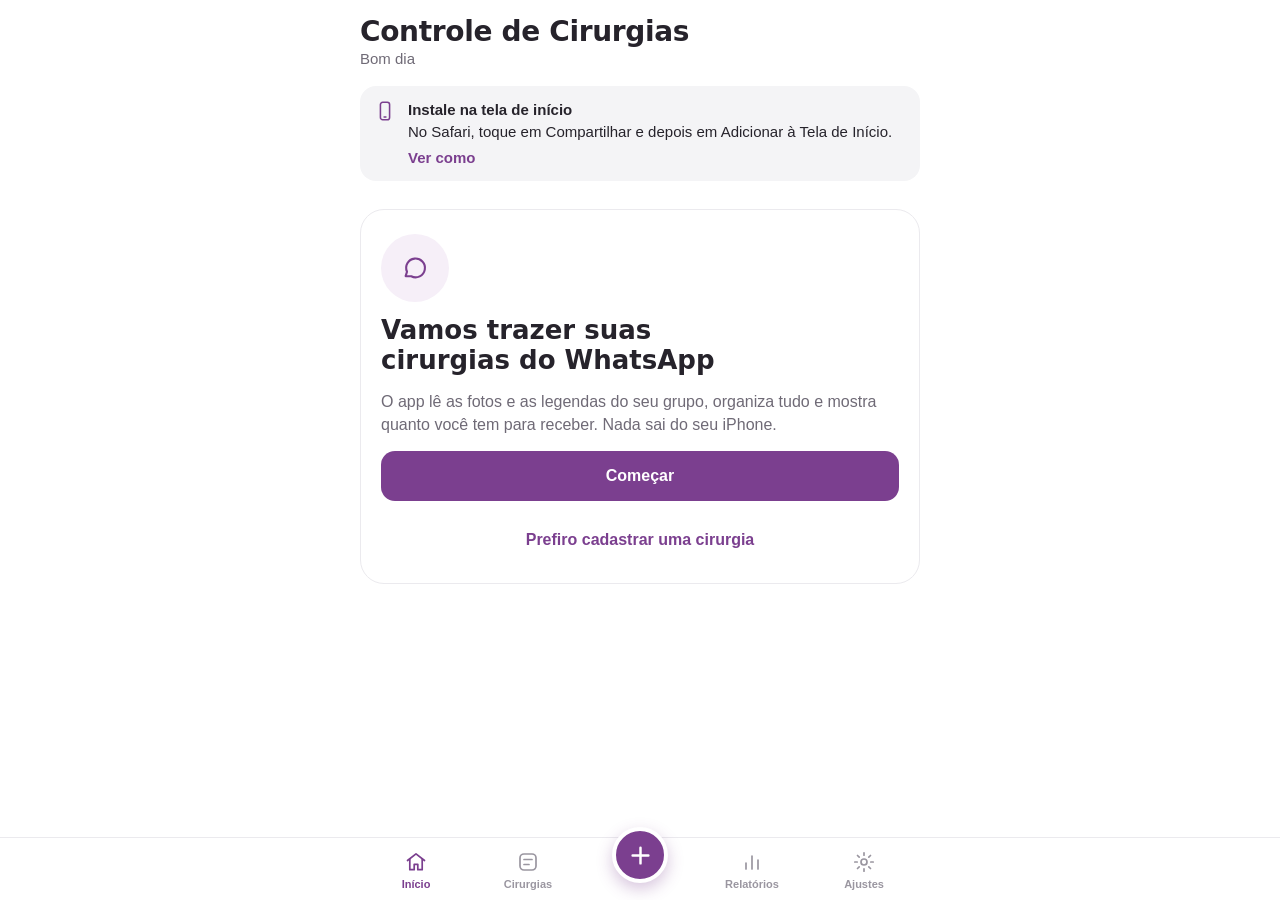
==== commit 4632f32b: "Versão 1.7: lixeira, desfazer importação e importação que não se perde Itens 10 a 14 do roteiro. - L" ====
--- a/index.html
+++ b/index.html
@@ -2,6 +2,10 @@
 <html lang="pt-BR">
 <head>
 <meta charset="utf-8">
+<!-- Regra de segurança: o app só carrega o que vem do próprio endereço e não se conecta a nenhum outro site.
+     Fotos aparecem por blob: (guardadas no aparelho) e ícones por data:. Estilos na própria página são permitidos;
+     eles não conseguem buscar nada fora daqui, porque imagens e fontes também ficam presas ao próprio endereço. -->
+<meta http-equiv="Content-Security-Policy" content="default-src 'self'; script-src 'self'; style-src 'self' 'unsafe-inline'; img-src 'self' blob: data:; font-src 'self'; connect-src 'self'; media-src 'self' blob:; worker-src 'self'; manifest-src 'self'; frame-src 'none'; object-src 'none'; base-uri 'none'; form-action 'self'">
 <meta name="viewport" content="width=device-width, initial-scale=1, viewport-fit=cover">
 <title>Controle de Cirurgias</title>
 <meta name="description" content="Registro pessoal de cirurgias e valores a receber. Os dados ficam só neste aparelho.">
@@ -15,9 +19,6 @@
 <link rel="manifest" href="manifest.webmanifest">
 <link rel="apple-touch-icon" href="icon-180.png">
 <link rel="icon" type="image/png" href="icon-192.png">
-<link rel="preconnect" href="https://fonts.googleapis.com">
-<link rel="preconnect" href="https://fonts.gstatic.com" crossorigin>
-<link rel="stylesheet" href="https://fonts.googleapis.com/css2?family=Nunito:wght@600;700;800&display=swap">
 <link rel="stylesheet" href="style.css">
 </head>
 <body>
@@ -33,8 +34,7 @@
 <div id="toast" class="toast" role="status" aria-live="polite" hidden></div>
 <input type="file" id="file-in" hidden accept=".zip,.txt,.xlsx,.json,application/zip,text/plain,application/json,application/vnd.openxmlformats-officedocument.spreadsheetml.sheet">
 <input type="file" id="photo-in" hidden accept="image/*" multiple>
-<!-- APP_MODE: 'app' no GitHub; a prévia do Claude usa 'preview' (cirurgias de exemplo, nada salvo). -->
-<script>window.APP_MODE = 'app';</script>
+<!-- APP_MODE: sem nada aqui, o app roda normal; a prévia do Claude define 'preview' (cirurgias de exemplo, nada salvo). -->
 <script src="core.js"></script>
 <script src="ui.js"></script>
 </body>
--- a/style.css
+++ b/style.css
@@ -26,7 +26,8 @@
   --night-soft: #eef0fb;
   --on-danger: #ffffff;
   --scrim: rgba(28, 24, 32, .36);
-  --font-display: ui-rounded, "SF Pro Rounded", "Nunito", -apple-system, BlinkMacSystemFont, system-ui, sans-serif;
+  /* só letras do próprio aparelho: o app não baixa fonte de nenhum site (no iPhone, ui-rounded é a SF Pro Rounded) */
+  --font-display: ui-rounded, "SF Pro Rounded", -apple-system, BlinkMacSystemFont, system-ui, sans-serif;
   --font-ui: -apple-system, BlinkMacSystemFont, "SF Pro Text", "Segoe UI", Roboto, "Helvetica Neue", Arial, sans-serif;
   --tabbar-h: 62px;
   --gut: max(16px, env(safe-area-inset-left, 0px));
@@ -412,9 +413,28 @@
 .dialog-actions { display: flex; gap: 10px; margin-top: 6px; }
 .dialog-actions .btn { flex: 1; }
 .toast { position: fixed; left: 50%; transform: translateX(-50%); bottom: calc(var(--tabbar-h) + 26px + env(safe-area-inset-bottom, 0px)); z-index: 90; background: var(--ink); color: #fff; padding: 12px 18px; border-radius: 18px; font-size: 15px; font-weight: 500; max-width: min(92vw, 420px); width: max-content; text-align: center; box-shadow: 0 10px 30px rgba(0, 0, 0, .16); }
+.toast.com-acao { display: flex; align-items: center; gap: 16px; text-align: left; padding: 10px 12px 10px 18px; }
+.toast .act { flex: none; border: 0; background: none; color: var(--accent-soft); font: inherit; font-weight: 700; padding: 6px 4px; cursor: pointer; }
 .lock { position: fixed; inset: 0; z-index: 100; background: var(--bg); display: flex; flex-direction: column; align-items: center; justify-content: center; gap: 18px; padding: 24px; text-align: center; }
 .lock h2 { font-family: var(--font-display); font-size: 26px; }
 .lock input { max-width: 220px; text-align: center; font-size: 26px; letter-spacing: .4em; }
 .lock .err { color: var(--danger); font-size: 15px; min-height: 22px; }
 
+/* aviso de versão nova */
+.updatebar { position: fixed; z-index: 85; left: max(16px, env(safe-area-inset-left, 0px)); right: max(16px, env(safe-area-inset-right, 0px));
+  bottom: calc(var(--tabbar-h) + 18px + env(safe-area-inset-bottom, 0px)); max-width: 528px; margin: 0 auto;
+  display: flex; align-items: center; gap: 12px; background: var(--ink); color: #fff; border-radius: 18px; padding: 12px 12px 12px 16px; box-shadow: 0 10px 30px rgba(0, 0, 0, .18); }
+.updatebar .t { flex: 1; min-width: 0; line-height: 1.3; }
+.updatebar .t b { display: block; font-weight: 600; }
+.updatebar .t small { color: rgba(255, 255, 255, .75); font-size: 13px; }
+.updatebar .btn { background: #fff; color: var(--ink); flex: none; }
+/* diagnóstico */
+textarea.diag { font: 13px/1.45 ui-monospace, SFMono-Regular, Menlo, monospace; min-height: 280px; white-space: pre-wrap; overflow-wrap: anywhere; overflow: auto; }
+
 @media (prefers-reduced-motion: reduce) { .sheet, .as, .as-wrap, .progress span, .topbar { transition: none; } }
+/* lixeira e mensagens ignoradas */
+.ritem.lx { grid-template-columns: 46px minmax(0, 1fr) auto; cursor: default; }
+.ritem.lx .dbadge { justify-self: center; }
+.ritem.lx .rmain .m { white-space: normal; display: block; }
+.lx-ph { width: 46px; height: 46px; border-radius: 12px; overflow: hidden; background: var(--fill); display: grid; place-items: center; color: var(--muted); }
+.lx-ph img { width: 100%; height: 100%; object-fit: cover; display: block; }
